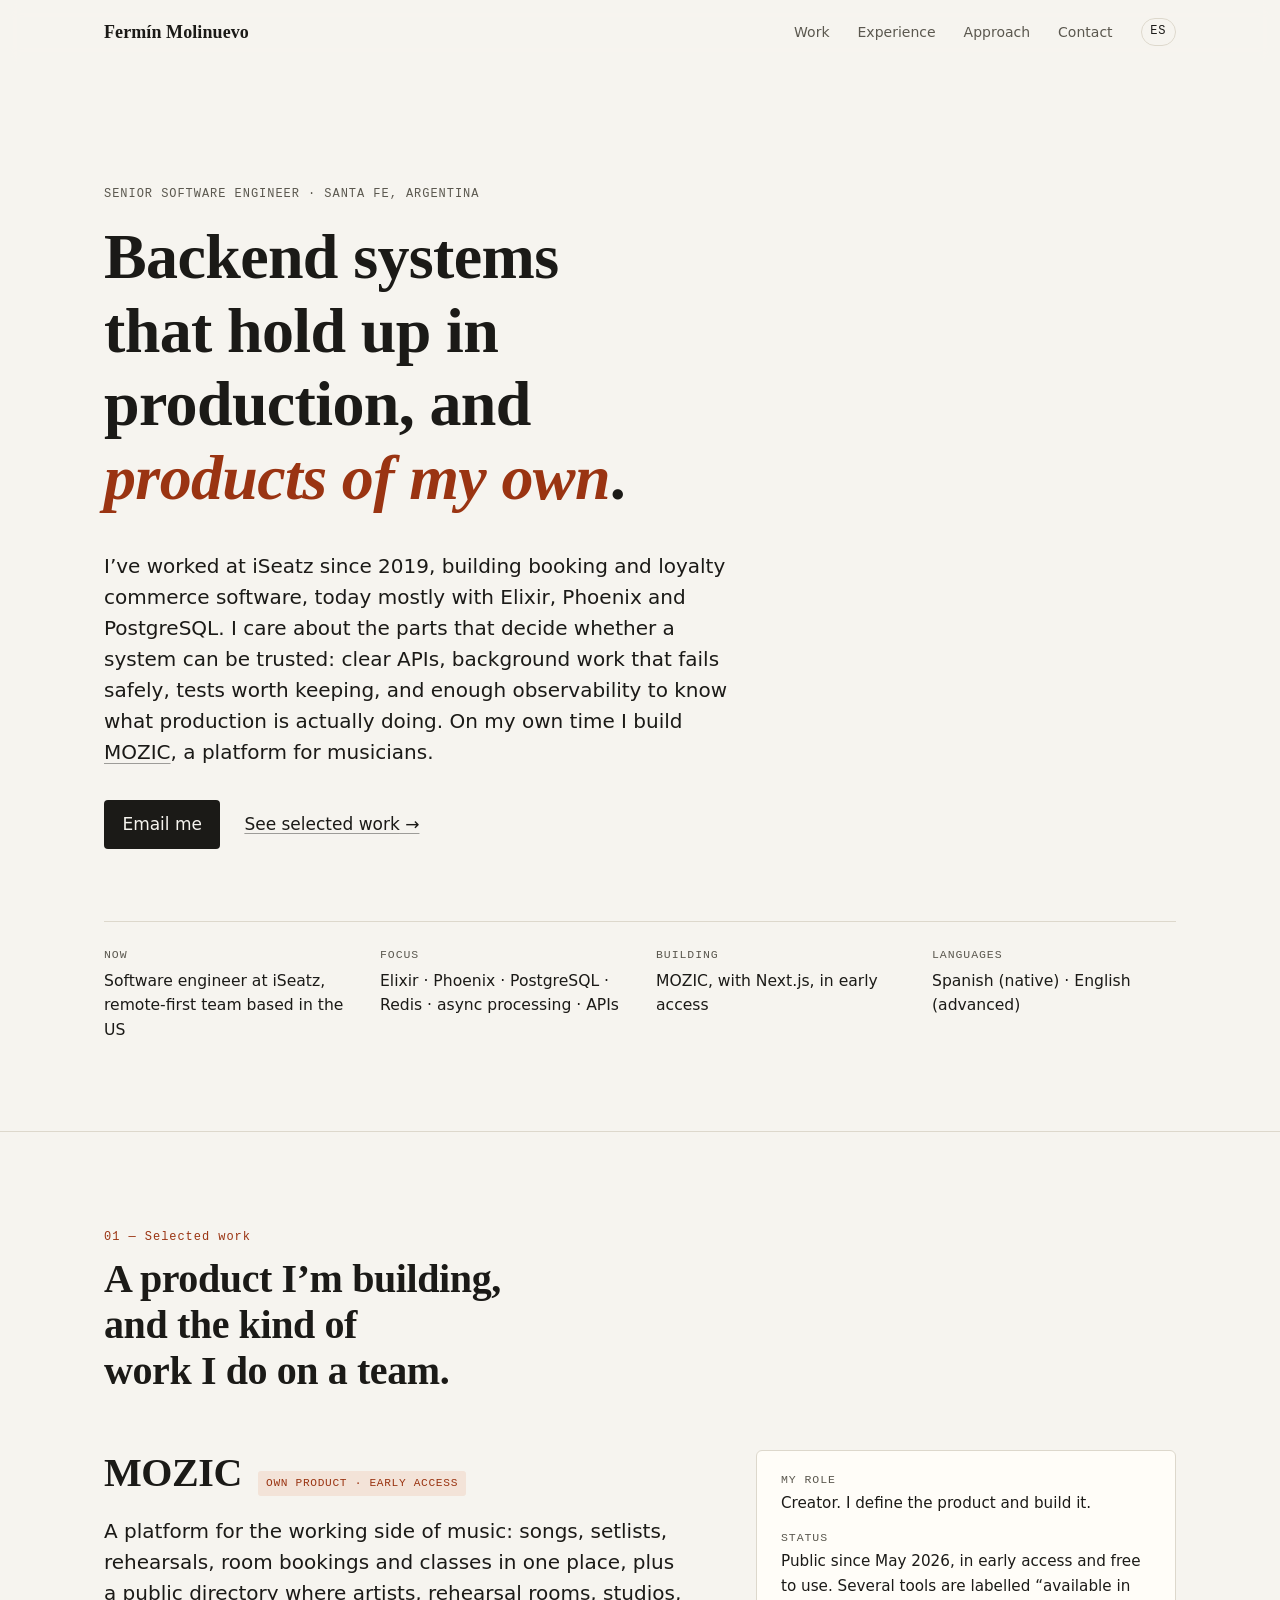
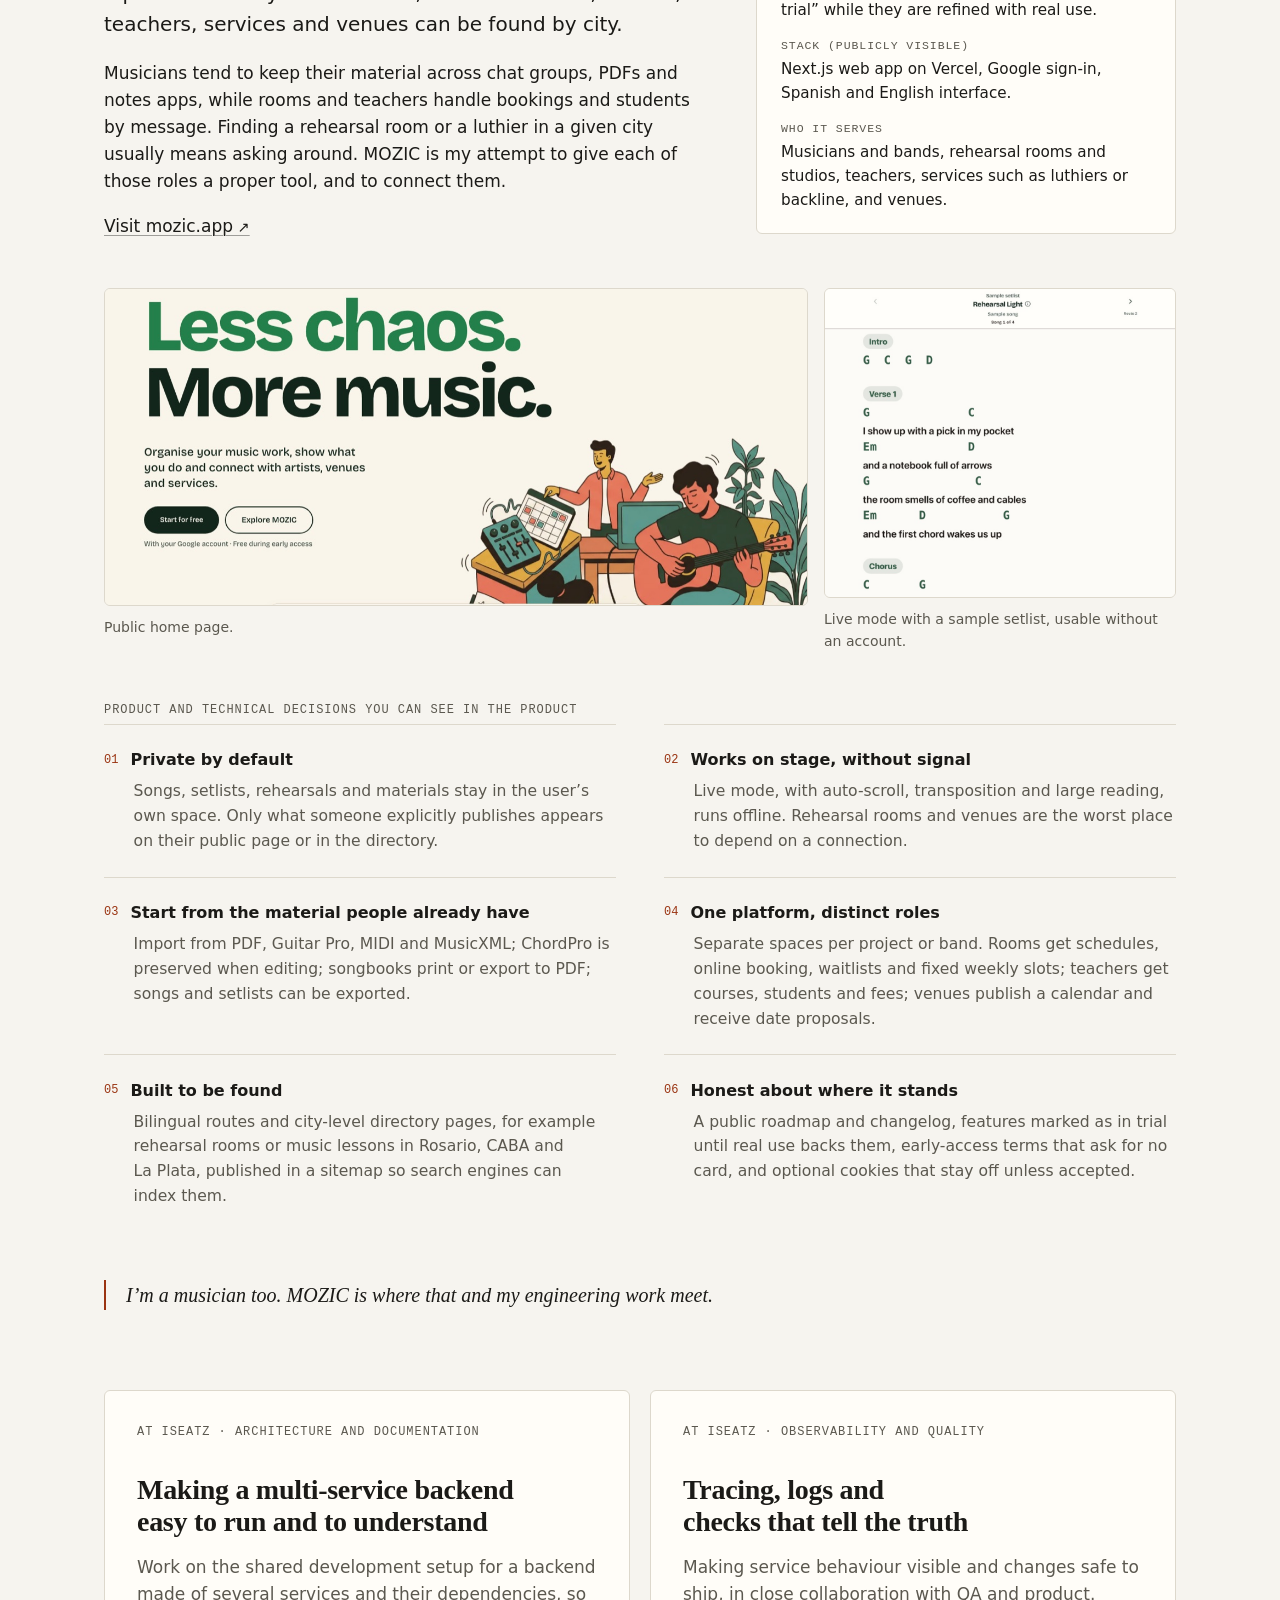
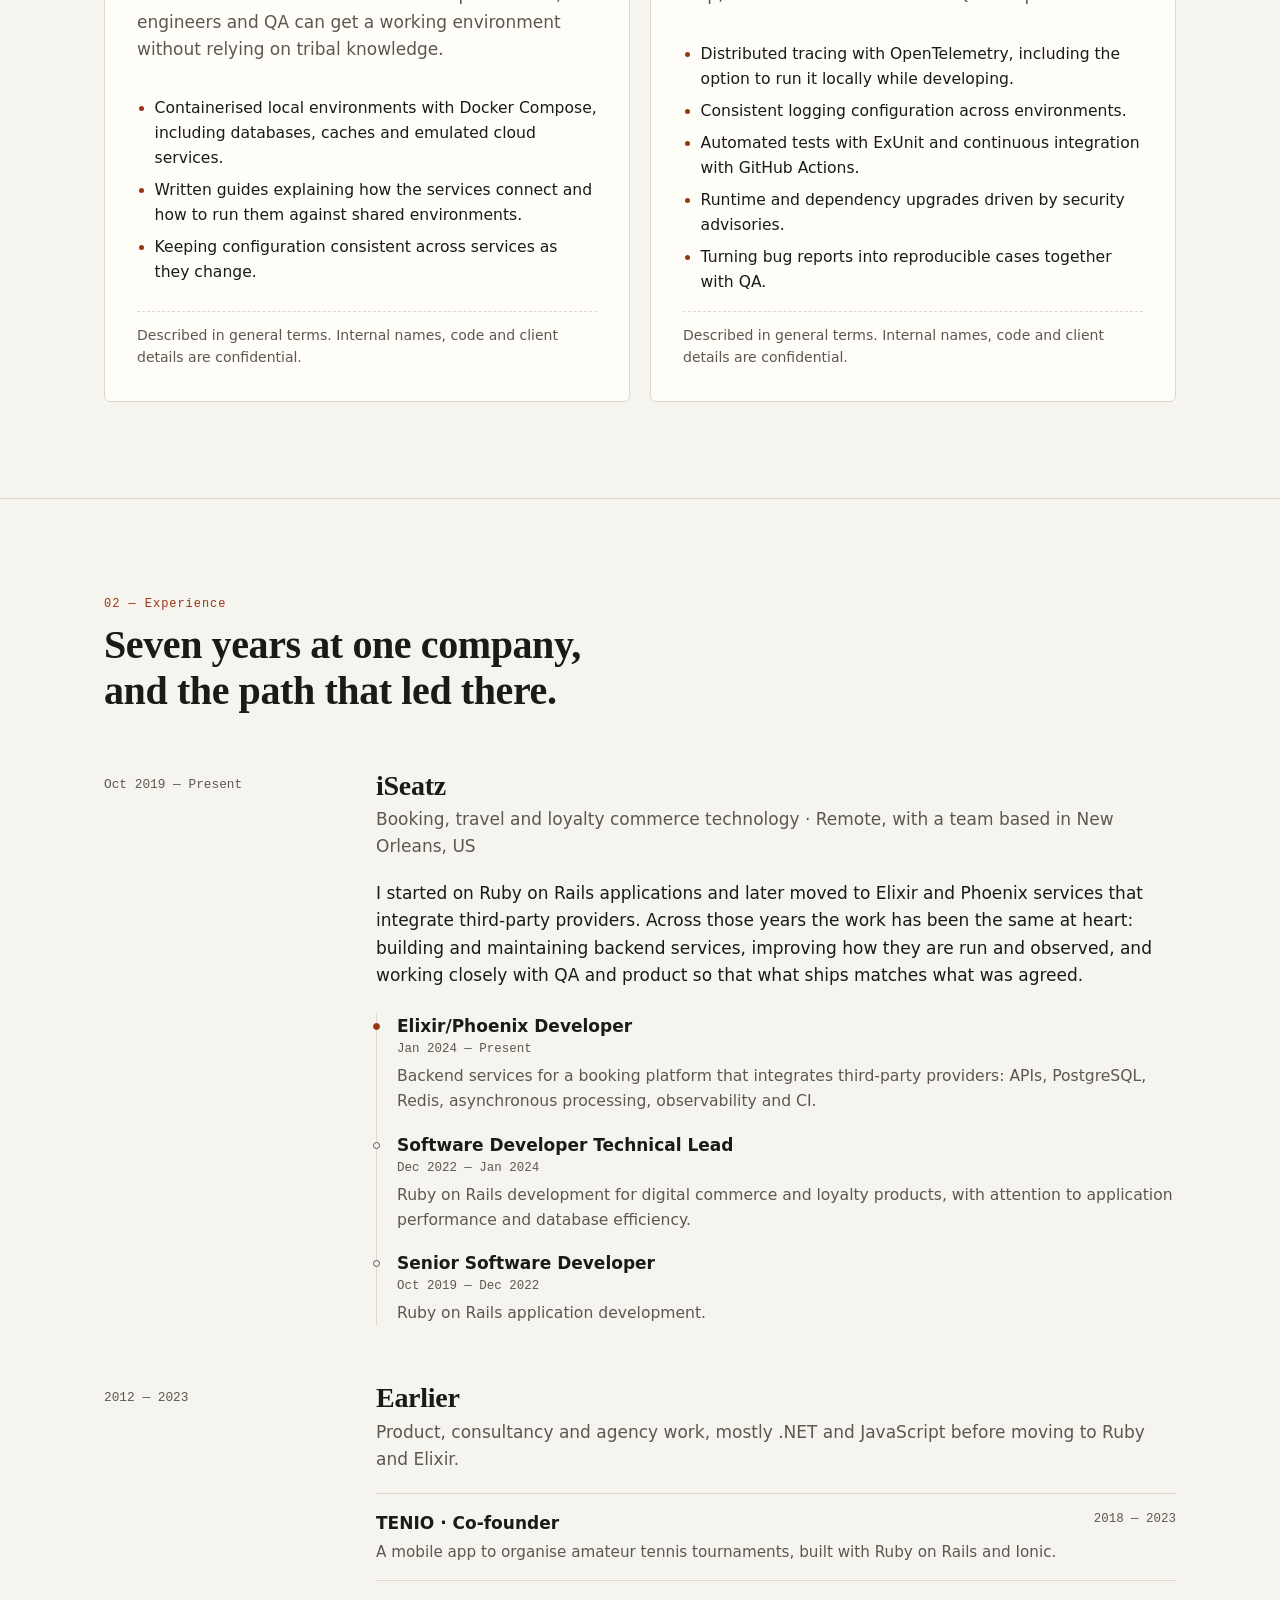
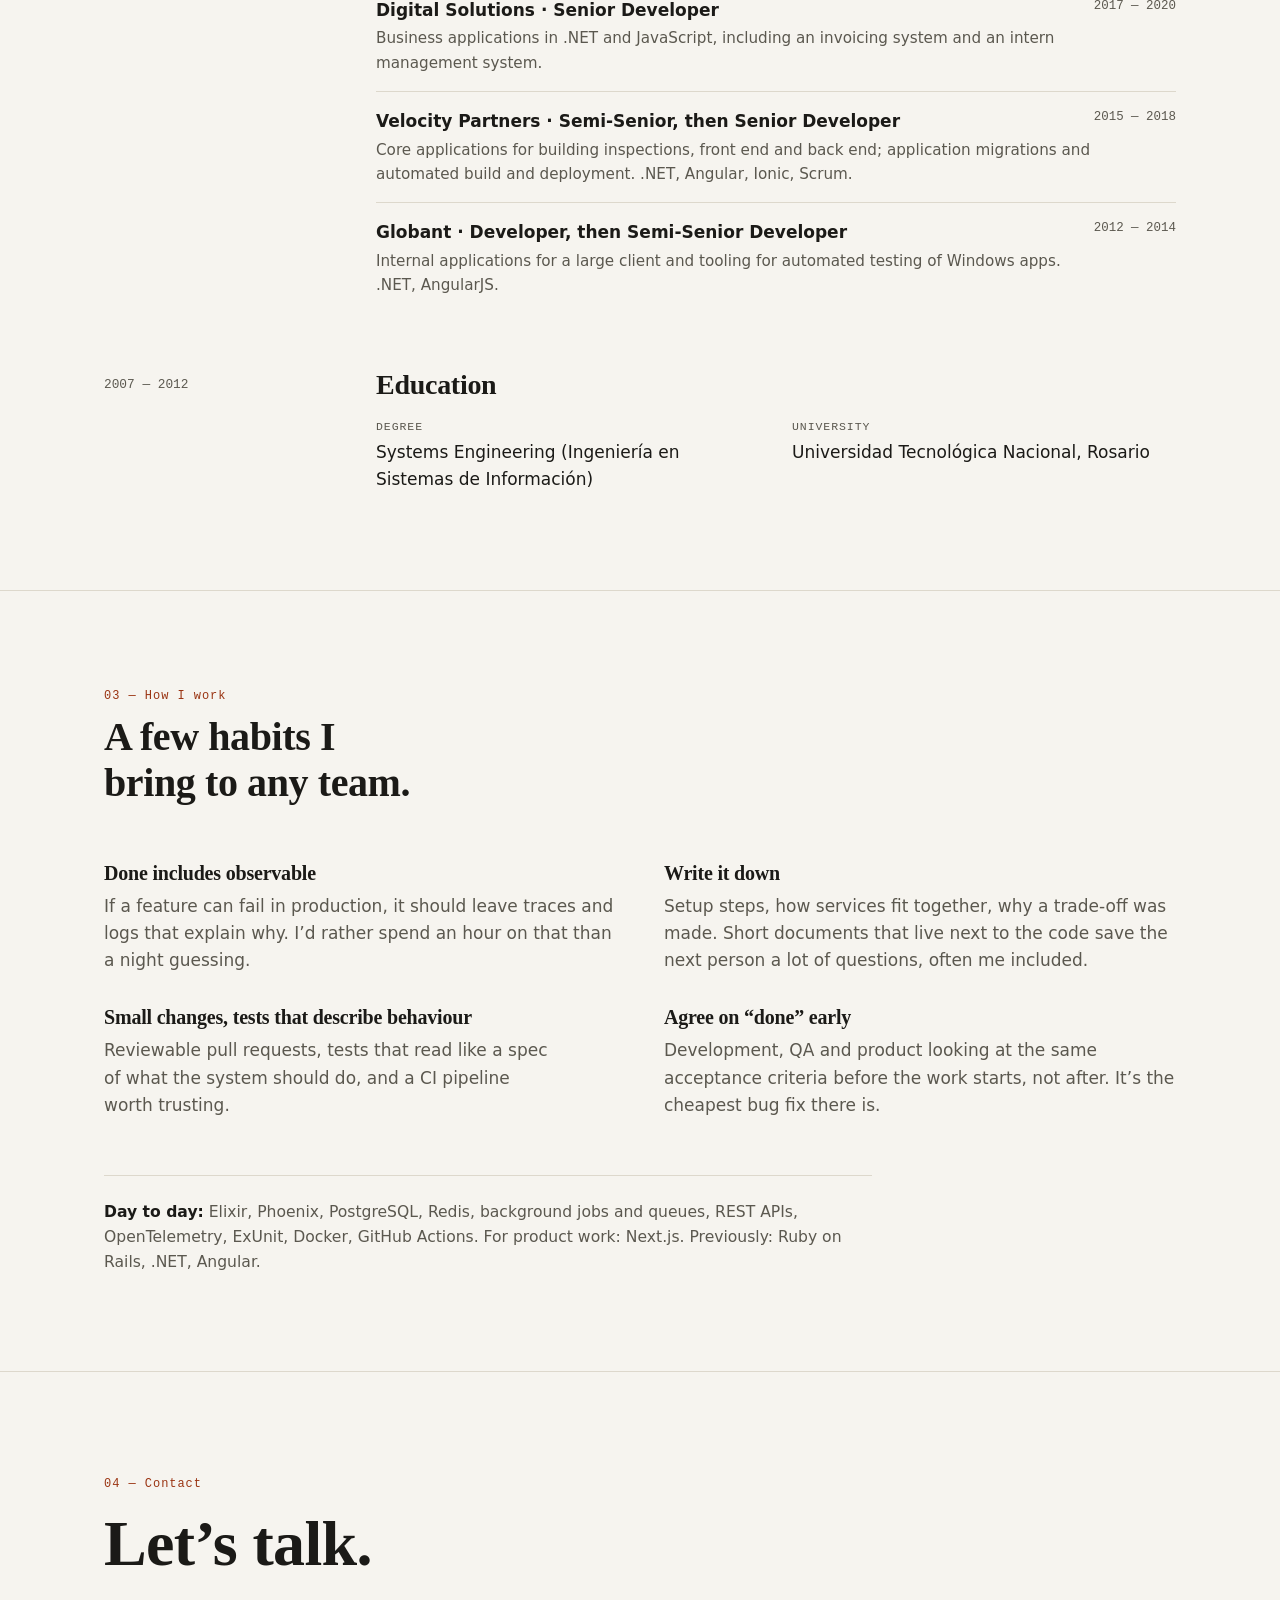
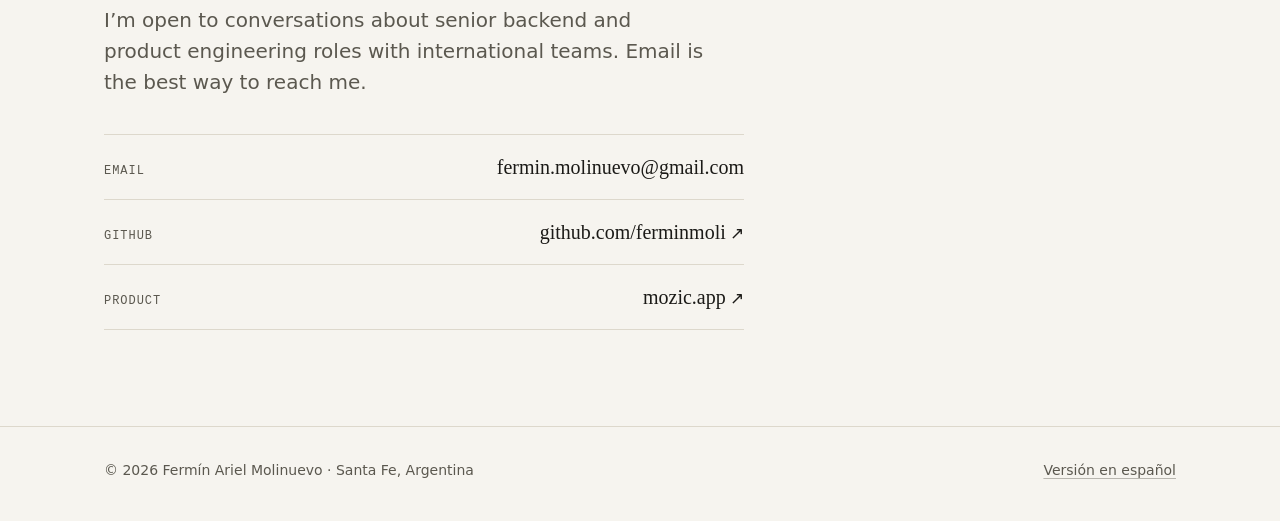
==== index.html @ 2c2c4953 "Add bilingual portfolio site Co-Authored-By: Claude Opus 5.5 <noreply@anthropic.com>" ====
<!doctype html>
<html lang="en">
<head>
  <meta charset="utf-8">
  <meta name="viewport" content="width=device-width, initial-scale=1">
  <title>Fermín Molinuevo — Senior Software Engineer</title>
  <meta name="description" content="Senior software engineer in Santa Fe, Argentina. Backend systems with Elixir, Phoenix and PostgreSQL at iSeatz since 2019, and creator of MOZIC, a platform for musicians.">
  <meta name="author" content="Fermín Molinuevo">
  <link rel="canonical" href="https://ferminmoli.github.io/">
  <link rel="alternate" hreflang="en" href="https://ferminmoli.github.io/">
  <link rel="alternate" hreflang="es" href="https://ferminmoli.github.io/es/">
  <link rel="alternate" hreflang="x-default" href="https://ferminmoli.github.io/">

  <meta property="og:type" content="profile">
  <meta property="og:site_name" content="Fermín Molinuevo">
  <meta property="og:title" content="Fermín Molinuevo — Senior Software Engineer">
  <meta property="og:description" content="Reliable backend systems with Elixir and Phoenix, and products of my own. Creator of MOZIC.">
  <meta property="og:url" content="https://ferminmoli.github.io/">
  <meta property="og:image" content="https://ferminmoli.github.io/assets/og.png">
  <meta property="og:image:width" content="1200">
  <meta property="og:image:height" content="630">
  <meta property="og:image:alt" content="Fermín Molinuevo — Senior Software Engineer">
  <meta property="og:locale" content="en_US">
  <meta property="og:locale:alternate" content="es_AR">
  <meta property="profile:first_name" content="Fermín">
  <meta property="profile:last_name" content="Molinuevo">
  <meta name="twitter:card" content="summary_large_image">

  <meta name="theme-color" content="#f6f4ef" media="(prefers-color-scheme: light)">
  <meta name="theme-color" content="#141311" media="(prefers-color-scheme: dark)">
  <link rel="icon" href="/assets/favicon.svg" type="image/svg+xml">
  <link rel="icon" href="/favicon.ico" sizes="32x32">
  <link rel="apple-touch-icon" href="/assets/apple-touch-icon.png">
  <link rel="stylesheet" href="/styles.css">

  <script type="application/ld+json">
  {
    "@context": "https://schema.org",
    "@type": "Person",
    "name": "Fermín Ariel Molinuevo",
    "alternateName": "Fermín Molinuevo",
    "url": "https://ferminmoli.github.io/",
    "jobTitle": "Senior Software Engineer",
    "worksFor": { "@type": "Organization", "name": "iSeatz" },
    "alumniOf": { "@type": "CollegeOrUniversity", "name": "Universidad Tecnológica Nacional, Facultad Regional Rosario" },
    "address": { "@type": "PostalAddress", "addressRegion": "Santa Fe", "addressCountry": "AR" },
    "email": "mailto:fermin.molinuevo@gmail.com",
    "sameAs": ["https://github.com/ferminmoli"],
    "knowsLanguage": ["es", "en"]
  }
  </script>
</head>
<body>
  <a class="skip-link" href="#main">Skip to content</a>

  <header class="site-header">
    <div class="wrap">
      <a class="wordmark" href="/" aria-label="Fermín Molinuevo, home">Fermín Molinuevo</a>
      <nav class="site-nav" aria-label="Main">
        <ul>
          <li class="nav-section"><a href="#work">Work</a></li>
          <li class="nav-section"><a href="#experience">Experience</a></li>
          <li class="nav-section"><a href="#approach">Approach</a></li>
          <li><a href="#contact">Contact</a></li>
          <li class="lang-switch"><a href="/es/" hreflang="es" lang="es" aria-label="Leer en español">ES</a></li>
        </ul>
      </nav>
    </div>
  </header>

  <main id="main">
    <section class="hero" aria-labelledby="intro-title">
      <div class="wrap">
        <p class="eyebrow">Senior software engineer · Santa Fe, Argentina</p>
        <h1 id="intro-title">Backend systems that hold up in production, and <em>products of my own</em>.</h1>
        <p class="lead">I’ve worked at iSeatz since 2019, building booking and loyalty commerce software, today mostly with Elixir, Phoenix and PostgreSQL. I care about the parts that decide whether a system can be trusted: clear APIs, background work that fails safely, tests worth keeping, and enough observability to know what production is actually doing. On my own time I build <a href="https://www.mozic.app/en" rel="noopener">MOZIC</a>, a platform for musicians.</p>
        <div class="hero-actions">
          <a class="button" href="mailto:fermin.molinuevo@gmail.com">Email me</a>
          <a class="text-link arrow" href="#work">See selected work</a>
        </div>
        <dl class="facts">
          <div><dt>Now</dt><dd>Software engineer at iSeatz, remote-first team based in the US</dd></div>
          <div><dt>Focus</dt><dd>Elixir · Phoenix · PostgreSQL · Redis · async processing · APIs</dd></div>
          <div><dt>Building</dt><dd>MOZIC, with Next.js, in early access</dd></div>
          <div><dt>Languages</dt><dd>Spanish (native) · English (advanced)</dd></div>
        </dl>
      </div>
    </section>

    <section class="section" id="work" aria-labelledby="work-title">
      <div class="wrap">
        <div class="section-head">
          <span class="section-num">01 — Selected work</span>
          <h2 id="work-title">A product I’m building, and the kind of work I do on a team.</h2>
        </div>

        <article class="case" aria-labelledby="mozic-title">
          <div class="case-intro">
            <div>
              <div class="case-title">
                <h3 id="mozic-title">MOZIC</h3>
                <span class="tag">Own product · Early access</span>
              </div>
              <p class="lead">A platform for the working side of music: songs, setlists, rehearsals, room bookings and classes in one place, plus a public directory where artists, rehearsal rooms, studios, teachers, services and venues can be found by city.</p>
              <p>Musicians tend to keep their material across chat groups, PDFs and notes apps, while rooms and teachers handle bookings and students by message. Finding a rehearsal room or a luthier in a given city usually means asking around. MOZIC is my attempt to give each of those roles a proper tool, and to connect them.</p>
              <p><a class="text-link ext" href="https://www.mozic.app/en" rel="noopener">Visit mozic.app</a></p>
            </div>
            <dl class="case-meta">
              <div><dt>My role</dt><dd>Creator. I define the product and build it.</dd></div>
              <div><dt>Status</dt><dd>Public since May 2026, in early access and free to use. Several tools are labelled “available in trial” while they are refined with real use.</dd></div>
              <div><dt>Stack (publicly visible)</dt><dd>Next.js web app on Vercel, Google sign-in, Spanish and English interface.</dd></div>
              <div><dt>Who it serves</dt><dd>Musicians and bands, rehearsal rooms and studios, teachers, services such as luthiers or backline, and venues.</dd></div>
            </dl>
          </div>

          <div class="shots">
            <figure class="shot">
              <div class="frame"><img src="/assets/mozic-home.jpg" width="1280" height="577" loading="lazy" decoding="async" alt="MOZIC home page with the headline “Less chaos. More music.”, buttons to start for free or explore, and an illustration of musicians rehearsing."></div>
              <figcaption>Public home page.</figcaption>
            </figure>
            <figure class="shot">
              <div class="frame"><img src="/assets/mozic-live.jpg" width="1000" height="882" loading="lazy" decoding="async" alt="MOZIC live mode showing a sample song with chord names above the lyrics, grouped into intro, verse and chorus."></div>
              <figcaption>Live mode with a sample setlist, usable without an account.</figcaption>
            </figure>
          </div>

          <div>
            <h4 class="subhead">Product and technical decisions you can see in the product</h5>
            <ul class="decisions">
              <li>
                <h5>Private by default</h5>
                <p>Songs, setlists, rehearsals and materials stay in the user’s own space. Only what someone explicitly publishes appears on their public page or in the directory.</p>
              </li>
              <li>
                <h5>Works on stage, without signal</h5>
                <p>Live mode, with auto-scroll, transposition and large reading, runs offline. Rehearsal rooms and venues are the worst place to depend on a connection.</p>
              </li>
              <li>
                <h5>Start from the material people already have</h5>
                <p>Import from PDF, Guitar Pro, MIDI and MusicXML; ChordPro is preserved when editing; songbooks print or export to PDF; songs and setlists can be exported.</p>
              </li>
              <li>
                <h5>One platform, distinct roles</h5>
                <p>Separate spaces per project or band. Rooms get schedules, online booking, waitlists and fixed weekly slots; teachers get courses, students and fees; venues publish a calendar and receive date proposals.</p>
              </li>
              <li>
                <h5>Built to be found</h5>
                <p>Bilingual routes and city-level directory pages, for example rehearsal rooms or music lessons in Rosario, CABA and La Plata, published in a sitemap so search engines can index them.</p>
              </li>
              <li>
                <h5>Honest about where it stands</h5>
                <p>A public roadmap and changelog, features marked as in trial until real use backs them, early-access terms that ask for no card, and optional cookies that stay off unless accepted.</p>
              </li>
            </ul>
          </div>

          <p class="note">I’m a musician too. MOZIC is where that and my engineering work meet.</p>
        </article>

        <div class="cases-grid">
          <article class="card" aria-labelledby="arch-title">
            <span class="eyebrow">At iSeatz · Architecture and documentation</span>
            <h3 id="arch-title">Making a multi-service backend easy to run and to understand</h3>
            <p>Work on the shared development setup for a backend made of several services and their dependencies, so engineers and QA can get a working environment without relying on tribal knowledge.</p>
            <ul>
              <li>Containerised local environments with Docker Compose, including databases, caches and emulated cloud services.</li>
              <li>Written guides explaining how the services connect and how to run them against shared environments.</li>
              <li>Keeping configuration consistent across services as they change.</li>
            </ul>
            <p class="fine">Described in general terms. Internal names, code and client details are confidential.</p>
          </article>

          <article class="card" aria-labelledby="obs-title">
            <span class="eyebrow">At iSeatz · Observability and quality</span>
            <h3 id="obs-title">Tracing, logs and checks that tell the truth</h3>
            <p>Making service behaviour visible and changes safe to ship, in close collaboration with QA and product.</p>
            <ul>
              <li>Distributed tracing with OpenTelemetry, including the option to run it locally while developing.</li>
              <li>Consistent logging configuration across environments.</li>
              <li>Automated tests with ExUnit and continuous integration with GitHub Actions.</li>
              <li>Runtime and dependency upgrades driven by security advisories.</li>
              <li>Turning bug reports into reproducible cases together with QA.</li>
            </ul>
            <p class="fine">Described in general terms. Internal names, code and client details are confidential.</p>
          </article>
        </div>
      </div>
    </section>

    <section class="section" id="experience" aria-labelledby="exp-title">
      <div class="wrap">
        <div class="section-head">
          <span class="section-num">02 — Experience</span>
          <h2 id="exp-title">Seven years at one company, and the path that led there.</h2>
        </div>

        <div class="timeline">
          <article class="job" aria-labelledby="iseatz-title">
            <p class="job-when">Oct 2019 — Present</p>
            <div>
              <h3 id="iseatz-title">iSeatz</h3>
              <p class="where">Booking, travel and loyalty commerce technology · Remote, with a team based in New Orleans, US</p>
              <p>I started on Ruby on Rails applications and later moved to Elixir and Phoenix services that integrate third-party providers. Across those years the work has been the same at heart: building and maintaining backend services, improving how they are run and observed, and working closely with QA and product so that what ships matches what was agreed.</p>
              <ul class="roles">
                <li><strong>Elixir/Phoenix Developer</strong><span class="dates">Jan 2024 — Present</span><p>Backend services for a booking platform that integrates third-party providers: APIs, PostgreSQL, Redis, asynchronous processing, observability and CI.</p></li>
                <li><strong>Software Developer Technical Lead</strong><span class="dates">Dec 2022 — Jan 2024</span><p>Ruby on Rails development for digital commerce and loyalty products, with attention to application performance and database efficiency.</p></li>
                <li><strong>Senior Software Developer</strong><span class="dates">Oct 2019 — Dec 2022</span><p>Ruby on Rails application development.</p></li>
              </ul>
            </div>
          </article>

          <article class="job" aria-labelledby="earlier-title">
            <p class="job-when">2012 — 2023</p>
            <div>
              <h3 id="earlier-title">Earlier</h3>
              <p class="where">Product, consultancy and agency work, mostly .NET and JavaScript before moving to Ruby and Elixir.</p>
              <ul class="earlier">
                <li><strong>TENIO · Co-founder</strong><span class="dates">2018 — 2023</span><p>A mobile app to organise amateur tennis tournaments, built with Ruby on Rails and Ionic.</p></li>
                <li><strong>Digital Solutions · Senior Developer</strong><span class="dates">2017 — 2020</span><p>Business applications in .NET and JavaScript, including an invoicing system and an intern management system.</p></li>
                <li><strong>Velocity Partners · Semi-Senior, then Senior Developer</strong><span class="dates">2015 — 2018</span><p>Core applications for building inspections, front end and back end; application migrations and automated build and deployment. .NET, Angular, Ionic, Scrum.</p></li>
                <li><strong>Globant · Developer, then Semi-Senior Developer</strong><span class="dates">2012 — 2014</span><p>Internal applications for a large client and tooling for automated testing of Windows apps. .NET, AngularJS.</p></li>
              </ul>
            </div>
          </article>

          <article class="job" aria-labelledby="edu-title">
            <p class="job-when">2007 — 2012</p>
            <div>
              <h3 id="edu-title">Education</h3>
              <dl class="edu">
                <div><dt>Degree</dt><dd>Systems Engineering (Ingeniería en Sistemas de Información)</dd></div>
                <div><dt>University</dt><dd>Universidad Tecnológica Nacional, Rosario</dd></div>
              </dl>
            </div>
          </article>
        </div>
      </div>
    </section>

    <section class="section" id="approach" aria-labelledby="approach-title">
      <div class="wrap">
        <div class="section-head">
          <span class="section-num">03 — How I work</span>
          <h2 id="approach-title">A few habits I bring to any team.</h2>
        </div>
        <ul class="principles">
          <li>
            <h3>Done includes observable</h3>
            <p>If a feature can fail in production, it should leave traces and logs that explain why. I’d rather spend an hour on that than a night guessing.</p>
          </li>
          <li>
            <h3>Write it down</h3>
            <p>Setup steps, how services fit together, why a trade-off was made. Short documents that live next to the code save the next person a lot of questions, often me included.</p>
          </li>
          <li>
            <h3>Small changes, tests that describe behaviour</h3>
            <p>Reviewable pull requests, tests that read like a spec of what the system should do, and a CI pipeline worth trusting.</p>
          </li>
          <li>
            <h3>Agree on “done” early</h3>
            <p>Development, QA and product looking at the same acceptance criteria before the work starts, not after. It’s the cheapest bug fix there is.</p>
          </li>
        </ul>
        <p class="toolset"><strong>Day to day:</strong> Elixir, Phoenix, PostgreSQL, Redis, background jobs and queues, REST APIs, OpenTelemetry, ExUnit, Docker, GitHub Actions. For product work: Next.js. Previously: Ruby on Rails, .NET, Angular.</p>
      </div>
    </section>

    <section class="section contact" id="contact" aria-labelledby="contact-title">
      <div class="wrap">
        <span class="section-num">04 — Contact</span>
        <h2 id="contact-title">Let’s talk.</h2>
        <p class="lead">I’m open to conversations about senior backend and product engineering roles with international teams. Email is the best way to reach me.</p>
        <ul class="contact-links">
          <li><a href="mailto:fermin.molinuevo@gmail.com"><span class="label">Email</span><span class="value">fermin.molinuevo@gmail.com</span></a></li>
          <li><a href="https://github.com/ferminmoli" rel="noopener me"><span class="label">GitHub</span><span class="value ext">github.com/ferminmoli</span></a></li>
          <li><a href="https://www.mozic.app/en" rel="noopener"><span class="label">Product</span><span class="value ext">mozic.app</span></a></li>
        </ul>
      </div>
    </section>
  </main>

  <footer class="site-footer">
    <div class="wrap">
      <p>© 2026 Fermín Ariel Molinuevo · Santa Fe, Argentina</p>
      <p><a href="/es/" hreflang="es" lang="es">Versión en español</a></p>
    </div>
  </footer>
</body>
</html>
---- styles.css ----
/* Fermín Molinuevo — portfolio
   Plain CSS, system fonts, light/dark via prefers-color-scheme. */

:root {
  --bg: #f6f4ef;
  --surface: #fffdf8;
  --ink: #1b1a17;
  --muted: #5b584f;
  --line: #ddd8cc;
  --accent: #9a3412;
  --accent-soft: #f3e3d8;
  --focus: #9a3412;

  --serif: "Iowan Old Style", "Palatino Linotype", Palatino, "Book Antiqua", Charter, Georgia, serif;
  --sans: system-ui, -apple-system, "Segoe UI", Roboto, "Helvetica Neue", Arial, sans-serif;
  --mono: ui-monospace, "SF Mono", Menlo, Consolas, "Liberation Mono", monospace;

  --wrap: 72rem;
  --gutter: clamp(1rem, 4vw, 2.5rem);
  --step--1: 0.875rem;
  --step-0: 1.0625rem;
  --step-1: 1.25rem;
  --step-2: clamp(1.4rem, 1.2rem + 0.9vw, 1.75rem);
  --step-3: clamp(1.75rem, 1.35rem + 1.8vw, 2.5rem);
  --step-4: clamp(2.2rem, 1.4rem + 3.6vw, 4rem);

  color-scheme: light dark;
}

@media (prefers-color-scheme: dark) {
  :root {
    --bg: #141311;
    --surface: #1c1b18;
    --ink: #ece8df;
    --muted: #a9a497;
    --line: #34312b;
    --accent: #eda07a;
    --accent-soft: #3a261b;
    --focus: #eda07a;
  }
}

*, *::before, *::after { box-sizing: border-box; }

html {
  -webkit-text-size-adjust: 100%;
  text-size-adjust: 100%;
  scroll-behavior: smooth;
  scroll-padding-top: 5rem;
}

@media (prefers-reduced-motion: reduce) {
  html { scroll-behavior: auto; }
  *, *::before, *::after {
    animation-duration: 0.01ms !important;
    transition-duration: 0.01ms !important;
  }
}

body {
  margin: 0;
  background: var(--bg);
  color: var(--ink);
  font-family: var(--sans);
  font-size: var(--step-0);
  line-height: 1.6;
  font-kerning: normal;
  text-rendering: optimizeLegibility;
  overflow-wrap: break-word;
}

img { max-width: 100%; height: auto; display: block; }

a {
  color: inherit;
  text-decoration-color: color-mix(in srgb, currentColor 40%, transparent);
  text-decoration-thickness: 1px;
  text-underline-offset: 0.2em;
  transition: color 150ms ease, text-decoration-color 150ms ease;
}
a:hover { color: var(--accent); text-decoration-color: currentColor; }

:focus-visible {
  outline: 2px solid var(--focus);
  outline-offset: 3px;
  border-radius: 2px;
}

::selection { background: var(--accent-soft); color: var(--ink); }

.wrap {
  width: 100%;
  max-width: var(--wrap);
  margin-inline: auto;
  padding-inline: var(--gutter);
}

.visually-hidden {
  position: absolute !important;
  width: 1px; height: 1px;
  overflow: hidden; clip: rect(0 0 0 0);
  white-space: nowrap;
}

.skip-link {
  position: absolute;
  left: 1rem; top: -4rem;
  z-index: 20;
  padding: 0.6rem 1rem;
  background: var(--ink);
  color: var(--bg);
  text-decoration: none;
  border-radius: 4px;
}
.skip-link:focus { top: 1rem; color: var(--bg); }

/* ---------- Header ---------- */

.site-header {
  position: sticky;
  top: 0;
  z-index: 10;
  background: color-mix(in srgb, var(--bg) 88%, transparent);
  -webkit-backdrop-filter: saturate(140%) blur(10px);
  backdrop-filter: saturate(140%) blur(10px);
  border-bottom: 1px solid transparent;
}
@supports not (backdrop-filter: blur(1px)) {
  .site-header { background: var(--bg); }
}

.site-header .wrap {
  display: flex;
  align-items: center;
  justify-content: space-between;
  gap: 1rem;
  min-height: 4rem;
}

.wordmark {
  font-family: var(--serif);
  font-size: 1.125rem;
  font-weight: 600;
  text-decoration: none;
  letter-spacing: 0.005em;
  white-space: nowrap;
}

.site-nav ul {
  display: flex;
  align-items: center;
  gap: clamp(0.75rem, 2.2vw, 1.75rem);
  margin: 0; padding: 0;
  list-style: none;
  font-size: var(--step--1);
}
.site-nav a { text-decoration: none; color: var(--muted); }
.site-nav a:hover { color: var(--ink); }

.lang-switch a {
  display: inline-block;
  padding: 0.2rem 0.55rem;
  border: 1px solid var(--line);
  border-radius: 999px;
  color: var(--ink) !important;
  font-family: var(--mono);
  font-size: 0.75rem;
  letter-spacing: 0.06em;
}
.lang-switch a:hover { border-color: var(--accent); color: var(--accent) !important; }

@media (max-width: 40rem) {
  .site-nav .nav-section { display: none; }
}

/* ---------- Shared type ---------- */

h1, h2, h3 {
  font-family: var(--serif);
  font-weight: 600;
  line-height: 1.15;
  letter-spacing: -0.01em;
  margin: 0;
  text-wrap: balance;
}
p { margin: 0 0 1em; text-wrap: pretty; }
p:last-child { margin-bottom: 0; }

.eyebrow {
  font-family: var(--mono);
  font-size: 0.75rem;
  letter-spacing: 0.08em;
  text-transform: uppercase;
  color: var(--muted);
  margin: 0 0 1rem;
}

.lead { font-size: var(--step-1); line-height: 1.55; color: var(--ink); }
.muted { color: var(--muted); }

/* ---------- Hero ---------- */

.hero { padding-block: clamp(3.5rem, 10vw, 7.5rem) clamp(3rem, 7vw, 5.5rem); }

.hero h1 {
  font-size: var(--step-4);
  max-width: 18ch;
  margin-bottom: clamp(1.5rem, 3vw, 2.25rem);
}
.hero h1 em { font-style: italic; color: var(--accent); }

.hero .lead { max-width: 40rem; }

.hero-actions {
  display: flex;
  flex-wrap: wrap;
  gap: 0.75rem 1.5rem;
  align-items: center;
  margin-top: 2rem;
}

.button {
  display: inline-flex;
  align-items: center;
  gap: 0.5rem;
  padding: 0.7rem 1.15rem;
  border-radius: 4px;
  background: var(--ink);
  color: var(--bg);
  font-weight: 500;
  text-decoration: none;
  transition: background-color 150ms ease;
}
.button:hover { background: var(--accent); color: var(--bg); }
@media (prefers-color-scheme: dark) {
  .button:hover { color: #1b1a17; }
}

.text-link { font-weight: 500; }
.arrow::after { content: " →"; }
.ext::after { content: " ↗"; font-size: 0.85em; }

.facts {
  display: grid;
  grid-template-columns: repeat(auto-fit, minmax(13rem, 1fr));
  gap: 1.25rem 2rem;
  margin: clamp(3rem, 7vw, 4.5rem) 0 0;
  padding-top: 1.5rem;
  border-top: 1px solid var(--line);
}
.facts div { margin: 0; }
.facts dt {
  font-family: var(--mono);
  font-size: 0.72rem;
  letter-spacing: 0.08em;
  text-transform: uppercase;
  color: var(--muted);
  margin-bottom: 0.25rem;
}
.facts dd { margin: 0; font-size: 0.975rem; }

/* ---------- Sections ---------- */

.section {
  padding-block: clamp(3.5rem, 8vw, 6rem);
  border-top: 1px solid var(--line);
}

.section-head {
  display: grid;
  gap: 0.5rem;
  margin-bottom: clamp(2rem, 5vw, 3.5rem);
}
.section-head h2 { font-size: var(--step-3); max-width: 24ch; }
.section-head p { max-width: 40rem; color: var(--muted); margin-top: 0.5rem; }

.section-num {
  font-family: var(--mono);
  font-size: 0.75rem;
  letter-spacing: 0.08em;
  color: var(--accent);
}

/* ---------- Featured case: MOZIC ---------- */

.case {
  display: grid;
  gap: clamp(2rem, 4vw, 3rem);
}

.case-intro {
  display: grid;
  gap: 2rem;
}
@media (min-width: 56rem) {
  .case-intro { grid-template-columns: minmax(0, 7fr) minmax(0, 5fr); align-items: start; gap: 4rem; }
}

.case-title {
  display: flex;
  flex-wrap: wrap;
  align-items: baseline;
  gap: 0.5rem 1rem;
  margin-bottom: 1.25rem;
}
.case-title h3 { font-size: var(--step-3); }

.tag {
  display: inline-block;
  font-family: var(--mono);
  font-size: 0.7rem;
  letter-spacing: 0.06em;
  text-transform: uppercase;
  padding: 0.2rem 0.5rem;
  border-radius: 3px;
  background: var(--accent-soft);
  color: var(--accent);
}

.case-meta {
  margin: 0;
  padding: 1.25rem 1.5rem;
  background: var(--surface);
  border: 1px solid var(--line);
  border-radius: 6px;
  display: grid;
  gap: 0.9rem;
}
.case-meta div { display: grid; gap: 0.1rem; }
.case-meta dt {
  font-family: var(--mono);
  font-size: 0.72rem;
  letter-spacing: 0.08em;
  text-transform: uppercase;
  color: var(--muted);
}
.case-meta dd { margin: 0; font-size: 0.95rem; }

.shots {
  display: grid;
  gap: 1rem;
  margin: 0;
}
@media (min-width: 48rem) {
  .shots { grid-template-columns: minmax(0, 8fr) minmax(0, 4fr); align-items: start; }
}
.shot {
  margin: 0;
  display: grid;
  gap: 0.6rem;
}
.shot .frame {
  border: 1px solid var(--line);
  border-radius: 6px;
  overflow: hidden;
  background: var(--surface);
}
.shot img { width: 100%; height: auto; }
.shot figcaption { font-size: var(--step--1); color: var(--muted); }

.decisions {
  list-style: none;
  margin: 0;
  padding: 0;
  display: grid;
  gap: 0;
  counter-reset: d;
}
@media (min-width: 48rem) {
  .decisions { grid-template-columns: repeat(2, minmax(0, 1fr)); column-gap: 3rem; }
}
.decisions li {
  counter-increment: d;
  padding: 1.4rem 0;
  border-top: 1px solid var(--line);
}
.decisions h5 {
  font-family: var(--sans);
  font-size: 1rem;
  font-weight: 650;
  margin: 0 0 0.4rem;
  display: flex;
  gap: 0.75rem;
}
.decisions h5::before {
  content: counter(d, decimal-leading-zero);
  font-family: var(--mono);
  font-weight: 400;
  font-size: 0.75rem;
  color: var(--accent);
  padding-top: 0.2rem;
}
.decisions p { color: var(--muted); font-size: 0.975rem; margin: 0; padding-left: 1.85rem; }

.subhead {
  font-family: var(--mono);
  font-size: 0.75rem;
  letter-spacing: 0.08em;
  text-transform: uppercase;
  color: var(--muted);
  font-weight: 400;
  margin: 0 0 0.25rem;
}

.note {
  font-family: var(--serif);
  font-style: italic;
  font-size: var(--step-1);
  line-height: 1.5;
  max-width: 44rem;
  margin: 0;
  padding-left: 1.25rem;
  border-left: 2px solid var(--accent);
}

/* ---------- Secondary cases ---------- */

.cases-grid {
  display: grid;
  gap: 1.25rem;
  margin-top: clamp(3rem, 7vw, 5rem);
}
@media (min-width: 52rem) {
  .cases-grid { grid-template-columns: repeat(2, minmax(0, 1fr)); }
}

.card {
  background: var(--surface);
  border: 1px solid var(--line);
  border-radius: 6px;
  padding: clamp(1.4rem, 3vw, 2rem);
  display: flex;
  flex-direction: column;
  gap: 1rem;
}
.card h3 { font-size: var(--step-2); }
.card p { color: var(--muted); }
.card ul {
  margin: 0;
  padding-left: 1.1rem;
  display: grid;
  gap: 0.45rem;
  font-size: 0.975rem;
}
.card ul li::marker { color: var(--accent); }
.card .fine {
  margin-top: auto;
  padding-top: 0.75rem;
  border-top: 1px dashed var(--line);
  font-size: var(--step--1);
  color: var(--muted);
}

/* ---------- Experience ---------- */

.timeline { display: grid; gap: clamp(2.5rem, 5vw, 3.5rem); }

.job {
  display: grid;
  gap: 1rem;
}
@media (min-width: 52rem) {
  .job { grid-template-columns: 14rem minmax(0, 1fr); gap: 3rem; }
}
.job-when {
  font-family: var(--mono);
  font-size: 0.8rem;
  color: var(--muted);
  padding-top: 0.35rem;
}
.job h3 { font-size: var(--step-2); margin-bottom: 0.25rem; }
.job .where { color: var(--muted); margin-bottom: 1.25rem; }

.roles {
  list-style: none;
  margin: 1.5rem 0 0;
  padding: 0;
  border-left: 1px solid var(--line);
}
.roles li {
  position: relative;
  padding: 0 0 1.1rem 1.25rem;
}
.roles li:last-child { padding-bottom: 0; }
.roles li::before {
  content: "";
  position: absolute;
  left: -4px; top: 0.6em;
  width: 7px; height: 7px;
  border-radius: 50%;
  background: var(--bg);
  border: 1px solid var(--muted);
}
.roles li:first-child::before { background: var(--accent); border-color: var(--accent); }
.roles strong { font-weight: 600; }
.roles .dates { display: block; font-family: var(--mono); font-size: 0.78rem; color: var(--muted); }
.roles p { margin: 0.25rem 0 0; color: var(--muted); font-size: 0.975rem; }

.earlier {
  list-style: none;
  margin: 0;
  padding: 0;
}
.earlier li {
  display: grid;
  gap: 0.15rem 1.5rem;
  padding: 1rem 0;
  border-top: 1px solid var(--line);
}
@media (min-width: 40rem) {
  .earlier li { grid-template-columns: minmax(0, 1fr) auto; }
}
.earlier .dates { font-family: var(--mono); font-size: 0.78rem; color: var(--muted); }
.earlier p { grid-column: 1 / -1; margin: 0; color: var(--muted); font-size: 0.95rem; }

.edu {
  display: grid;
  margin-top: 1rem !important;
  gap: 1.25rem 2rem;
  grid-template-columns: repeat(auto-fit, minmax(14rem, 1fr));
  margin: 0;
}
.edu dt { font-family: var(--mono); font-size: 0.72rem; letter-spacing: 0.08em; text-transform: uppercase; color: var(--muted); }
.edu dd { margin: 0.2rem 0 0; }

/* ---------- Approach ---------- */

.principles {
  list-style: none;
  margin: 0;
  padding: 0;
  display: grid;
  gap: 2rem 3rem;
}
@media (min-width: 48rem) {
  .principles { grid-template-columns: repeat(2, minmax(0, 1fr)); }
}
.principles h3 {
  font-size: var(--step-1);
  margin-bottom: 0.5rem;
}
.principles p { color: var(--muted); margin: 0; }

.toolset {
  margin-top: clamp(2.5rem, 6vw, 3.5rem);
  padding-top: 1.5rem;
  border-top: 1px solid var(--line);
  color: var(--muted);
  font-size: 0.975rem;
  max-width: 48rem;
}
.toolset strong { color: var(--ink); font-weight: 600; }

/* ---------- Contact ---------- */

.contact h2 { font-size: var(--step-4); max-width: 16ch; margin: 0.75rem 0 1.5rem; }
.contact .lead { max-width: 38rem; color: var(--muted); }

.contact-links {
  list-style: none;
  margin: 2.25rem 0 0;
  padding: 0;
  display: grid;
  gap: 0;
  max-width: 40rem;
}
.contact-links li { border-top: 1px solid var(--line); }
.contact-links li:last-child { border-bottom: 1px solid var(--line); }
.contact-links a {
  display: flex;
  justify-content: space-between;
  align-items: baseline;
  flex-wrap: wrap;
  gap: 0.25rem 1rem;
  padding: 1rem 0;
  text-decoration: none;
}
.contact-links .label { font-family: var(--mono); font-size: 0.75rem; letter-spacing: 0.08em; text-transform: uppercase; color: var(--muted); }
.contact-links .value { font-size: var(--step-1); font-family: var(--serif); }
.contact-links a:hover .value { color: var(--accent); }

/* ---------- Footer ---------- */

.site-footer {
  border-top: 1px solid var(--line);
  padding-block: 2rem 2.5rem;
  font-size: var(--step--1);
  color: var(--muted);
}
.site-footer .wrap {
  display: flex;
  flex-wrap: wrap;
  justify-content: space-between;
  gap: 0.75rem 2rem;
}
.site-footer p { margin: 0; }

/* ---------- Entry motion (respects reduced motion above) ---------- */

@media (prefers-reduced-motion: no-preference) {
  .hero > .wrap > * {
    animation: rise 600ms cubic-bezier(.2, .7, .2, 1) both;
  }
  .hero > .wrap > *:nth-child(2) { animation-delay: 60ms; }
  .hero > .wrap > *:nth-child(3) { animation-delay: 120ms; }
  .hero > .wrap > *:nth-child(4) { animation-delay: 180ms; }
  .hero > .wrap > *:nth-child(5) { animation-delay: 240ms; }
  @keyframes rise {
    from { opacity: 0; transform: translateY(8px); }
    to { opacity: 1; transform: none; }
  }
}

/* ---------- Print ---------- */

@media print {
  .site-header, .skip-link, .shots { display: none; }
  body { background: #fff; color: #000; font-size: 11pt; }
  .section { padding-block: 1.5rem; break-inside: avoid-page; }
  a { text-decoration: none; }
  .card, .case-meta { border-color: #ccc; background: #fff; }
}
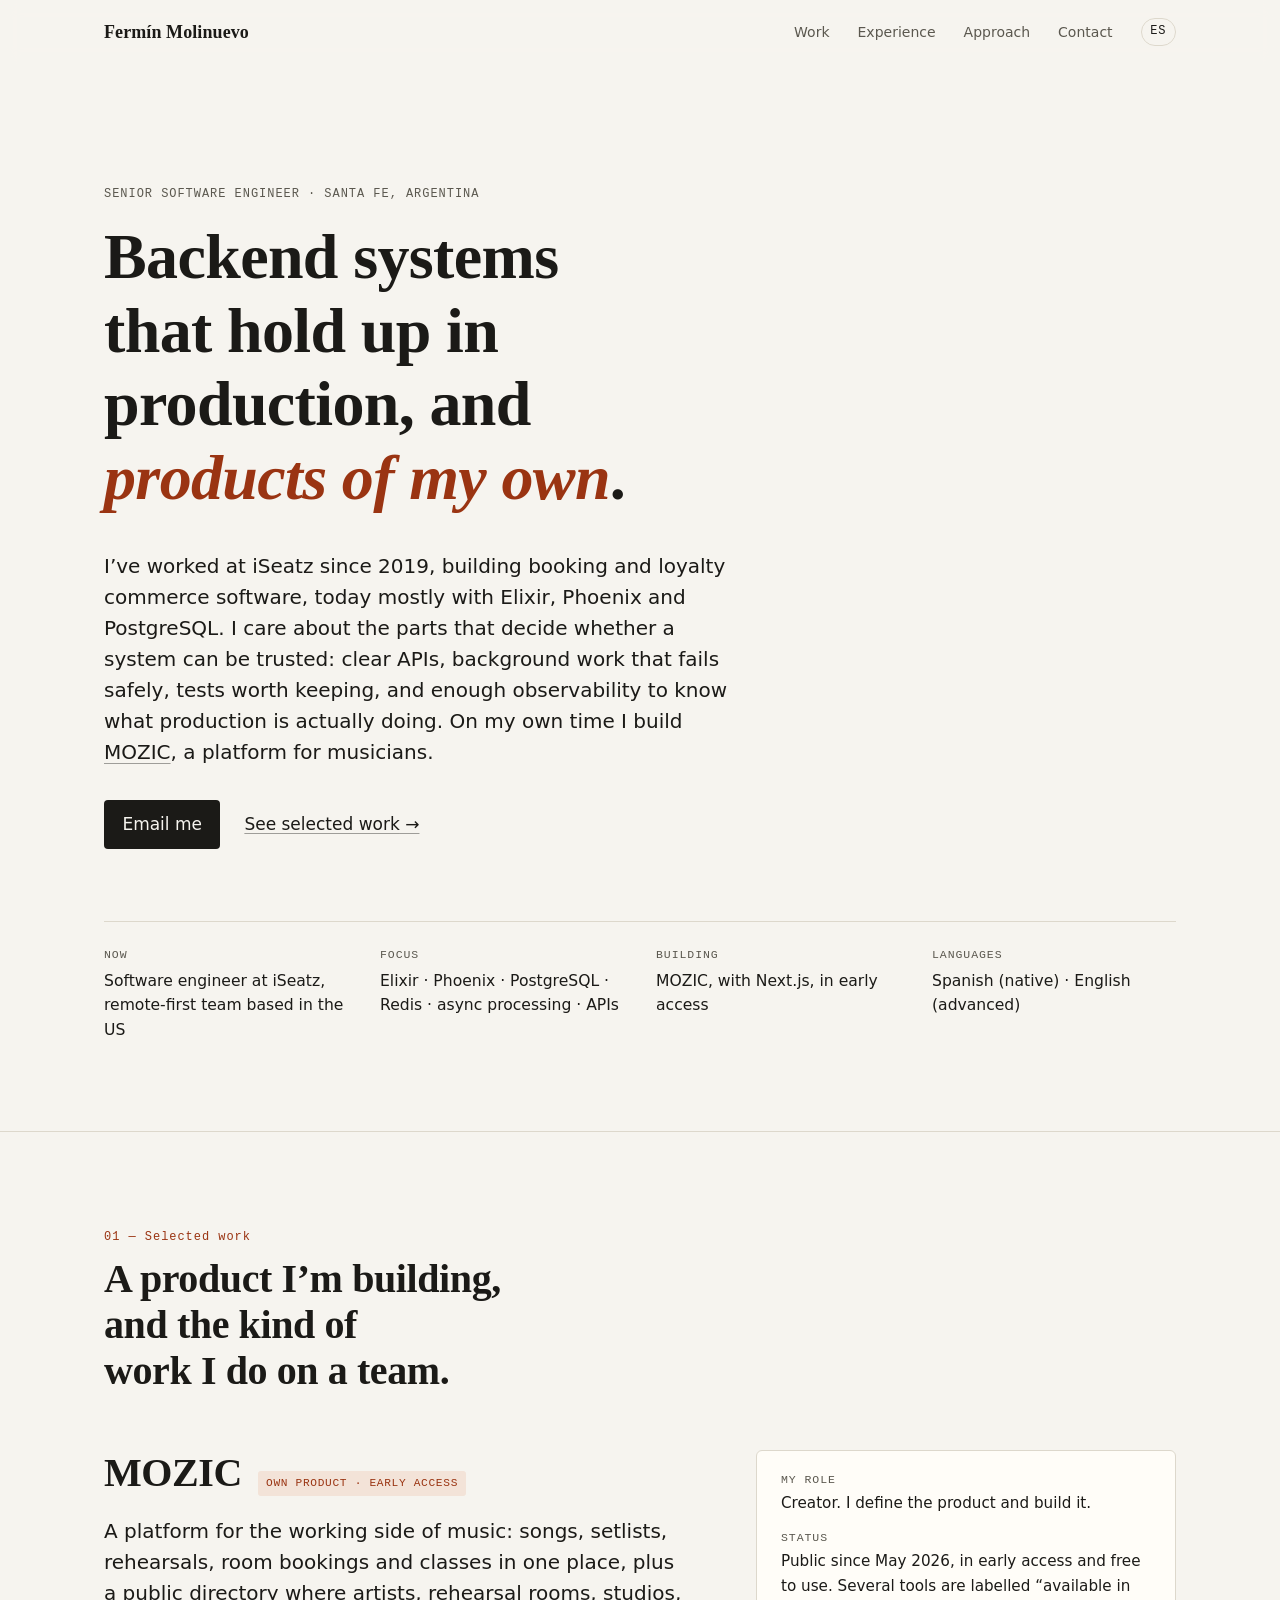
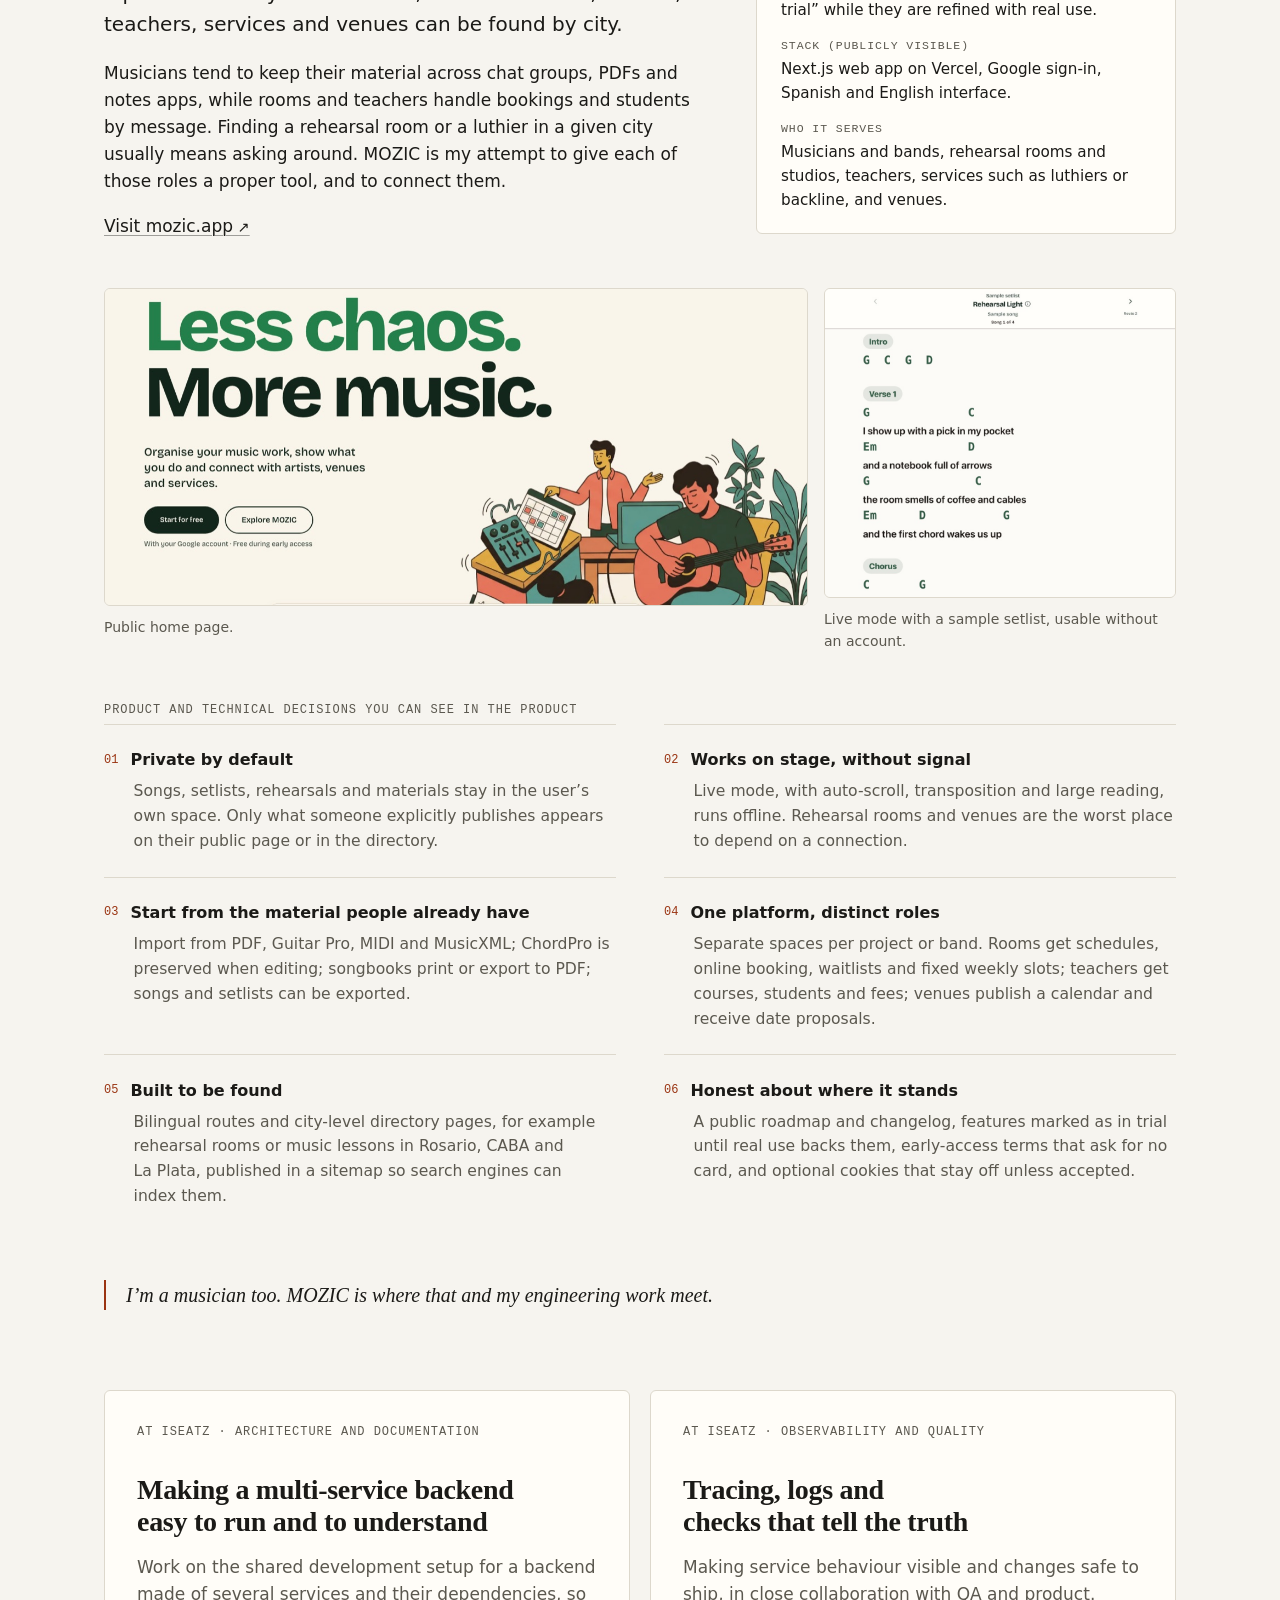
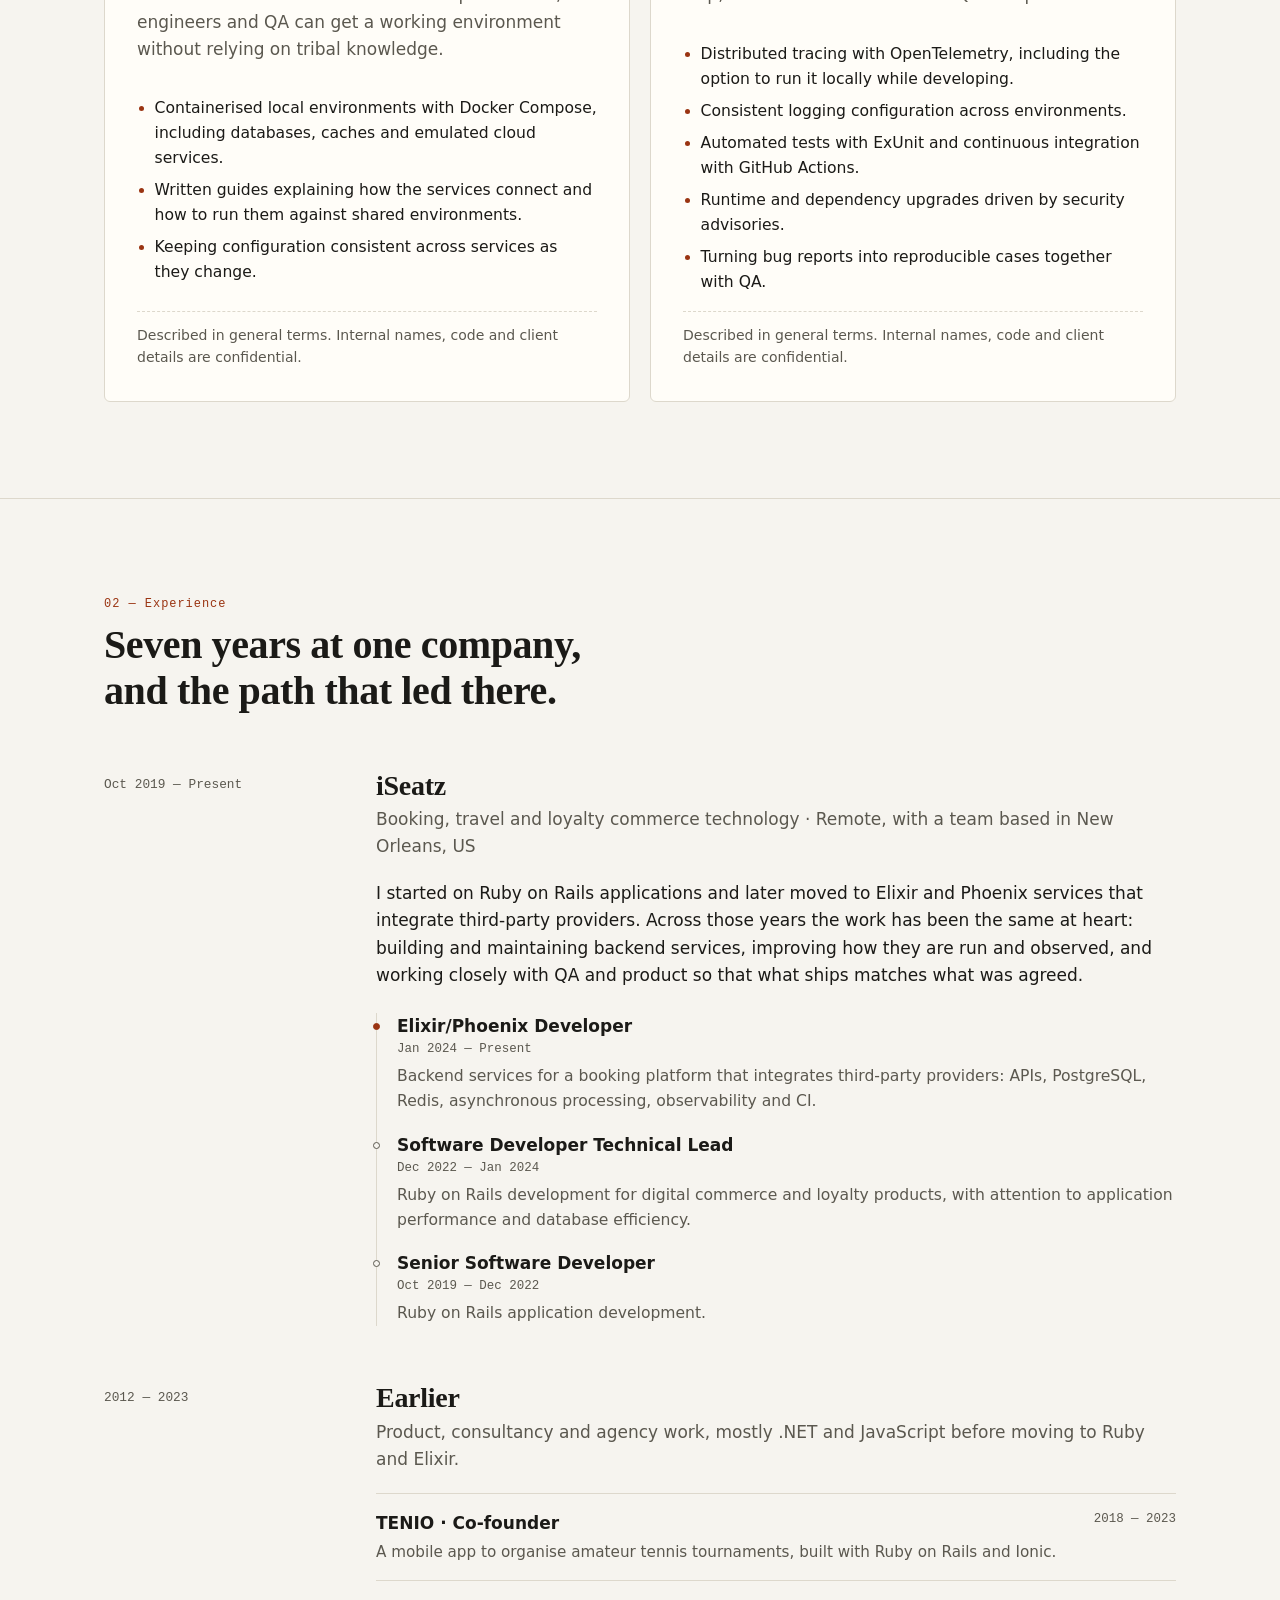
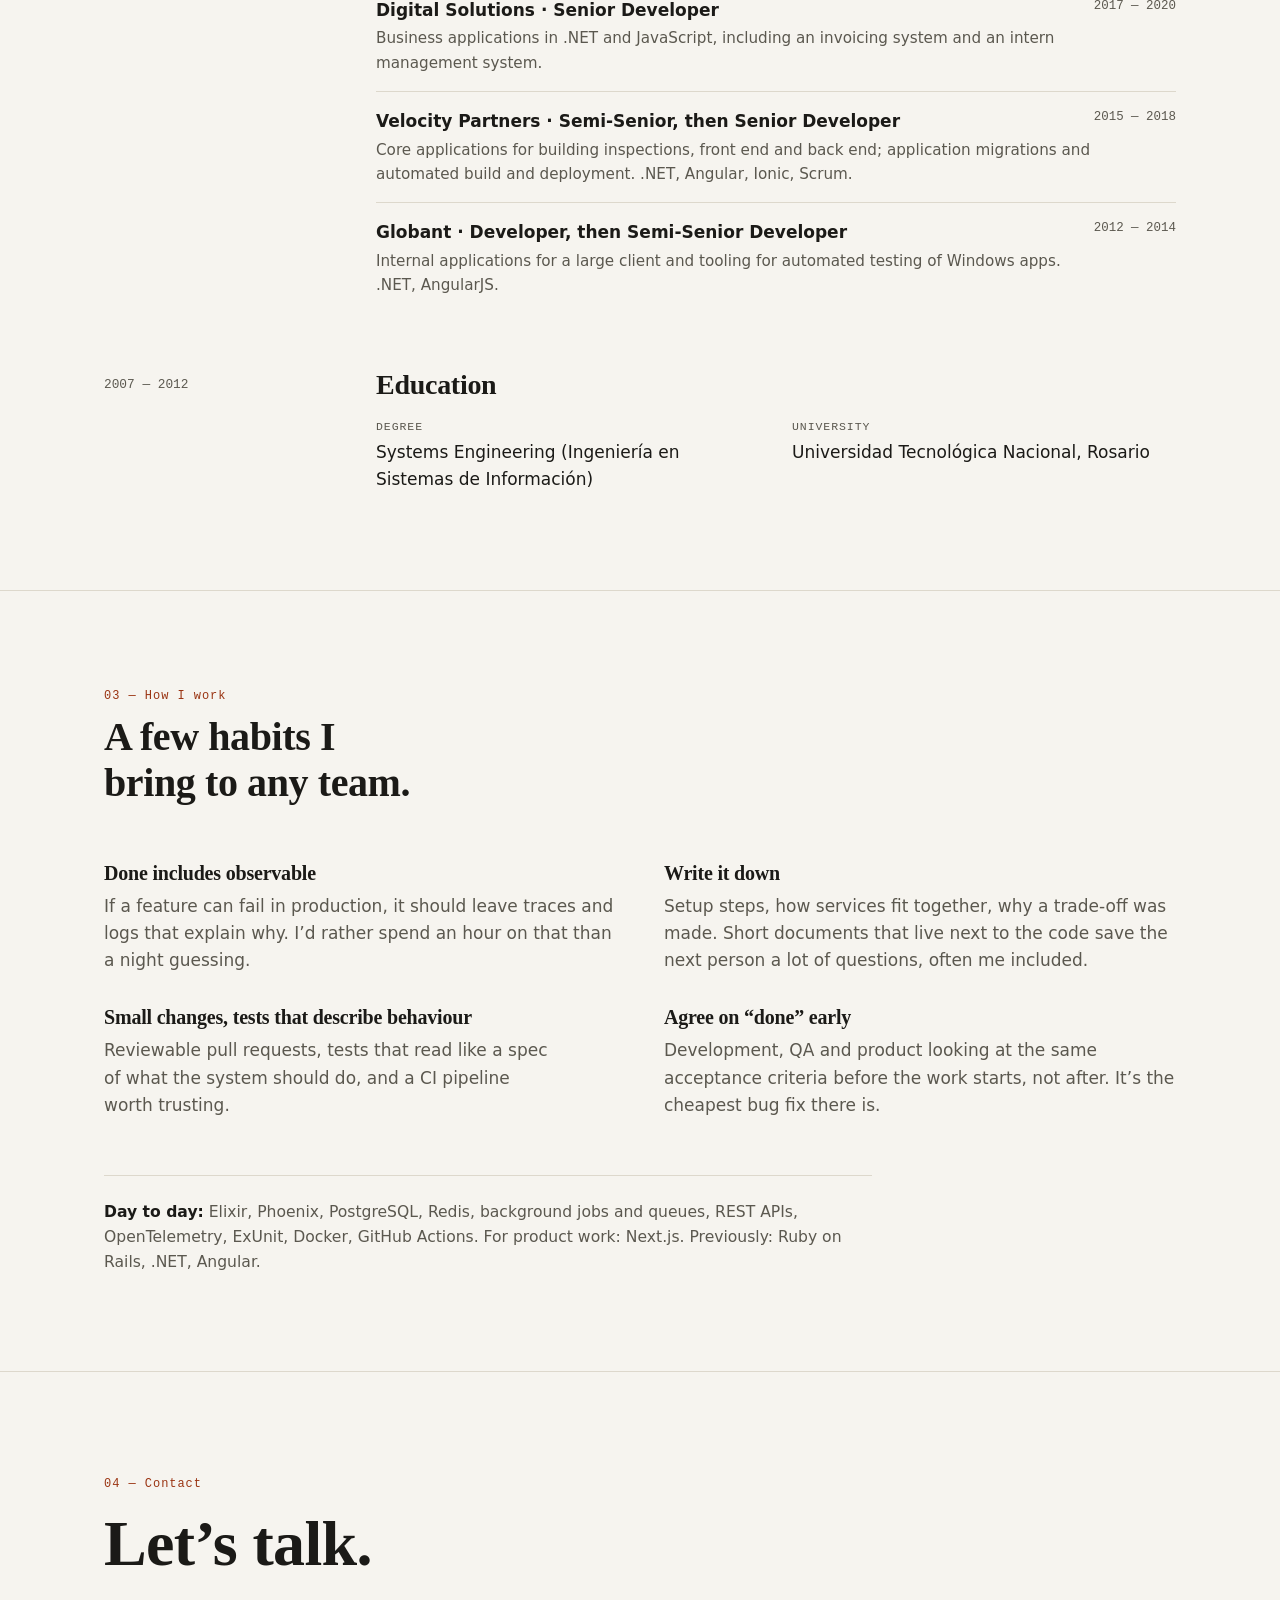
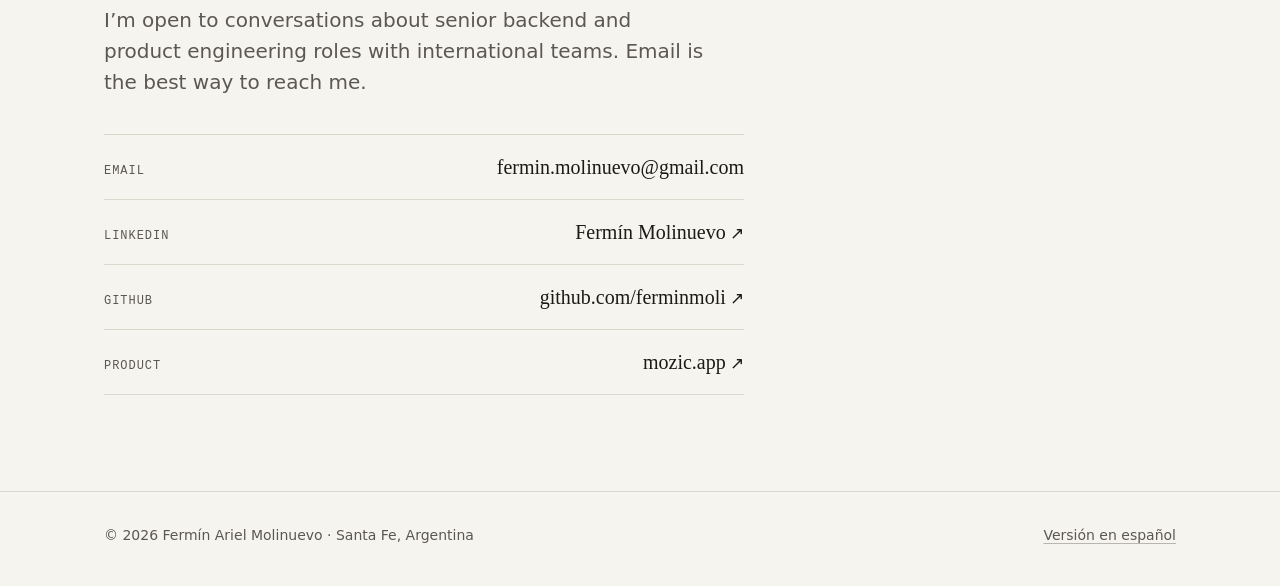
==== commit 70951b9f: "Add LinkedIn profile link Co-Authored-By: Claude Opus 5.5 <noreply@anthropic.com>" ====
--- a/index.html
+++ b/index.html
@@ -45,7 +45,7 @@
     "alumniOf": { "@type": "CollegeOrUniversity", "name": "Universidad Tecnológica Nacional, Facultad Regional Rosario" },
     "address": { "@type": "PostalAddress", "addressRegion": "Santa Fe", "addressCountry": "AR" },
     "email": "mailto:fermin.molinuevo@gmail.com",
-    "sameAs": ["https://github.com/ferminmoli"],
+    "sameAs": ["https://www.linkedin.com/in/ferm%C3%ADn-molinuevo-76023b67/", "https://github.com/ferminmoli"],
     "knowsLanguage": ["es", "en"]
   }
   </script>
@@ -272,6 +272,7 @@
         <p class="lead">I’m open to conversations about senior backend and product engineering roles with international teams. Email is the best way to reach me.</p>
         <ul class="contact-links">
           <li><a href="mailto:fermin.molinuevo@gmail.com"><span class="label">Email</span><span class="value">fermin.molinuevo@gmail.com</span></a></li>
+          <li><a href="https://www.linkedin.com/in/ferm%C3%ADn-molinuevo-76023b67/" rel="noopener me"><span class="label">LinkedIn</span><span class="value ext">Fermín Molinuevo</span></a></li>
           <li><a href="https://github.com/ferminmoli" rel="noopener me"><span class="label">GitHub</span><span class="value ext">github.com/ferminmoli</span></a></li>
           <li><a href="https://www.mozic.app/en" rel="noopener"><span class="label">Product</span><span class="value ext">mozic.app</span></a></li>
         </ul>
--- a/styles.css
+++ b/styles.css
@@ -595,22 +595,6 @@
 }
 .site-footer p { margin: 0; }
 
-/* ---------- Entry motion (respects reduced motion above) ---------- */
-
-@media (prefers-reduced-motion: no-preference) {
-  .hero > .wrap > * {
-    animation: rise 600ms cubic-bezier(.2, .7, .2, 1) both;
-  }
-  .hero > .wrap > *:nth-child(2) { animation-delay: 60ms; }
-  .hero > .wrap > *:nth-child(3) { animation-delay: 120ms; }
-  .hero > .wrap > *:nth-child(4) { animation-delay: 180ms; }
-  .hero > .wrap > *:nth-child(5) { animation-delay: 240ms; }
-  @keyframes rise {
-    from { opacity: 0; transform: translateY(8px); }
-    to { opacity: 1; transform: none; }
-  }
-}
-
 /* ---------- Print ---------- */
 
 @media print {
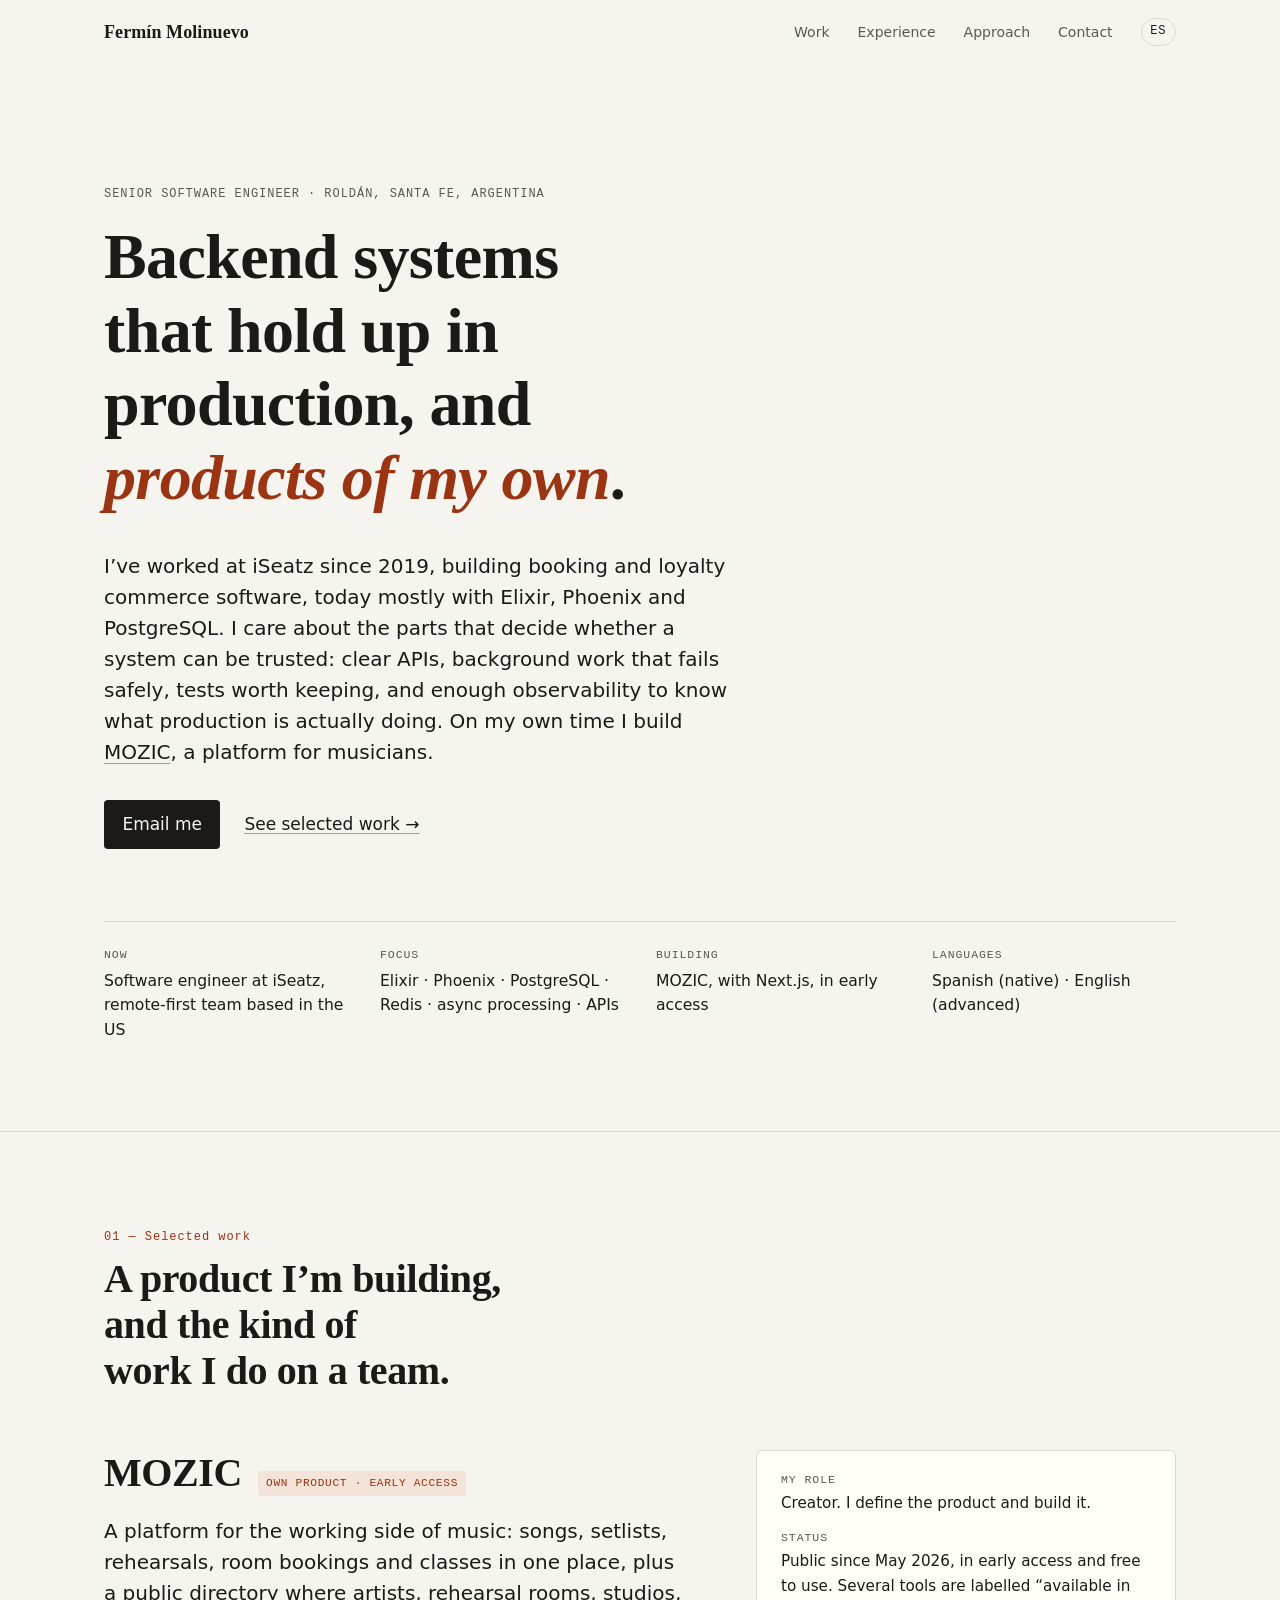
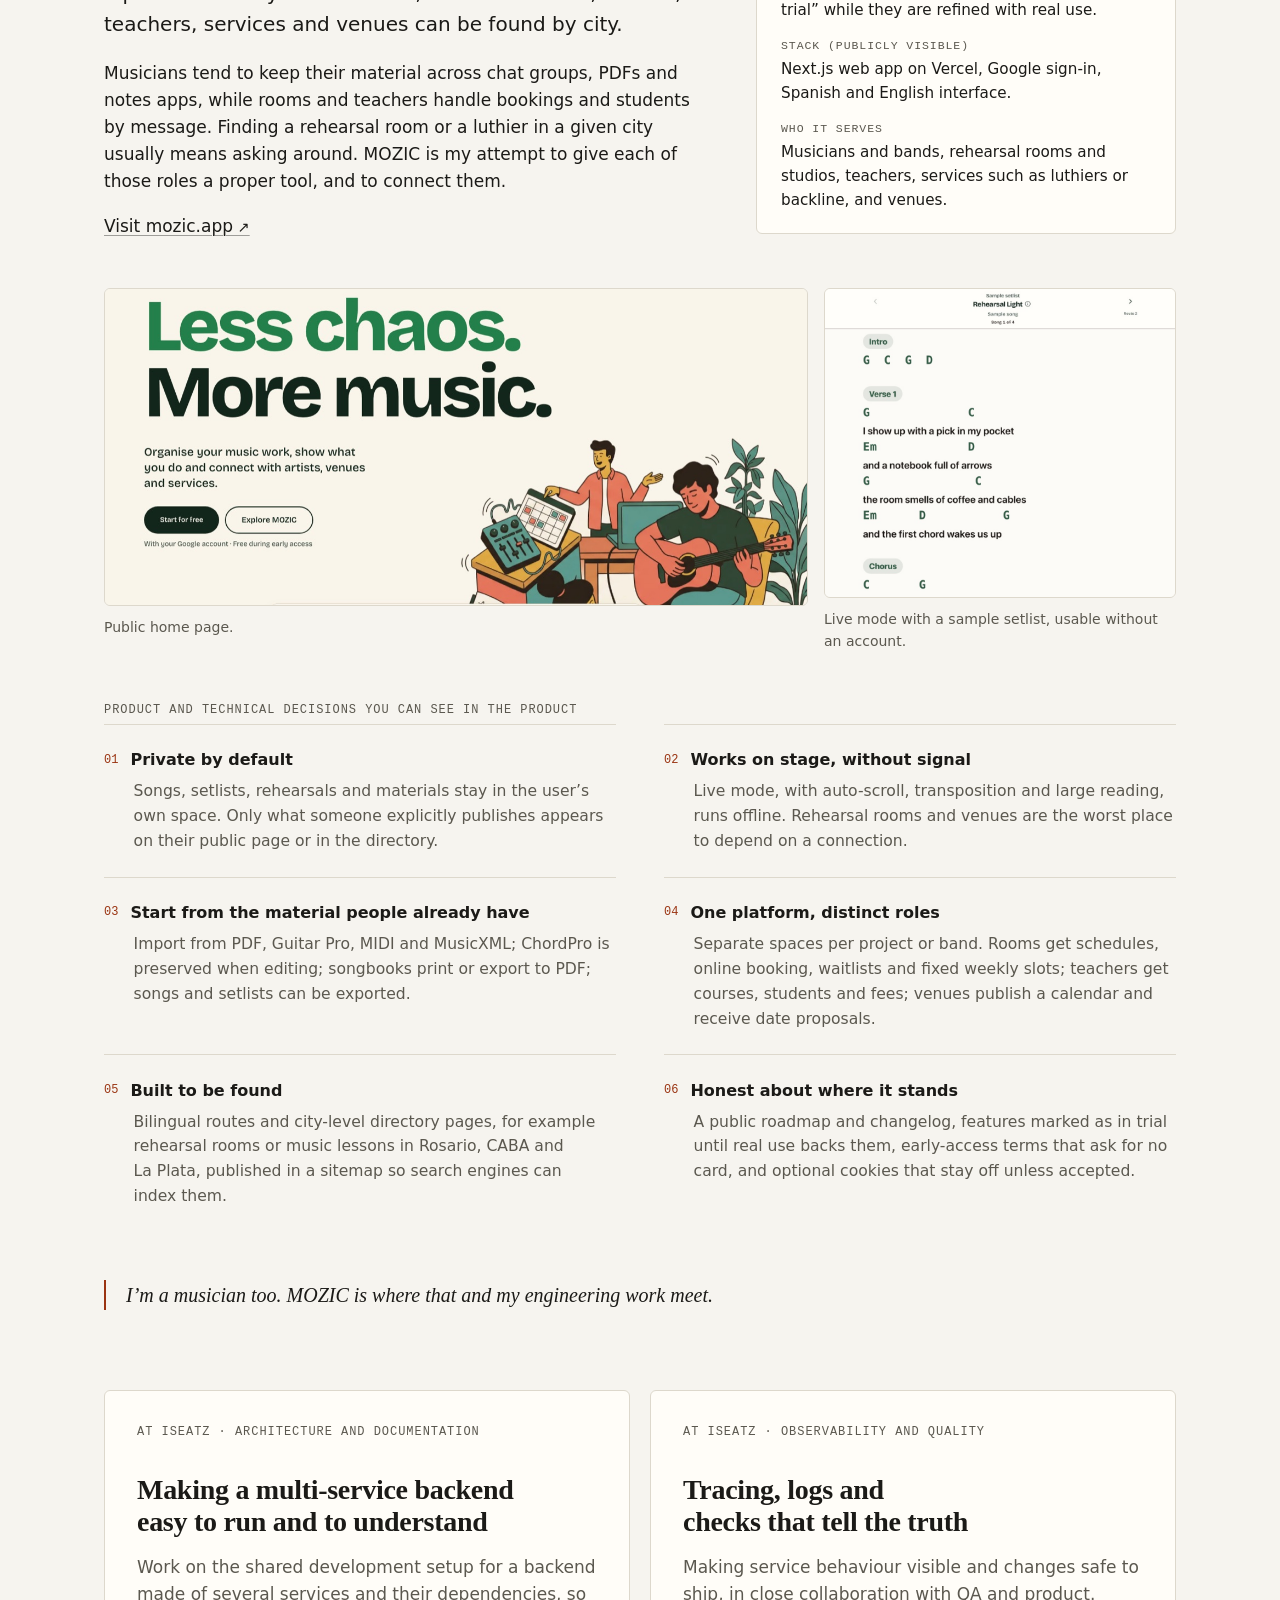
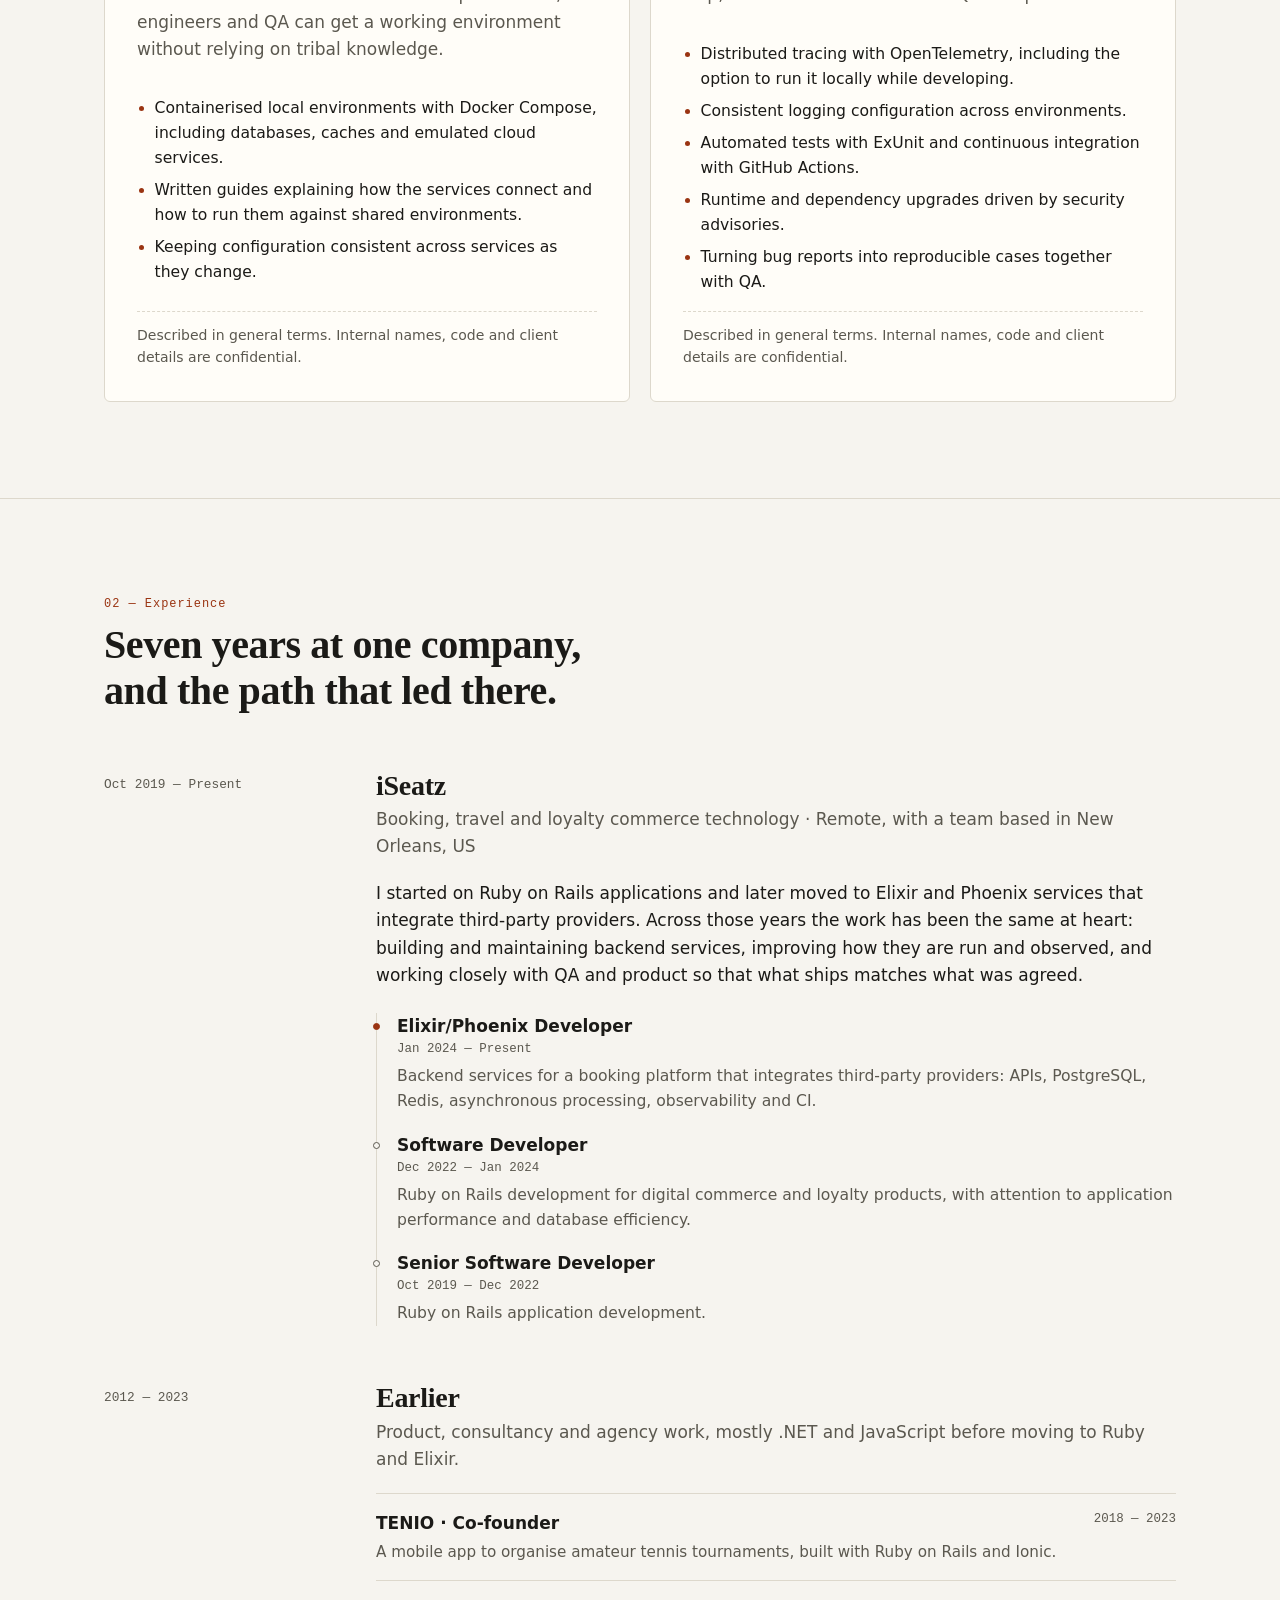
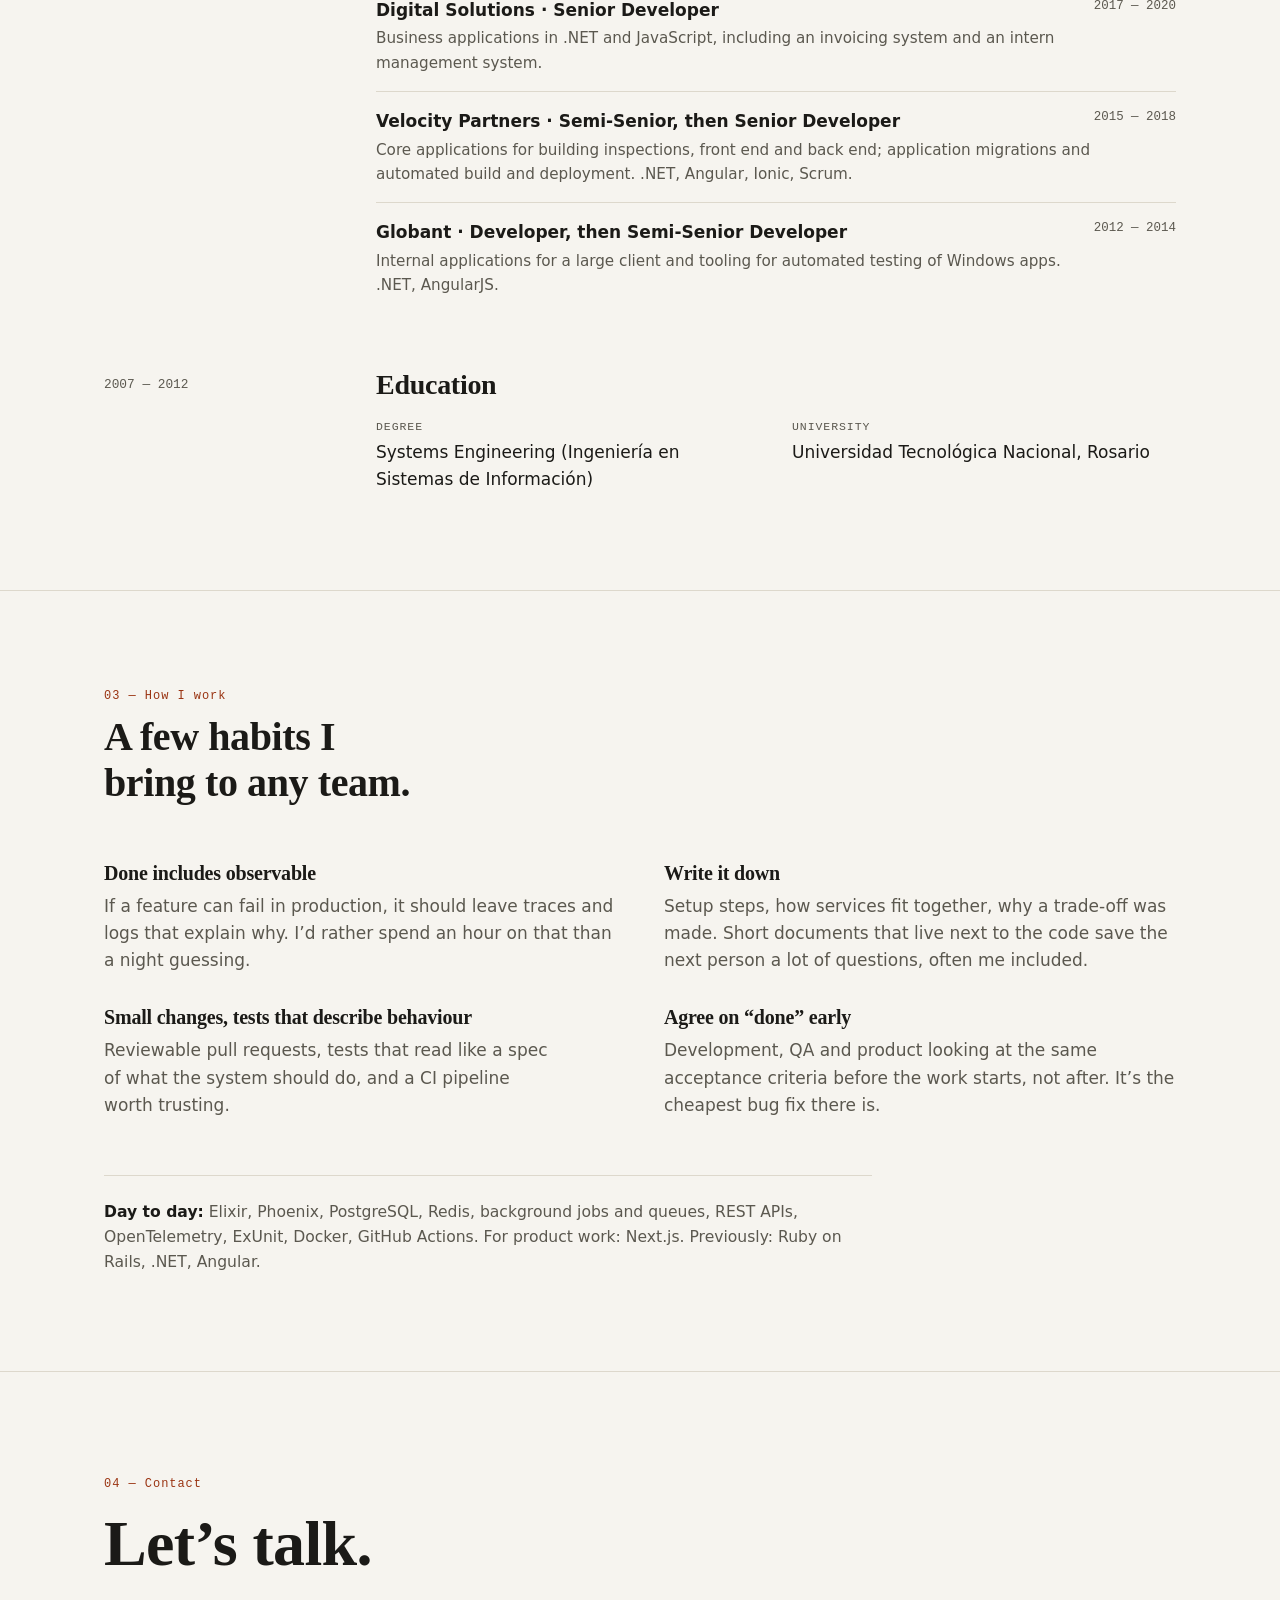
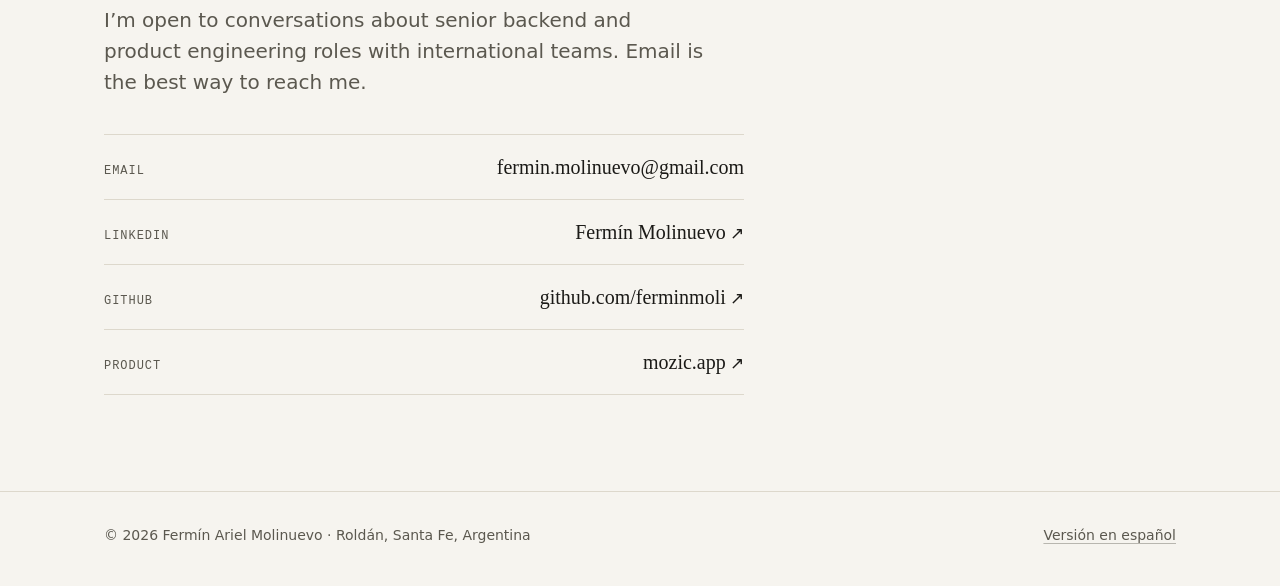
==== commit 8cdff8f3: "Update location to Roldán and 2022-2024 role title Co-Authored-By: Claude Opus 5.5 <noreply@anthropi" ====
--- a/index.html
+++ b/index.html
@@ -4,7 +4,7 @@
   <meta charset="utf-8">
   <meta name="viewport" content="width=device-width, initial-scale=1">
   <title>Fermín Molinuevo — Senior Software Engineer</title>
-  <meta name="description" content="Senior software engineer in Santa Fe, Argentina. Backend systems with Elixir, Phoenix and PostgreSQL at iSeatz since 2019, and creator of MOZIC, a platform for musicians.">
+  <meta name="description" content="Senior software engineer in Roldán, Santa Fe, Argentina. Backend systems with Elixir, Phoenix and PostgreSQL at iSeatz since 2019, and creator of MOZIC, a platform for musicians.">
   <meta name="author" content="Fermín Molinuevo">
   <link rel="canonical" href="https://ferminmoli.github.io/">
   <link rel="alternate" hreflang="en" href="https://ferminmoli.github.io/">
@@ -43,7 +43,7 @@
     "jobTitle": "Senior Software Engineer",
     "worksFor": { "@type": "Organization", "name": "iSeatz" },
     "alumniOf": { "@type": "CollegeOrUniversity", "name": "Universidad Tecnológica Nacional, Facultad Regional Rosario" },
-    "address": { "@type": "PostalAddress", "addressRegion": "Santa Fe", "addressCountry": "AR" },
+    "address": { "@type": "PostalAddress", "addressLocality": "Roldán", "addressRegion": "Santa Fe", "addressCountry": "AR" },
     "email": "mailto:fermin.molinuevo@gmail.com",
     "sameAs": ["https://www.linkedin.com/in/ferm%C3%ADn-molinuevo-76023b67/", "https://github.com/ferminmoli"],
     "knowsLanguage": ["es", "en"]
@@ -71,7 +71,7 @@
   <main id="main">
     <section class="hero" aria-labelledby="intro-title">
       <div class="wrap">
-        <p class="eyebrow">Senior software engineer · Santa Fe, Argentina</p>
+        <p class="eyebrow">Senior software engineer · Roldán, Santa Fe, Argentina</p>
         <h1 id="intro-title">Backend systems that hold up in production, and <em>products of my own</em>.</h1>
         <p class="lead">I’ve worked at iSeatz since 2019, building booking and loyalty commerce software, today mostly with Elixir, Phoenix and PostgreSQL. I care about the parts that decide whether a system can be trusted: clear APIs, background work that fails safely, tests worth keeping, and enough observability to know what production is actually doing. On my own time I build <a href="https://www.mozic.app/en" rel="noopener">MOZIC</a>, a platform for musicians.</p>
         <div class="hero-actions">
@@ -203,7 +203,7 @@
               <p>I started on Ruby on Rails applications and later moved to Elixir and Phoenix services that integrate third-party providers. Across those years the work has been the same at heart: building and maintaining backend services, improving how they are run and observed, and working closely with QA and product so that what ships matches what was agreed.</p>
               <ul class="roles">
                 <li><strong>Elixir/Phoenix Developer</strong><span class="dates">Jan 2024 — Present</span><p>Backend services for a booking platform that integrates third-party providers: APIs, PostgreSQL, Redis, asynchronous processing, observability and CI.</p></li>
-                <li><strong>Software Developer Technical Lead</strong><span class="dates">Dec 2022 — Jan 2024</span><p>Ruby on Rails development for digital commerce and loyalty products, with attention to application performance and database efficiency.</p></li>
+                <li><strong>Software Developer</strong><span class="dates">Dec 2022 — Jan 2024</span><p>Ruby on Rails development for digital commerce and loyalty products, with attention to application performance and database efficiency.</p></li>
                 <li><strong>Senior Software Developer</strong><span class="dates">Oct 2019 — Dec 2022</span><p>Ruby on Rails application development.</p></li>
               </ul>
             </div>
@@ -282,7 +282,7 @@
 
   <footer class="site-footer">
     <div class="wrap">
-      <p>© 2026 Fermín Ariel Molinuevo · Santa Fe, Argentina</p>
+      <p>© 2026 Fermín Ariel Molinuevo · Roldán, Santa Fe, Argentina</p>
       <p><a href="/es/" hreflang="es" lang="es">Versión en español</a></p>
     </div>
   </footer>
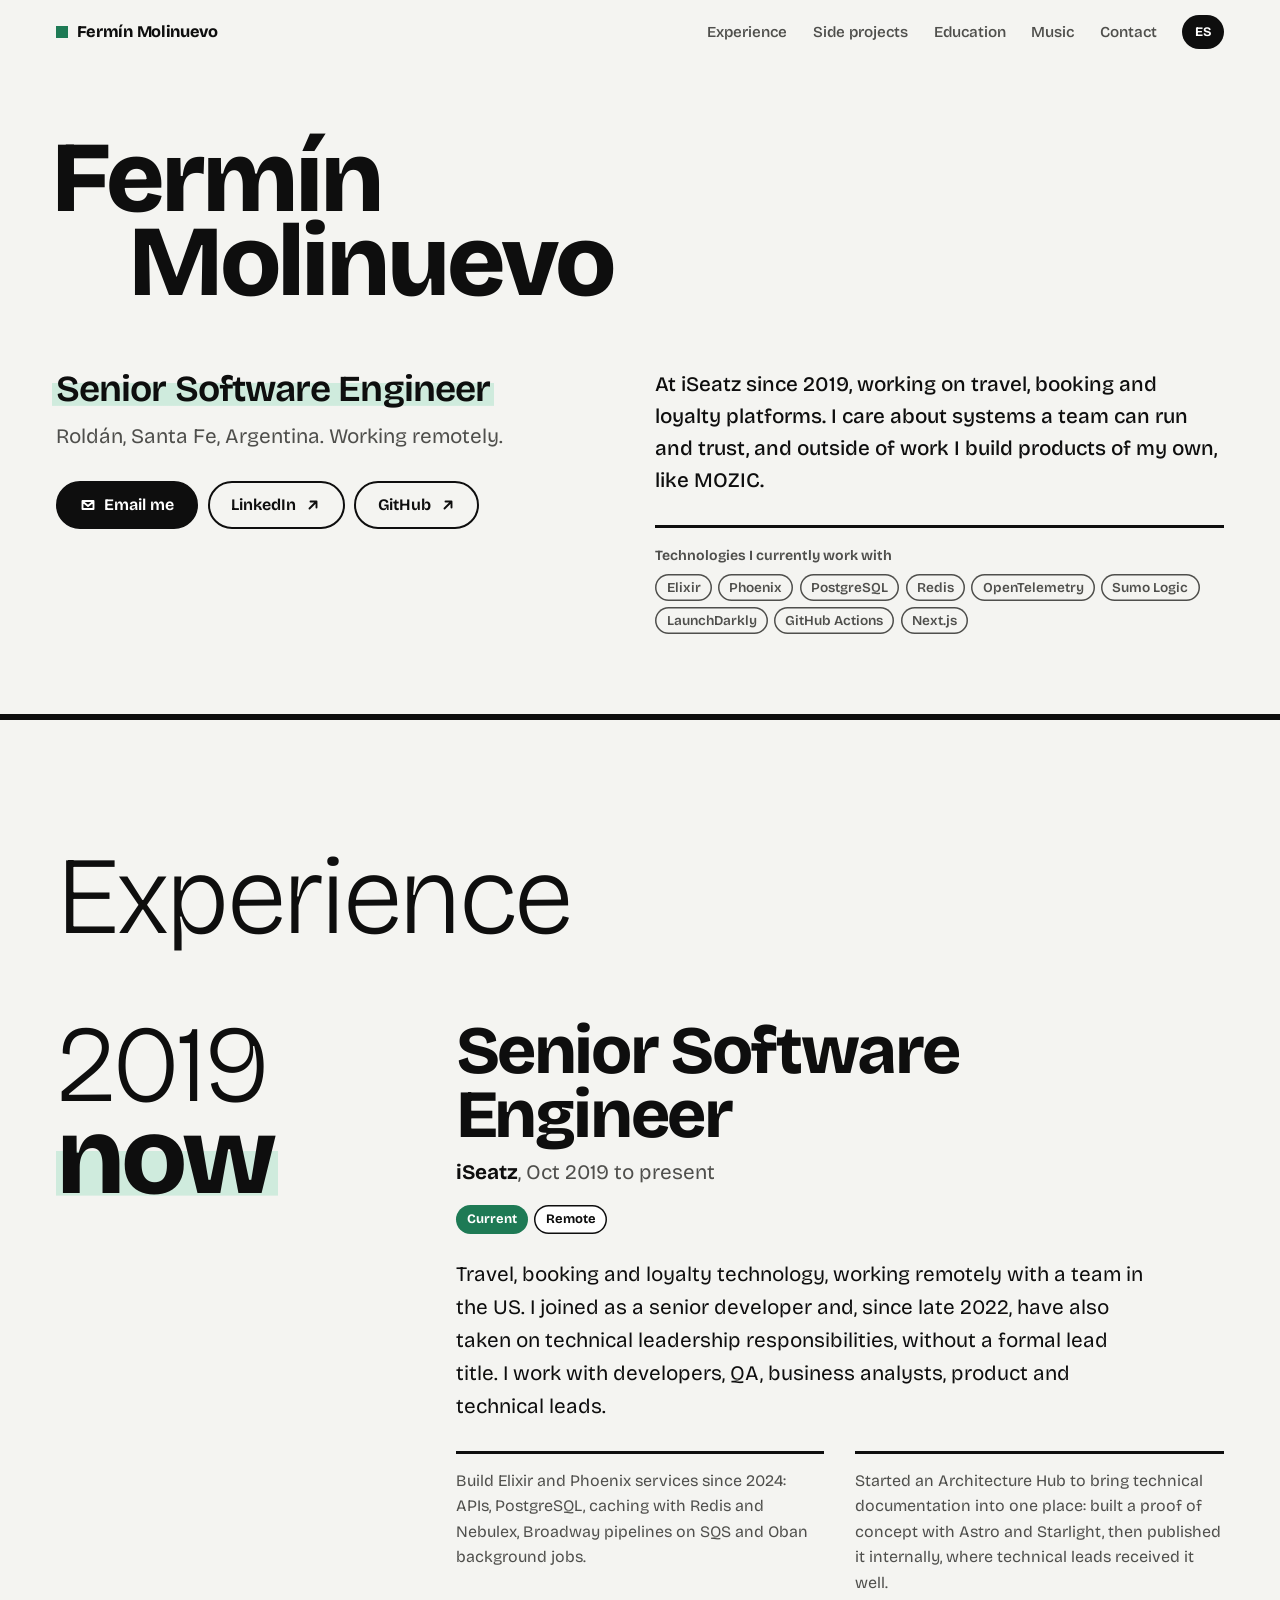
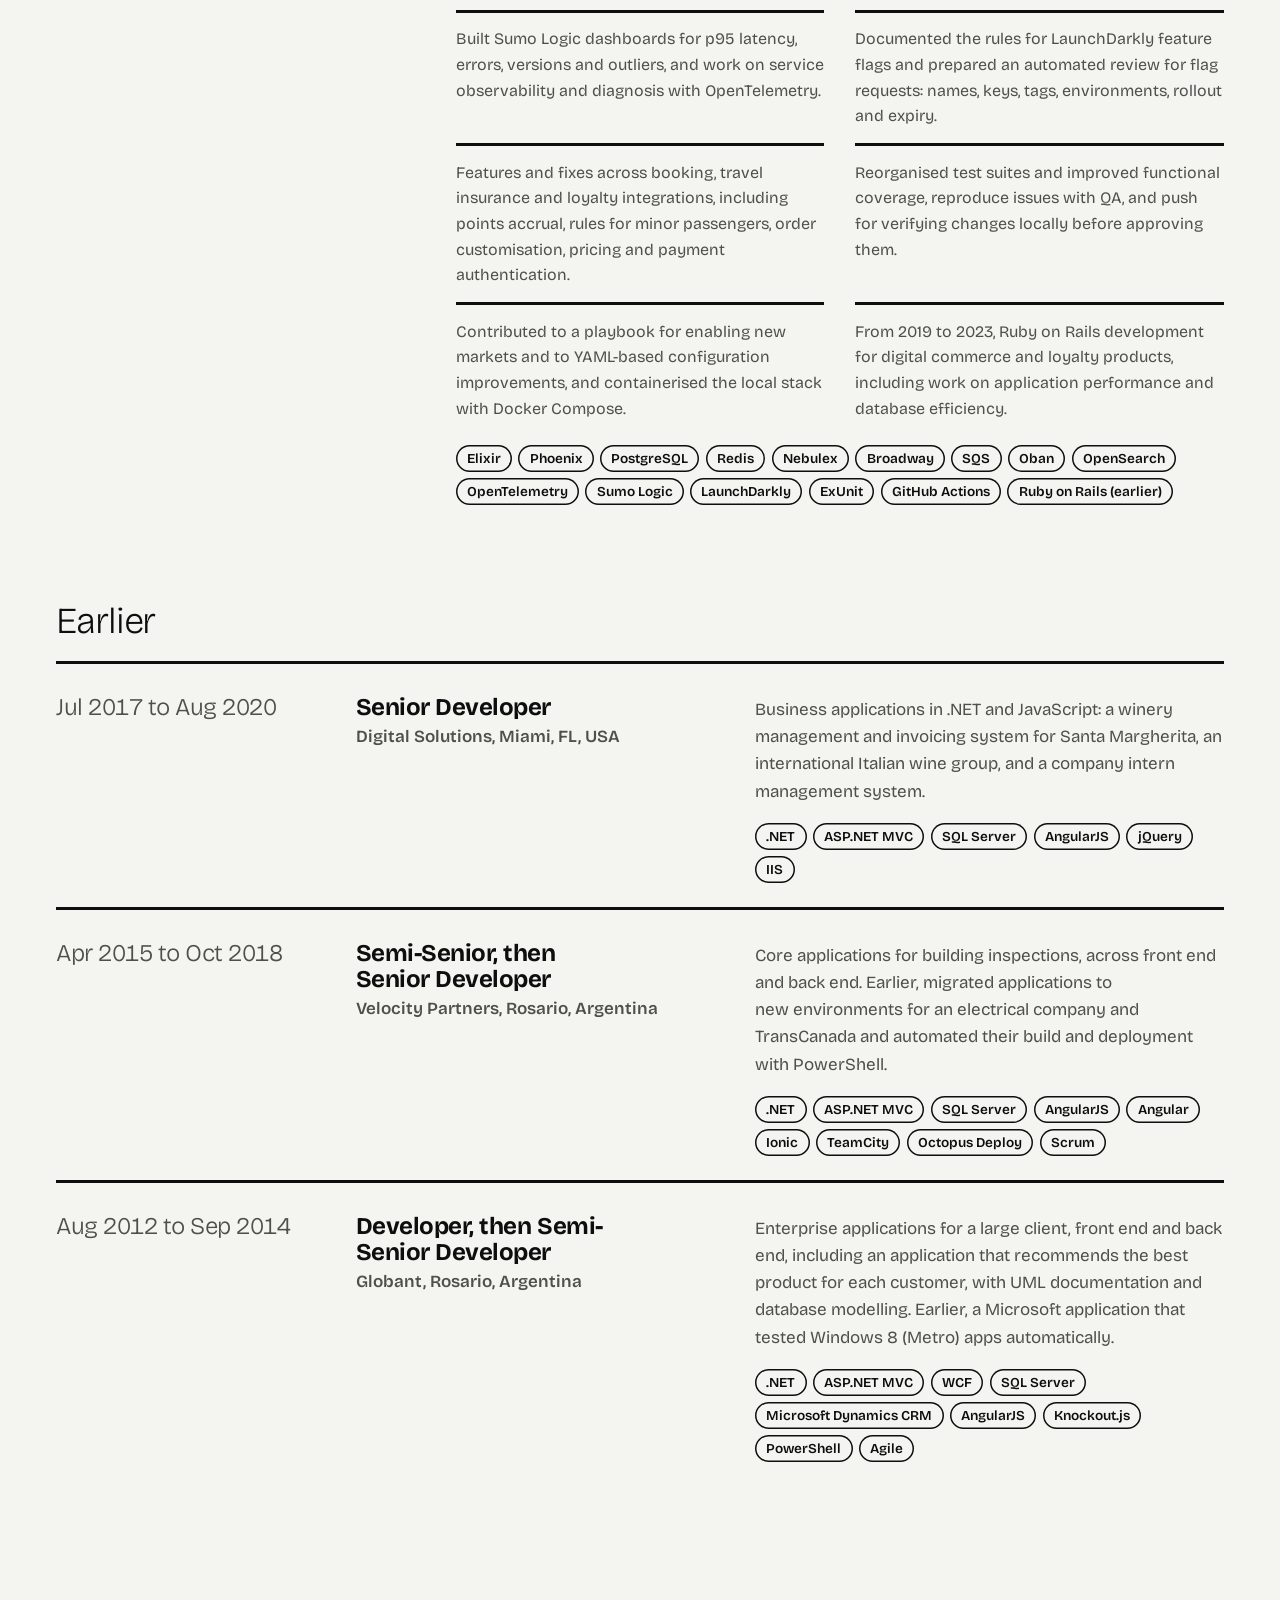
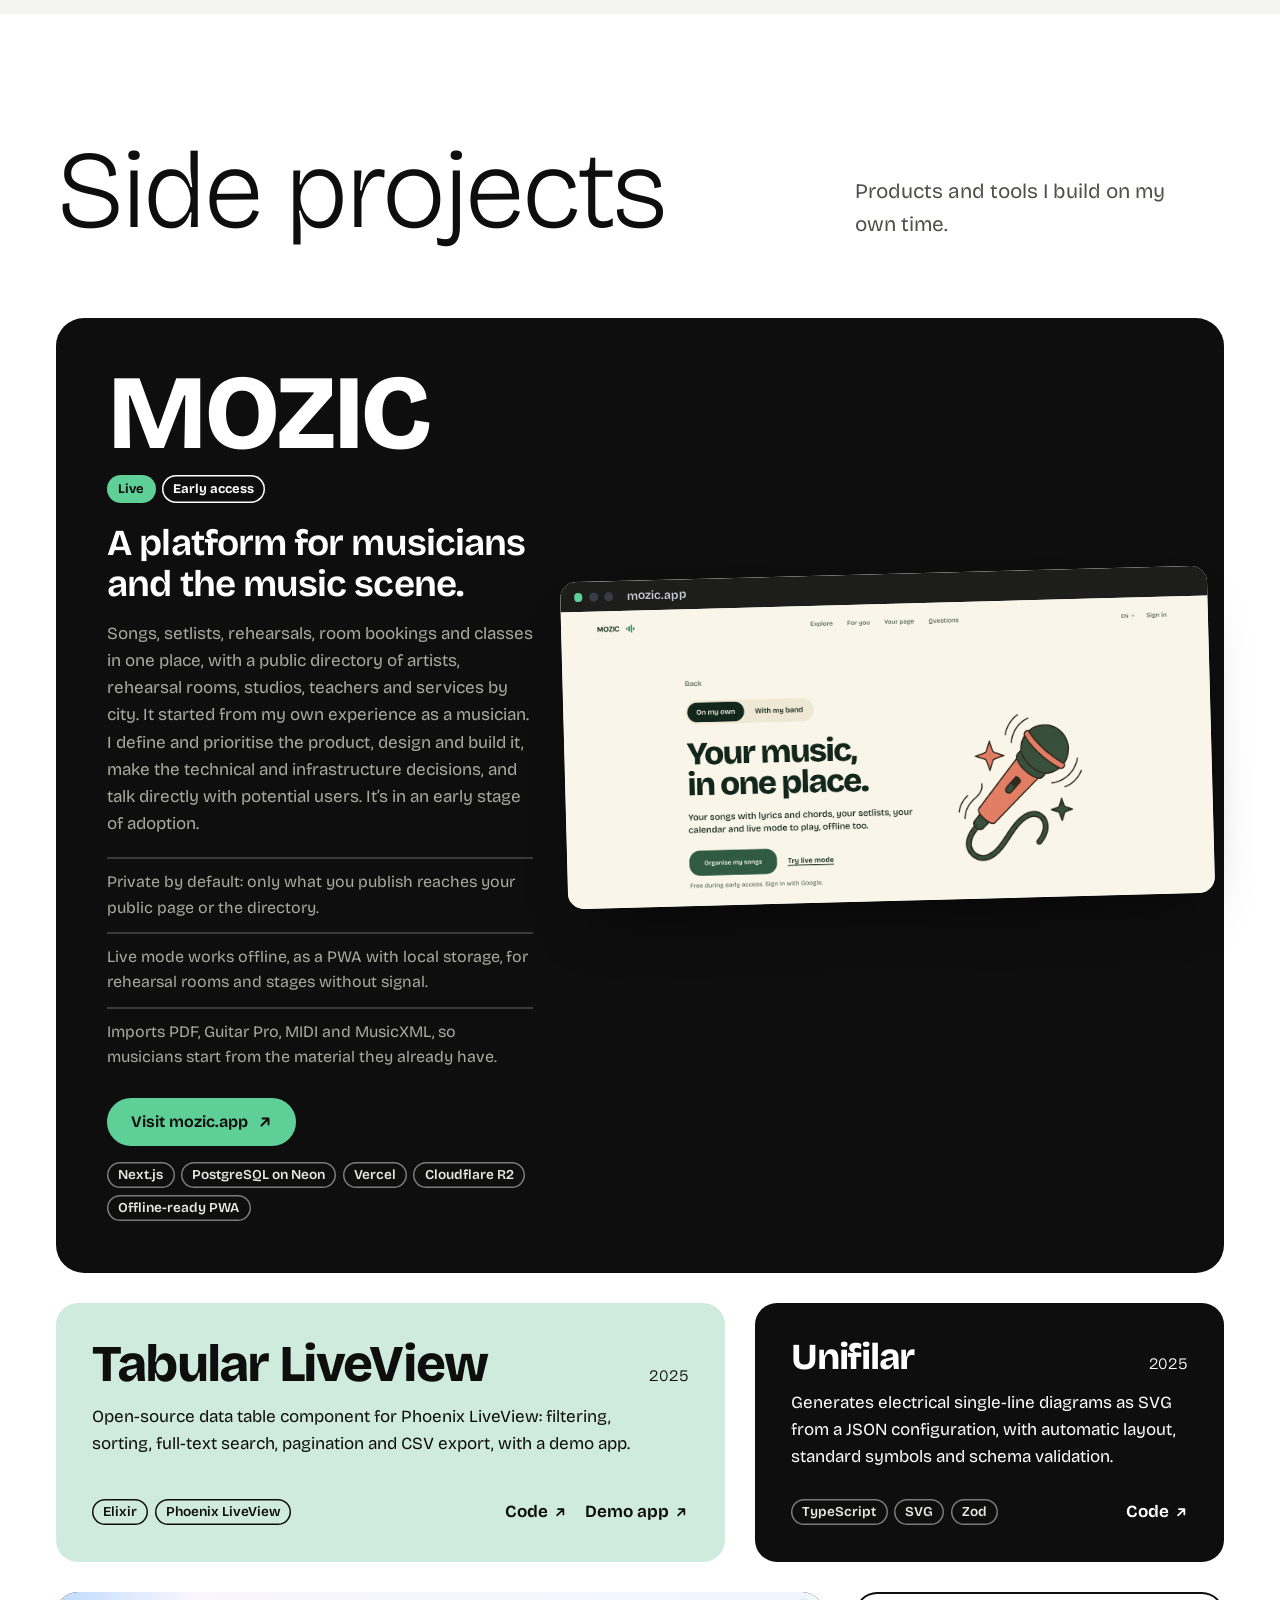
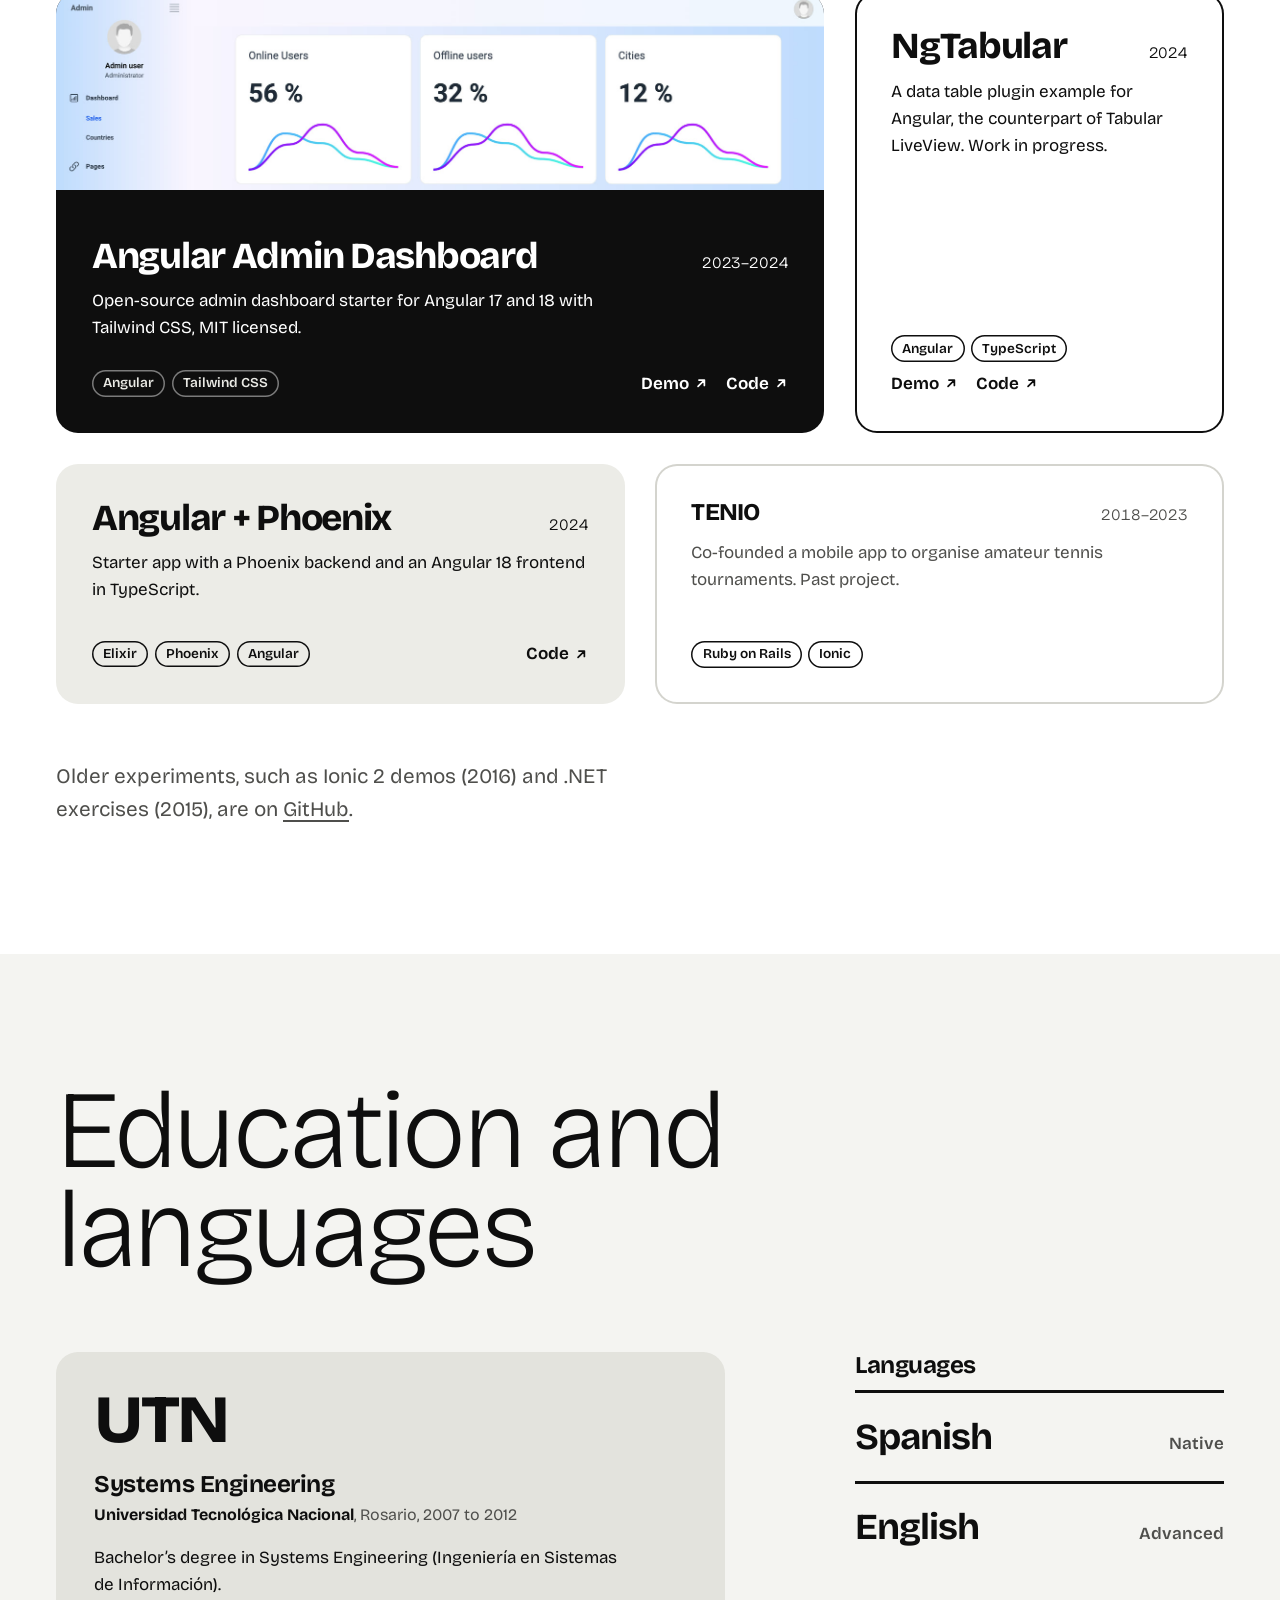
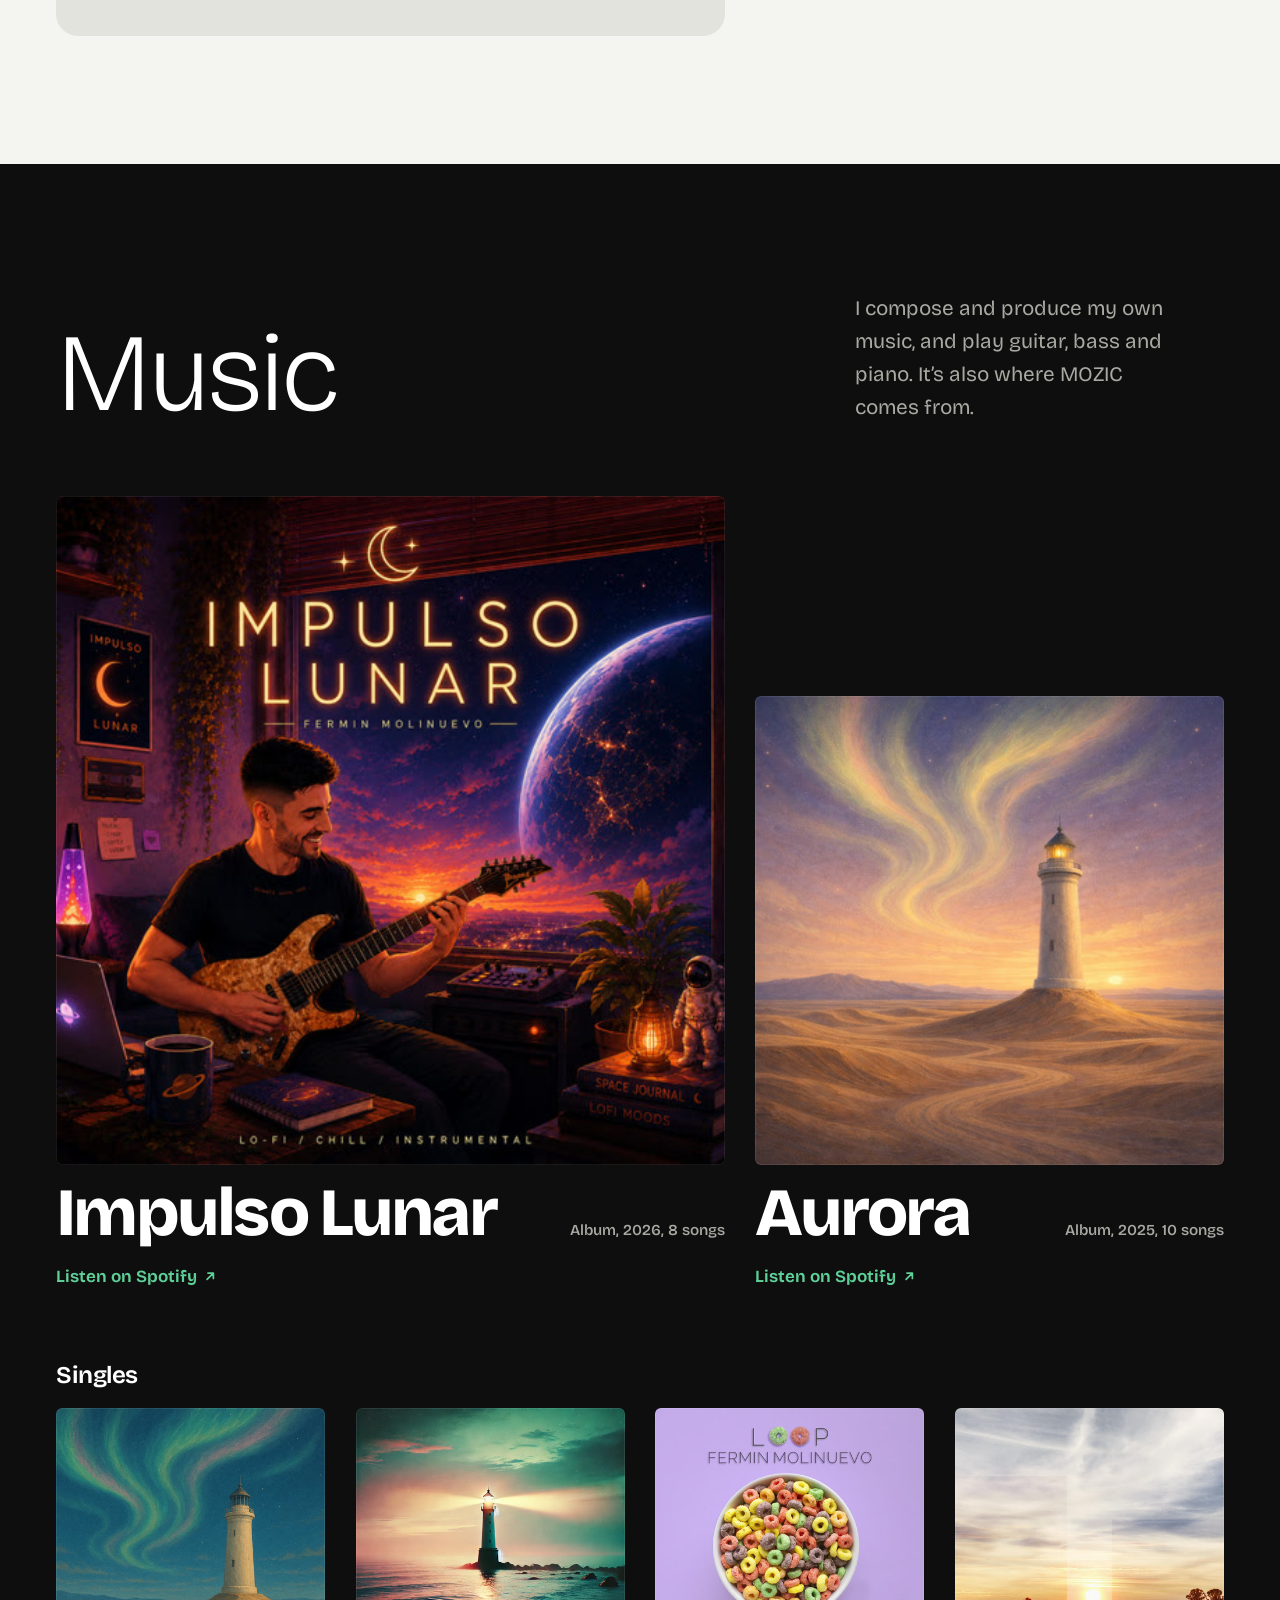
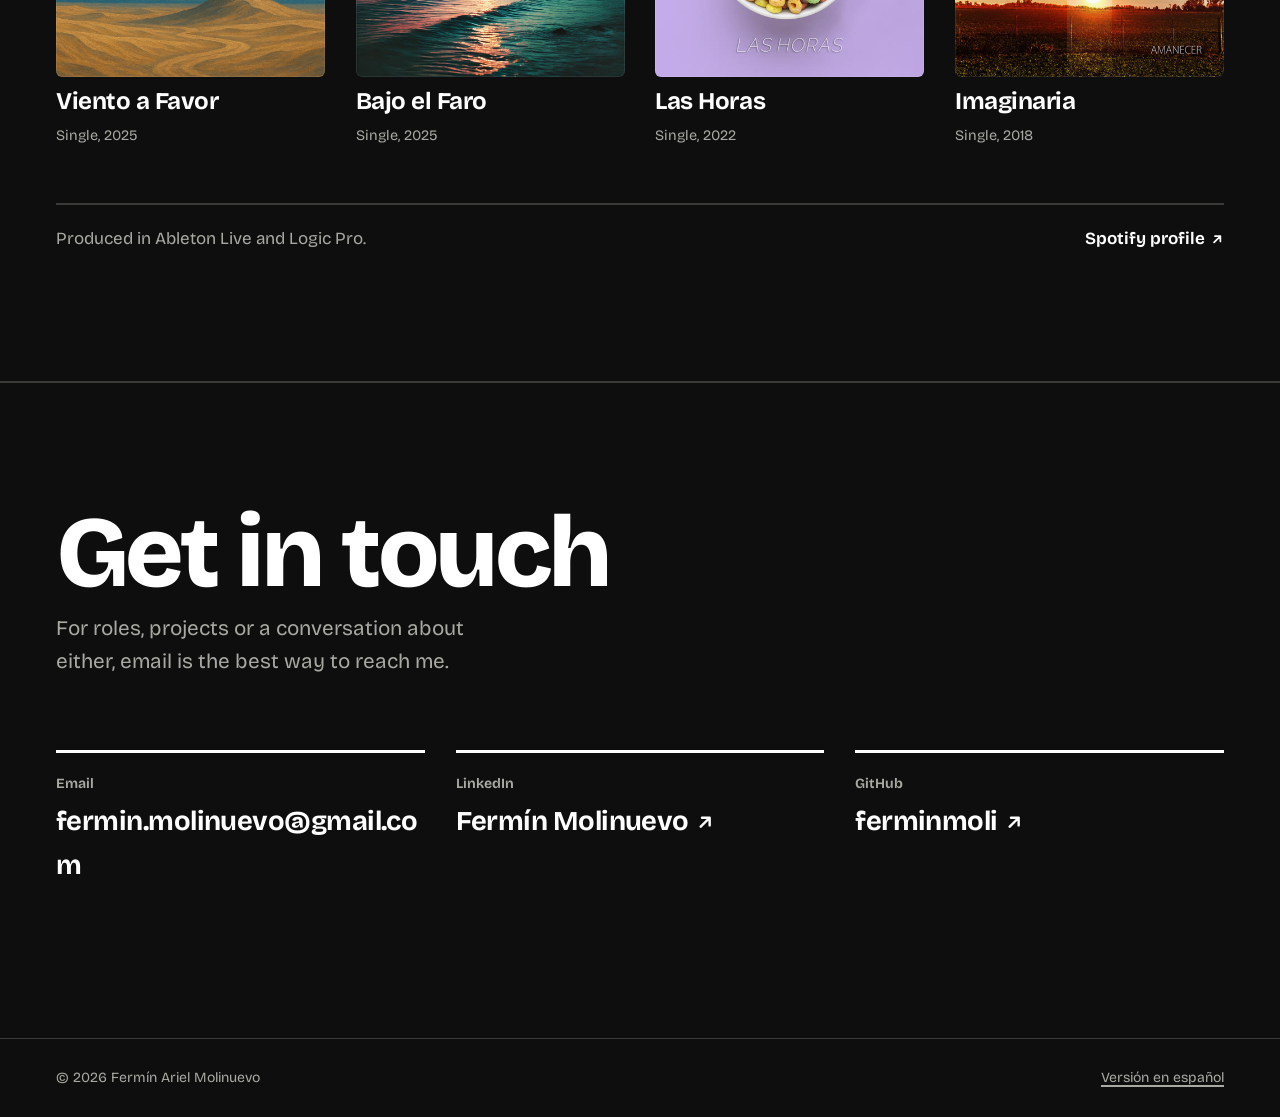
==== commit 95226138: "Redesign portfolio: editorial layout, side projects, music and expanded experience - Editorial black" ====
--- a/index.html
+++ b/index.html
@@ -4,7 +4,7 @@
   <meta charset="utf-8">
   <meta name="viewport" content="width=device-width, initial-scale=1">
   <title>Fermín Molinuevo — Senior Software Engineer</title>
-  <meta name="description" content="Senior software engineer in Roldán, Santa Fe, Argentina. Backend systems with Elixir, Phoenix and PostgreSQL at iSeatz since 2019, and creator of MOZIC, a platform for musicians.">
+  <meta name="description" content="Senior software engineer in Roldán, Argentina. At iSeatz since 2019, building travel, booking and loyalty platforms, and creator of MOZIC, a platform for musicians.">
   <meta name="author" content="Fermín Molinuevo">
   <link rel="canonical" href="https://ferminmoli.github.io/">
   <link rel="alternate" hreflang="en" href="https://ferminmoli.github.io/">
@@ -14,31 +14,32 @@
   <meta property="og:type" content="profile">
   <meta property="og:site_name" content="Fermín Molinuevo">
   <meta property="og:title" content="Fermín Molinuevo — Senior Software Engineer">
-  <meta property="og:description" content="Reliable backend systems with Elixir and Phoenix, and products of my own. Creator of MOZIC.">
+  <meta property="og:description" content="Software engineer at iSeatz since 2019. Creator of MOZIC, a platform for musicians.">
   <meta property="og:url" content="https://ferminmoli.github.io/">
   <meta property="og:image" content="https://ferminmoli.github.io/assets/og.png">
   <meta property="og:image:width" content="1200">
   <meta property="og:image:height" content="630">
-  <meta property="og:image:alt" content="Fermín Molinuevo — Senior Software Engineer">
+  <meta property="og:image:alt" content="Fermín Molinuevo, Senior Software Engineer.">
   <meta property="og:locale" content="en_US">
   <meta property="og:locale:alternate" content="es_AR">
   <meta property="profile:first_name" content="Fermín">
   <meta property="profile:last_name" content="Molinuevo">
   <meta name="twitter:card" content="summary_large_image">
 
-  <meta name="theme-color" content="#f6f4ef" media="(prefers-color-scheme: light)">
-  <meta name="theme-color" content="#141311" media="(prefers-color-scheme: dark)">
-  <link rel="icon" href="/assets/favicon.svg" type="image/svg+xml">
-  <link rel="icon" href="/favicon.ico" sizes="32x32">
-  <link rel="apple-touch-icon" href="/assets/apple-touch-icon.png">
-  <link rel="stylesheet" href="/styles.css">
+  <meta name="theme-color" content="#f4f4f1">
+  <link rel="icon" href="assets/favicon.svg" type="image/svg+xml">
+  <link rel="icon" href="favicon.ico" sizes="32x32">
+  <link rel="apple-touch-icon" href="assets/apple-touch-icon.png">
+  <link rel="preload" href="assets/fonts/bricolage-grotesque-latin-wght.woff2" as="font" type="font/woff2" crossorigin>
+  <link rel="stylesheet" href="styles.css">
+  <script src="script.js" defer></script>
 
   <script type="application/ld+json">
   {
     "@context": "https://schema.org",
     "@type": "Person",
     "name": "Fermín Ariel Molinuevo",
-    "alternateName": "Fermín Molinuevo",
+    "alternateName": ["Fermín Molinuevo", "Fer Molinuevo"],
     "url": "https://ferminmoli.github.io/",
     "jobTitle": "Senior Software Engineer",
     "worksFor": { "@type": "Organization", "name": "iSeatz" },
@@ -51,230 +52,293 @@
   </script>
 </head>
 <body>
+  <svg width="0" height="0" style="position:absolute" aria-hidden="true" focusable="false">
+    <symbol id="i-out" viewBox="0 0 16 16"><path d="M4.5 11.5 11.5 4.5M5.5 4.5h6v6"/></symbol>
+    <symbol id="i-mail" viewBox="0 0 16 16"><path d="M2.5 4h11v8h-11zM2.5 4.5 8 9l5.5-4.5"/></symbol>
+  </svg>
+
   <a class="skip-link" href="#main">Skip to content</a>
 
   <header class="site-header">
     <div class="wrap">
-      <a class="wordmark" href="/" aria-label="Fermín Molinuevo, home">Fermín Molinuevo</a>
-      <nav class="site-nav" aria-label="Main">
+      <a class="mark" href="./" aria-label="Fermín Molinuevo, home">Fermín Molinuevo</a>
+      <nav class="nav" aria-label="Main">
         <ul>
-          <li class="nav-section"><a href="#work">Work</a></li>
-          <li class="nav-section"><a href="#experience">Experience</a></li>
-          <li class="nav-section"><a href="#approach">Approach</a></li>
-          <li><a href="#contact">Contact</a></li>
-          <li class="lang-switch"><a href="/es/" hreflang="es" lang="es" aria-label="Leer en español">ES</a></li>
+          <li class="sec"><a href="#experience">Experience</a></li>
+          <li class="sec"><a href="#projects">Side projects</a></li>
+          <li class="sec"><a href="#education">Education</a></li>
+          <li class="sec"><a href="#music">Music</a></li>
+          <li class="sec"><a href="#contact">Contact</a></li>
+          <li class="lang"><a href="es/" hreflang="es" lang="es" aria-label="Leer en español">ES</a></li>
         </ul>
       </nav>
     </div>
   </header>
 
   <main id="main">
-    <section class="hero" aria-labelledby="intro-title">
-      <div class="wrap">
-        <p class="eyebrow">Senior software engineer · Roldán, Santa Fe, Argentina</p>
-        <h1 id="intro-title">Backend systems that hold up in production, and <em>products of my own</em>.</h1>
-        <p class="lead">I’ve worked at iSeatz since 2019, building booking and loyalty commerce software, today mostly with Elixir, Phoenix and PostgreSQL. I care about the parts that decide whether a system can be trusted: clear APIs, background work that fails safely, tests worth keeping, and enough observability to know what production is actually doing. On my own time I build <a href="https://www.mozic.app/en" rel="noopener">MOZIC</a>, a platform for musicians.</p>
-        <div class="hero-actions">
-          <a class="button" href="mailto:fermin.molinuevo@gmail.com">Email me</a>
-          <a class="text-link arrow" href="#work">See selected work</a>
-        </div>
-        <dl class="facts">
-          <div><dt>Now</dt><dd>Software engineer at iSeatz, remote-first team based in the US</dd></div>
-          <div><dt>Focus</dt><dd>Elixir · Phoenix · PostgreSQL · Redis · async processing · APIs</dd></div>
-          <div><dt>Building</dt><dd>MOZIC, with Next.js, in early access</dd></div>
-          <div><dt>Languages</dt><dd>Spanish (native) · English (advanced)</dd></div>
-        </dl>
-      </div>
-    </section>
-
-    <section class="section" id="work" aria-labelledby="work-title">
-      <div class="wrap">
-        <div class="section-head">
-          <span class="section-num">01 — Selected work</span>
-          <h2 id="work-title">A product I’m building, and the kind of work I do on a team.</h2>
-        </div>
-
-        <article class="case" aria-labelledby="mozic-title">
-          <div class="case-intro">
-            <div>
-              <div class="case-title">
-                <h3 id="mozic-title">MOZIC</h3>
-                <span class="tag">Own product · Early access</span>
+
+    <section class="hero" aria-labelledby="name">
+      <div class="wrap">
+        <h1 id="name"><span>Fermín</span> <span>Molinuevo</span></h1>
+        <div class="hero-grid">
+          <div class="hero-id">
+            <p class="role"><span>Senior Software Engineer</span></p>
+            <p class="where">Roldán, Santa Fe, Argentina. Working remotely.</p>
+            <div class="actions">
+              <a class="btn primary" href="mailto:fermin.molinuevo@gmail.com"><svg class="ico" aria-hidden="true"><use href="#i-mail"/></svg> Email me</a>
+              <a class="btn" href="https://www.linkedin.com/in/ferm%C3%ADn-molinuevo-76023b67/" rel="noopener">LinkedIn <svg class="ico out" aria-hidden="true"><use href="#i-out"/></svg></a>
+              <a class="btn" href="https://github.com/ferminmoli" rel="noopener">GitHub <svg class="ico out" aria-hidden="true"><use href="#i-out"/></svg></a>
+            </div>
+          </div>
+          <div class="hero-about">
+            <p>At iSeatz since 2019, working on travel, booking and loyalty platforms. I care about systems a team can run and trust, and outside of work I build products of my own, like MOZIC.</p>
+            <div class="tech">
+              <h2>Technologies I currently work with</h2>
+              <ul class="chips">
+                <li>Elixir</li><li>Phoenix</li><li>PostgreSQL</li><li>Redis</li><li>OpenTelemetry</li><li>Sumo Logic</li><li>LaunchDarkly</li><li>GitHub Actions</li><li>Next.js</li>
+              </ul>
+            </div>
+          </div>
+        </div>
+      </div>
+    </section>
+
+    <section class="section" id="experience" aria-labelledby="exp-title">
+      <div class="wrap">
+        <header class="section-head">
+          <h2 id="exp-title">Experience</h2>
+        </header>
+
+        <article class="exp-lead" aria-labelledby="iseatz-title">
+          <p class="years" aria-hidden="true">2019<b>now</b></p>
+          <div class="exp-body">
+            <h3 id="iseatz-title">Senior Software Engineer</h3>
+            <p class="org"><strong>iSeatz</strong>, Oct 2019 to present</p>
+            <ul class="badges"><li class="badge now">Current</li><li class="badge">Remote</li></ul>
+            <p class="summary">Travel, booking and loyalty technology, working remotely with a team in the US. I joined as a senior developer and, since late 2022, have also taken on technical leadership responsibilities, without a formal lead title. I work with developers, QA, business analysts, product and technical leads.</p>
+            <ul class="points">
+              <li>Build Elixir and Phoenix services since 2024: APIs, PostgreSQL, caching with Redis and Nebulex, Broadway pipelines on SQS and Oban background jobs.</li>
+              <li>Started an Architecture Hub to bring technical documentation into one place: built a proof of concept with Astro and Starlight, then published it internally, where technical leads received it well.</li>
+              <li>Built Sumo Logic dashboards for p95 latency, errors, versions and outliers, and work on service observability and diagnosis with OpenTelemetry.</li>
+              <li>Documented the rules for LaunchDarkly feature flags and prepared an automated review for flag requests: names, keys, tags, environments, rollout and expiry.</li>
+              <li>Features and fixes across booking, travel insurance and loyalty integrations, including points accrual, rules for minor passengers, order customisation, pricing and payment authentication.</li>
+              <li>Reorganised test suites and improved functional coverage, reproduce issues with QA, and push for verifying changes locally before approving them.</li>
+              <li>Contributed to a playbook for enabling new markets and to YAML-based configuration improvements, and containerised the local stack with Docker Compose.</li>
+              <li>From 2019 to 2023, Ruby on Rails development for digital commerce and loyalty products, including work on application performance and database efficiency.</li>
+            </ul>
+            <ul class="chips stackline" aria-label="Technologies at iSeatz">
+              <li>Elixir</li><li>Phoenix</li><li>PostgreSQL</li><li>Redis</li><li>Nebulex</li><li>Broadway</li><li>SQS</li><li>Oban</li><li>OpenSearch</li><li>OpenTelemetry</li><li>Sumo Logic</li><li>LaunchDarkly</li><li>ExUnit</li><li>GitHub Actions</li><li>Ruby on Rails (earlier)</li>
+            </ul>
+          </div>
+        </article>
+
+        <div class="earlier">
+          <h3>Earlier</h3>
+          <article class="job" aria-labelledby="ds-title">
+            <p class="when">Jul 2017 to Aug 2020</p>
+            <div class="what"><h4 id="ds-title">Senior Developer</h4><p class="company">Digital Solutions, Miami, FL, USA</p></div>
+            <p class="summary">Business applications in .NET and JavaScript: a winery management and invoicing system for Santa Margherita, an international Italian wine group, and a company intern management system.</p>
+            <ul class="chips job-chips"><li>.NET</li><li>ASP.NET MVC</li><li>SQL Server</li><li>AngularJS</li><li>jQuery</li><li>IIS</li></ul>
+          </article>
+          <article class="job" aria-labelledby="vp-title">
+            <p class="when">Apr 2015 to Oct 2018</p>
+            <div class="what"><h4 id="vp-title">Semi-Senior, then Senior Developer</h4><p class="company">Velocity Partners, Rosario, Argentina</p></div>
+            <p class="summary">Core applications for building inspections, across front end and back end. Earlier, migrated applications to new environments for an electrical company and TransCanada and automated their build and deployment with PowerShell.</p>
+            <ul class="chips job-chips"><li>.NET</li><li>ASP.NET MVC</li><li>SQL Server</li><li>AngularJS</li><li>Angular</li><li>Ionic</li><li>TeamCity</li><li>Octopus Deploy</li><li>Scrum</li></ul>
+          </article>
+          <article class="job" aria-labelledby="gl-title">
+            <p class="when">Aug 2012 to Sep 2014</p>
+            <div class="what"><h4 id="gl-title">Developer, then Semi-Senior Developer</h4><p class="company">Globant, Rosario, Argentina</p></div>
+            <p class="summary">Enterprise applications for a large client, front end and back end, including an application that recommends the best product for each customer, with UML documentation and database modelling. Earlier, a Microsoft application that tested Windows 8 (Metro) apps automatically.</p>
+            <ul class="chips job-chips"><li>.NET</li><li>ASP.NET MVC</li><li>WCF</li><li>SQL Server</li><li>Microsoft Dynamics CRM</li><li>AngularJS</li><li>Knockout.js</li><li>PowerShell</li><li>Agile</li></ul>
+          </article>
+        </div>
+      </div>
+    </section>
+
+    <section class="section projects-section" id="projects" aria-labelledby="projects-title">
+      <div class="wrap">
+        <header class="section-head">
+          <h2 id="projects-title">Side projects</h2>
+          <p>Products and tools I build on my own time.</p>
+        </header>
+
+        <article class="feature" aria-labelledby="mozic-title">
+          <div class="feature-text">
+            <h3 id="mozic-title">MOZIC</h3>
+            <ul class="badges"><li class="badge now">Live</li><li class="badge">Early access</li></ul>
+            <p class="tagline">A platform for musicians and the music scene.</p>
+            <p class="summary">Songs, setlists, rehearsals, room bookings and classes in one place, with a public directory of artists, rehearsal rooms, studios, teachers and services by city. It started from my own experience as a musician. I define and prioritise the product, design and build it, make the technical and infrastructure decisions, and talk directly with potential users. It’s in an early stage of adoption.</p>
+            <ul class="points">
+              <li>Private by default: only what you publish reaches your public page or the directory.</li>
+              <li>Live mode works offline, as a PWA with local storage, for rehearsal rooms and stages without signal.</li>
+              <li>Imports PDF, Guitar Pro, MIDI and MusicXML, so musicians start from the material they already have.</li>
+            </ul>
+            <div class="actions">
+              <a class="btn primary" href="https://www.mozic.app/en" rel="noopener">Visit mozic.app <svg class="ico out" aria-hidden="true"><use href="#i-out"/></svg></a>
+              <ul class="chips on-dark"><li>Next.js</li><li>PostgreSQL on Neon</li><li>Vercel</li><li>Cloudflare R2</li><li>Offline-ready PWA</li></ul>
+            </div>
+          </div>
+          <div class="feature-media">
+            <a class="shot" href="https://www.mozic.app/en/for-you/music" rel="noopener">
+              <div class="frame">
+                <div class="bar" aria-hidden="true"><i></i><i></i><i></i><span>mozic.app</span></div>
+                <img src="assets/mozic-musicians.jpg" width="1600" height="733" loading="lazy" decoding="async" alt="MOZIC page for musicians: “Your music, in one place.” Songs with lyrics and chords, setlists, a calendar and a live mode that also works offline.">
               </div>
-              <p class="lead">A platform for the working side of music: songs, setlists, rehearsals, room bookings and classes in one place, plus a public directory where artists, rehearsal rooms, studios, teachers, services and venues can be found by city.</p>
-              <p>Musicians tend to keep their material across chat groups, PDFs and notes apps, while rooms and teachers handle bookings and students by message. Finding a rehearsal room or a luthier in a given city usually means asking around. MOZIC is my attempt to give each of those roles a proper tool, and to connect them.</p>
-              <p><a class="text-link ext" href="https://www.mozic.app/en" rel="noopener">Visit mozic.app</a></p>
-            </div>
-            <dl class="case-meta">
-              <div><dt>My role</dt><dd>Creator. I define the product and build it.</dd></div>
-              <div><dt>Status</dt><dd>Public since May 2026, in early access and free to use. Several tools are labelled “available in trial” while they are refined with real use.</dd></div>
-              <div><dt>Stack (publicly visible)</dt><dd>Next.js web app on Vercel, Google sign-in, Spanish and English interface.</dd></div>
-              <div><dt>Who it serves</dt><dd>Musicians and bands, rehearsal rooms and studios, teachers, services such as luthiers or backline, and venues.</dd></div>
-            </dl>
-          </div>
-
-          <div class="shots">
-            <figure class="shot">
-              <div class="frame"><img src="/assets/mozic-home.jpg" width="1280" height="577" loading="lazy" decoding="async" alt="MOZIC home page with the headline “Less chaos. More music.”, buttons to start for free or explore, and an illustration of musicians rehearsing."></div>
-              <figcaption>Public home page.</figcaption>
-            </figure>
-            <figure class="shot">
-              <div class="frame"><img src="/assets/mozic-live.jpg" width="1000" height="882" loading="lazy" decoding="async" alt="MOZIC live mode showing a sample song with chord names above the lyrics, grouped into intro, verse and chorus."></div>
-              <figcaption>Live mode with a sample setlist, usable without an account.</figcaption>
-            </figure>
-          </div>
-
-          <div>
-            <h4 class="subhead">Product and technical decisions you can see in the product</h5>
-            <ul class="decisions">
-              <li>
-                <h5>Private by default</h5>
-                <p>Songs, setlists, rehearsals and materials stay in the user’s own space. Only what someone explicitly publishes appears on their public page or in the directory.</p>
-              </li>
-              <li>
-                <h5>Works on stage, without signal</h5>
-                <p>Live mode, with auto-scroll, transposition and large reading, runs offline. Rehearsal rooms and venues are the worst place to depend on a connection.</p>
-              </li>
-              <li>
-                <h5>Start from the material people already have</h5>
-                <p>Import from PDF, Guitar Pro, MIDI and MusicXML; ChordPro is preserved when editing; songbooks print or export to PDF; songs and setlists can be exported.</p>
-              </li>
-              <li>
-                <h5>One platform, distinct roles</h5>
-                <p>Separate spaces per project or band. Rooms get schedules, online booking, waitlists and fixed weekly slots; teachers get courses, students and fees; venues publish a calendar and receive date proposals.</p>
-              </li>
-              <li>
-                <h5>Built to be found</h5>
-                <p>Bilingual routes and city-level directory pages, for example rehearsal rooms or music lessons in Rosario, CABA and La Plata, published in a sitemap so search engines can index them.</p>
-              </li>
-              <li>
-                <h5>Honest about where it stands</h5>
-                <p>A public roadmap and changelog, features marked as in trial until real use backs them, early-access terms that ask for no card, and optional cookies that stay off unless accepted.</p>
-              </li>
+            </a>
+          </div>
+        </article>
+
+        <div class="mosaic">
+          <article class="tile lilac t-tabular" aria-labelledby="tlv-title">
+            <div class="top"><h3 id="tlv-title">Tabular LiveView</h3><span class="year">2025</span></div>
+            <p>Open-source data table component for Phoenix LiveView: filtering, sorting, full-text search, pagination and CSV export, with a demo app.</p>
+            <div class="foot">
+              <ul class="chips"><li>Elixir</li><li>Phoenix LiveView</li></ul>
+              <span class="links"><a class="ext" href="https://github.com/ferminmoli/tabular_live_view" rel="noopener">Code <svg class="ico" aria-hidden="true"><use href="#i-out"/></svg></a><a class="ext" href="https://github.com/ferminmoli/tabular_live_view_demo" rel="noopener">Demo app <svg class="ico" aria-hidden="true"><use href="#i-out"/></svg></a></span>
+            </div>
+          </article>
+          <article class="tile ink t-unifilar" aria-labelledby="uni-title">
+            <div class="top"><h3 id="uni-title">Unifilar</h3><span class="year">2025</span></div>
+            <p>Generates electrical single-line diagrams as SVG from a JSON configuration, with automatic layout, standard symbols and schema validation.</p>
+            <div class="foot">
+              <ul class="chips"><li>TypeScript</li><li>SVG</li><li>Zod</li></ul>
+              <span class="links"><a class="ext" href="https://github.com/ferminmoli/unifilar-v2" rel="noopener">Code <svg class="ico" aria-hidden="true"><use href="#i-out"/></svg></a></span>
+            </div>
+          </article>
+          <article class="tile image t-admin" aria-labelledby="adm-title">
+            <div class="pic"><img src="assets/angular-admin.jpg" width="1600" height="411" loading="lazy" decoding="async" alt="The Angular Admin Dashboard demo: a sidebar and three statistic cards with line charts."></div>
+            <div class="body">
+              <div class="top"><h3 id="adm-title">Angular Admin Dashboard</h3><span class="year">2023–2024</span></div>
+              <p>Open-source admin dashboard starter for Angular 17 and 18 with Tailwind CSS, MIT licensed.</p>
+              <div class="foot">
+                <ul class="chips"><li>Angular</li><li>Tailwind CSS</li></ul>
+                <span class="links"><a class="ext" href="https://angular-18-admin.vercel.app" rel="noopener">Demo <svg class="ico" aria-hidden="true"><use href="#i-out"/></svg></a><a class="ext" href="https://github.com/ferminmoli/angular-18-admin" rel="noopener">Code <svg class="ico" aria-hidden="true"><use href="#i-out"/></svg></a></span>
+              </div>
+            </div>
+          </article>
+          <article class="tile peach t-ng" aria-labelledby="ngt-title">
+            <div class="top"><h3 id="ngt-title">NgTabular</h3><span class="year">2024</span></div>
+            <p>A data table plugin example for Angular, the counterpart of Tabular LiveView. Work in progress.</p>
+            <div class="foot">
+              <ul class="chips"><li>Angular</li><li>TypeScript</li></ul>
+              <span class="links"><a class="ext" href="https://ng-tabular.vercel.app" rel="noopener">Demo <svg class="ico" aria-hidden="true"><use href="#i-out"/></svg></a><a class="ext" href="https://github.com/ferminmoli/ng-tabular" rel="noopener">Code <svg class="ico" aria-hidden="true"><use href="#i-out"/></svg></a></span>
+            </div>
+          </article>
+          <article class="tile plain t-phoenix" aria-labelledby="ap-title">
+            <div class="top"><h3 id="ap-title">Angular + Phoenix</h3><span class="year">2024</span></div>
+            <p>Starter app with a Phoenix backend and an Angular 18 frontend in TypeScript.</p>
+            <div class="foot">
+              <ul class="chips"><li>Elixir</li><li>Phoenix</li><li>Angular</li></ul>
+              <span class="links"><a class="ext" href="https://github.com/ferminmoli/angular-phoenix" rel="noopener">Code <svg class="ico" aria-hidden="true"><use href="#i-out"/></svg></a></span>
+            </div>
+          </article>
+          <article class="tile quiet t-tenio" aria-labelledby="tenio-title">
+            <div class="top"><h3 id="tenio-title">TENIO</h3><span class="year">2018–2023</span></div>
+            <p>Co-founded a mobile app to organise amateur tennis tournaments. Past project.</p>
+            <div class="foot">
+              <ul class="chips"><li>Ruby on Rails</li><li>Ionic</li></ul>
+            </div>
+          </article>
+        </div>
+
+        <p class="archive">Older experiments, such as Ionic 2 demos (2016) and .NET exercises (2015), are on <a class="link" href="https://github.com/ferminmoli?tab=repositories" rel="noopener">GitHub</a>.</p>
+      </div>
+    </section>
+
+    <section class="section" id="education" aria-labelledby="edu-title">
+      <div class="wrap">
+        <header class="section-head">
+          <h2 id="edu-title">Education and languages</h2>
+        </header>
+        <div class="edu-grid">
+          <article class="degree" aria-labelledby="utn-title">
+            <p class="uni" aria-hidden="true">UTN</p>
+            <h3 id="utn-title">Systems Engineering</h3>
+            <p class="org"><strong>Universidad Tecnológica Nacional</strong>, Rosario, 2007 to 2012</p>
+            <p class="summary">Bachelor’s degree in Systems Engineering (Ingeniería en Sistemas de Información).</p>
+          </article>
+          <article class="langs-block" aria-labelledby="lang-title">
+            <h3 id="lang-title">Languages</h3>
+            <ul class="langs">
+              <li><span>Spanish</span><span>Native</span></li>
+              <li><span>English</span><span>Advanced</span></li>
             </ul>
-          </div>
-
-          <p class="note">I’m a musician too. MOZIC is where that and my engineering work meet.</p>
-        </article>
-
-        <div class="cases-grid">
-          <article class="card" aria-labelledby="arch-title">
-            <span class="eyebrow">At iSeatz · Architecture and documentation</span>
-            <h3 id="arch-title">Making a multi-service backend easy to run and to understand</h3>
-            <p>Work on the shared development setup for a backend made of several services and their dependencies, so engineers and QA can get a working environment without relying on tribal knowledge.</p>
-            <ul>
-              <li>Containerised local environments with Docker Compose, including databases, caches and emulated cloud services.</li>
-              <li>Written guides explaining how the services connect and how to run them against shared environments.</li>
-              <li>Keeping configuration consistent across services as they change.</li>
-            </ul>
-            <p class="fine">Described in general terms. Internal names, code and client details are confidential.</p>
-          </article>
-
-          <article class="card" aria-labelledby="obs-title">
-            <span class="eyebrow">At iSeatz · Observability and quality</span>
-            <h3 id="obs-title">Tracing, logs and checks that tell the truth</h3>
-            <p>Making service behaviour visible and changes safe to ship, in close collaboration with QA and product.</p>
-            <ul>
-              <li>Distributed tracing with OpenTelemetry, including the option to run it locally while developing.</li>
-              <li>Consistent logging configuration across environments.</li>
-              <li>Automated tests with ExUnit and continuous integration with GitHub Actions.</li>
-              <li>Runtime and dependency upgrades driven by security advisories.</li>
-              <li>Turning bug reports into reproducible cases together with QA.</li>
-            </ul>
-            <p class="fine">Described in general terms. Internal names, code and client details are confidential.</p>
-          </article>
-        </div>
-      </div>
-    </section>
-
-    <section class="section" id="experience" aria-labelledby="exp-title">
-      <div class="wrap">
-        <div class="section-head">
-          <span class="section-num">02 — Experience</span>
-          <h2 id="exp-title">Seven years at one company, and the path that led there.</h2>
-        </div>
-
-        <div class="timeline">
-          <article class="job" aria-labelledby="iseatz-title">
-            <p class="job-when">Oct 2019 — Present</p>
-            <div>
-              <h3 id="iseatz-title">iSeatz</h3>
-              <p class="where">Booking, travel and loyalty commerce technology · Remote, with a team based in New Orleans, US</p>
-              <p>I started on Ruby on Rails applications and later moved to Elixir and Phoenix services that integrate third-party providers. Across those years the work has been the same at heart: building and maintaining backend services, improving how they are run and observed, and working closely with QA and product so that what ships matches what was agreed.</p>
-              <ul class="roles">
-                <li><strong>Elixir/Phoenix Developer</strong><span class="dates">Jan 2024 — Present</span><p>Backend services for a booking platform that integrates third-party providers: APIs, PostgreSQL, Redis, asynchronous processing, observability and CI.</p></li>
-                <li><strong>Software Developer</strong><span class="dates">Dec 2022 — Jan 2024</span><p>Ruby on Rails development for digital commerce and loyalty products, with attention to application performance and database efficiency.</p></li>
-                <li><strong>Senior Software Developer</strong><span class="dates">Oct 2019 — Dec 2022</span><p>Ruby on Rails application development.</p></li>
-              </ul>
-            </div>
-          </article>
-
-          <article class="job" aria-labelledby="earlier-title">
-            <p class="job-when">2012 — 2023</p>
-            <div>
-              <h3 id="earlier-title">Earlier</h3>
-              <p class="where">Product, consultancy and agency work, mostly .NET and JavaScript before moving to Ruby and Elixir.</p>
-              <ul class="earlier">
-                <li><strong>TENIO · Co-founder</strong><span class="dates">2018 — 2023</span><p>A mobile app to organise amateur tennis tournaments, built with Ruby on Rails and Ionic.</p></li>
-                <li><strong>Digital Solutions · Senior Developer</strong><span class="dates">2017 — 2020</span><p>Business applications in .NET and JavaScript, including an invoicing system and an intern management system.</p></li>
-                <li><strong>Velocity Partners · Semi-Senior, then Senior Developer</strong><span class="dates">2015 — 2018</span><p>Core applications for building inspections, front end and back end; application migrations and automated build and deployment. .NET, Angular, Ionic, Scrum.</p></li>
-                <li><strong>Globant · Developer, then Semi-Senior Developer</strong><span class="dates">2012 — 2014</span><p>Internal applications for a large client and tooling for automated testing of Windows apps. .NET, AngularJS.</p></li>
-              </ul>
-            </div>
-          </article>
-
-          <article class="job" aria-labelledby="edu-title">
-            <p class="job-when">2007 — 2012</p>
-            <div>
-              <h3 id="edu-title">Education</h3>
-              <dl class="edu">
-                <div><dt>Degree</dt><dd>Systems Engineering (Ingeniería en Sistemas de Información)</dd></div>
-                <div><dt>University</dt><dd>Universidad Tecnológica Nacional, Rosario</dd></div>
-              </dl>
-            </div>
-          </article>
-        </div>
-      </div>
-    </section>
-
-    <section class="section" id="approach" aria-labelledby="approach-title">
-      <div class="wrap">
-        <div class="section-head">
-          <span class="section-num">03 — How I work</span>
-          <h2 id="approach-title">A few habits I bring to any team.</h2>
-        </div>
-        <ul class="principles">
-          <li>
-            <h3>Done includes observable</h3>
-            <p>If a feature can fail in production, it should leave traces and logs that explain why. I’d rather spend an hour on that than a night guessing.</p>
+          </article>
+        </div>
+      </div>
+    </section>
+
+    <section class="section beyond" id="music" aria-labelledby="music-title">
+      <div class="wrap">
+        <header class="section-head">
+          <h2 id="music-title">Music</h2>
+          <p>I compose and produce my own music, and play guitar, bass and piano. It’s also where MOZIC comes from.</p>
+        </header>
+        <div class="albums">
+          <article class="album">
+            <a href="https://open.spotify.com/album/2nCv5PVJx56BfJVgFIRnol" rel="noopener">
+              <div class="cover"><img src="assets/music/impulso-lunar.jpg" width="480" height="480" loading="lazy" decoding="async" alt="Cover of Impulso Lunar"></div>
+              <div class="info"><h3>Impulso Lunar</h3><span class="facts">Album, 2026, 8 songs</span></div>
+              <span class="listen">Listen on Spotify <svg class="ico" aria-hidden="true"><use href="#i-out"/></svg></span>
+            </a>
+          </article>
+          <article class="album">
+            <a href="https://open.spotify.com/album/065LUFHO4yh2nySooH5Ysq" rel="noopener">
+              <div class="cover"><img src="assets/music/aurora.jpg" width="480" height="480" loading="lazy" decoding="async" alt="Cover of Aurora"></div>
+              <div class="info"><h3>Aurora</h3><span class="facts">Album, 2025, 10 songs</span></div>
+              <span class="listen">Listen on Spotify <svg class="ico" aria-hidden="true"><use href="#i-out"/></svg></span>
+            </a>
+          </article>
+        </div>
+        <h3 class="singles-head">Singles</h3>
+        <ul class="singles">
+          <li class="single">
+            <a href="https://open.spotify.com/album/7xdmWLe3YWV6LiByfxHTbD" rel="noopener" aria-label="Viento a Favor, Single 2025, Listen on Spotify">
+              <div class="cover"><img src="assets/music/viento-a-favor.jpg" width="480" height="480" loading="lazy" decoding="async" alt=""></div>
+              <h4>Viento a Favor</h4>
+              <span class="facts">Single, 2025</span>
+            </a>
           </li>
-          <li>
-            <h3>Write it down</h3>
-            <p>Setup steps, how services fit together, why a trade-off was made. Short documents that live next to the code save the next person a lot of questions, often me included.</p>
+          <li class="single">
+            <a href="https://open.spotify.com/album/2xr4WsJsuYHHw37UudzLKC" rel="noopener" aria-label="Bajo el Faro, Single 2025, Listen on Spotify">
+              <div class="cover"><img src="assets/music/bajo-el-faro.jpg" width="480" height="480" loading="lazy" decoding="async" alt=""></div>
+              <h4>Bajo el Faro</h4>
+              <span class="facts">Single, 2025</span>
+            </a>
           </li>
-          <li>
-            <h3>Small changes, tests that describe behaviour</h3>
-            <p>Reviewable pull requests, tests that read like a spec of what the system should do, and a CI pipeline worth trusting.</p>
+          <li class="single">
+            <a href="https://open.spotify.com/album/6vs9PW8AItQgmit4Rp21av" rel="noopener" aria-label="Las Horas, Single 2022, Listen on Spotify">
+              <div class="cover"><img src="assets/music/las-horas.jpg" width="480" height="480" loading="lazy" decoding="async" alt=""></div>
+              <h4>Las Horas</h4>
+              <span class="facts">Single, 2022</span>
+            </a>
           </li>
-          <li>
-            <h3>Agree on “done” early</h3>
-            <p>Development, QA and product looking at the same acceptance criteria before the work starts, not after. It’s the cheapest bug fix there is.</p>
+          <li class="single">
+            <a href="https://open.spotify.com/album/1bdcm1KkyeOHKVt7MRnFJC" rel="noopener" aria-label="Imaginaria, Single 2018, Listen on Spotify">
+              <div class="cover"><img src="assets/music/imaginaria.jpg" width="480" height="480" loading="lazy" decoding="async" alt=""></div>
+              <h4>Imaginaria</h4>
+              <span class="facts">Single, 2018</span>
+            </a>
           </li>
         </ul>
-        <p class="toolset"><strong>Day to day:</strong> Elixir, Phoenix, PostgreSQL, Redis, background jobs and queues, REST APIs, OpenTelemetry, ExUnit, Docker, GitHub Actions. For product work: Next.js. Previously: Ruby on Rails, .NET, Angular.</p>
+        <div class="music-foot">
+          <p>Produced in Ableton Live and Logic Pro.</p>
+          <a class="ext" href="https://open.spotify.com/artist/3q8XEFAj1btj3OS87Q7dwW" rel="noopener">Spotify profile <svg class="ico" aria-hidden="true"><use href="#i-out"/></svg></a>
+        </div>
       </div>
     </section>
 
     <section class="section contact" id="contact" aria-labelledby="contact-title">
       <div class="wrap">
-        <span class="section-num">04 — Contact</span>
-        <h2 id="contact-title">Let’s talk.</h2>
-        <p class="lead">I’m open to conversations about senior backend and product engineering roles with international teams. Email is the best way to reach me.</p>
-        <ul class="contact-links">
-          <li><a href="mailto:fermin.molinuevo@gmail.com"><span class="label">Email</span><span class="value">fermin.molinuevo@gmail.com</span></a></li>
-          <li><a href="https://www.linkedin.com/in/ferm%C3%ADn-molinuevo-76023b67/" rel="noopener me"><span class="label">LinkedIn</span><span class="value ext">Fermín Molinuevo</span></a></li>
-          <li><a href="https://github.com/ferminmoli" rel="noopener me"><span class="label">GitHub</span><span class="value ext">github.com/ferminmoli</span></a></li>
-          <li><a href="https://www.mozic.app/en" rel="noopener"><span class="label">Product</span><span class="value ext">mozic.app</span></a></li>
+        <header class="section-head">
+          <h2 id="contact-title">Get in touch</h2>
+          <p>For roles, projects or a conversation about either, email is the best way to reach me.</p>
+        </header>
+        <ul class="contact-list">
+          <li><a href="mailto:fermin.molinuevo@gmail.com"><span class="k">Email</span><span class="v">fermin.molinuevo@gmail.com</span></a></li>
+          <li><a href="https://www.linkedin.com/in/ferm%C3%ADn-molinuevo-76023b67/" rel="noopener me"><span class="k">LinkedIn</span><span class="v">Fermín Molinuevo <svg class="ico" aria-hidden="true"><use href="#i-out"/></svg></span></a></li>
+          <li><a href="https://github.com/ferminmoli" rel="noopener me"><span class="k">GitHub</span><span class="v">ferminmoli <svg class="ico" aria-hidden="true"><use href="#i-out"/></svg></span></a></li>
         </ul>
       </div>
     </section>
@@ -282,8 +346,8 @@
 
   <footer class="site-footer">
     <div class="wrap">
-      <p>© 2026 Fermín Ariel Molinuevo · Roldán, Santa Fe, Argentina</p>
-      <p><a href="/es/" hreflang="es" lang="es">Versión en español</a></p>
+      <p>© 2026 Fermín Ariel Molinuevo</p>
+      <p><a class="link" href="es/" hreflang="es" lang="es">Versión en español</a></p>
     </div>
   </footer>
 </body>
--- a/styles.css
+++ b/styles.css
@@ -1,43 +1,51 @@
 /* Fermín Molinuevo — portfolio
-   Plain CSS, system fonts, light/dark via prefers-color-scheme. */
+   Editorial direction: black and white; inverted black spreads (MOZIC,
+   beyond work, contact), one type family pushed to extreme weight contrast, a 12-column grid
+   cut asymmetrically. Plain CSS, no build step. Fonts are self-hosted. */
+
+@font-face {
+  font-family: "Bricolage Grotesque";
+  src: url("assets/fonts/bricolage-grotesque-latin-wght.woff2") format("woff2");
+  font-weight: 200 800;
+  font-style: normal;
+  font-display: swap;
+}
 
 :root {
-  --bg: #f6f4ef;
-  --surface: #fffdf8;
-  --ink: #1b1a17;
-  --muted: #5b584f;
-  --line: #ddd8cc;
-  --accent: #9a3412;
-  --accent-soft: #f3e3d8;
-  --focus: #9a3412;
-
-  --serif: "Iowan Old Style", "Palatino Linotype", Palatino, "Book Antiqua", Charter, Georgia, serif;
-  --sans: system-ui, -apple-system, "Segoe UI", Roboto, "Helvetica Neue", Arial, sans-serif;
-  --mono: ui-monospace, "SF Mono", Menlo, Consolas, "Liberation Mono", monospace;
-
-  --wrap: 72rem;
-  --gutter: clamp(1rem, 4vw, 2.5rem);
-  --step--1: 0.875rem;
-  --step-0: 1.0625rem;
-  --step-1: 1.25rem;
-  --step-2: clamp(1.4rem, 1.2rem + 0.9vw, 1.75rem);
-  --step-3: clamp(1.75rem, 1.35rem + 1.8vw, 2.5rem);
-  --step-4: clamp(2.2rem, 1.4rem + 3.6vw, 4rem);
-
-  color-scheme: light dark;
-}
-
-@media (prefers-color-scheme: dark) {
-  :root {
-    --bg: #141311;
-    --surface: #1c1b18;
-    --ink: #ece8df;
-    --muted: #a9a497;
-    --line: #34312b;
-    --accent: #eda07a;
-    --accent-soft: #3a261b;
-    --focus: #eda07a;
-  }
+  --ground: #f4f4f1;
+  --white: #ffffff;
+  --ink: #0e0e0e;
+  --ink-soft: #4f4f4c;
+  --rule: #d4d4ce;
+  --stone: #e3e3dd;
+  --mist: #ecece7;
+  --black: #0e0e0e;
+  --green: #1e7a55;
+  --green-deep: #155c40;
+  --green-bright: #5fcf98;
+  --mint: #cfebdd;
+  --on-black: #ffffff;
+  --on-black-soft: #a9a9a4;
+  --on-black-rule: #3a3a38;
+
+  --sans: "Bricolage Grotesque", ui-sans-serif, system-ui, -apple-system, "Segoe UI", Roboto, Arial, sans-serif;
+
+  --wrap: 84rem;
+  --gutter: clamp(1.25rem, 4.5vw, 3.5rem);
+  --col-gap: clamp(1rem, 2.4vw, 2rem);
+  --ease-out: cubic-bezier(.16, 1, .3, 1);
+
+  --t-sm: .875rem;
+  --t-base: 1.0625rem;
+  --t-lead: clamp(1.125rem, 1.05rem + .3vw, 1.3rem);
+  --t-md: clamp(1.25rem, 1.1rem + .5vw, 1.5rem);
+  --t-lg: clamp(1.6rem, 1.25rem + 1.3vw, 2.4rem);
+  --t-xl: clamp(2.4rem, 1.5rem + 3.4vw, 4.5rem);
+  --t-section: clamp(3.2rem, 1.6rem + 6.6vw, 8.5rem);
+  --t-name: clamp(2.9rem, 1rem + 6.6vw, 8rem);
+
+  color-scheme: light;
+  accent-color: var(--ink);
 }
 
 *, *::before, *::after { box-sizing: border-box; }
@@ -45,55 +53,40 @@
 html {
   -webkit-text-size-adjust: 100%;
   text-size-adjust: 100%;
-  scroll-behavior: smooth;
   scroll-padding-top: 5rem;
-}
-
-@media (prefers-reduced-motion: reduce) {
-  html { scroll-behavior: auto; }
-  *, *::before, *::after {
-    animation-duration: 0.01ms !important;
-    transition-duration: 0.01ms !important;
-  }
+  scrollbar-color: #9d9d98 var(--ground);
+}
+@media (prefers-reduced-motion: no-preference) {
+  html { scroll-behavior: smooth; }
 }
 
 body {
   margin: 0;
-  background: var(--bg);
+  background: var(--ground);
   color: var(--ink);
   font-family: var(--sans);
-  font-size: var(--step-0);
+  font-size: var(--t-base);
   line-height: 1.6;
   font-kerning: normal;
-  text-rendering: optimizeLegibility;
   overflow-wrap: break-word;
-}
-
-img { max-width: 100%; height: auto; display: block; }
-
-a {
-  color: inherit;
-  text-decoration-color: color-mix(in srgb, currentColor 40%, transparent);
-  text-decoration-thickness: 1px;
-  text-underline-offset: 0.2em;
-  transition: color 150ms ease, text-decoration-color 150ms ease;
-}
-a:hover { color: var(--accent); text-decoration-color: currentColor; }
-
-:focus-visible {
-  outline: 2px solid var(--focus);
-  outline-offset: 3px;
-  border-radius: 2px;
-}
-
-::selection { background: var(--accent-soft); color: var(--ink); }
-
-.wrap {
-  width: 100%;
-  max-width: var(--wrap);
-  margin-inline: auto;
-  padding-inline: var(--gutter);
-}
+  caret-color: var(--ink);
+  -webkit-font-smoothing: antialiased;
+}
+
+img, svg { display: block; max-width: 100%; }
+img { height: auto; }
+a { color: inherit; }
+p { margin: 0 0 1em; text-wrap: pretty; }
+p:last-child { margin-bottom: 0; }
+h1, h2, h3, h4 { margin: 0; font-weight: 700; line-height: 1.1; letter-spacing: -0.02em; text-wrap: balance; }
+ul, ol { margin: 0; padding: 0; list-style: none; }
+
+::selection { background: var(--mint); color: var(--ink); }
+
+:focus-visible { outline: 3px solid var(--ink); outline-offset: 3px; border-radius: 4px; }
+.feature :focus-visible, .contact :focus-visible, .beyond :focus-visible, .tile.ink :focus-visible, .tile.image :focus-visible { outline-color: var(--green-bright); }
+
+.wrap { width: 100%; max-width: var(--wrap); margin-inline: auto; padding-inline: var(--gutter); }
 
 .visually-hidden {
   position: absolute !important;
@@ -103,504 +96,482 @@
 }
 
 .skip-link {
-  position: absolute;
-  left: 1rem; top: -4rem;
-  z-index: 20;
-  padding: 0.6rem 1rem;
-  background: var(--ink);
-  color: var(--bg);
-  text-decoration: none;
-  border-radius: 4px;
-}
-.skip-link:focus { top: 1rem; color: var(--bg); }
+  position: absolute; left: 1rem; top: -5rem; z-index: 30;
+  padding: .65rem 1rem; border-radius: 6px;
+  background: var(--ink); color: #fff;
+  font-weight: 600; text-decoration: none;
+}
+.skip-link:focus { top: 1rem; }
+
+.ico {
+  width: 1em; height: 1em; flex: none;
+  fill: none; stroke: currentColor; stroke-width: 1.9;
+  stroke-linecap: round; stroke-linejoin: round;
+}
+
+/* ---------- Shared type moves ---------- */
+
+.section-title {
+  font-size: var(--t-section);
+  font-weight: 250;
+  line-height: .9;
+  letter-spacing: -0.04em;
+}
+.section-title strong { font-weight: 760; }
+
+/* ---------- Links & buttons ---------- */
+
+.link {
+  text-decoration: underline;
+  text-decoration-thickness: 2px;
+  text-underline-offset: .2em;
+  text-decoration-color: currentColor;
+  background: linear-gradient(var(--mint), var(--mint)) no-repeat 0 85% / 0% 45%;
+  transition: background-size .35s var(--ease-out), color .25s var(--ease-out);
+}
+.link:hover { background-size: 100% 45%; color: var(--ink); }
+.beyond .link:hover, .contact .link:hover { color: var(--ink); }
+
+.btn {
+  display: inline-flex; align-items: center; gap: .55rem;
+  min-height: 3rem; padding: .8rem 1.35rem;
+  border-radius: 999px; border: 2px solid currentColor;
+  background: transparent; color: inherit;
+  font-size: 1rem; font-weight: 650; line-height: 1; text-decoration: none;
+  transition: background-color .25s var(--ease-out), color .25s var(--ease-out), border-color .25s var(--ease-out), transform .2s var(--ease-out);
+}
+.btn .ico { transition: transform .3s var(--ease-out); }
+.btn:hover .ico.out { transform: translate(2px, -2px); }
+.btn:active { transform: scale(.97); }
+
+.ext { display: inline-flex; align-items: center; gap: .3rem; font-weight: 650; text-decoration: none; }
+.ext .ico { width: .85em; height: .85em; transition: transform .3s var(--ease-out); }
+
+.ext { background: linear-gradient(var(--mint), var(--mint)) no-repeat 0 90% / 0% 40%; transition: background-size .35s var(--ease-out), color .25s var(--ease-out); }
+.ext:hover { background-size: 100% 40%; }
+.tile.ink .ext:hover, .tile.image .ext:hover { color: var(--ink); background-size: 100% 100%; }
+.ext:hover .ico { transform: translate(2px, -2px); }
 
 /* ---------- Header ---------- */
 
 .site-header {
-  position: sticky;
-  top: 0;
-  z-index: 10;
-  background: color-mix(in srgb, var(--bg) 88%, transparent);
-  -webkit-backdrop-filter: saturate(140%) blur(10px);
-  backdrop-filter: saturate(140%) blur(10px);
-  border-bottom: 1px solid transparent;
-}
-@supports not (backdrop-filter: blur(1px)) {
-  .site-header { background: var(--bg); }
-}
-
-.site-header .wrap {
-  display: flex;
-  align-items: center;
-  justify-content: space-between;
-  gap: 1rem;
-  min-height: 4rem;
-}
-
-.wordmark {
-  font-family: var(--serif);
-  font-size: 1.125rem;
-  font-weight: 600;
-  text-decoration: none;
-  letter-spacing: 0.005em;
-  white-space: nowrap;
-}
-
-.site-nav ul {
-  display: flex;
-  align-items: center;
-  gap: clamp(0.75rem, 2.2vw, 1.75rem);
-  margin: 0; padding: 0;
-  list-style: none;
-  font-size: var(--step--1);
-}
-.site-nav a { text-decoration: none; color: var(--muted); }
-.site-nav a:hover { color: var(--ink); }
-
-.lang-switch a {
-  display: inline-block;
-  padding: 0.2rem 0.55rem;
-  border: 1px solid var(--line);
-  border-radius: 999px;
-  color: var(--ink) !important;
-  font-family: var(--mono);
-  font-size: 0.75rem;
-  letter-spacing: 0.06em;
-}
-.lang-switch a:hover { border-color: var(--accent); color: var(--accent) !important; }
-
-@media (max-width: 40rem) {
-  .site-nav .nav-section { display: none; }
-}
-
-/* ---------- Shared type ---------- */
-
-h1, h2, h3 {
-  font-family: var(--serif);
-  font-weight: 600;
-  line-height: 1.15;
-  letter-spacing: -0.01em;
-  margin: 0;
-  text-wrap: balance;
-}
-p { margin: 0 0 1em; text-wrap: pretty; }
-p:last-child { margin-bottom: 0; }
-
-.eyebrow {
-  font-family: var(--mono);
-  font-size: 0.75rem;
-  letter-spacing: 0.08em;
-  text-transform: uppercase;
-  color: var(--muted);
-  margin: 0 0 1rem;
-}
-
-.lead { font-size: var(--step-1); line-height: 1.55; color: var(--ink); }
-.muted { color: var(--muted); }
-
-/* ---------- Hero ---------- */
-
-.hero { padding-block: clamp(3.5rem, 10vw, 7.5rem) clamp(3rem, 7vw, 5.5rem); }
+  position: sticky; top: 0; z-index: 20;
+  background: color-mix(in srgb, var(--ground) 90%, transparent);
+  -webkit-backdrop-filter: blur(14px) saturate(160%);
+  backdrop-filter: blur(14px) saturate(160%);
+  transition: box-shadow .3s var(--ease-out);
+}
+.site-header.scrolled { box-shadow: 0 1px 0 var(--rule); }
+.site-header .wrap { display: flex; align-items: center; justify-content: space-between; gap: 1rem; min-height: 4rem; }
+.mark { display: inline-flex; align-items: center; gap: .55rem; font-weight: 750; font-size: 1.02rem; letter-spacing: -0.02em; text-decoration: none; white-space: nowrap; }
+.mark::before { content: ""; width: .75rem; height: .75rem; background: var(--green); }
+
+.nav ul { display: flex; align-items: center; gap: clamp(1rem, 2vw, 1.9rem); }
+.nav a {
+  position: relative; display: inline-block; padding-block: .3rem;
+  color: var(--ink-soft); font-size: .95rem; font-weight: 550; text-decoration: none;
+  transition: color .25s var(--ease-out);
+}
+.nav .sec a::after {
+  content: ""; position: absolute; left: 0; right: 0; bottom: -.05rem;
+  height: 4px; border-radius: 0; background: var(--green);
+  transform: scaleX(0); transform-origin: left;
+  transition: transform .45s var(--ease-out);
+}
+.nav a:hover { color: var(--ink); }
+.nav .sec a[aria-current="true"] { color: var(--ink); }
+.nav .sec a[aria-current="true"]::after { transform: scaleX(1); }
+.nav .lang a {
+  display: inline-grid; place-items: center;
+  min-width: 2.6rem; height: 2.1rem; padding: 0 .7rem;
+  border-radius: 999px; background: var(--ink); color: #fff;
+  font-size: .8125rem; font-weight: 700; letter-spacing: .02em;
+}
+.nav .lang a:hover { background: var(--green); color: #fff; }
+
+@media (max-width: 54rem) {
+  html { scroll-padding-top: 7.25rem; }
+  .site-header .wrap { flex-wrap: wrap; row-gap: 0; padding-top: .45rem; min-height: 0; position: relative; }
+  .site-header .mark { min-height: 2.75rem; }
+  .nav { order: 3; width: calc(100% + 2 * var(--gutter)); margin-inline: calc(-1 * var(--gutter)); overflow-x: auto; scrollbar-width: none; }
+  .nav::-webkit-scrollbar { display: none; }
+  .nav ul { width: max-content; gap: 1.4rem; padding: 0 var(--gutter) .5rem; }
+  .nav .lang { position: absolute; top: .8rem; right: var(--gutter); }
+}
+
+/* ---------- Hero: the cover ---------- */
+
+.hero {
+  position: relative;
+  overflow: clip;
+  background: var(--ground);
+  color: var(--ink);
+  padding-block: clamp(2.5rem, 6vw, 4.5rem) clamp(3rem, 7vw, 5rem);
+  border-bottom: 6px solid var(--ink);
+}
+
+.hero .wrap { position: relative; z-index: 1; }
+
 
 .hero h1 {
-  font-size: var(--step-4);
-  max-width: 18ch;
-  margin-bottom: clamp(1.5rem, 3vw, 2.25rem);
-}
-.hero h1 em { font-style: italic; color: var(--accent); }
-
-.hero .lead { max-width: 40rem; }
-
-.hero-actions {
-  display: flex;
-  flex-wrap: wrap;
-  gap: 0.75rem 1.5rem;
-  align-items: center;
-  margin-top: 2rem;
-}
-
-.button {
-  display: inline-flex;
-  align-items: center;
-  gap: 0.5rem;
-  padding: 0.7rem 1.15rem;
-  border-radius: 4px;
-  background: var(--ink);
-  color: var(--bg);
-  font-weight: 500;
-  text-decoration: none;
-  transition: background-color 150ms ease;
-}
-.button:hover { background: var(--accent); color: var(--bg); }
-@media (prefers-color-scheme: dark) {
-  .button:hover { color: #1b1a17; }
-}
-
-.text-link { font-weight: 500; }
-.arrow::after { content: " →"; }
-.ext::after { content: " ↗"; font-size: 0.85em; }
-
-.facts {
+  font-size: var(--t-name);
+  font-weight: 790;
+  line-height: .84;
+  letter-spacing: -0.04em;
+  margin-left: -0.045em;
+}
+.hero h1 span { display: block; }
+.hero h1 span + span { padding-left: clamp(0rem, 6vw, 6rem); }
+
+.hero-grid {
   display: grid;
-  grid-template-columns: repeat(auto-fit, minmax(13rem, 1fr));
-  gap: 1.25rem 2rem;
-  margin: clamp(3rem, 7vw, 4.5rem) 0 0;
-  padding-top: 1.5rem;
-  border-top: 1px solid var(--line);
-}
-.facts div { margin: 0; }
-.facts dt {
-  font-family: var(--mono);
-  font-size: 0.72rem;
-  letter-spacing: 0.08em;
-  text-transform: uppercase;
-  color: var(--muted);
-  margin-bottom: 0.25rem;
-}
-.facts dd { margin: 0; font-size: 0.975rem; }
+  gap: 2rem var(--col-gap);
+  margin-top: clamp(2.25rem, 5vw, 4rem);
+}
+@media (min-width: 60rem) {
+  .hero-grid { grid-template-columns: repeat(12, minmax(0, 1fr)); align-items: start; }
+  .hero-id { grid-column: 1 / span 5; }
+  .hero-about { grid-column: 7 / span 6; }
+}
+.hero .role { margin: 0; font-size: var(--t-lg); font-weight: 650; line-height: 1.1; letter-spacing: -0.025em; }
+.hero .role span {
+  padding-inline: .12em;
+  margin-inline: -.12em;
+  -webkit-box-decoration-break: clone;
+  box-decoration-break: clone;
+  background: linear-gradient(var(--mint), var(--mint)) no-repeat 0 78% / 100% 52%;
+}
+@media (prefers-reduced-motion: no-preference) {
+  .hero .role span { animation: mark-in .9s .25s var(--ease-out) both; }
+  @keyframes mark-in { from { background-size: 0% 52%; } to { background-size: 100% 52%; } }
+}
+.hero .where { margin: .7rem 0 0; color: var(--ink-soft); font-size: var(--t-lead); }
+.hero .actions { display: flex; flex-wrap: wrap; gap: .6rem; margin-top: 1.75rem; }
+.hero .btn { color: var(--ink); }
+.hero .btn:hover { background: var(--mint); color: var(--ink); border-color: var(--ink); }
+.hero .btn.primary { background: var(--ink); color: #fff; border-color: var(--ink); }
+.hero .btn.primary:hover { background: var(--green); border-color: var(--green); color: #fff; }
+
+.hero-about { font-size: var(--t-lead); line-height: 1.55; color: var(--ink-soft); }
+.hero-about p:first-child { color: var(--ink); font-weight: 500; }
+
+.tech { margin-top: 1.75rem; padding-top: 1.25rem; border-top: 3px solid var(--ink); }
+.tech h2 { font-size: var(--t-sm); font-weight: 650; letter-spacing: 0; color: var(--ink-soft); }
+.tech .chips { margin-top: .7rem; }
 
 /* ---------- Sections ---------- */
 
-.section {
-  padding-block: clamp(3.5rem, 8vw, 6rem);
-  border-top: 1px solid var(--line);
-}
-
+.section { padding-block: clamp(4.5rem, 10vw, 8rem); }
 .section-head {
   display: grid;
-  gap: 0.5rem;
-  margin-bottom: clamp(2rem, 5vw, 3.5rem);
-}
-.section-head h2 { font-size: var(--step-3); max-width: 24ch; }
-.section-head p { max-width: 40rem; color: var(--muted); margin-top: 0.5rem; }
-
-.section-num {
-  font-family: var(--mono);
-  font-size: 0.75rem;
-  letter-spacing: 0.08em;
-  color: var(--accent);
-}
-
-/* ---------- Featured case: MOZIC ---------- */
-
-.case {
+  gap: 1rem var(--col-gap);
+  margin-bottom: clamp(2.5rem, 6vw, 4.5rem);
+  align-items: end;
+}
+@media (min-width: 60rem) {
+  .section-head { grid-template-columns: repeat(12, minmax(0, 1fr)); }
+  .section-head h2 { grid-column: 1 / span 8; }
+  .section-head p { grid-column: 9 / span 4; }
+}
+.section-head h2 { font-size: var(--t-section); font-weight: 250; line-height: .9; letter-spacing: -0.04em; }
+.section-head p { margin: 0; font-size: var(--t-lead); color: var(--ink-soft); max-width: 26rem; }
+
+/* ---------- Tech chips ---------- */
+
+.chips { display: flex; flex-wrap: wrap; gap: .4rem; }
+.chips li {
+  padding: .28rem .7rem;
+  border-radius: 999px;
+  box-shadow: inset 0 0 0 1.5px currentColor;
+  font-size: .85rem;
+  font-weight: 600;
+  line-height: 1.3;
+  white-space: nowrap;
+}
+.job-chips { margin-top: .75rem; }
+.job .job-chips { grid-column: 8 / span 5; }
+@media (max-width: 59.99rem) { .job .job-chips { grid-column: auto; } }
+.tile.ink .chips li, .tile.image .chips li, .chips.on-dark li { color: #e9e9e4; box-shadow: inset 0 0 0 1.5px rgba(255, 255, 255, .45); }
+
+/* ---------- Experience ---------- */
+
+.exp-grid { display: grid; gap: 2.5rem var(--col-gap); }
+@media (min-width: 60rem) {
+  .exp-grid { grid-template-columns: repeat(12, minmax(0, 1fr)); }
+  .exp-lead { grid-column: 1 / span 12; display: grid; grid-template-columns: repeat(12, minmax(0, 1fr)); gap: 0 var(--col-gap); }
+  .exp-lead .years { grid-column: 1 / span 4; }
+  .exp-lead .exp-body { grid-column: 5 / span 8; }
+}
+
+.years {
+  margin: 0;
+  font-size: clamp(3.4rem, 2rem + 6vw, 8rem);
+  font-weight: 250;
+  line-height: .85;
+  letter-spacing: -0.04em;
+  color: var(--ink);
+  font-variant-numeric: lining-nums;
+}
+.years b { display: block; width: fit-content; font-weight: 760; background: linear-gradient(var(--mint), var(--mint)) no-repeat 0 82% / 100% 48%; padding-right: .05em; }
+
+.exp-body h3 { font-size: var(--t-xl); font-weight: 760; letter-spacing: -0.035em; line-height: .95; }
+.org { margin: .55rem 0 0; font-size: var(--t-lead); color: var(--ink-soft); }
+.org strong { color: var(--ink); font-weight: 700; }
+.badges { display: flex; flex-wrap: wrap; gap: .4rem; margin-top: 1rem; }
+.badge { padding: .25rem .7rem; border-radius: 999px; font-size: .8125rem; font-weight: 700; background: var(--white); color: var(--ink); box-shadow: inset 0 0 0 1.5px var(--ink); }
+.badge.now { background: var(--green); color: #fff; box-shadow: none; }
+
+.exp-body .summary { margin: 1.5rem 0 0; font-size: var(--t-lead); max-width: 44rem; }
+.points { display: grid; gap: .9rem var(--col-gap); margin-top: 1.75rem; }
+@media (min-width: 48rem) {
+  .points { grid-template-columns: repeat(2, minmax(0, 1fr)); }
+}
+.points li { padding-top: .85rem; border-top: 3px solid var(--ink); color: var(--ink-soft); font-size: 1rem; }
+.stackline { margin-top: 1.5rem; }
+
+.earlier { margin-top: clamp(3.5rem, 8vw, 6rem); }
+.earlier > h3 { font-size: var(--t-lg); font-weight: 250; letter-spacing: -0.03em; margin-bottom: 1.25rem; }
+.job {
   display: grid;
-  gap: clamp(2rem, 4vw, 3rem);
-}
-
-.case-intro {
+  gap: .4rem var(--col-gap);
+  padding: 1.5rem 0;
+  border-top: 3px solid var(--ink);
+}
+@media (min-width: 60rem) {
+  .job { grid-template-columns: repeat(12, minmax(0, 1fr)); align-items: baseline; }
+  .job .when { grid-column: 1 / span 3; }
+  .job .what { grid-column: 4 / span 4; }
+  .job .summary { grid-column: 8 / span 5; }
+}
+.job .when { font-size: var(--t-md); font-weight: 300; color: var(--ink-soft); letter-spacing: -0.02em; font-variant-numeric: tabular-nums; }
+.job h4 { font-size: var(--t-md); font-weight: 700; letter-spacing: -0.02em; }
+.job .company { margin: .15rem 0 0; color: var(--ink-soft); font-weight: 600; }
+.job .summary { margin: 0; color: var(--ink-soft); }
+
+/* ---------- Side projects ---------- */
+
+.projects-section { background: var(--white); }
+
+.feature {
+  position: relative;
   display: grid;
-  gap: 2rem;
-}
-@media (min-width: 56rem) {
-  .case-intro { grid-template-columns: minmax(0, 7fr) minmax(0, 5fr); align-items: start; gap: 4rem; }
-}
-
-.case-title {
-  display: flex;
-  flex-wrap: wrap;
-  align-items: baseline;
-  gap: 0.5rem 1rem;
-  margin-bottom: 1.25rem;
-}
-.case-title h3 { font-size: var(--step-3); }
-
-.tag {
-  display: inline-block;
-  font-family: var(--mono);
-  font-size: 0.7rem;
-  letter-spacing: 0.06em;
-  text-transform: uppercase;
-  padding: 0.2rem 0.5rem;
-  border-radius: 3px;
-  background: var(--accent-soft);
-  color: var(--accent);
-}
-
-.case-meta {
-  margin: 0;
-  padding: 1.25rem 1.5rem;
-  background: var(--surface);
-  border: 1px solid var(--line);
-  border-radius: 6px;
-  display: grid;
-  gap: 0.9rem;
-}
-.case-meta div { display: grid; gap: 0.1rem; }
-.case-meta dt {
-  font-family: var(--mono);
-  font-size: 0.72rem;
-  letter-spacing: 0.08em;
-  text-transform: uppercase;
-  color: var(--muted);
-}
-.case-meta dd { margin: 0; font-size: 0.95rem; }
-
-.shots {
-  display: grid;
-  gap: 1rem;
-  margin: 0;
-}
+  gap: 2rem var(--col-gap);
+  padding: clamp(1.75rem, 4vw, 3.5rem);
+  border-radius: 28px;
+  background: var(--black);
+  color: var(--on-black);
+}
+@media (min-width: 60rem) {
+  .feature { grid-template-columns: repeat(12, minmax(0, 1fr)); align-items: center; margin-top: clamp(3rem, 6vw, 5rem); }
+  .feature-text { grid-column: 1 / span 5; }
+  .feature-media { grid-column: 6 / span 7; margin-top: calc(-1 * clamp(5rem, 9vw, 8rem)); margin-right: calc(-1 * clamp(1rem, 3vw, 2.5rem)); }
+}
+.feature h3 { font-size: clamp(3.4rem, 1.8rem + 6vw, 7.5rem); font-weight: 790; line-height: .85; letter-spacing: -0.04em; }
+.feature .badges { margin-top: 1rem; }
+.feature .badge { background: transparent; color: #fff; box-shadow: inset 0 0 0 1.5px #fff; }
+.feature .badge.now { background: var(--green-bright); color: var(--ink); box-shadow: none; }
+.feature .tagline { margin: 1.25rem 0 0; font-size: var(--t-lg); font-weight: 650; line-height: 1.1; letter-spacing: -0.025em; }
+.feature .summary { margin: 1rem 0 0; }
+.feature .points { grid-template-columns: 1fr; gap: .75rem; margin-top: 1.25rem; }
+.feature .points li { color: var(--on-black-soft); border-top: 2px solid var(--on-black-rule); padding-top: .6rem; }
+.feature .summary { color: var(--on-black-soft); }
+.feature .actions { display: flex; flex-wrap: wrap; align-items: center; gap: 1rem 1.25rem; margin-top: 1.75rem; }
+.feature .btn.primary { background: var(--green-bright); color: var(--ink); border-color: var(--green-bright); }
+.feature .btn.primary:hover { background: #fff; border-color: #fff; }
+
+
+.shot { display: block; text-decoration: none; border-radius: 16px; }
+.frame {
+  overflow: hidden;
+  border-radius: 16px;
+  background: var(--white);
+  box-shadow: 0 30px 60px -30px rgba(0, 0, 0, .7);
+  transition: transform .6s var(--ease-out);
+}
+.frame .bar { display: flex; align-items: center; gap: .4rem; height: 1.9rem; padding-inline: .85rem; background: #1d1d1c; }
+.frame .bar i { width: .55rem; height: .55rem; border-radius: 50%; background: #3a3a46; }
+.frame .bar i:first-child { background: var(--green-bright); }
+.frame .bar span { margin-left: .45rem; font-size: .75rem; font-weight: 600; color: #c7c7d2; }
+@media (prefers-reduced-motion: no-preference) {
+  .feature-media .frame { transform: rotate(-1.5deg); }
+  .shot:hover .frame { transform: rotate(0deg) translateY(-4px); }
+}
+
+/* Mosaic: pieces with their own size, colour and content */
+.mosaic { display: grid; gap: var(--col-gap); margin-top: var(--col-gap); }
 @media (min-width: 48rem) {
-  .shots { grid-template-columns: minmax(0, 8fr) minmax(0, 4fr); align-items: start; }
-}
-.shot {
-  margin: 0;
-  display: grid;
-  gap: 0.6rem;
-}
-.shot .frame {
-  border: 1px solid var(--line);
-  border-radius: 6px;
-  overflow: hidden;
-  background: var(--surface);
-}
-.shot img { width: 100%; height: auto; }
-.shot figcaption { font-size: var(--step--1); color: var(--muted); }
-
-.decisions {
-  list-style: none;
-  margin: 0;
-  padding: 0;
-  display: grid;
-  gap: 0;
-  counter-reset: d;
-}
-@media (min-width: 48rem) {
-  .decisions { grid-template-columns: repeat(2, minmax(0, 1fr)); column-gap: 3rem; }
-}
-.decisions li {
-  counter-increment: d;
-  padding: 1.4rem 0;
-  border-top: 1px solid var(--line);
-}
-.decisions h5 {
-  font-family: var(--sans);
-  font-size: 1rem;
-  font-weight: 650;
-  margin: 0 0 0.4rem;
-  display: flex;
-  gap: 0.75rem;
-}
-.decisions h5::before {
-  content: counter(d, decimal-leading-zero);
-  font-family: var(--mono);
-  font-weight: 400;
-  font-size: 0.75rem;
-  color: var(--accent);
-  padding-top: 0.2rem;
-}
-.decisions p { color: var(--muted); font-size: 0.975rem; margin: 0; padding-left: 1.85rem; }
-
-.subhead {
-  font-family: var(--mono);
-  font-size: 0.75rem;
-  letter-spacing: 0.08em;
-  text-transform: uppercase;
-  color: var(--muted);
-  font-weight: 400;
-  margin: 0 0 0.25rem;
-}
-
-.note {
-  font-family: var(--serif);
-  font-style: italic;
-  font-size: var(--step-1);
-  line-height: 1.5;
-  max-width: 44rem;
-  margin: 0;
-  padding-left: 1.25rem;
-  border-left: 2px solid var(--accent);
-}
-
-/* ---------- Secondary cases ---------- */
-
-.cases-grid {
-  display: grid;
-  gap: 1.25rem;
-  margin-top: clamp(3rem, 7vw, 5rem);
-}
-@media (min-width: 52rem) {
-  .cases-grid { grid-template-columns: repeat(2, minmax(0, 1fr)); }
-}
-
-.card {
-  background: var(--surface);
-  border: 1px solid var(--line);
-  border-radius: 6px;
-  padding: clamp(1.4rem, 3vw, 2rem);
+  .mosaic { grid-template-columns: repeat(12, minmax(0, 1fr)); }
+  .t-tabular { grid-column: span 7; }
+  .t-unifilar { grid-column: span 5; }
+  .t-admin { grid-column: span 8; }
+  .t-ng { grid-column: span 4; }
+  .t-phoenix { grid-column: span 6; }
+  .t-tenio { grid-column: span 6; }
+}
+
+.tile {
+  position: relative;
   display: flex;
   flex-direction: column;
-  gap: 1rem;
-}
-.card h3 { font-size: var(--step-2); }
-.card p { color: var(--muted); }
-.card ul {
-  margin: 0;
-  padding-left: 1.1rem;
-  display: grid;
-  gap: 0.45rem;
-  font-size: 0.975rem;
-}
-.card ul li::marker { color: var(--accent); }
-.card .fine {
-  margin-top: auto;
-  padding-top: 0.75rem;
-  border-top: 1px dashed var(--line);
-  font-size: var(--step--1);
-  color: var(--muted);
-}
-
-/* ---------- Experience ---------- */
-
-.timeline { display: grid; gap: clamp(2.5rem, 5vw, 3.5rem); }
-
-.job {
-  display: grid;
-  gap: 1rem;
-}
-@media (min-width: 52rem) {
-  .job { grid-template-columns: 14rem minmax(0, 1fr); gap: 3rem; }
-}
-.job-when {
-  font-family: var(--mono);
-  font-size: 0.8rem;
-  color: var(--muted);
-  padding-top: 0.35rem;
-}
-.job h3 { font-size: var(--step-2); margin-bottom: 0.25rem; }
-.job .where { color: var(--muted); margin-bottom: 1.25rem; }
-
-.roles {
-  list-style: none;
-  margin: 1.5rem 0 0;
-  padding: 0;
-  border-left: 1px solid var(--line);
-}
-.roles li {
-  position: relative;
-  padding: 0 0 1.1rem 1.25rem;
-}
-.roles li:last-child { padding-bottom: 0; }
-.roles li::before {
+  gap: .75rem;
+  min-height: 15rem;
+  padding: clamp(1.4rem, 3vw, 2.25rem);
+  border-radius: 22px;
+  background: var(--ground);
+  transition: transform .4s var(--ease-out);
+}
+@media (prefers-reduced-motion: no-preference) {
+  .tile:hover { transform: translateY(-3px); }
+}
+.tile .top { display: flex; align-items: baseline; justify-content: space-between; gap: 1rem; }
+.tile h3 { font-size: var(--t-lg); font-weight: 760; letter-spacing: -0.035em; line-height: 1; }
+.tile .year { font-size: 1rem; font-weight: 300; letter-spacing: -0.01em; white-space: nowrap; font-variant-numeric: tabular-nums; }
+.tile p { margin: 0; max-width: 34rem; }
+.tile .foot { display: flex; flex-wrap: wrap; align-items: center; justify-content: space-between; gap: .5rem 1rem; margin-top: auto; padding-top: 1rem; }
+
+.tile .links { display: flex; gap: 1.1rem; }
+
+.tile.lilac { background: var(--mint); }
+.tile.ink { background: var(--ink); color: #fff; }
+
+.tile.peach { background: var(--white); box-shadow: inset 0 0 0 2px var(--ink); transition: transform .4s var(--ease-out), box-shadow .3s var(--ease-out); }
+.tile.plain { background: var(--mist); }
+.tile.quiet { background: transparent; box-shadow: inset 0 0 0 2px var(--rule); min-height: 0; transition: transform .4s var(--ease-out), box-shadow .3s var(--ease-out); }
+.tile.quiet:hover, .tile.peach:hover { box-shadow: inset 0 0 0 2px var(--ink), 6px 6px 0 var(--green); }
+.tile.quiet h3 { font-size: var(--t-md); }
+.tile.quiet p, .tile.quiet .year { color: var(--ink-soft); }
+
+.t-tabular h3 { font-size: clamp(2rem, 1.3rem + 2.4vw, 3.5rem); }
+
+.tile.image { padding: 0; overflow: hidden; background: var(--ink); color: #fff; }
+.tile.image .pic { overflow: hidden; }
+.tile.image img { width: 100%; aspect-ratio: 1600 / 411; object-fit: cover; object-position: left top; transition: transform .6s var(--ease-out); }
+@media (prefers-reduced-motion: no-preference) {
+  .tile.image:hover img { transform: scale(1.03); }
+}
+.tile.image .body { display: flex; flex-direction: column; gap: .75rem; padding: clamp(1.4rem, 3vw, 2.25rem); flex: 1; }
+
+
+.archive { margin: clamp(2.5rem, 5vw, 3.5rem) 0 0; font-size: var(--t-lead); color: var(--ink-soft); max-width: 40rem; }
+
+/* ---------- Music (black spread) ---------- */
+
+.beyond { background: var(--black); color: #fff; }
+.beyond .section-head p { color: var(--on-black-soft); }
+
+.albums { display: grid; gap: clamp(1.5rem, 3vw, 2.5rem) var(--col-gap); }
+@media (min-width: 48rem) {
+  .albums { grid-template-columns: repeat(12, minmax(0, 1fr)); align-items: end; }
+  .albums .album:first-child { grid-column: 1 / span 7; }
+  .albums .album:last-child { grid-column: 8 / span 5; }
+}
+.album a { display: grid; gap: 1rem; text-decoration: none; color: inherit; }
+.cover { position: relative; overflow: hidden; border-radius: 6px; background: #1d1d1c; }
+.cover img { width: 100%; aspect-ratio: 1; object-fit: cover; transition: transform .7s var(--ease-out); }
+.cover::after {
   content: "";
-  position: absolute;
-  left: -4px; top: 0.6em;
-  width: 7px; height: 7px;
-  border-radius: 50%;
-  background: var(--bg);
-  border: 1px solid var(--muted);
-}
-.roles li:first-child::before { background: var(--accent); border-color: var(--accent); }
-.roles strong { font-weight: 600; }
-.roles .dates { display: block; font-family: var(--mono); font-size: 0.78rem; color: var(--muted); }
-.roles p { margin: 0.25rem 0 0; color: var(--muted); font-size: 0.975rem; }
-
-.earlier {
-  list-style: none;
-  margin: 0;
-  padding: 0;
-}
-.earlier li {
-  display: grid;
-  gap: 0.15rem 1.5rem;
-  padding: 1rem 0;
-  border-top: 1px solid var(--line);
-}
-@media (min-width: 40rem) {
-  .earlier li { grid-template-columns: minmax(0, 1fr) auto; }
-}
-.earlier .dates { font-family: var(--mono); font-size: 0.78rem; color: var(--muted); }
-.earlier p { grid-column: 1 / -1; margin: 0; color: var(--muted); font-size: 0.95rem; }
-
-.edu {
-  display: grid;
-  margin-top: 1rem !important;
-  gap: 1.25rem 2rem;
-  grid-template-columns: repeat(auto-fit, minmax(14rem, 1fr));
-  margin: 0;
-}
-.edu dt { font-family: var(--mono); font-size: 0.72rem; letter-spacing: 0.08em; text-transform: uppercase; color: var(--muted); }
-.edu dd { margin: 0.2rem 0 0; }
-
-/* ---------- Approach ---------- */
-
-.principles {
-  list-style: none;
-  margin: 0;
-  padding: 0;
-  display: grid;
-  gap: 2rem 3rem;
-}
+  position: absolute; inset: 0;
+  box-shadow: inset 0 0 0 1px rgba(255, 255, 255, .08);
+  border-radius: inherit;
+}
+@media (prefers-reduced-motion: no-preference) {
+  .album a:hover .cover img, .single a:hover .cover img { transform: scale(1.035); }
+}
+.album .info { display: flex; flex-wrap: wrap; align-items: baseline; justify-content: space-between; gap: .25rem 1rem; }
+.album h3 { font-size: var(--t-xl); font-weight: 790; letter-spacing: -0.04em; line-height: .95; }
+.album .facts { color: var(--on-black-soft); font-size: .95rem; font-weight: 550; }
+.listen { display: inline-flex; align-items: center; gap: .35rem; margin-top: .1rem; font-weight: 650; color: var(--green-bright); }
+.listen .ico { width: .85em; height: .85em; transition: transform .3s var(--ease-out); }
+.album a:hover .listen .ico, .single a:hover .listen .ico { transform: translate(2px, -2px); }
+.album a:hover h3 { text-decoration: underline; text-decoration-thickness: 3px; text-underline-offset: .12em; text-decoration-color: var(--green-bright); }
+
+.singles-head { margin: clamp(3rem, 6vw, 4.5rem) 0 1.25rem; font-size: var(--t-md); font-weight: 650; }
+.singles { display: grid; grid-template-columns: repeat(2, minmax(0, 1fr)); gap: var(--col-gap); }
 @media (min-width: 48rem) {
-  .principles { grid-template-columns: repeat(2, minmax(0, 1fr)); }
-}
-.principles h3 {
-  font-size: var(--step-1);
-  margin-bottom: 0.5rem;
-}
-.principles p { color: var(--muted); margin: 0; }
-
-.toolset {
-  margin-top: clamp(2.5rem, 6vw, 3.5rem);
-  padding-top: 1.5rem;
-  border-top: 1px solid var(--line);
-  color: var(--muted);
-  font-size: 0.975rem;
-  max-width: 48rem;
-}
-.toolset strong { color: var(--ink); font-weight: 600; }
-
-/* ---------- Contact ---------- */
-
-.contact h2 { font-size: var(--step-4); max-width: 16ch; margin: 0.75rem 0 1.5rem; }
-.contact .lead { max-width: 38rem; color: var(--muted); }
-
-.contact-links {
-  list-style: none;
-  margin: 2.25rem 0 0;
-  padding: 0;
-  display: grid;
-  gap: 0;
-  max-width: 40rem;
-}
-.contact-links li { border-top: 1px solid var(--line); }
-.contact-links li:last-child { border-bottom: 1px solid var(--line); }
-.contact-links a {
-  display: flex;
-  justify-content: space-between;
-  align-items: baseline;
-  flex-wrap: wrap;
-  gap: 0.25rem 1rem;
-  padding: 1rem 0;
+  .singles { grid-template-columns: repeat(4, minmax(0, 1fr)); }
+}
+.single a { display: grid; gap: .65rem; text-decoration: none; color: inherit; }
+.single h4 { font-size: var(--t-md); font-weight: 700; letter-spacing: -0.02em; }
+.single .facts { color: var(--on-black-soft); font-size: .9rem; }
+.single a:hover h4 { color: var(--green-bright); }
+
+.music-foot {
+  display: flex; flex-wrap: wrap; align-items: center; justify-content: space-between; gap: 1rem 2rem;
+  margin-top: clamp(2.5rem, 5vw, 3.5rem); padding-top: 1.25rem;
+  border-top: 2px solid var(--on-black-rule);
+  color: var(--on-black-soft);
+}
+.music-foot p { margin: 0; max-width: 40rem; }
+.music-foot .ext { color: #fff; }
+.music-foot .ext:hover { color: var(--ink); background-size: 100% 100%; }
+
+/* ---------- Education ---------- */
+
+.edu-grid { display: grid; gap: var(--col-gap); }
+@media (min-width: 60rem) {
+  .edu-grid { grid-template-columns: repeat(12, minmax(0, 1fr)); }
+  .degree { grid-column: 1 / span 7; }
+  .langs-block { grid-column: 9 / span 4; }
+}
+.degree { padding: clamp(1.5rem, 3vw, 2.5rem); border-radius: 22px; background: var(--stone); }
+.degree .uni { margin: 0; font-size: var(--t-xl); font-weight: 790; letter-spacing: -0.04em; line-height: .9; }
+.degree h3 { margin-top: 1.25rem; font-size: var(--t-md); }
+.degree .org { margin-top: .3rem; font-size: 1rem; }
+.degree .summary { margin: 1rem 0 0; }
+.langs-block h3 { font-size: var(--t-md); }
+.langs { margin-top: .75rem; }
+.langs li { display: flex; justify-content: space-between; align-items: baseline; gap: 1rem; padding-block: .9rem; border-top: 3px solid var(--ink); }
+.langs li span:first-child { font-size: var(--t-lg); font-weight: 700; letter-spacing: -0.03em; }
+.langs li span:last-child { color: var(--ink-soft); font-weight: 600; }
+
+/* ---------- Contact: the back cover ---------- */
+
+.contact { background: var(--black); color: #fff; position: relative; overflow: clip; }
+.beyond + .contact { border-top: 2px solid var(--on-black-rule); }
+.contact .section-head h2 { font-size: var(--t-name); font-weight: 790; line-height: .85; }
+.contact .section-head p { color: var(--on-black-soft); }
+@media (min-width: 60rem) {
+  .contact .section-head h2 { grid-column: 1 / span 12; }
+  .contact .section-head p { grid-column: 1 / span 5; }
+}
+.contact-list { display: grid; gap: 0 var(--col-gap); }
+@media (min-width: 60rem) {
+  .contact-list { grid-template-columns: repeat(3, minmax(0, 1fr)); }
+}
+.contact-list a {
+  display: flex; flex-direction: column; gap: .3rem;
+  padding: 1.25rem 0 1.4rem;
+  border-top: 3px solid #fff;
   text-decoration: none;
-}
-.contact-links .label { font-family: var(--mono); font-size: 0.75rem; letter-spacing: 0.08em; text-transform: uppercase; color: var(--muted); }
-.contact-links .value { font-size: var(--step-1); font-family: var(--serif); }
-.contact-links a:hover .value { color: var(--accent); }
+  transition: border-color .3s var(--ease-out);
+}
+.contact-list a:hover { border-top-color: var(--green-bright); }
+.contact-list .k { color: var(--on-black-soft); font-size: var(--t-sm); font-weight: 650; }
+.contact-list .v { display: inline-flex; align-items: center; gap: .4rem; font-size: clamp(1.2rem, 1rem + .9vw, 1.7rem); font-weight: 700; letter-spacing: -0.02em; word-break: break-word; transition: color .25s var(--ease-out); }
+.contact-list .v .ico { width: .75em; height: .75em; transition: transform .3s var(--ease-out); }
+.contact-list a:hover .v { color: var(--green-bright); }
+.contact-list a:hover .v .ico { transform: translate(2px, -2px); }
 
 /* ---------- Footer ---------- */
 
-.site-footer {
-  border-top: 1px solid var(--line);
-  padding-block: 2rem 2.5rem;
-  font-size: var(--step--1);
-  color: var(--muted);
-}
-.site-footer .wrap {
-  display: flex;
-  flex-wrap: wrap;
-  justify-content: space-between;
-  gap: 0.75rem 2rem;
-}
+.site-footer { padding-block: 1.75rem; background: var(--black); color: var(--on-black-soft); border-top: 1px solid var(--on-black-rule); font-size: var(--t-sm); }
+.site-footer .wrap { display: flex; flex-wrap: wrap; justify-content: space-between; gap: .75rem 2rem; }
 .site-footer p { margin: 0; }
-
-/* ---------- Print ---------- */
+.site-footer .link:hover { color: #fff; }
+
+/* ---------- Reduced motion & print ---------- */
+
+@media (prefers-reduced-motion: reduce) {
+  *, *::before, *::after { transition-duration: .01ms !important; animation-duration: .01ms !important; }
+}
 
 @media print {
-  .site-header, .skip-link, .shots { display: none; }
-  body { background: #fff; color: #000; font-size: 11pt; }
-  .section { padding-block: 1.5rem; break-inside: avoid-page; }
-  a { text-decoration: none; }
-  .card, .case-meta { border-color: #ccc; background: #fff; }
-}
+  .site-header, .skip-link, .shot, .hero .actions, .hero::after, .tile.image .pic { display: none !important; }
+  body, .hero, .beyond, .contact, .feature, .tile, .degree, .tennis, .projects-section, .site-footer { background: #fff !important; color: #000 !important; box-shadow: none !important; }
+  .hero *, .beyond *, .contact * { color: #000 !important; }
+  .section { padding-block: 1.25rem; }
+}
+
+/* 404 */
+.lost { background: var(--ground); }
+.lost .hero { min-height: 100vh; min-height: 100dvh; display: grid; align-content: center; }
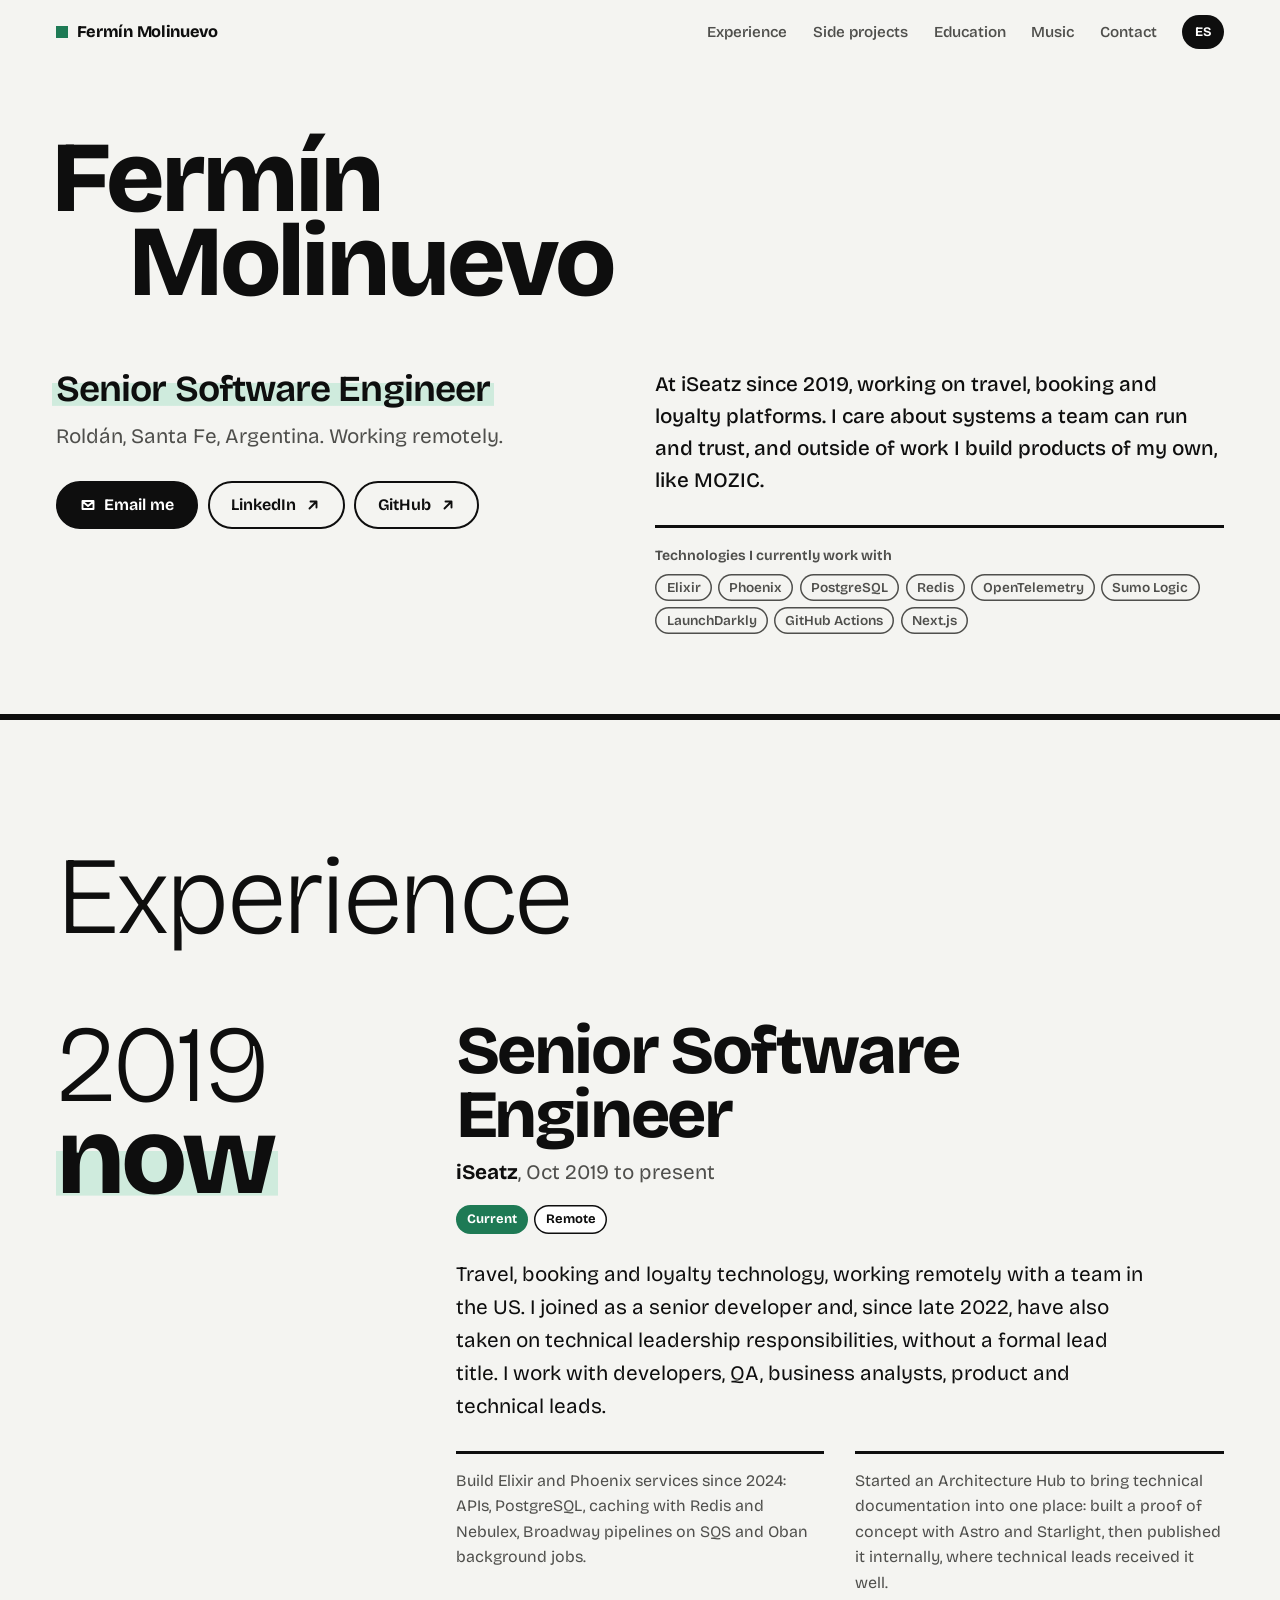
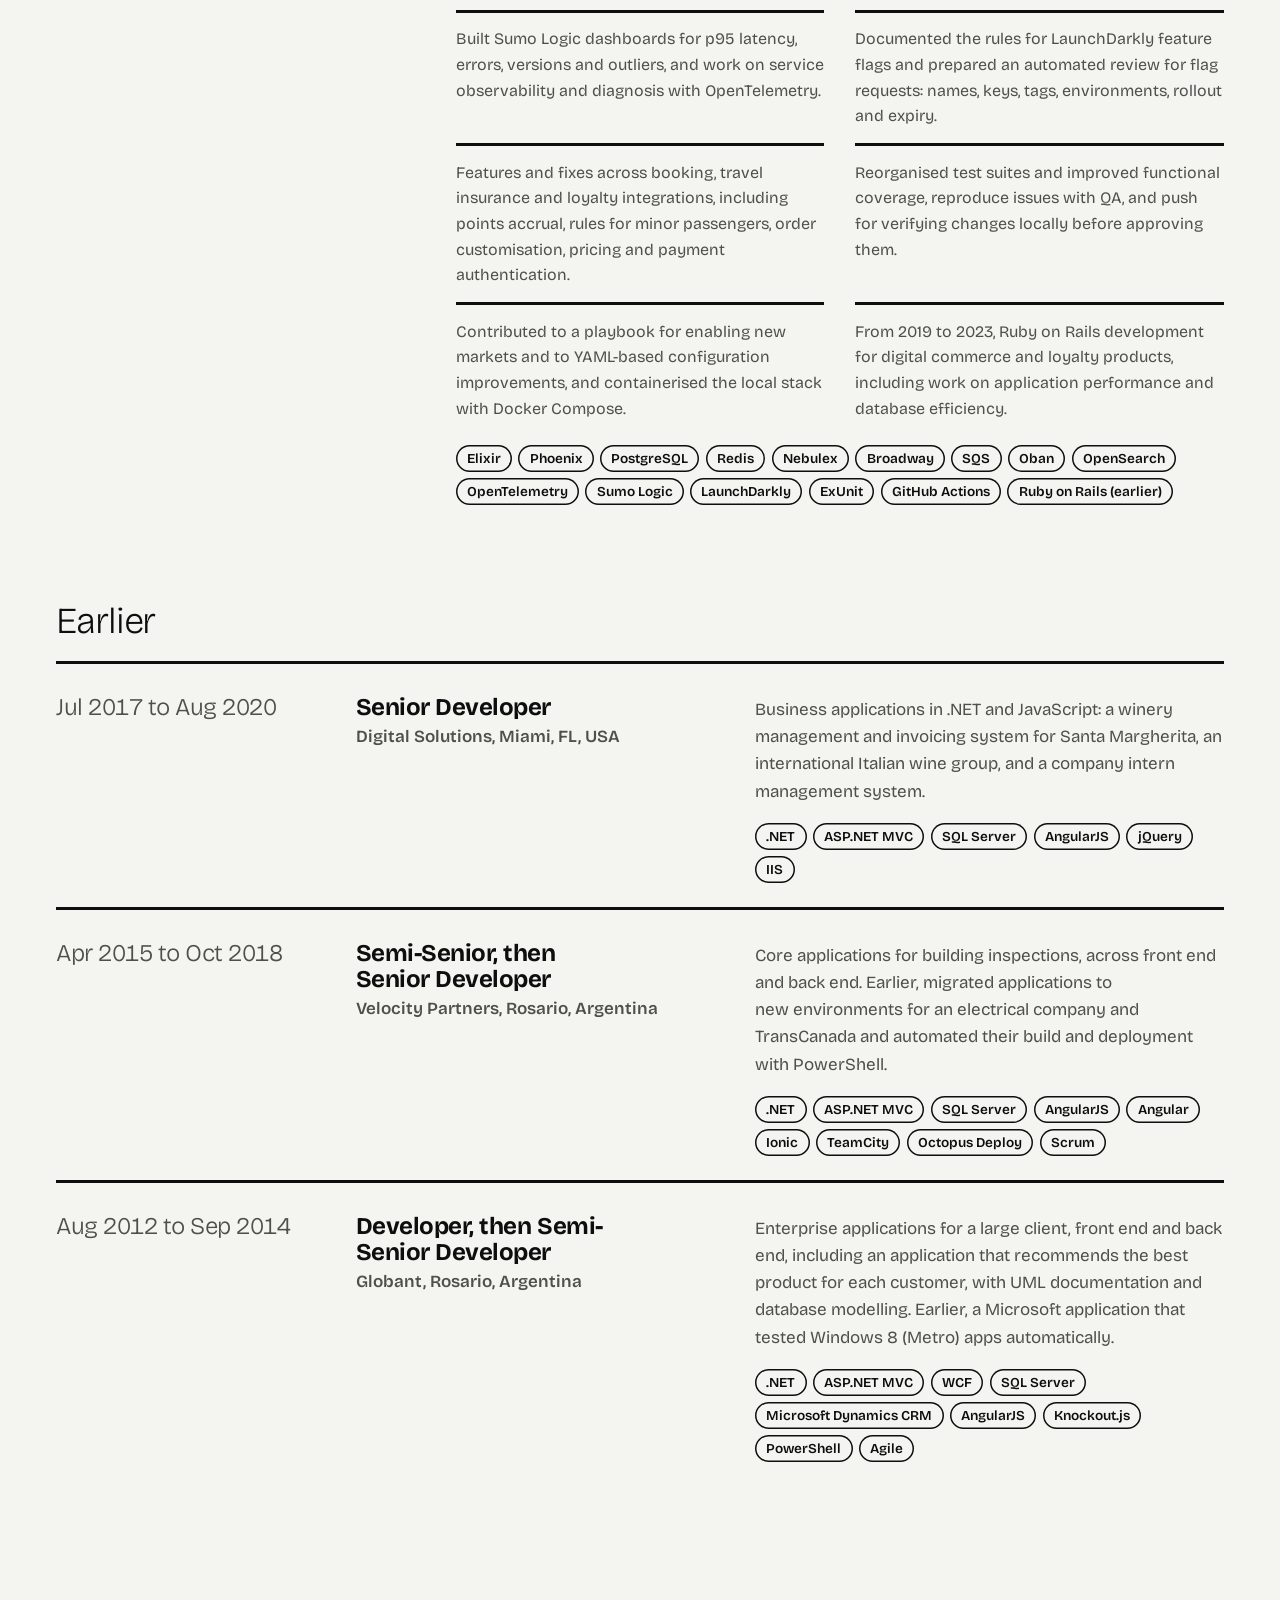
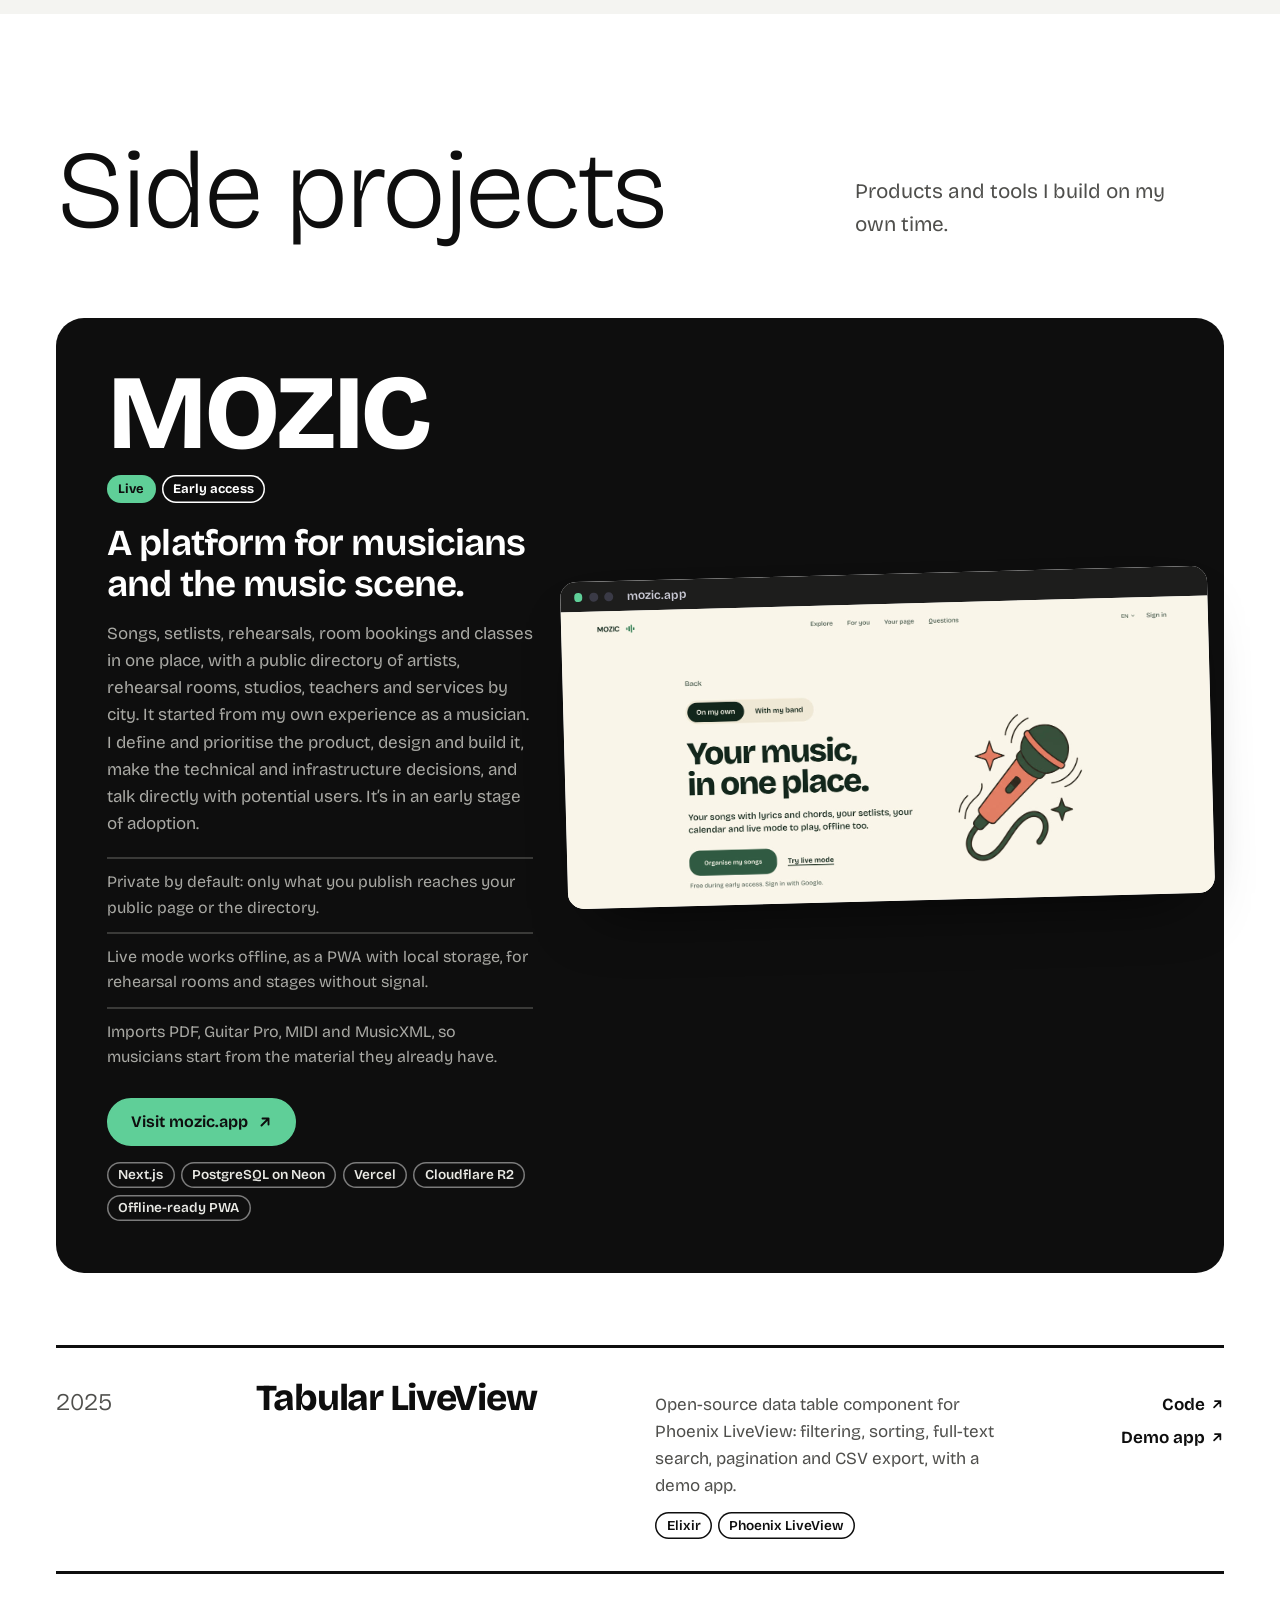
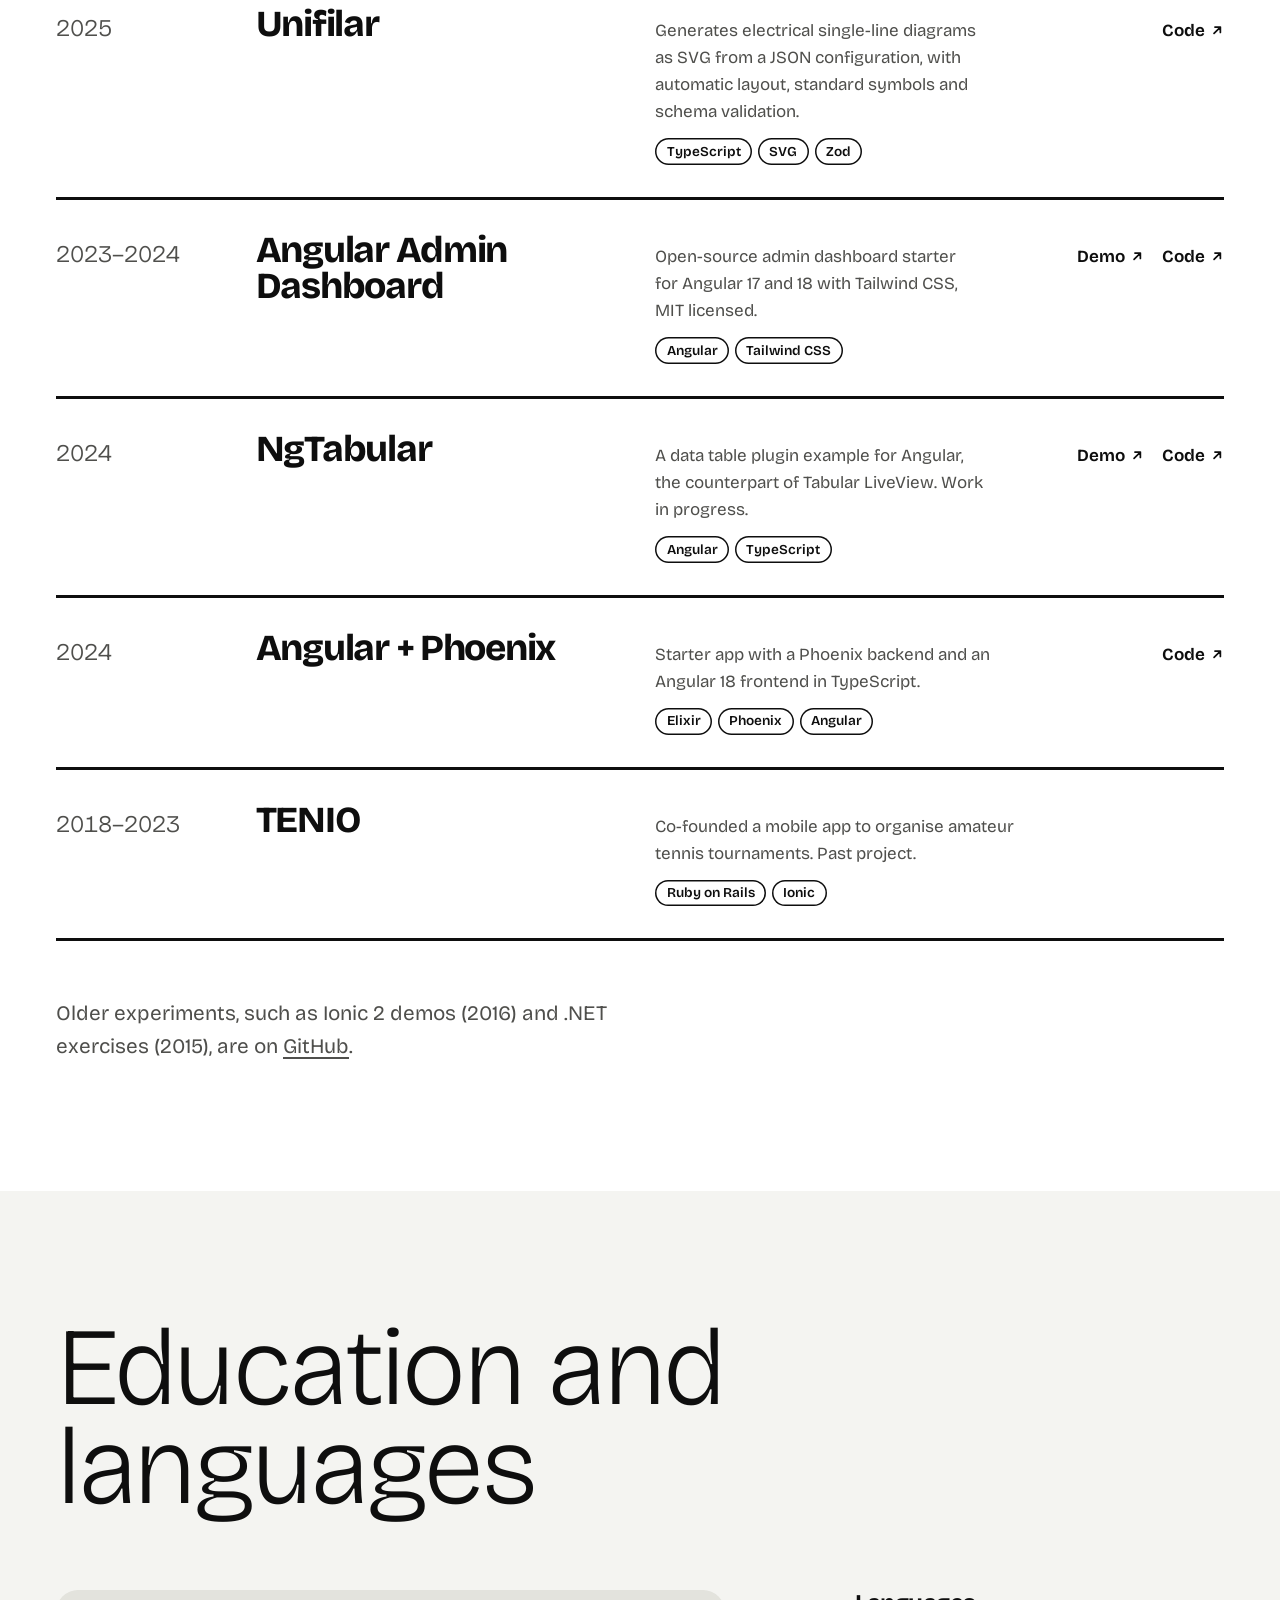
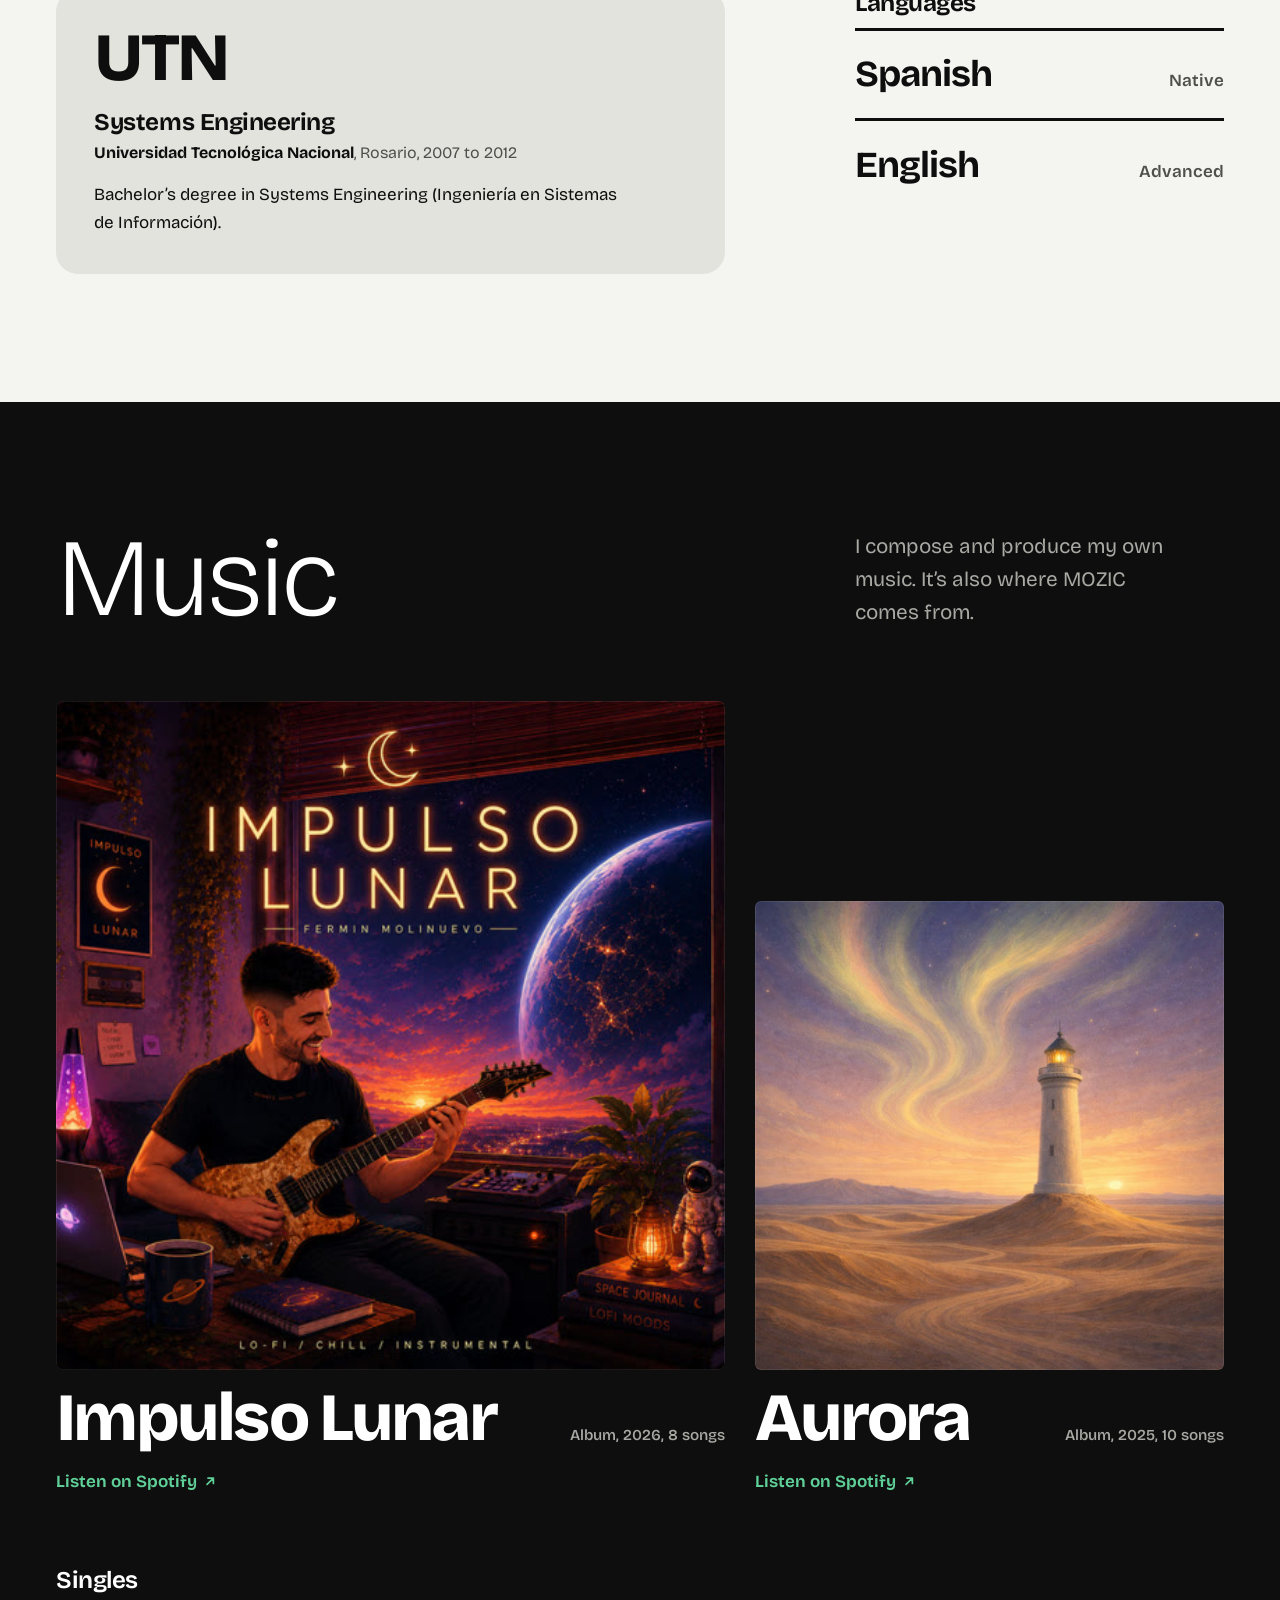
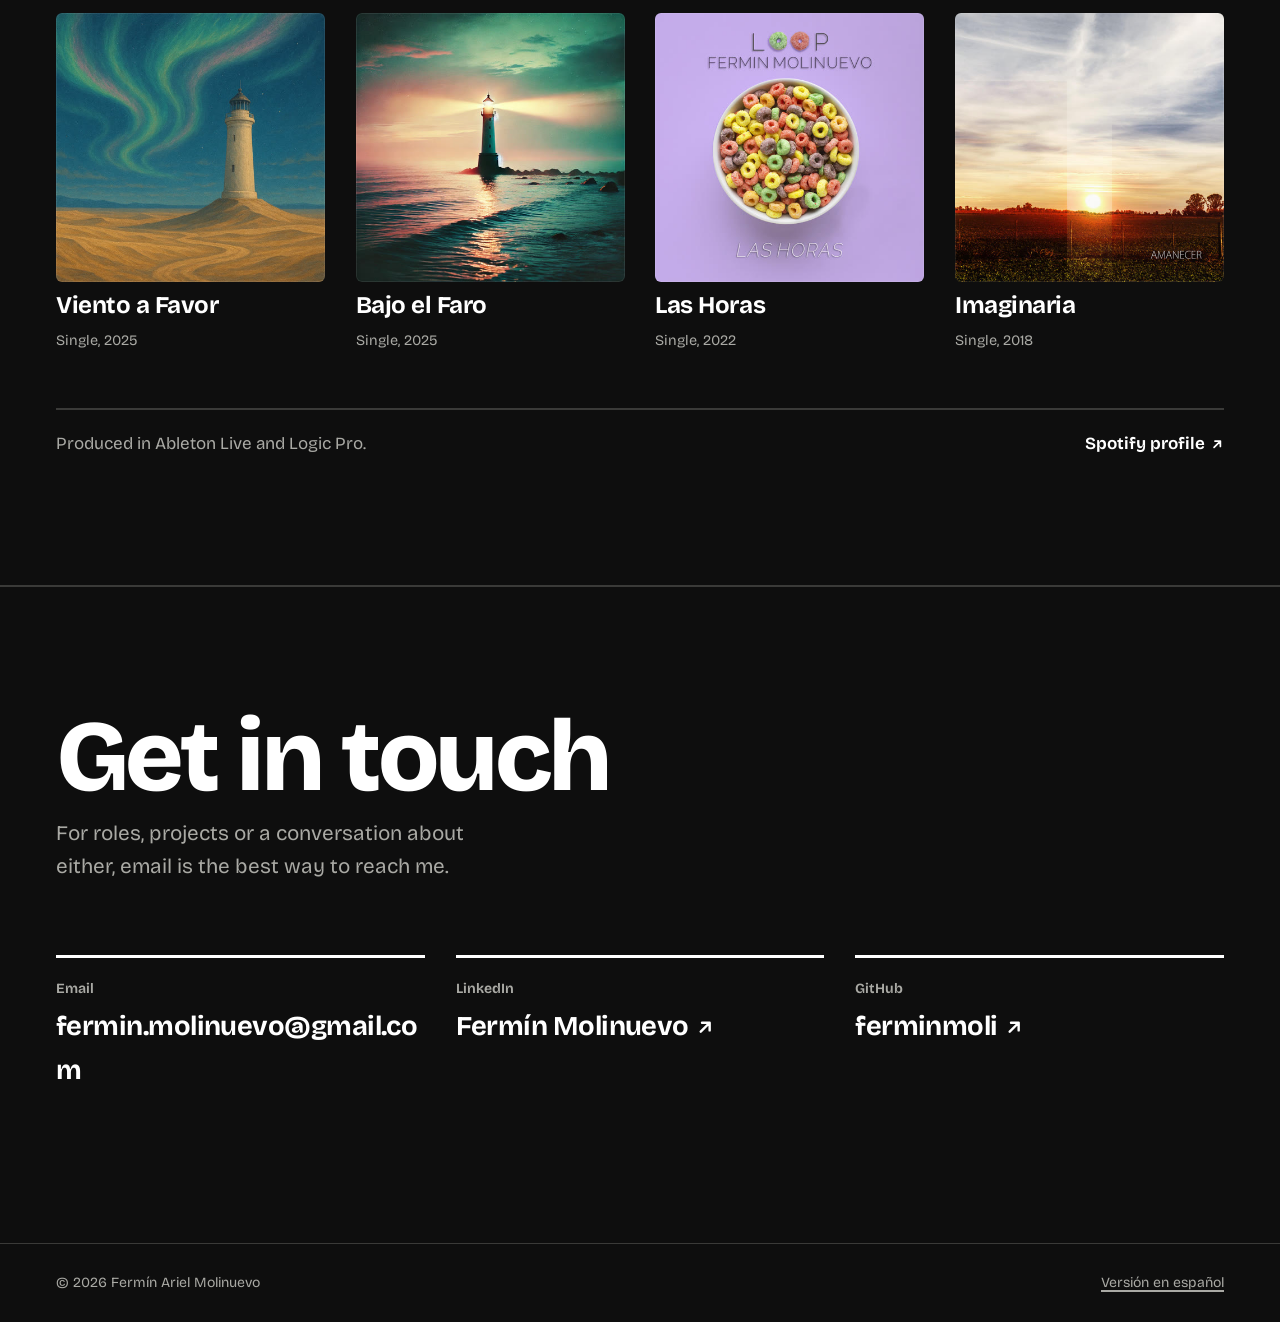
==== commit 074a10e8: "Show side projects as an editorial list and update music intro Co-Authored-By: Claude Opus 5.5 <nore" ====
--- a/index.html
+++ b/index.html
@@ -189,58 +189,44 @@
           </div>
         </article>
 
-        <div class="mosaic">
-          <article class="tile lilac t-tabular" aria-labelledby="tlv-title">
-            <div class="top"><h3 id="tlv-title">Tabular LiveView</h3><span class="year">2025</span></div>
-            <p>Open-source data table component for Phoenix LiveView: filtering, sorting, full-text search, pagination and CSV export, with a demo app.</p>
-            <div class="foot">
-              <ul class="chips"><li>Elixir</li><li>Phoenix LiveView</li></ul>
-              <span class="links"><a class="ext" href="https://github.com/ferminmoli/tabular_live_view" rel="noopener">Code <svg class="ico" aria-hidden="true"><use href="#i-out"/></svg></a><a class="ext" href="https://github.com/ferminmoli/tabular_live_view_demo" rel="noopener">Demo app <svg class="ico" aria-hidden="true"><use href="#i-out"/></svg></a></span>
-            </div>
-          </article>
-          <article class="tile ink t-unifilar" aria-labelledby="uni-title">
-            <div class="top"><h3 id="uni-title">Unifilar</h3><span class="year">2025</span></div>
-            <p>Generates electrical single-line diagrams as SVG from a JSON configuration, with automatic layout, standard symbols and schema validation.</p>
-            <div class="foot">
-              <ul class="chips"><li>TypeScript</li><li>SVG</li><li>Zod</li></ul>
-              <span class="links"><a class="ext" href="https://github.com/ferminmoli/unifilar-v2" rel="noopener">Code <svg class="ico" aria-hidden="true"><use href="#i-out"/></svg></a></span>
-            </div>
-          </article>
-          <article class="tile image t-admin" aria-labelledby="adm-title">
-            <div class="pic"><img src="assets/angular-admin.jpg" width="1600" height="411" loading="lazy" decoding="async" alt="The Angular Admin Dashboard demo: a sidebar and three statistic cards with line charts."></div>
-            <div class="body">
-              <div class="top"><h3 id="adm-title">Angular Admin Dashboard</h3><span class="year">2023–2024</span></div>
-              <p>Open-source admin dashboard starter for Angular 17 and 18 with Tailwind CSS, MIT licensed.</p>
-              <div class="foot">
-                <ul class="chips"><li>Angular</li><li>Tailwind CSS</li></ul>
-                <span class="links"><a class="ext" href="https://angular-18-admin.vercel.app" rel="noopener">Demo <svg class="ico" aria-hidden="true"><use href="#i-out"/></svg></a><a class="ext" href="https://github.com/ferminmoli/angular-18-admin" rel="noopener">Code <svg class="ico" aria-hidden="true"><use href="#i-out"/></svg></a></span>
-              </div>
-            </div>
-          </article>
-          <article class="tile peach t-ng" aria-labelledby="ngt-title">
-            <div class="top"><h3 id="ngt-title">NgTabular</h3><span class="year">2024</span></div>
-            <p>A data table plugin example for Angular, the counterpart of Tabular LiveView. Work in progress.</p>
-            <div class="foot">
-              <ul class="chips"><li>Angular</li><li>TypeScript</li></ul>
-              <span class="links"><a class="ext" href="https://ng-tabular.vercel.app" rel="noopener">Demo <svg class="ico" aria-hidden="true"><use href="#i-out"/></svg></a><a class="ext" href="https://github.com/ferminmoli/ng-tabular" rel="noopener">Code <svg class="ico" aria-hidden="true"><use href="#i-out"/></svg></a></span>
-            </div>
-          </article>
-          <article class="tile plain t-phoenix" aria-labelledby="ap-title">
-            <div class="top"><h3 id="ap-title">Angular + Phoenix</h3><span class="year">2024</span></div>
-            <p>Starter app with a Phoenix backend and an Angular 18 frontend in TypeScript.</p>
-            <div class="foot">
-              <ul class="chips"><li>Elixir</li><li>Phoenix</li><li>Angular</li></ul>
-              <span class="links"><a class="ext" href="https://github.com/ferminmoli/angular-phoenix" rel="noopener">Code <svg class="ico" aria-hidden="true"><use href="#i-out"/></svg></a></span>
-            </div>
-          </article>
-          <article class="tile quiet t-tenio" aria-labelledby="tenio-title">
-            <div class="top"><h3 id="tenio-title">TENIO</h3><span class="year">2018–2023</span></div>
-            <p>Co-founded a mobile app to organise amateur tennis tournaments. Past project.</p>
-            <div class="foot">
-              <ul class="chips"><li>Ruby on Rails</li><li>Ionic</li></ul>
-            </div>
-          </article>
-        </div>
+        <ul class="project-list">
+          <li class="project-row">
+            <span class="year">2025</span>
+            <h3 id="tlv-title">Tabular LiveView</h3>
+            <div class="desc"><p>Open-source data table component for Phoenix LiveView: filtering, sorting, full-text search, pagination and CSV export, with a demo app.</p><ul class="chips"><li>Elixir</li><li>Phoenix LiveView</li></ul></div>
+            <div class="links"><a class="ext" href="https://github.com/ferminmoli/tabular_live_view" rel="noopener">Code <svg class="ico" aria-hidden="true"><use href="#i-out"/></svg></a><a class="ext" href="https://github.com/ferminmoli/tabular_live_view_demo" rel="noopener">Demo app <svg class="ico" aria-hidden="true"><use href="#i-out"/></svg></a></div>
+          </li>
+          <li class="project-row">
+            <span class="year">2025</span>
+            <h3 id="uni-title">Unifilar</h3>
+            <div class="desc"><p>Generates electrical single-line diagrams as SVG from a JSON configuration, with automatic layout, standard symbols and schema validation.</p><ul class="chips"><li>TypeScript</li><li>SVG</li><li>Zod</li></ul></div>
+            <div class="links"><a class="ext" href="https://github.com/ferminmoli/unifilar-v2" rel="noopener">Code <svg class="ico" aria-hidden="true"><use href="#i-out"/></svg></a></div>
+          </li>
+          <li class="project-row">
+            <span class="year">2023–2024</span>
+            <h3 id="adm-title">Angular Admin Dashboard</h3>
+            <div class="desc"><p>Open-source admin dashboard starter for Angular 17 and 18 with Tailwind CSS, MIT licensed.</p><ul class="chips"><li>Angular</li><li>Tailwind CSS</li></ul></div>
+            <div class="links"><a class="ext" href="https://angular-18-admin.vercel.app" rel="noopener">Demo <svg class="ico" aria-hidden="true"><use href="#i-out"/></svg></a><a class="ext" href="https://github.com/ferminmoli/angular-18-admin" rel="noopener">Code <svg class="ico" aria-hidden="true"><use href="#i-out"/></svg></a></div>
+          </li>
+          <li class="project-row">
+            <span class="year">2024</span>
+            <h3 id="ngt-title">NgTabular</h3>
+            <div class="desc"><p>A data table plugin example for Angular, the counterpart of Tabular LiveView. Work in progress.</p><ul class="chips"><li>Angular</li><li>TypeScript</li></ul></div>
+            <div class="links"><a class="ext" href="https://ng-tabular.vercel.app" rel="noopener">Demo <svg class="ico" aria-hidden="true"><use href="#i-out"/></svg></a><a class="ext" href="https://github.com/ferminmoli/ng-tabular" rel="noopener">Code <svg class="ico" aria-hidden="true"><use href="#i-out"/></svg></a></div>
+          </li>
+          <li class="project-row">
+            <span class="year">2024</span>
+            <h3 id="ap-title">Angular + Phoenix</h3>
+            <div class="desc"><p>Starter app with a Phoenix backend and an Angular 18 frontend in TypeScript.</p><ul class="chips"><li>Elixir</li><li>Phoenix</li><li>Angular</li></ul></div>
+            <div class="links"><a class="ext" href="https://github.com/ferminmoli/angular-phoenix" rel="noopener">Code <svg class="ico" aria-hidden="true"><use href="#i-out"/></svg></a></div>
+          </li>
+          <li class="project-row">
+            <span class="year">2018–2023</span>
+            <h3 id="tenio-title">TENIO</h3>
+            <div class="desc"><p>Co-founded a mobile app to organise amateur tennis tournaments. Past project.</p><ul class="chips"><li>Ruby on Rails</li><li>Ionic</li></ul></div>
+            <div class="links"></div>
+          </li>
+        </ul>
 
         <p class="archive">Older experiments, such as Ionic 2 demos (2016) and .NET exercises (2015), are on <a class="link" href="https://github.com/ferminmoli?tab=repositories" rel="noopener">GitHub</a>.</p>
       </div>
@@ -273,7 +259,7 @@
       <div class="wrap">
         <header class="section-head">
           <h2 id="music-title">Music</h2>
-          <p>I compose and produce my own music, and play guitar, bass and piano. It’s also where MOZIC comes from.</p>
+          <p>I compose and produce my own music. It’s also where MOZIC comes from.</p>
         </header>
         <div class="albums">
           <article class="album">
--- a/styles.css
+++ b/styles.css
@@ -84,7 +84,7 @@
 ::selection { background: var(--mint); color: var(--ink); }
 
 :focus-visible { outline: 3px solid var(--ink); outline-offset: 3px; border-radius: 4px; }
-.feature :focus-visible, .contact :focus-visible, .beyond :focus-visible, .tile.ink :focus-visible, .tile.image :focus-visible { outline-color: var(--green-bright); }
+.feature :focus-visible, .contact :focus-visible, .beyond :focus-visible { outline-color: var(--green-bright); }
 
 .wrap { width: 100%; max-width: var(--wrap); margin-inline: auto; padding-inline: var(--gutter); }
 
@@ -149,7 +149,6 @@
 
 .ext { background: linear-gradient(var(--mint), var(--mint)) no-repeat 0 90% / 0% 40%; transition: background-size .35s var(--ease-out), color .25s var(--ease-out); }
 .ext:hover { background-size: 100% 40%; }
-.tile.ink .ext:hover, .tile.image .ext:hover { color: var(--ink); background-size: 100% 100%; }
 .ext:hover .ico { transform: translate(2px, -2px); }
 
 /* ---------- Header ---------- */
@@ -291,7 +290,7 @@
 .job-chips { margin-top: .75rem; }
 .job .job-chips { grid-column: 8 / span 5; }
 @media (max-width: 59.99rem) { .job .job-chips { grid-column: auto; } }
-.tile.ink .chips li, .tile.image .chips li, .chips.on-dark li { color: #e9e9e4; box-shadow: inset 0 0 0 1.5px rgba(255, 255, 255, .45); }
+.chips.on-dark li { color: #e9e9e4; box-shadow: inset 0 0 0 1.5px rgba(255, 255, 255, .45); }
 
 /* ---------- Experience ---------- */
 
@@ -397,60 +396,27 @@
   .shot:hover .frame { transform: rotate(0deg) translateY(-4px); }
 }
 
-/* Mosaic: pieces with their own size, colour and content */
-.mosaic { display: grid; gap: var(--col-gap); margin-top: var(--col-gap); }
-@media (min-width: 48rem) {
-  .mosaic { grid-template-columns: repeat(12, minmax(0, 1fr)); }
-  .t-tabular { grid-column: span 7; }
-  .t-unifilar { grid-column: span 5; }
-  .t-admin { grid-column: span 8; }
-  .t-ng { grid-column: span 4; }
-  .t-phoenix { grid-column: span 6; }
-  .t-tenio { grid-column: span 6; }
-}
-
-.tile {
-  position: relative;
-  display: flex;
-  flex-direction: column;
-  gap: .75rem;
-  min-height: 15rem;
-  padding: clamp(1.4rem, 3vw, 2.25rem);
-  border-radius: 22px;
-  background: var(--ground);
-  transition: transform .4s var(--ease-out);
-}
-@media (prefers-reduced-motion: no-preference) {
-  .tile:hover { transform: translateY(-3px); }
-}
-.tile .top { display: flex; align-items: baseline; justify-content: space-between; gap: 1rem; }
-.tile h3 { font-size: var(--t-lg); font-weight: 760; letter-spacing: -0.035em; line-height: 1; }
-.tile .year { font-size: 1rem; font-weight: 300; letter-spacing: -0.01em; white-space: nowrap; font-variant-numeric: tabular-nums; }
-.tile p { margin: 0; max-width: 34rem; }
-.tile .foot { display: flex; flex-wrap: wrap; align-items: center; justify-content: space-between; gap: .5rem 1rem; margin-top: auto; padding-top: 1rem; }
-
-.tile .links { display: flex; gap: 1.1rem; }
-
-.tile.lilac { background: var(--mint); }
-.tile.ink { background: var(--ink); color: #fff; }
-
-.tile.peach { background: var(--white); box-shadow: inset 0 0 0 2px var(--ink); transition: transform .4s var(--ease-out), box-shadow .3s var(--ease-out); }
-.tile.plain { background: var(--mist); }
-.tile.quiet { background: transparent; box-shadow: inset 0 0 0 2px var(--rule); min-height: 0; transition: transform .4s var(--ease-out), box-shadow .3s var(--ease-out); }
-.tile.quiet:hover, .tile.peach:hover { box-shadow: inset 0 0 0 2px var(--ink), 6px 6px 0 var(--green); }
-.tile.quiet h3 { font-size: var(--t-md); }
-.tile.quiet p, .tile.quiet .year { color: var(--ink-soft); }
-
-.t-tabular h3 { font-size: clamp(2rem, 1.3rem + 2.4vw, 3.5rem); }
-
-.tile.image { padding: 0; overflow: hidden; background: var(--ink); color: #fff; }
-.tile.image .pic { overflow: hidden; }
-.tile.image img { width: 100%; aspect-ratio: 1600 / 411; object-fit: cover; object-position: left top; transition: transform .6s var(--ease-out); }
-@media (prefers-reduced-motion: no-preference) {
-  .tile.image:hover img { transform: scale(1.03); }
-}
-.tile.image .body { display: flex; flex-direction: column; gap: .75rem; padding: clamp(1.4rem, 3vw, 2.25rem); flex: 1; }
-
+/* Project list: an editorial index, not cards */
+.project-list { margin-top: clamp(3rem, 6vw, 4.5rem); border-bottom: 3px solid var(--ink); }
+.project-row {
+  display: grid;
+  gap: .6rem var(--col-gap);
+  padding: clamp(1.4rem, 3vw, 2rem) 0;
+  border-top: 3px solid var(--ink);
+}
+@media (min-width: 60rem) {
+  .project-row { grid-template-columns: repeat(12, minmax(0, 1fr)); align-items: baseline; }
+  .project-row .year { grid-column: 1 / span 2; }
+  .project-row h3 { grid-column: 3 / span 4; }
+  .project-row .desc { grid-column: 7 / span 4; }
+  .project-row .links { grid-column: 11 / span 2; justify-content: flex-end; }
+}
+.project-row .year { font-size: var(--t-md); font-weight: 300; color: var(--ink-soft); font-variant-numeric: tabular-nums; }
+.project-row h3 { font-size: var(--t-lg); font-weight: 760; letter-spacing: -0.035em; line-height: 1; transition: color .25s var(--ease-out); }
+.project-row .desc p { margin: 0; color: var(--ink-soft); }
+.project-row .desc .chips { margin-top: .8rem; }
+.project-row .links { display: flex; flex-wrap: wrap; gap: .4rem 1.1rem; }
+.project-row:hover h3 { color: var(--green); }
 
 .archive { margin: clamp(2.5rem, 5vw, 3.5rem) 0 0; font-size: var(--t-lead); color: var(--ink-soft); max-width: 40rem; }
 
@@ -566,8 +532,8 @@
 }
 
 @media print {
-  .site-header, .skip-link, .shot, .hero .actions, .hero::after, .tile.image .pic { display: none !important; }
-  body, .hero, .beyond, .contact, .feature, .tile, .degree, .tennis, .projects-section, .site-footer { background: #fff !important; color: #000 !important; box-shadow: none !important; }
+  .site-header, .skip-link, .shot, .hero .actions, .hero::after { display: none !important; }
+  body, .hero, .beyond, .contact, .feature, .degree, .projects-section, .site-footer { background: #fff !important; color: #000 !important; box-shadow: none !important; }
   .hero *, .beyond *, .contact * { color: #000 !important; }
   .section { padding-block: 1.25rem; }
 }
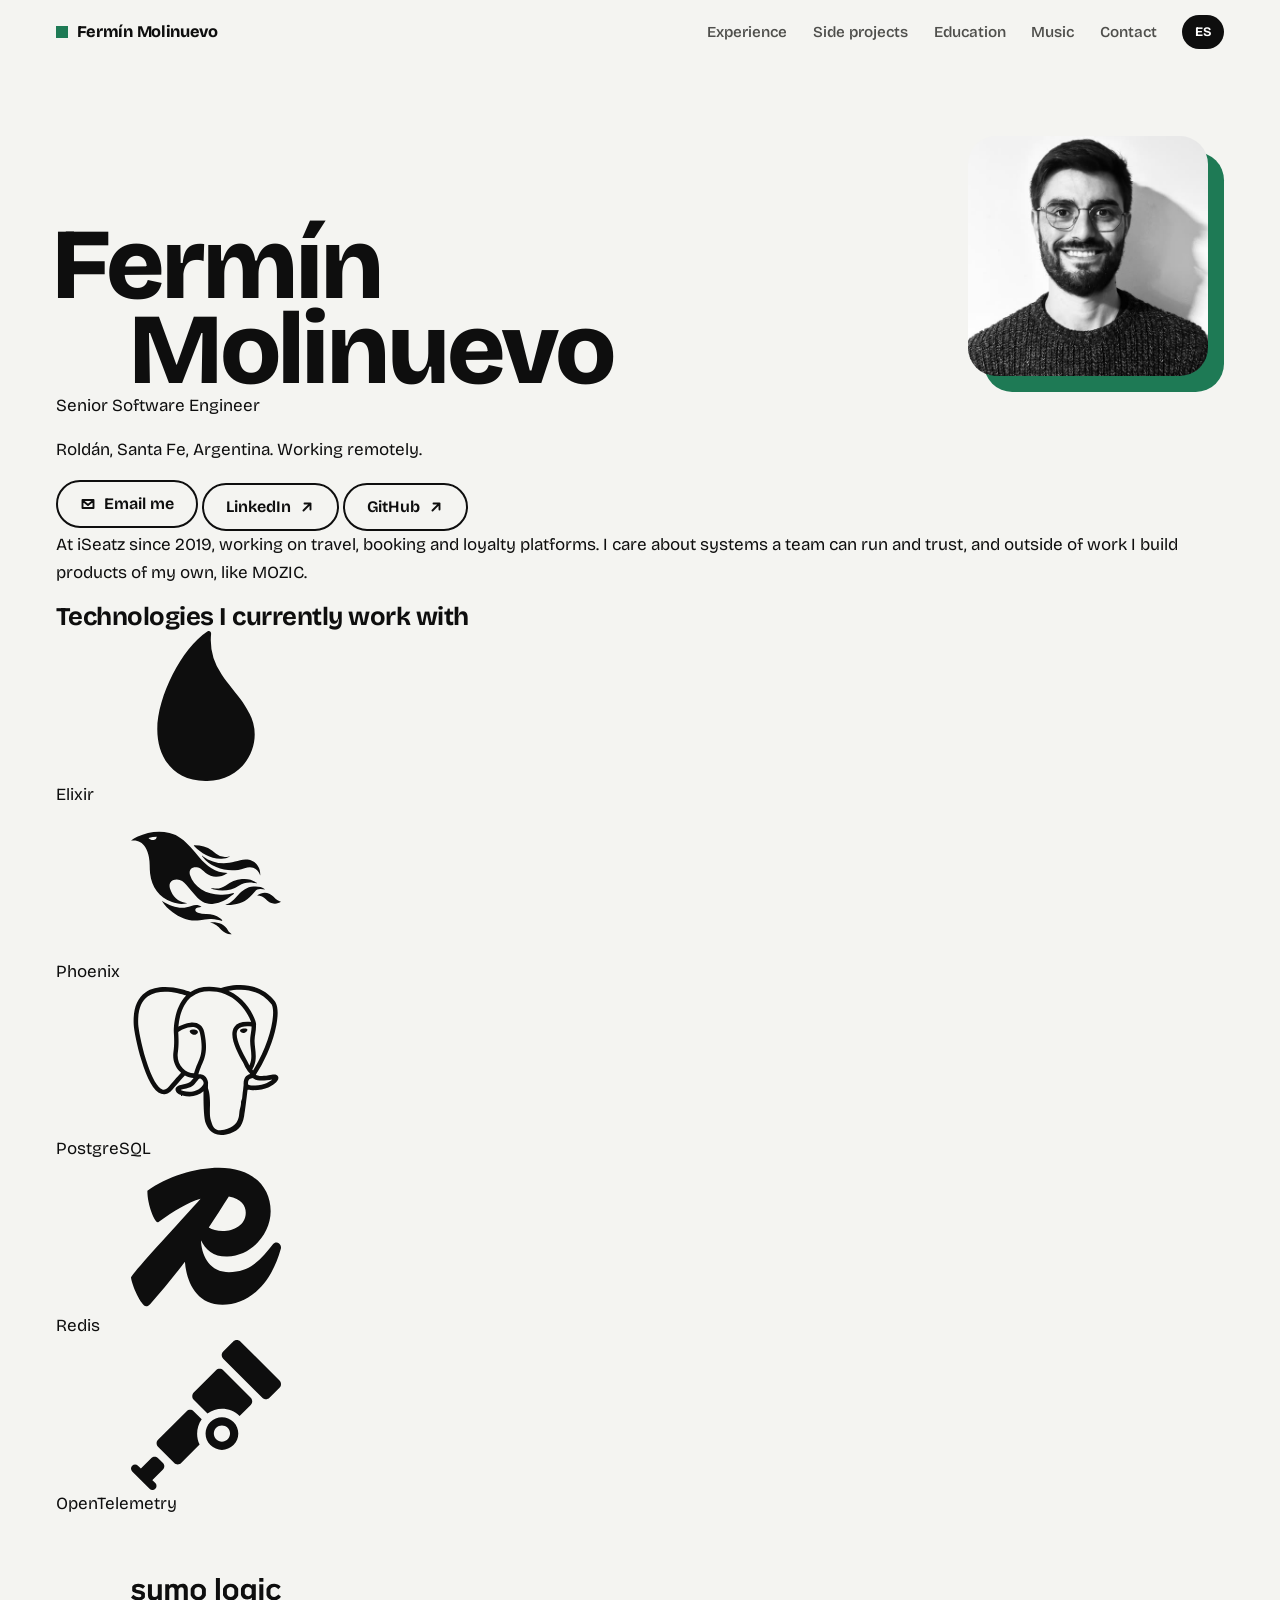
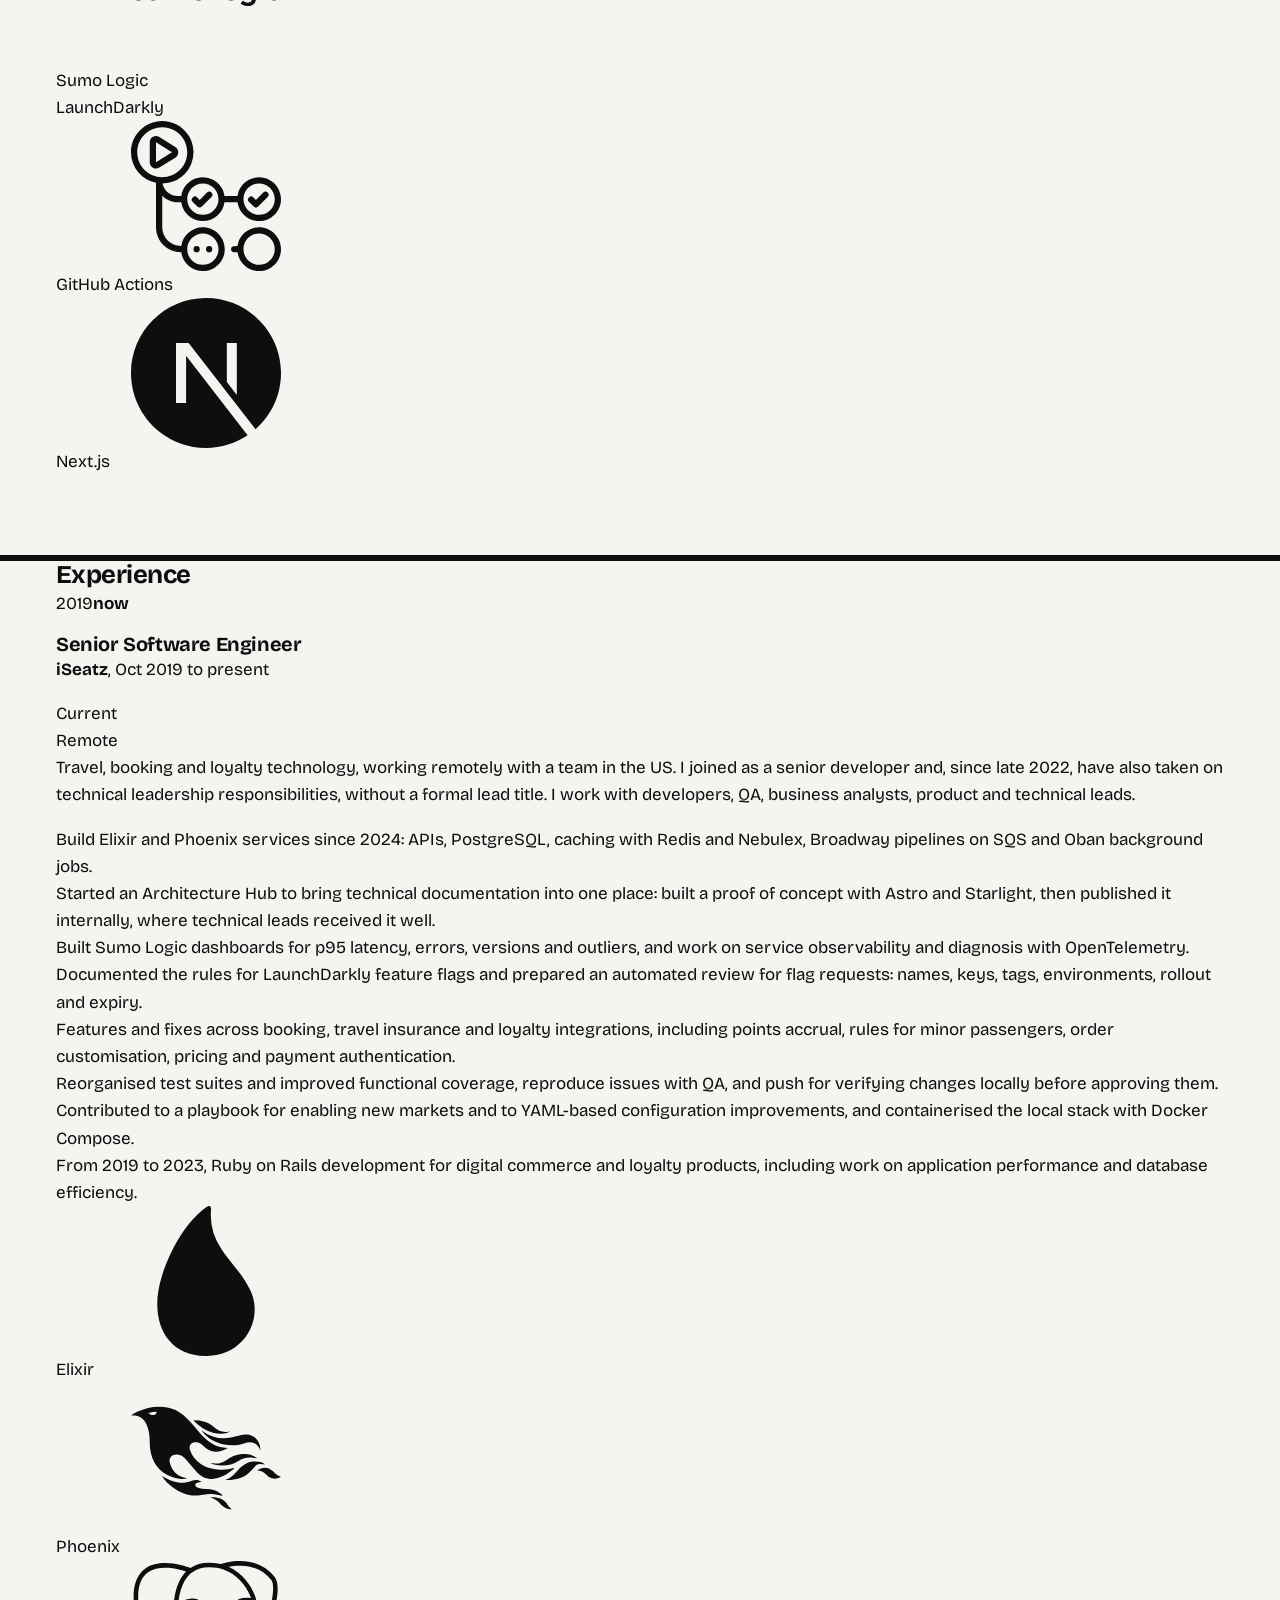
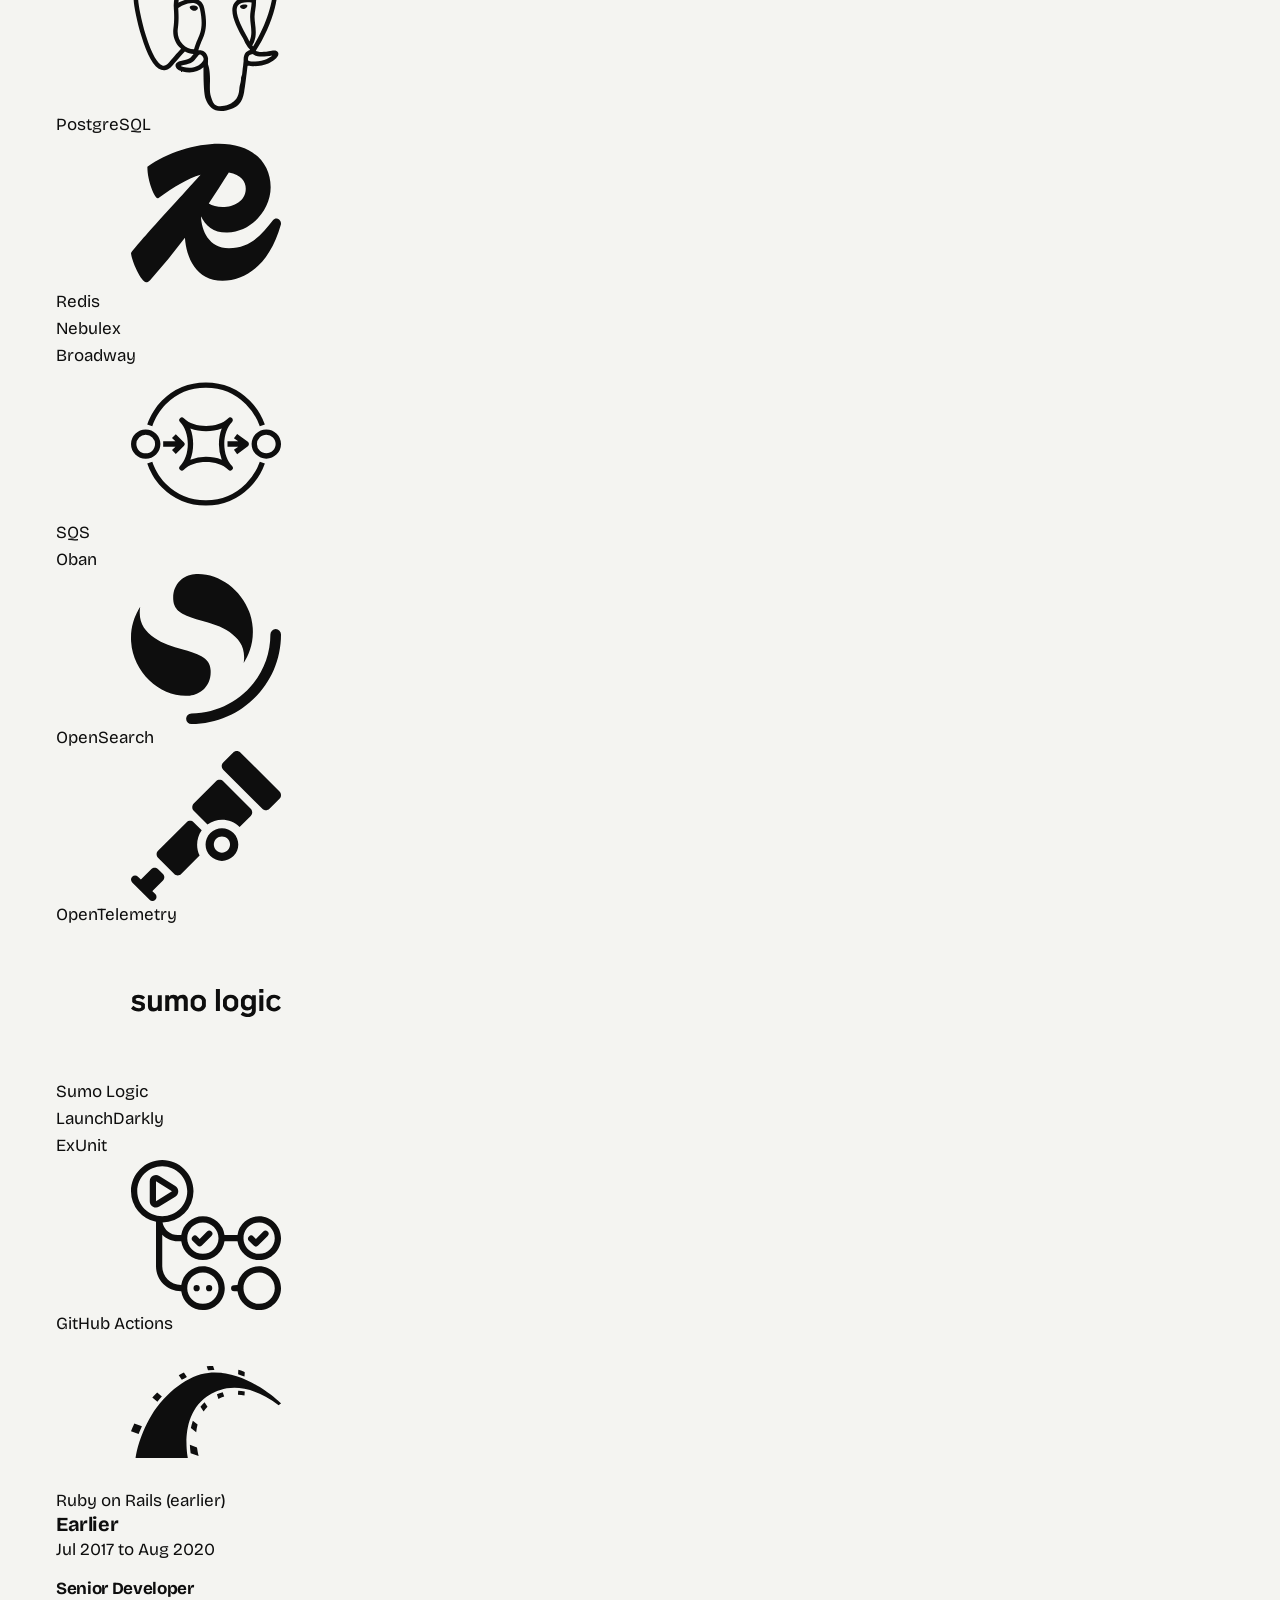
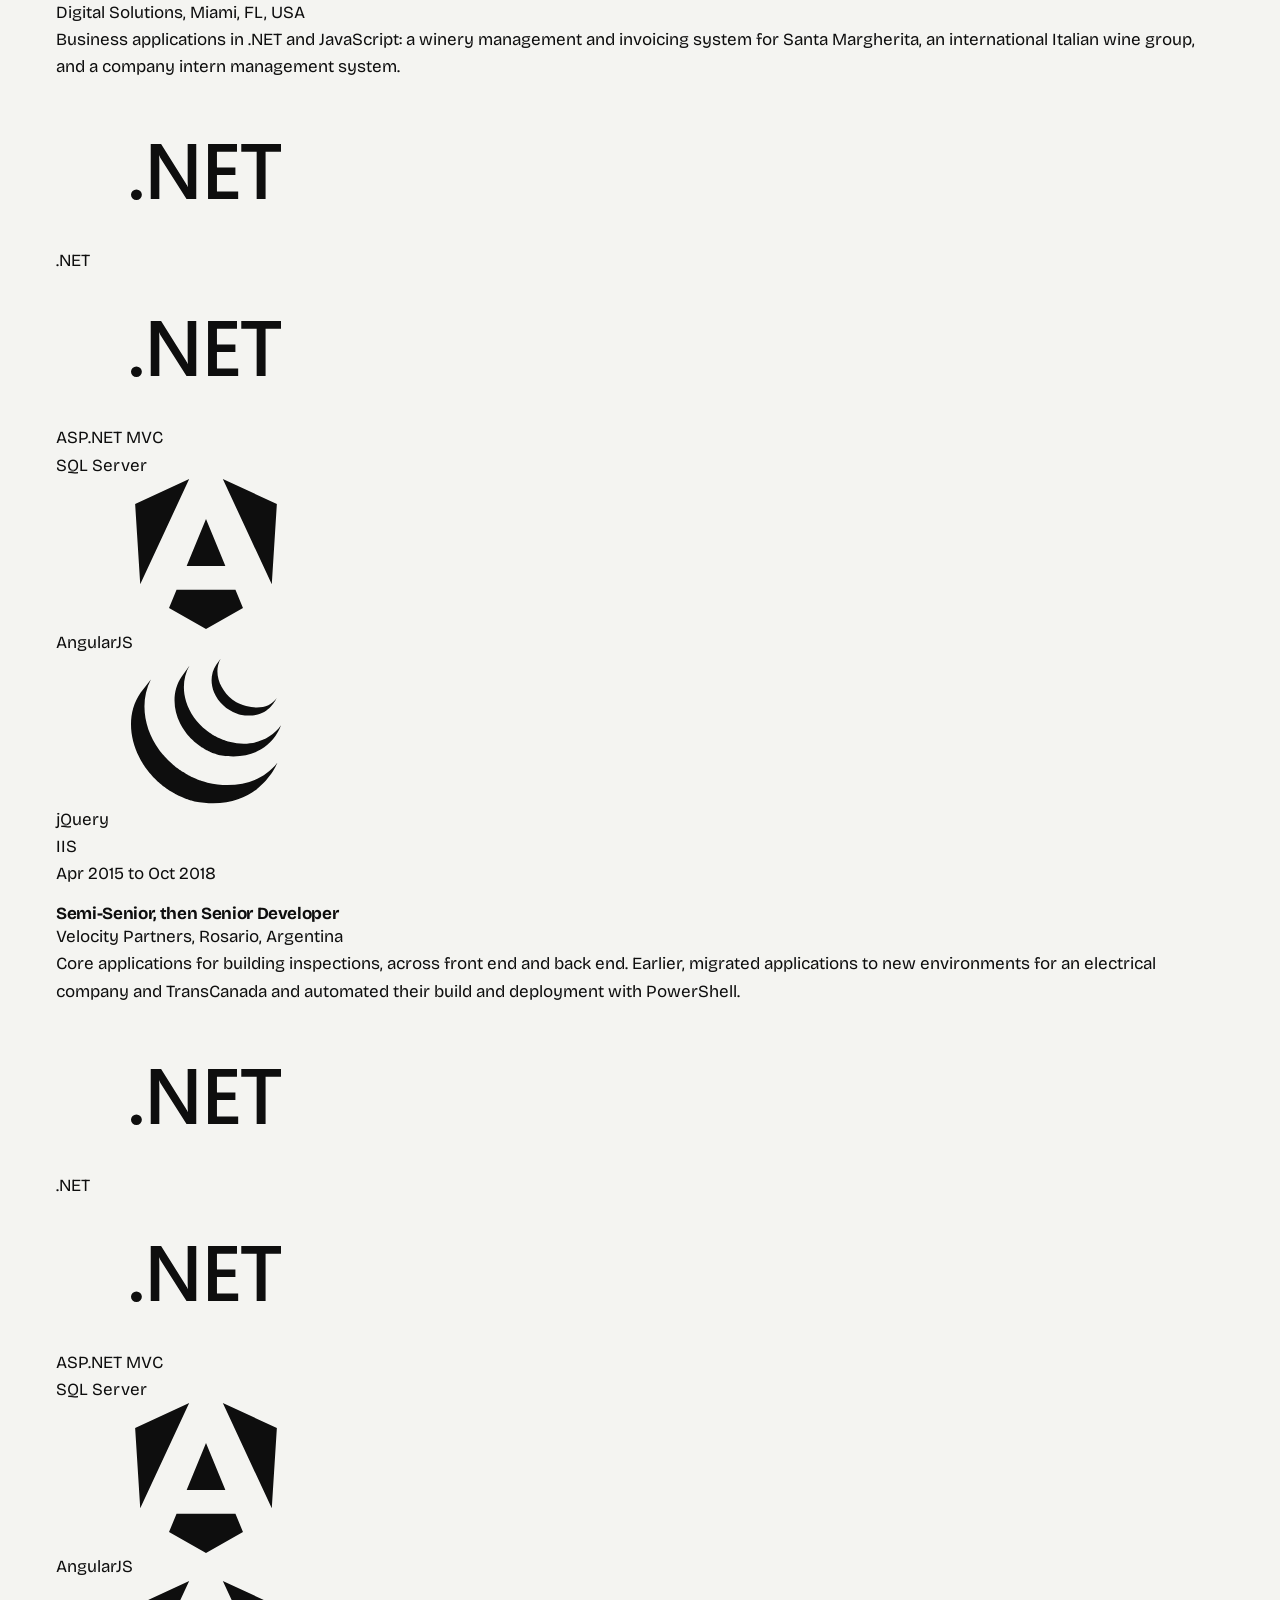
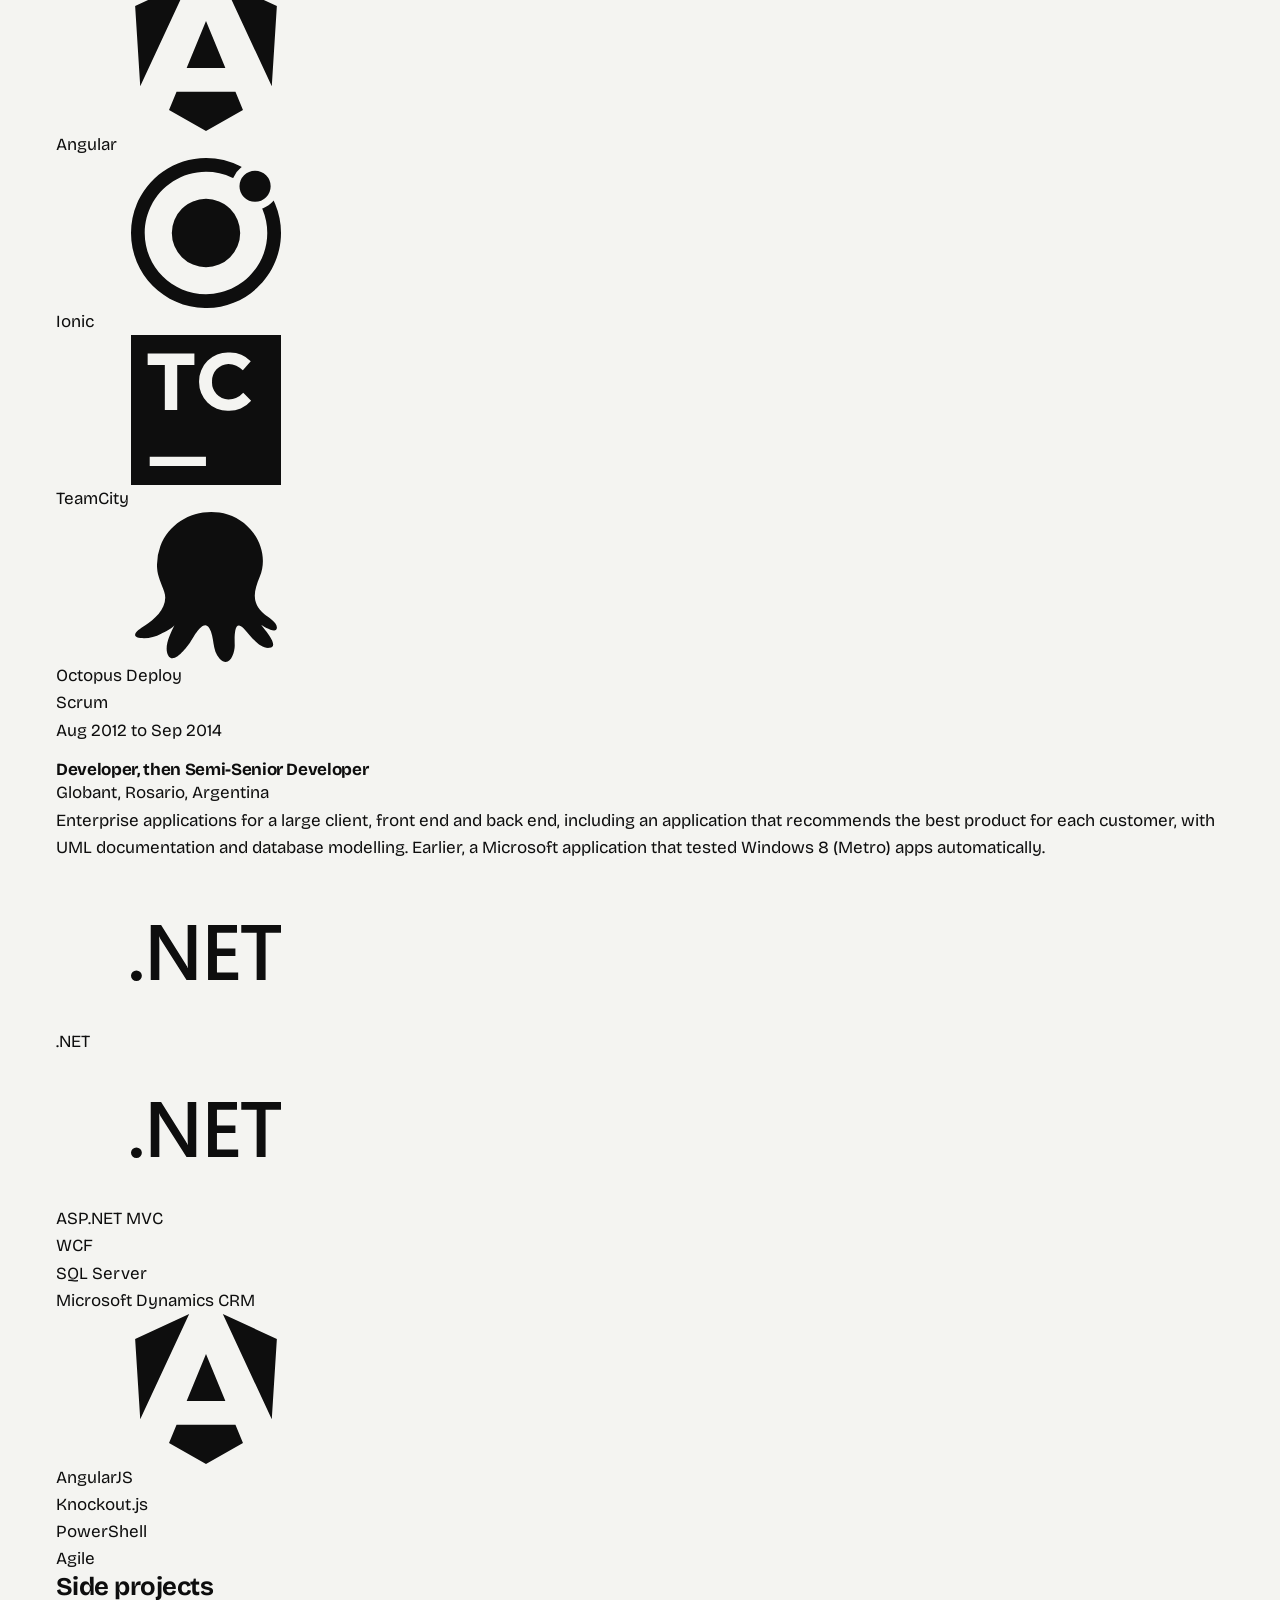
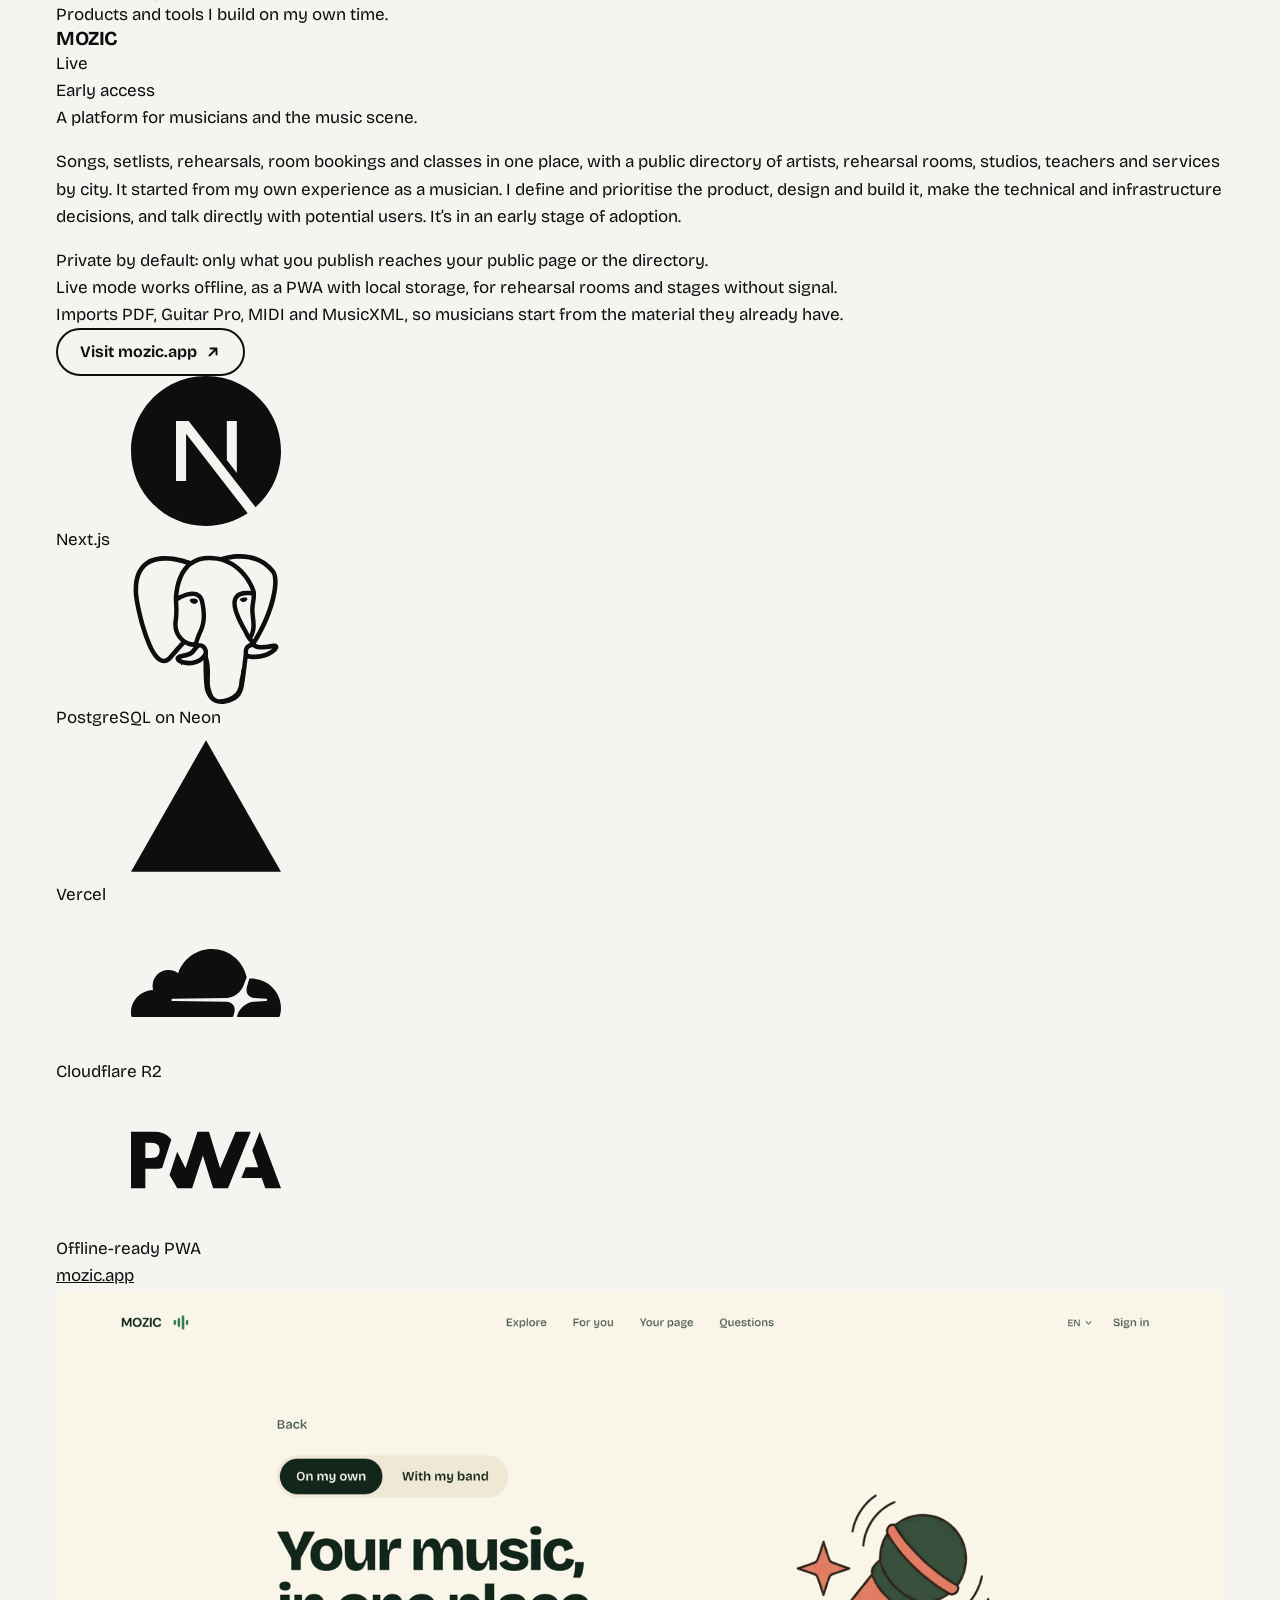
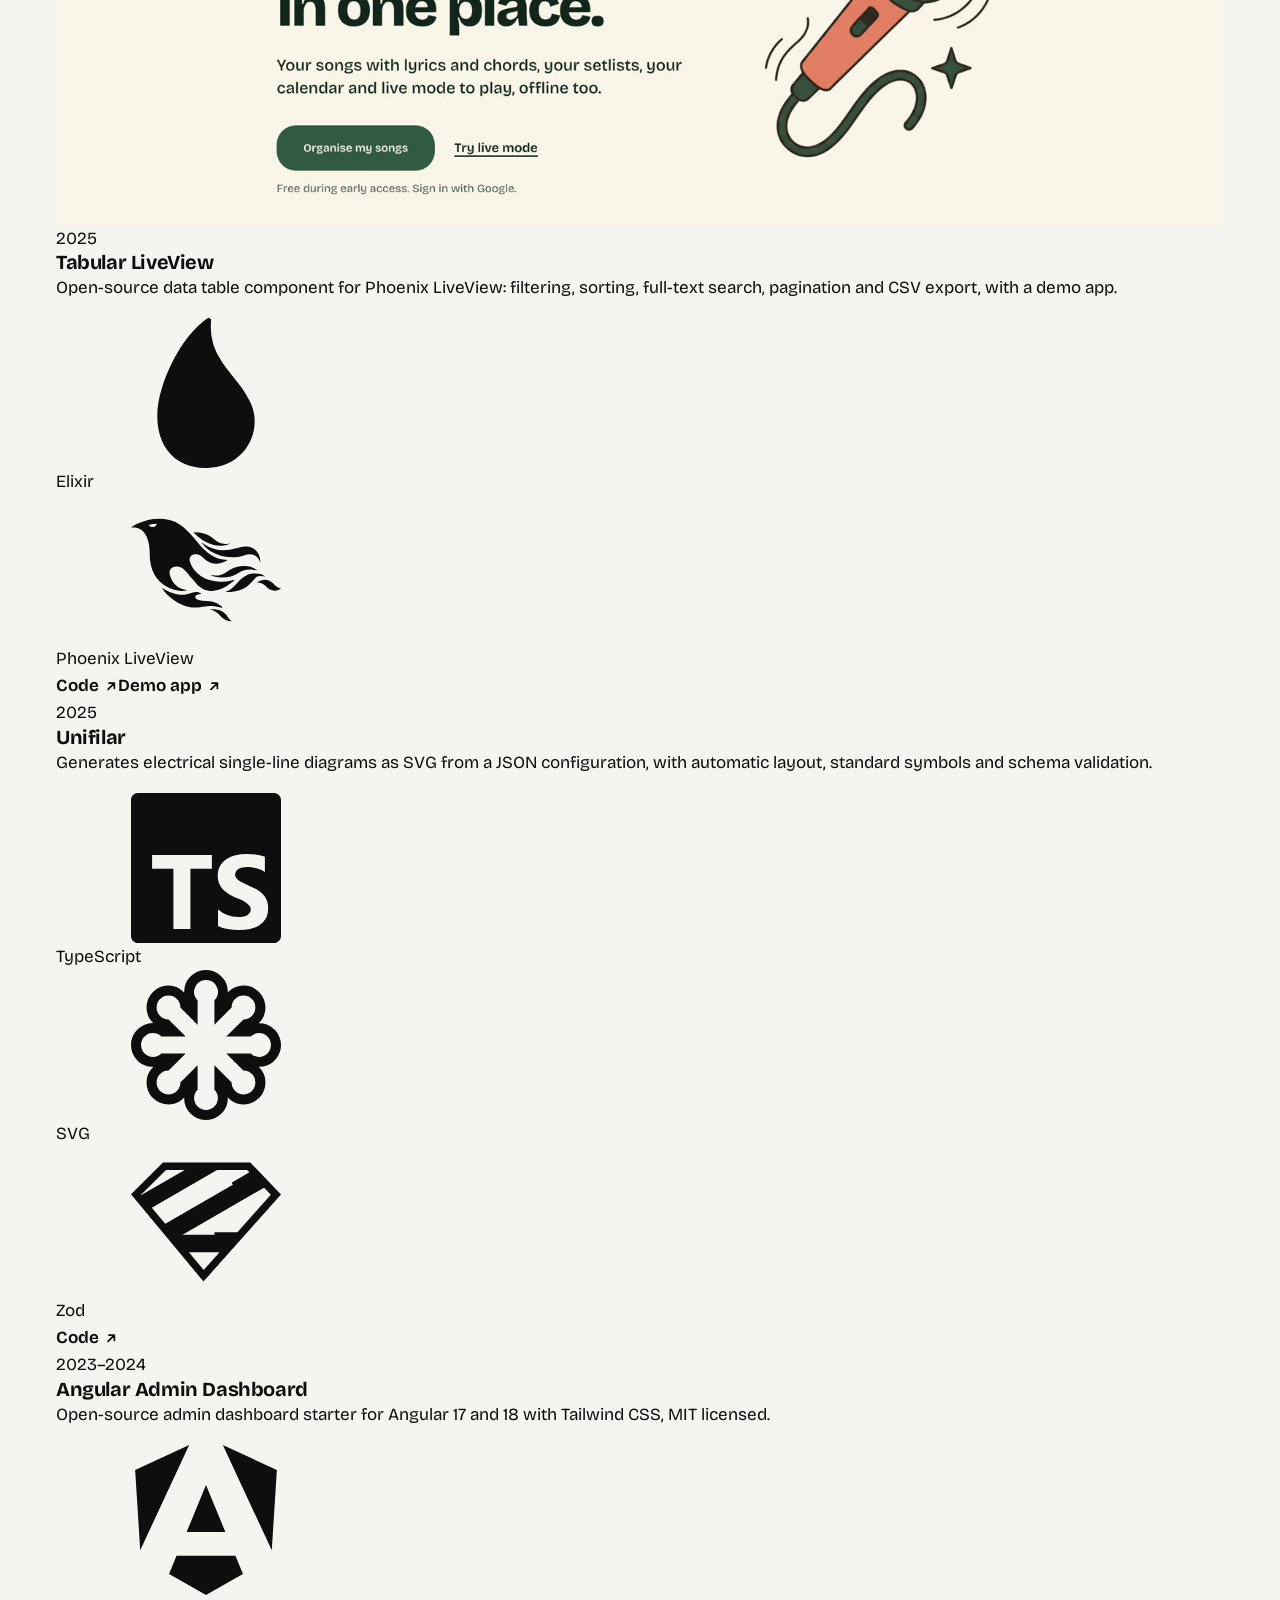
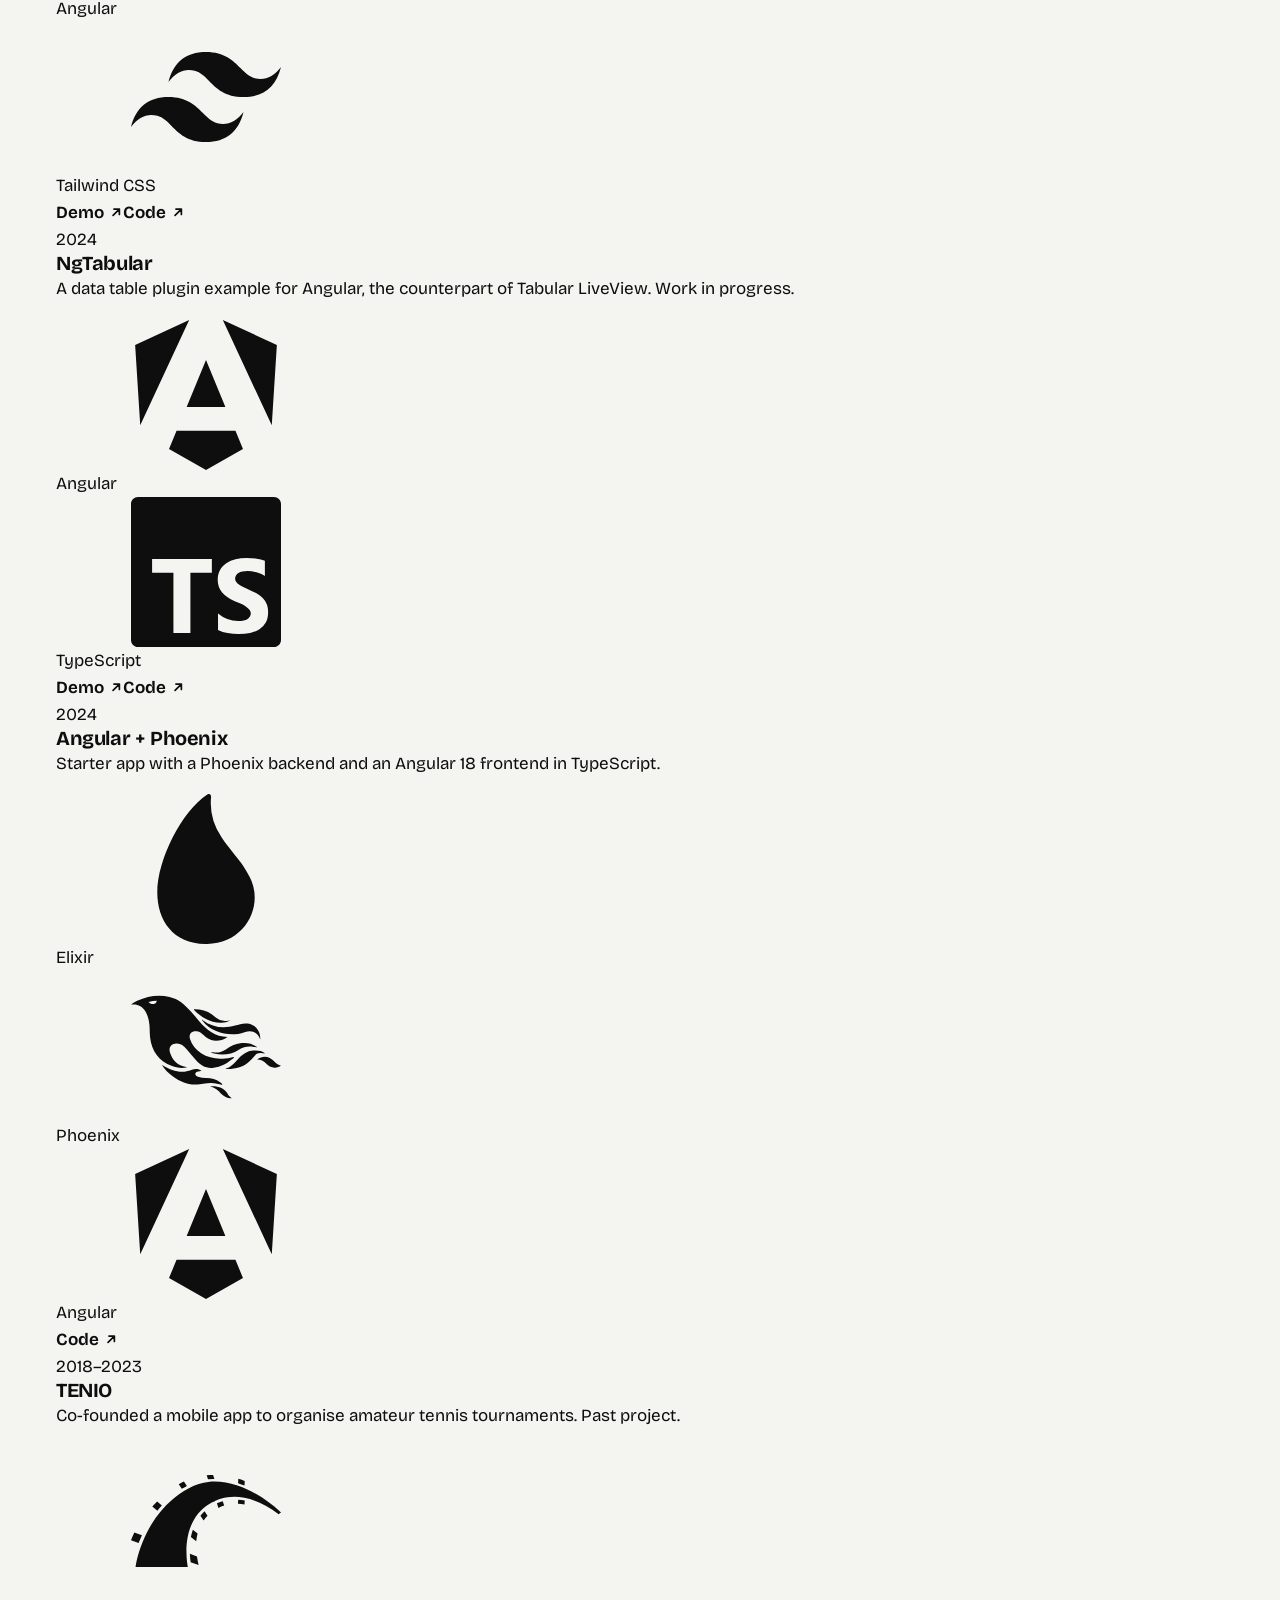
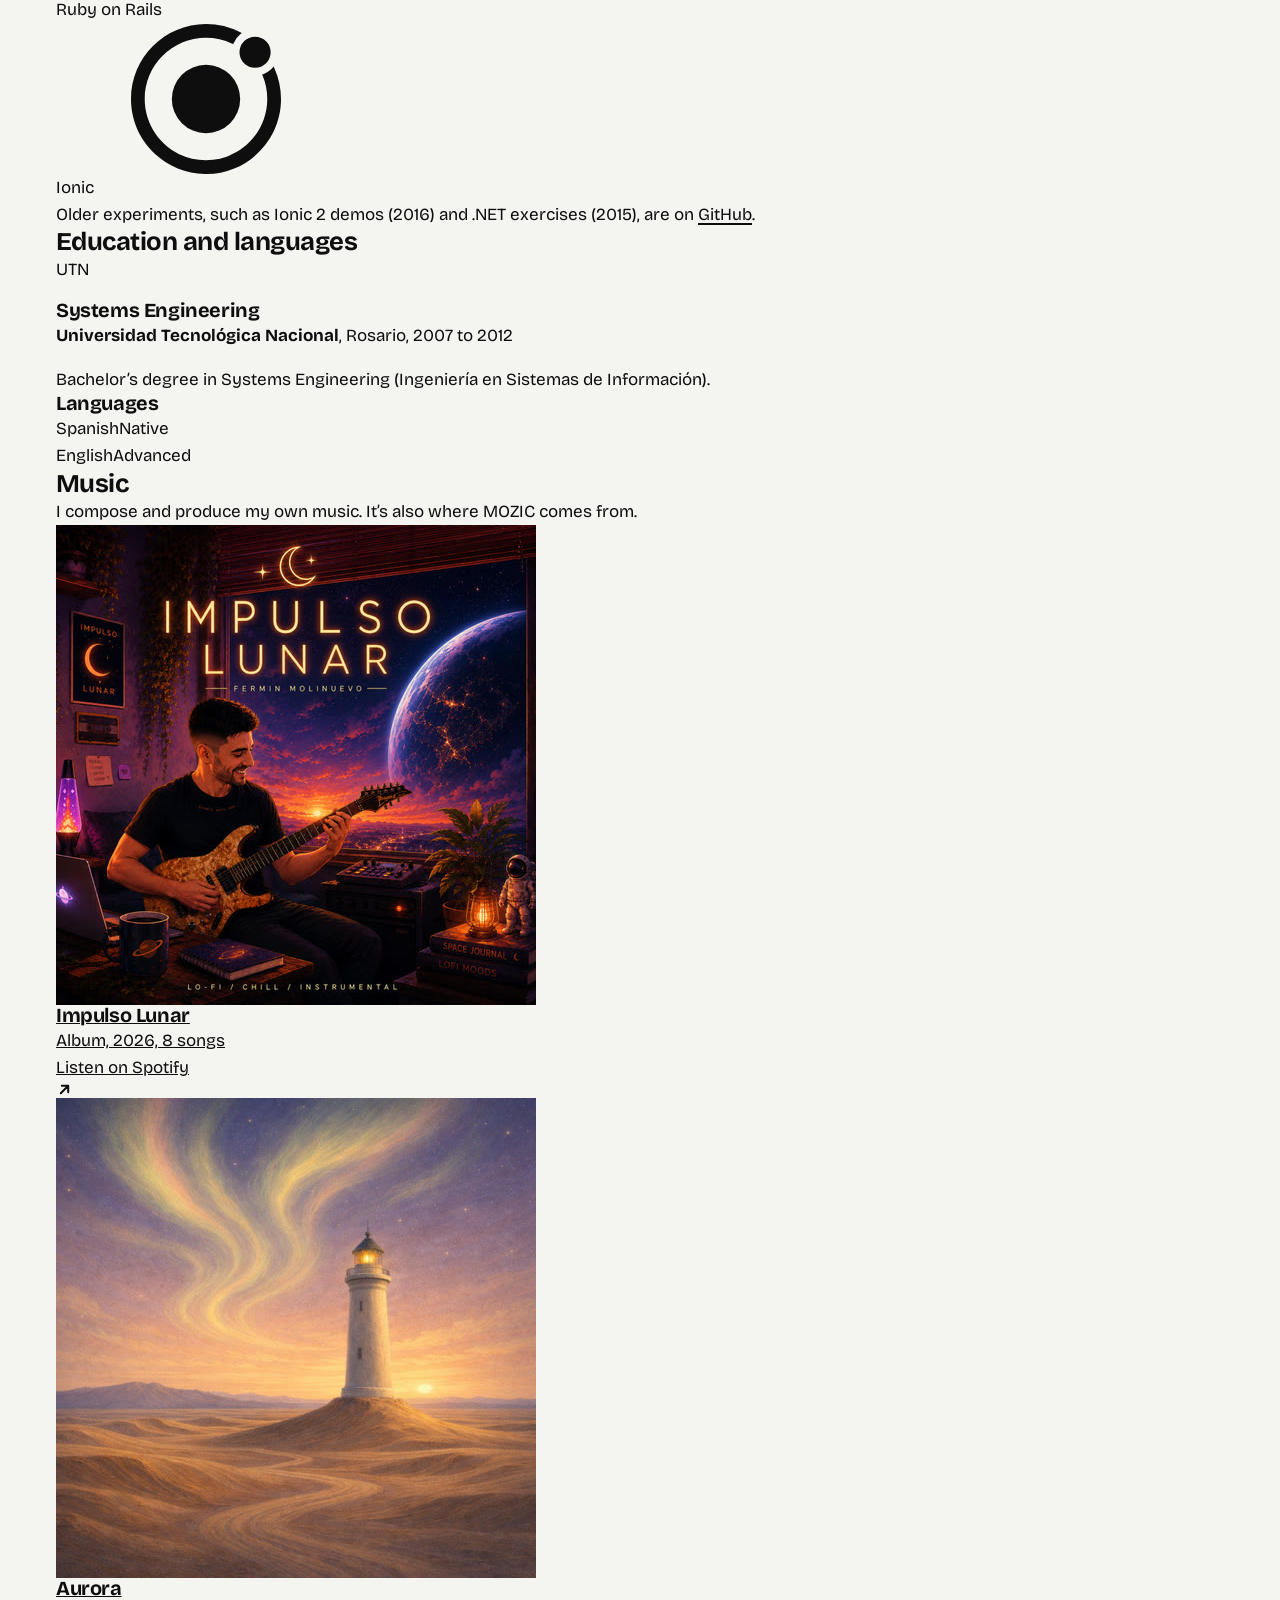
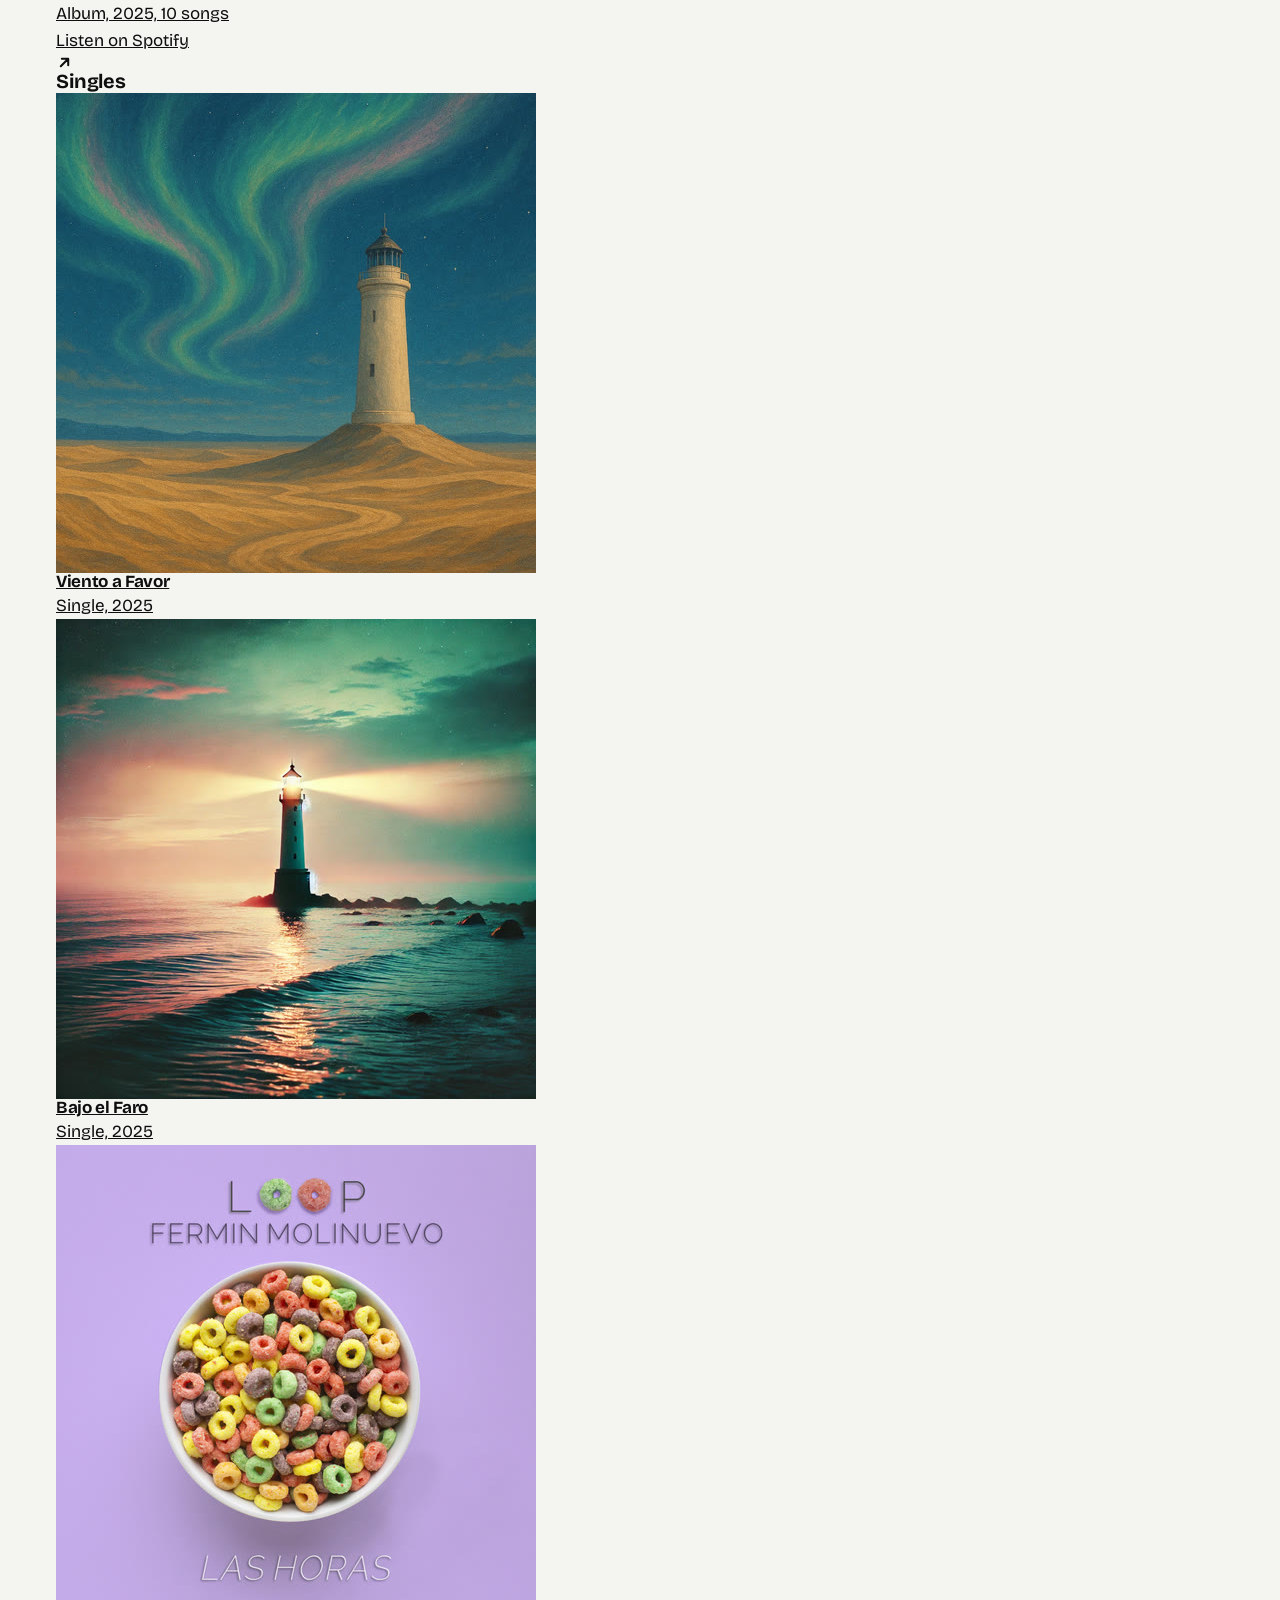
==== commit 89bacbaa: "Add portrait, tech logos and an earlier-jobs timeline Portrait in the hero over an offset green bloc" ====
--- a/index.html
+++ b/index.html
@@ -79,7 +79,12 @@
 
     <section class="hero" aria-labelledby="name">
       <div class="wrap">
-        <h1 id="name"><span>Fermín</span> <span>Molinuevo</span></h1>
+        <div class="hero-top">
+          <h1 id="name"><span>Fermín</span> <span>Molinuevo</span></h1>
+          <figure class="portrait">
+            <img src="/assets/fermin.jpg" alt="Fermín Molinuevo" width="512" height="512" fetchpriority="high">
+          </figure>
+        </div>
         <div class="hero-grid">
           <div class="hero-id">
             <p class="role"><span>Senior Software Engineer</span></p>
@@ -95,7 +100,7 @@
             <div class="tech">
               <h2>Technologies I currently work with</h2>
               <ul class="chips">
-                <li>Elixir</li><li>Phoenix</li><li>PostgreSQL</li><li>Redis</li><li>OpenTelemetry</li><li>Sumo Logic</li><li>LaunchDarkly</li><li>GitHub Actions</li><li>Next.js</li>
+                <li><svg class="ti ti-elixir" aria-hidden="true"><use href="/assets/tech.svg#elixir"/></svg>Elixir</li><li><svg class="ti ti-phoenixframework" aria-hidden="true"><use href="/assets/tech.svg#phoenixframework"/></svg>Phoenix</li><li><svg class="ti ti-postgresql" aria-hidden="true"><use href="/assets/tech.svg#postgresql"/></svg>PostgreSQL</li><li><svg class="ti ti-redis" aria-hidden="true"><use href="/assets/tech.svg#redis"/></svg>Redis</li><li><svg class="ti ti-opentelemetry" aria-hidden="true"><use href="/assets/tech.svg#opentelemetry"/></svg>OpenTelemetry</li><li><svg class="ti ti-sumologic" aria-hidden="true"><use href="/assets/tech.svg#sumologic"/></svg>Sumo Logic</li><li>LaunchDarkly</li><li><svg class="ti ti-githubactions" aria-hidden="true"><use href="/assets/tech.svg#githubactions"/></svg>GitHub Actions</li><li><svg class="ti ti-nextdotjs" aria-hidden="true"><use href="/assets/tech.svg#nextdotjs"/></svg>Next.js</li>
               </ul>
             </div>
           </div>
@@ -127,7 +132,7 @@
               <li>From 2019 to 2023, Ruby on Rails development for digital commerce and loyalty products, including work on application performance and database efficiency.</li>
             </ul>
             <ul class="chips stackline" aria-label="Technologies at iSeatz">
-              <li>Elixir</li><li>Phoenix</li><li>PostgreSQL</li><li>Redis</li><li>Nebulex</li><li>Broadway</li><li>SQS</li><li>Oban</li><li>OpenSearch</li><li>OpenTelemetry</li><li>Sumo Logic</li><li>LaunchDarkly</li><li>ExUnit</li><li>GitHub Actions</li><li>Ruby on Rails (earlier)</li>
+              <li><svg class="ti ti-elixir" aria-hidden="true"><use href="/assets/tech.svg#elixir"/></svg>Elixir</li><li><svg class="ti ti-phoenixframework" aria-hidden="true"><use href="/assets/tech.svg#phoenixframework"/></svg>Phoenix</li><li><svg class="ti ti-postgresql" aria-hidden="true"><use href="/assets/tech.svg#postgresql"/></svg>PostgreSQL</li><li><svg class="ti ti-redis" aria-hidden="true"><use href="/assets/tech.svg#redis"/></svg>Redis</li><li>Nebulex</li><li>Broadway</li><li><svg class="ti ti-amazonsqs" aria-hidden="true"><use href="/assets/tech.svg#amazonsqs"/></svg>SQS</li><li>Oban</li><li><svg class="ti ti-opensearch" aria-hidden="true"><use href="/assets/tech.svg#opensearch"/></svg>OpenSearch</li><li><svg class="ti ti-opentelemetry" aria-hidden="true"><use href="/assets/tech.svg#opentelemetry"/></svg>OpenTelemetry</li><li><svg class="ti ti-sumologic" aria-hidden="true"><use href="/assets/tech.svg#sumologic"/></svg>Sumo Logic</li><li>LaunchDarkly</li><li>ExUnit</li><li><svg class="ti ti-githubactions" aria-hidden="true"><use href="/assets/tech.svg#githubactions"/></svg>GitHub Actions</li><li><svg class="ti ti-rubyonrails" aria-hidden="true"><use href="/assets/tech.svg#rubyonrails"/></svg>Ruby on Rails (earlier)</li>
             </ul>
           </div>
         </article>
@@ -138,19 +143,19 @@
             <p class="when">Jul 2017 to Aug 2020</p>
             <div class="what"><h4 id="ds-title">Senior Developer</h4><p class="company">Digital Solutions, Miami, FL, USA</p></div>
             <p class="summary">Business applications in .NET and JavaScript: a winery management and invoicing system for Santa Margherita, an international Italian wine group, and a company intern management system.</p>
-            <ul class="chips job-chips"><li>.NET</li><li>ASP.NET MVC</li><li>SQL Server</li><li>AngularJS</li><li>jQuery</li><li>IIS</li></ul>
+            <ul class="chips job-chips"><li><svg class="ti ti-dotnet" aria-hidden="true"><use href="/assets/tech.svg#dotnet"/></svg>.NET</li><li><svg class="ti ti-dotnet" aria-hidden="true"><use href="/assets/tech.svg#dotnet"/></svg>ASP.NET MVC</li><li>SQL Server</li><li><svg class="ti ti-angular" aria-hidden="true"><use href="/assets/tech.svg#angular"/></svg>AngularJS</li><li><svg class="ti ti-jquery" aria-hidden="true"><use href="/assets/tech.svg#jquery"/></svg>jQuery</li><li>IIS</li></ul>
           </article>
           <article class="job" aria-labelledby="vp-title">
             <p class="when">Apr 2015 to Oct 2018</p>
             <div class="what"><h4 id="vp-title">Semi-Senior, then Senior Developer</h4><p class="company">Velocity Partners, Rosario, Argentina</p></div>
             <p class="summary">Core applications for building inspections, across front end and back end. Earlier, migrated applications to new environments for an electrical company and TransCanada and automated their build and deployment with PowerShell.</p>
-            <ul class="chips job-chips"><li>.NET</li><li>ASP.NET MVC</li><li>SQL Server</li><li>AngularJS</li><li>Angular</li><li>Ionic</li><li>TeamCity</li><li>Octopus Deploy</li><li>Scrum</li></ul>
+            <ul class="chips job-chips"><li><svg class="ti ti-dotnet" aria-hidden="true"><use href="/assets/tech.svg#dotnet"/></svg>.NET</li><li><svg class="ti ti-dotnet" aria-hidden="true"><use href="/assets/tech.svg#dotnet"/></svg>ASP.NET MVC</li><li>SQL Server</li><li><svg class="ti ti-angular" aria-hidden="true"><use href="/assets/tech.svg#angular"/></svg>AngularJS</li><li><svg class="ti ti-angular" aria-hidden="true"><use href="/assets/tech.svg#angular"/></svg>Angular</li><li><svg class="ti ti-ionic" aria-hidden="true"><use href="/assets/tech.svg#ionic"/></svg>Ionic</li><li><svg class="ti ti-teamcity" aria-hidden="true"><use href="/assets/tech.svg#teamcity"/></svg>TeamCity</li><li><svg class="ti ti-octopusdeploy" aria-hidden="true"><use href="/assets/tech.svg#octopusdeploy"/></svg>Octopus Deploy</li><li>Scrum</li></ul>
           </article>
           <article class="job" aria-labelledby="gl-title">
             <p class="when">Aug 2012 to Sep 2014</p>
             <div class="what"><h4 id="gl-title">Developer, then Semi-Senior Developer</h4><p class="company">Globant, Rosario, Argentina</p></div>
             <p class="summary">Enterprise applications for a large client, front end and back end, including an application that recommends the best product for each customer, with UML documentation and database modelling. Earlier, a Microsoft application that tested Windows 8 (Metro) apps automatically.</p>
-            <ul class="chips job-chips"><li>.NET</li><li>ASP.NET MVC</li><li>WCF</li><li>SQL Server</li><li>Microsoft Dynamics CRM</li><li>AngularJS</li><li>Knockout.js</li><li>PowerShell</li><li>Agile</li></ul>
+            <ul class="chips job-chips"><li><svg class="ti ti-dotnet" aria-hidden="true"><use href="/assets/tech.svg#dotnet"/></svg>.NET</li><li><svg class="ti ti-dotnet" aria-hidden="true"><use href="/assets/tech.svg#dotnet"/></svg>ASP.NET MVC</li><li>WCF</li><li>SQL Server</li><li>Microsoft Dynamics CRM</li><li><svg class="ti ti-angular" aria-hidden="true"><use href="/assets/tech.svg#angular"/></svg>AngularJS</li><li>Knockout.js</li><li>PowerShell</li><li>Agile</li></ul>
           </article>
         </div>
       </div>
@@ -176,7 +181,7 @@
             </ul>
             <div class="actions">
               <a class="btn primary" href="https://www.mozic.app/en" rel="noopener">Visit mozic.app <svg class="ico out" aria-hidden="true"><use href="#i-out"/></svg></a>
-              <ul class="chips on-dark"><li>Next.js</li><li>PostgreSQL on Neon</li><li>Vercel</li><li>Cloudflare R2</li><li>Offline-ready PWA</li></ul>
+              <ul class="chips on-dark"><li><svg class="ti ti-nextdotjs" aria-hidden="true"><use href="/assets/tech.svg#nextdotjs"/></svg>Next.js</li><li><svg class="ti ti-postgresql" aria-hidden="true"><use href="/assets/tech.svg#postgresql"/></svg>PostgreSQL on Neon</li><li><svg class="ti ti-vercel" aria-hidden="true"><use href="/assets/tech.svg#vercel"/></svg>Vercel</li><li><svg class="ti ti-cloudflare" aria-hidden="true"><use href="/assets/tech.svg#cloudflare"/></svg>Cloudflare R2</li><li><svg class="ti ti-pwa" aria-hidden="true"><use href="/assets/tech.svg#pwa"/></svg>Offline-ready PWA</li></ul>
             </div>
           </div>
           <div class="feature-media">
@@ -193,37 +198,37 @@
           <li class="project-row">
             <span class="year">2025</span>
             <h3 id="tlv-title">Tabular LiveView</h3>
-            <div class="desc"><p>Open-source data table component for Phoenix LiveView: filtering, sorting, full-text search, pagination and CSV export, with a demo app.</p><ul class="chips"><li>Elixir</li><li>Phoenix LiveView</li></ul></div>
+            <div class="desc"><p>Open-source data table component for Phoenix LiveView: filtering, sorting, full-text search, pagination and CSV export, with a demo app.</p><ul class="chips"><li><svg class="ti ti-elixir" aria-hidden="true"><use href="/assets/tech.svg#elixir"/></svg>Elixir</li><li><svg class="ti ti-phoenixframework" aria-hidden="true"><use href="/assets/tech.svg#phoenixframework"/></svg>Phoenix LiveView</li></ul></div>
             <div class="links"><a class="ext" href="https://github.com/ferminmoli/tabular_live_view" rel="noopener">Code <svg class="ico" aria-hidden="true"><use href="#i-out"/></svg></a><a class="ext" href="https://github.com/ferminmoli/tabular_live_view_demo" rel="noopener">Demo app <svg class="ico" aria-hidden="true"><use href="#i-out"/></svg></a></div>
           </li>
           <li class="project-row">
             <span class="year">2025</span>
             <h3 id="uni-title">Unifilar</h3>
-            <div class="desc"><p>Generates electrical single-line diagrams as SVG from a JSON configuration, with automatic layout, standard symbols and schema validation.</p><ul class="chips"><li>TypeScript</li><li>SVG</li><li>Zod</li></ul></div>
+            <div class="desc"><p>Generates electrical single-line diagrams as SVG from a JSON configuration, with automatic layout, standard symbols and schema validation.</p><ul class="chips"><li><svg class="ti ti-typescript" aria-hidden="true"><use href="/assets/tech.svg#typescript"/></svg>TypeScript</li><li><svg class="ti ti-svg" aria-hidden="true"><use href="/assets/tech.svg#svg"/></svg>SVG</li><li><svg class="ti ti-zod" aria-hidden="true"><use href="/assets/tech.svg#zod"/></svg>Zod</li></ul></div>
             <div class="links"><a class="ext" href="https://github.com/ferminmoli/unifilar-v2" rel="noopener">Code <svg class="ico" aria-hidden="true"><use href="#i-out"/></svg></a></div>
           </li>
           <li class="project-row">
             <span class="year">2023–2024</span>
             <h3 id="adm-title">Angular Admin Dashboard</h3>
-            <div class="desc"><p>Open-source admin dashboard starter for Angular 17 and 18 with Tailwind CSS, MIT licensed.</p><ul class="chips"><li>Angular</li><li>Tailwind CSS</li></ul></div>
+            <div class="desc"><p>Open-source admin dashboard starter for Angular 17 and 18 with Tailwind CSS, MIT licensed.</p><ul class="chips"><li><svg class="ti ti-angular" aria-hidden="true"><use href="/assets/tech.svg#angular"/></svg>Angular</li><li><svg class="ti ti-tailwindcss" aria-hidden="true"><use href="/assets/tech.svg#tailwindcss"/></svg>Tailwind CSS</li></ul></div>
             <div class="links"><a class="ext" href="https://angular-18-admin.vercel.app" rel="noopener">Demo <svg class="ico" aria-hidden="true"><use href="#i-out"/></svg></a><a class="ext" href="https://github.com/ferminmoli/angular-18-admin" rel="noopener">Code <svg class="ico" aria-hidden="true"><use href="#i-out"/></svg></a></div>
           </li>
           <li class="project-row">
             <span class="year">2024</span>
             <h3 id="ngt-title">NgTabular</h3>
-            <div class="desc"><p>A data table plugin example for Angular, the counterpart of Tabular LiveView. Work in progress.</p><ul class="chips"><li>Angular</li><li>TypeScript</li></ul></div>
+            <div class="desc"><p>A data table plugin example for Angular, the counterpart of Tabular LiveView. Work in progress.</p><ul class="chips"><li><svg class="ti ti-angular" aria-hidden="true"><use href="/assets/tech.svg#angular"/></svg>Angular</li><li><svg class="ti ti-typescript" aria-hidden="true"><use href="/assets/tech.svg#typescript"/></svg>TypeScript</li></ul></div>
             <div class="links"><a class="ext" href="https://ng-tabular.vercel.app" rel="noopener">Demo <svg class="ico" aria-hidden="true"><use href="#i-out"/></svg></a><a class="ext" href="https://github.com/ferminmoli/ng-tabular" rel="noopener">Code <svg class="ico" aria-hidden="true"><use href="#i-out"/></svg></a></div>
           </li>
           <li class="project-row">
             <span class="year">2024</span>
             <h3 id="ap-title">Angular + Phoenix</h3>
-            <div class="desc"><p>Starter app with a Phoenix backend and an Angular 18 frontend in TypeScript.</p><ul class="chips"><li>Elixir</li><li>Phoenix</li><li>Angular</li></ul></div>
+            <div class="desc"><p>Starter app with a Phoenix backend and an Angular 18 frontend in TypeScript.</p><ul class="chips"><li><svg class="ti ti-elixir" aria-hidden="true"><use href="/assets/tech.svg#elixir"/></svg>Elixir</li><li><svg class="ti ti-phoenixframework" aria-hidden="true"><use href="/assets/tech.svg#phoenixframework"/></svg>Phoenix</li><li><svg class="ti ti-angular" aria-hidden="true"><use href="/assets/tech.svg#angular"/></svg>Angular</li></ul></div>
             <div class="links"><a class="ext" href="https://github.com/ferminmoli/angular-phoenix" rel="noopener">Code <svg class="ico" aria-hidden="true"><use href="#i-out"/></svg></a></div>
           </li>
           <li class="project-row">
             <span class="year">2018–2023</span>
             <h3 id="tenio-title">TENIO</h3>
-            <div class="desc"><p>Co-founded a mobile app to organise amateur tennis tournaments. Past project.</p><ul class="chips"><li>Ruby on Rails</li><li>Ionic</li></ul></div>
+            <div class="desc"><p>Co-founded a mobile app to organise amateur tennis tournaments. Past project.</p><ul class="chips"><li><svg class="ti ti-rubyonrails" aria-hidden="true"><use href="/assets/tech.svg#rubyonrails"/></svg>Ruby on Rails</li><li><svg class="ti ti-ionic" aria-hidden="true"><use href="/assets/tech.svg#ionic"/></svg>Ionic</li></ul></div>
             <div class="links"></div>
           </li>
         </ul>
--- a/styles.css
+++ b/styles.css
@@ -222,6 +222,40 @@
 .hero h1 span { display: block; }
 .hero h1 span + span { padding-left: clamp(0rem, 6vw, 6rem); }
 
+/* Name on the left, portrait on the right over an offset green block. */
+.hero-top {
+  display: grid;
+  grid-template-columns: minmax(0, 1fr) auto;
+  align-items: end;
+  gap: 1.5rem var(--col-gap);
+}
+.portrait {
+  --o: clamp(.55rem, 1.3vw, 1rem);
+  --r: clamp(18px, 2.2vw, 30px);
+  position: relative;
+  margin: 0 var(--o) var(--o) 0;
+  width: clamp(9rem, 3rem + 15vw, 17rem);
+}
+.portrait::before {
+  content: "";
+  position: absolute;
+  inset: var(--o) calc(-1 * var(--o)) calc(-1 * var(--o)) var(--o);
+  border-radius: var(--r);
+  background: var(--green);
+}
+.portrait img {
+  position: relative;
+  display: block;
+  width: 100%;
+  aspect-ratio: 1;
+  object-fit: cover;
+  border-radius: var(--r);
+  background: var(--stone);
+}
+@media (max-width: 39.99rem) {
+  .hero-top { grid-template-columns: minmax(0, 1fr); }
+  .portrait { order: -1; width: 8rem; }
+  
 .hero-grid {
   display: grid;
   gap: 2rem var(--col-gap);
@@ -248,8 +282,8 @@
 .hero .actions { display: flex; flex-wrap: wrap; gap: .6rem; margin-top: 1.75rem; }
 .hero .btn { color: var(--ink); }
 .hero .btn:hover { background: var(--mint); color: var(--ink); border-color: var(--ink); }
-.hero .btn.primary { background: var(--ink); color: #fff; border-color: var(--ink); }
-.hero .btn.primary:hover { background: var(--green); border-color: var(--green); color: #fff; }
+.hero .btn.primary { background: var(--green); color: #fff; border-color: var(--green); }
+.hero .btn.primary:hover { background: var(--ink); border-color: var(--ink); color: #fff; }
 
 .hero-about { font-size: var(--t-lead); line-height: 1.55; color: var(--ink-soft); }
 .hero-about p:first-child { color: var(--ink); font-weight: 500; }
@@ -286,7 +320,21 @@
   font-weight: 600;
   line-height: 1.3;
   white-space: nowrap;
-}
+  display: inline-flex;
+  align-items: center;
+  gap: .4rem;
+}
+/* Brand logos (Simple Icons, CC0) in their brand colours. */
+.ti { width: 1em; height: 1em; flex: none; }
+.ti-amazonsqs { color: #ff4f8b; } .ti-angular { color: #dd0031; } .ti-cloudflare { color: #f38020; }
+.ti-dotnet { color: #512bd4; } .ti-elixir { color: #4b275f; } .ti-githubactions { color: #2088ff; }
+.ti-ionic { color: #3880ff; } .ti-jquery { color: #0769ad; } .ti-nextdotjs { color: #000; }
+.ti-octopusdeploy { color: #2f93e0; } .ti-opensearch { color: #005eb8; } .ti-opentelemetry { color: #f5a800; }
+.ti-phoenixframework { color: #fd4f00; } .ti-postgresql { color: #4169e1; } .ti-pwa { color: #5a0fc8; }
+.ti-redis { color: #ff4438; } .ti-rubyonrails { color: #d30001; } .ti-sumologic { color: #000099; }
+.ti-svg { color: #ffb13b; } .ti-tailwindcss { color: #06b6d4; } .ti-teamcity { color: #000; }
+.ti-typescript { color: #3178c6; } .ti-vercel { color: #000; } .ti-zod { color: #3e67b1; }
+.chips.on-dark .ti { color: currentColor; }
 .job-chips { margin-top: .75rem; }
 .job .job-chips { grid-column: 8 / span 5; }
 @media (max-width: 59.99rem) { .job .job-chips { grid-column: auto; } }
@@ -341,6 +389,27 @@
   .job .when { grid-column: 1 / span 3; }
   .job .what { grid-column: 4 / span 4; }
   .job .summary { grid-column: 8 / span 5; }
+}
+/* Earlier jobs as a timeline: one green dot per job on a continuous rule. */
+.earlier .job { position: relative; border-top: 0; padding-left: 2.25rem; }
+.earlier .job::after {
+  content: "";
+  position: absolute;
+  left: 6px; top: 0; bottom: 0;
+  width: 3px;
+  background: var(--ink);
+}
+.earlier .job:first-of-type::after { top: 2.25rem; }
+.earlier .job:last-of-type::after { bottom: auto; height: 2.25rem; }
+.earlier .job::before {
+  content: "";
+  position: absolute;
+  z-index: 1;
+  left: 0; top: 1.9rem;
+  width: 15px; height: 15px;
+  border-radius: 50%;
+  background: var(--green);
+  box-shadow: 0 0 0 4px var(--mint);
 }
 .job .when { font-size: var(--t-md); font-weight: 300; color: var(--ink-soft); letter-spacing: -0.02em; font-variant-numeric: tabular-nums; }
 .job h4 { font-size: var(--t-md); font-weight: 700; letter-spacing: -0.02em; }
@@ -432,7 +501,7 @@
   .albums .album:last-child { grid-column: 8 / span 5; }
 }
 .album a { display: grid; gap: 1rem; text-decoration: none; color: inherit; }
-.cover { position: relative; overflow: hidden; border-radius: 6px; background: #1d1d1c; }
+.cover { position: relative; overflow: hidden; border-radius: 14px; background: #1d1d1c; }
 .cover img { width: 100%; aspect-ratio: 1; object-fit: cover; transition: transform .7s var(--ease-out); }
 .cover::after {
   content: "";
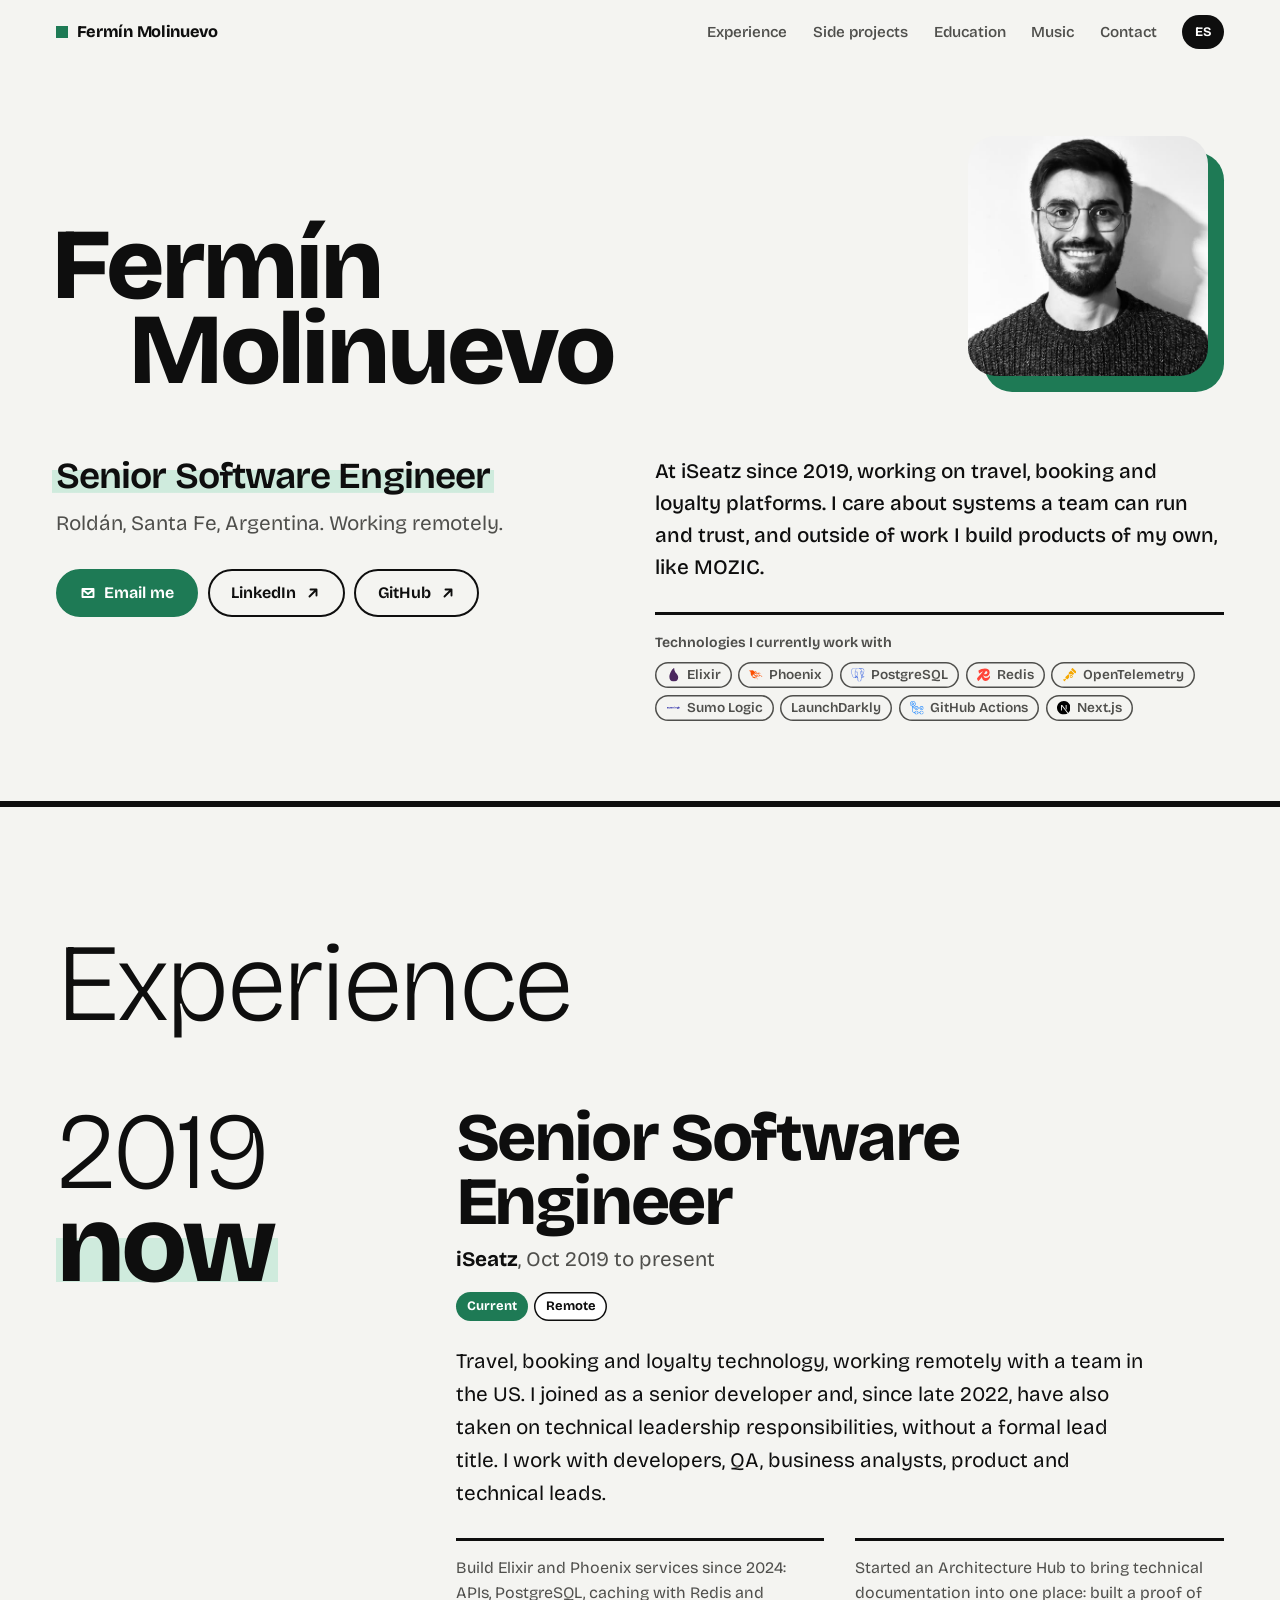
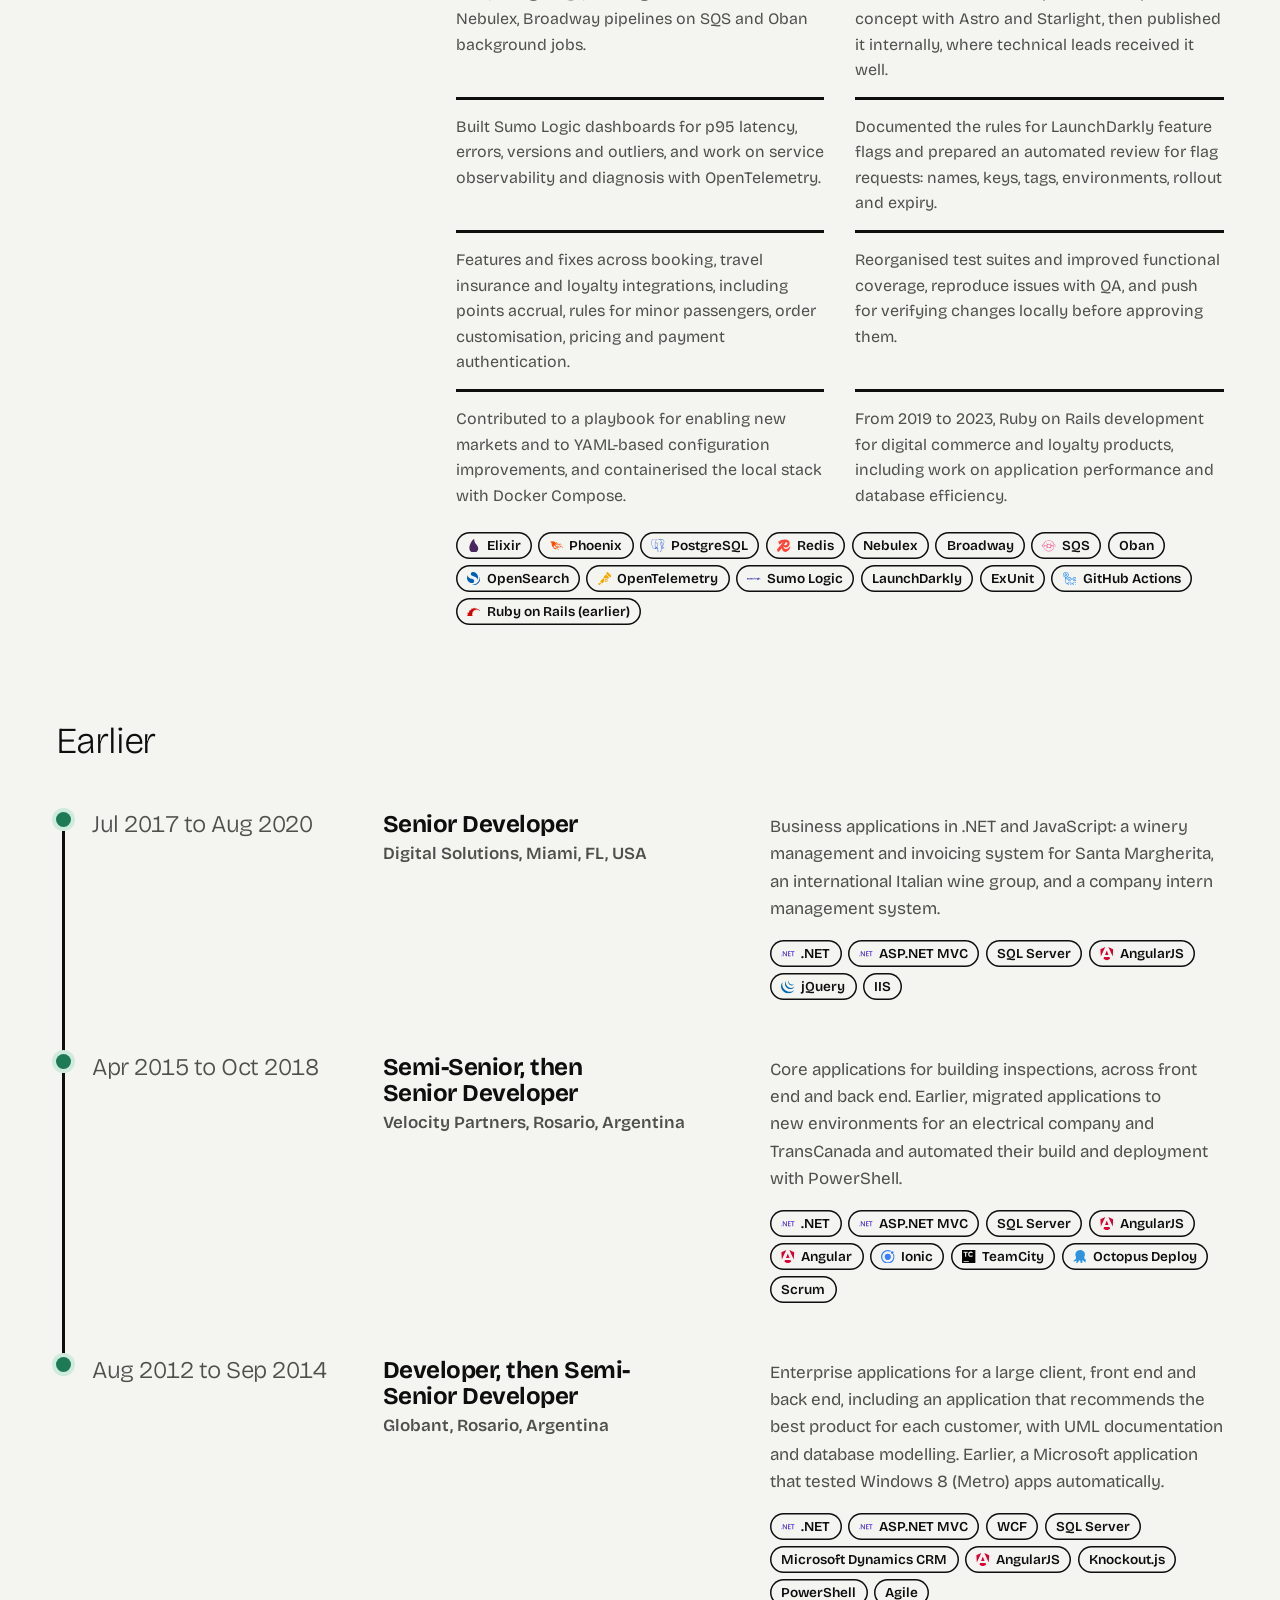
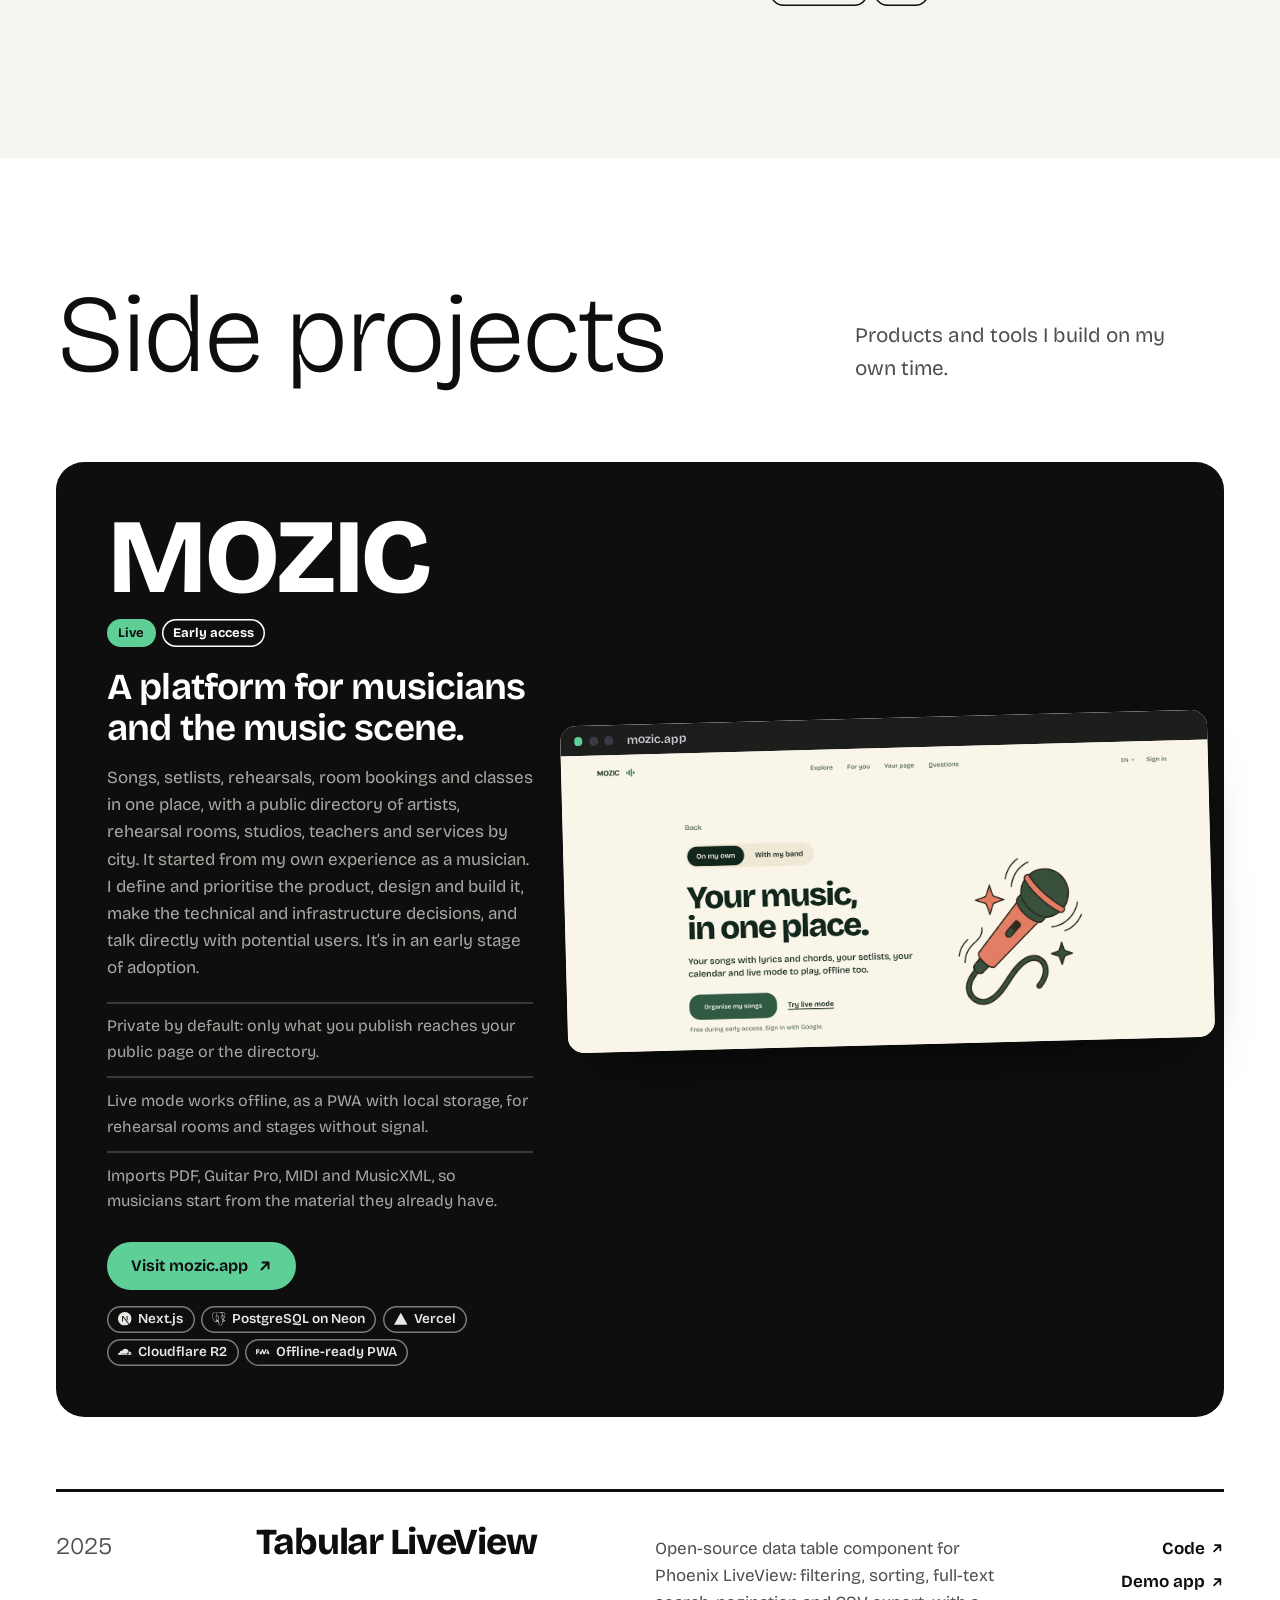
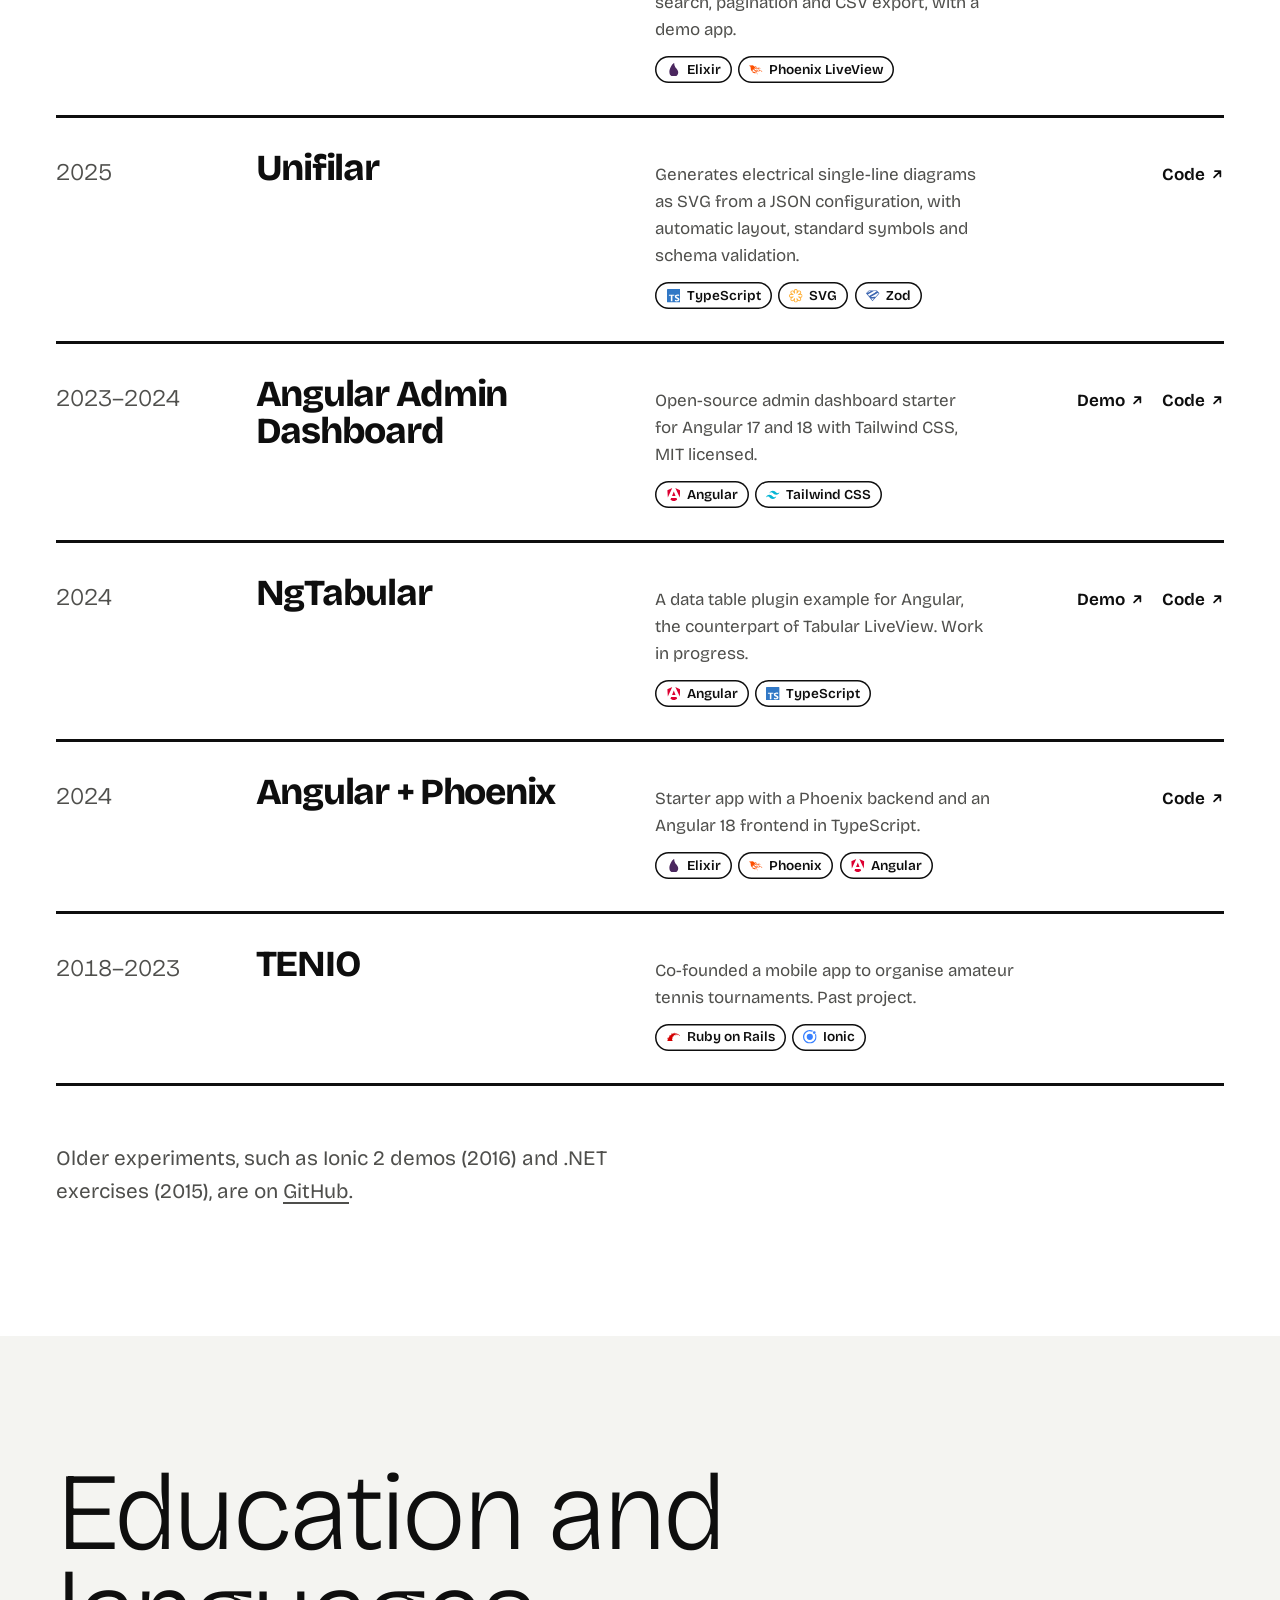
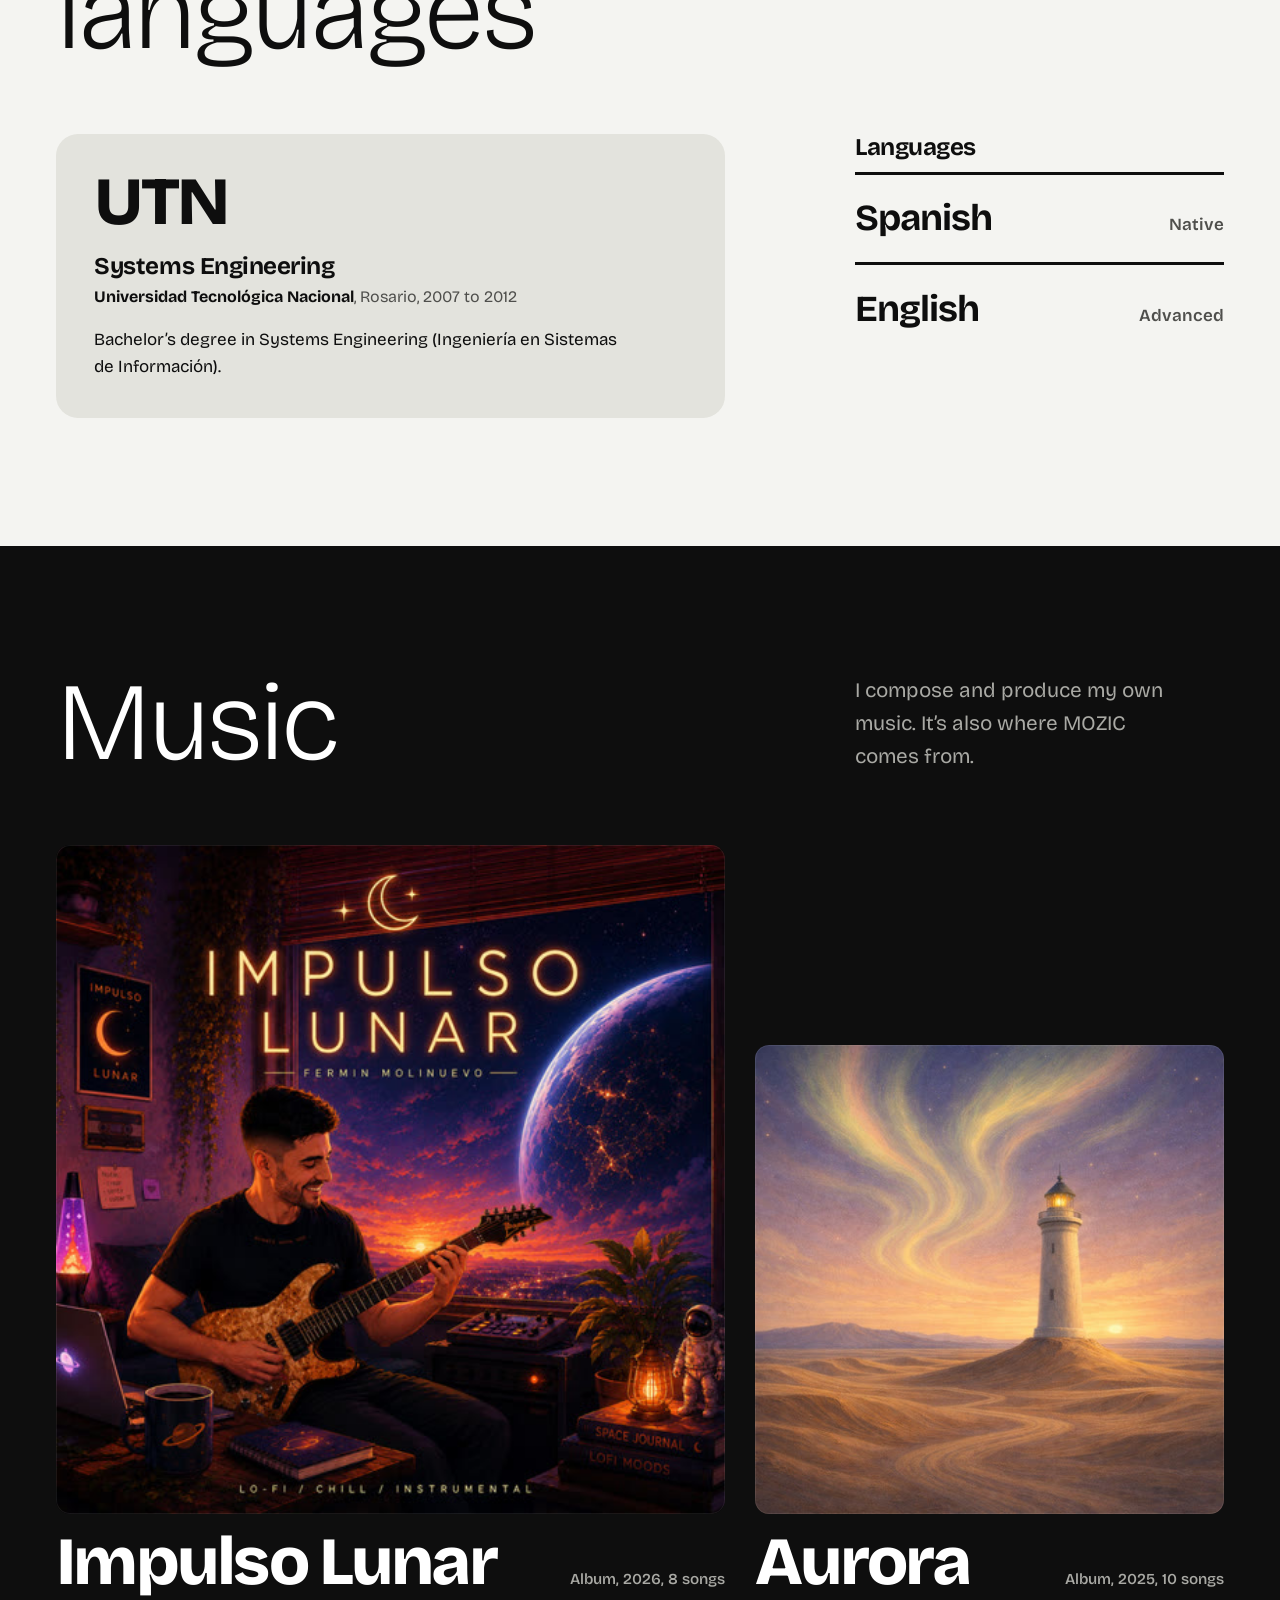
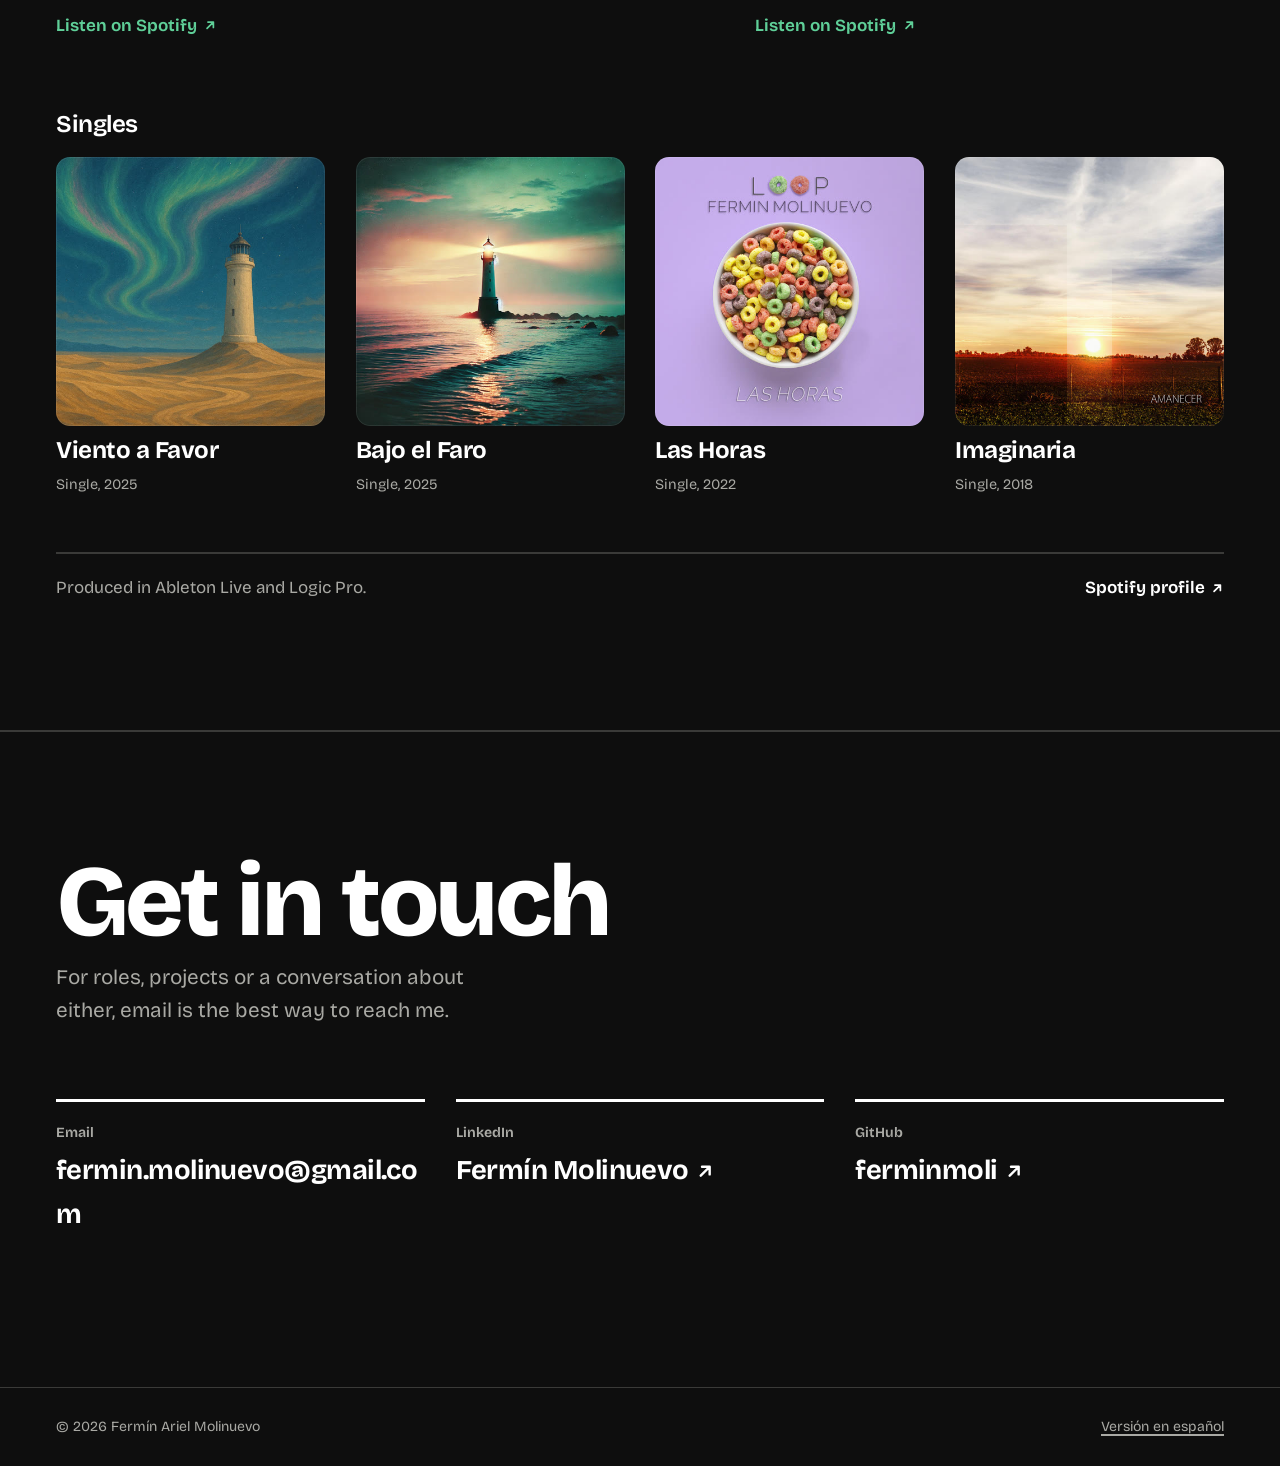
==== commit 15125dcb: "Version the stylesheet URL so browsers fetch the fixed CSS Co-Authored-By: Claude Opus 5.5 <noreply@" ====
--- a/index.html
+++ b/index.html
@@ -31,7 +31,7 @@
   <link rel="icon" href="favicon.ico" sizes="32x32">
   <link rel="apple-touch-icon" href="assets/apple-touch-icon.png">
   <link rel="preload" href="assets/fonts/bricolage-grotesque-latin-wght.woff2" as="font" type="font/woff2" crossorigin>
-  <link rel="stylesheet" href="styles.css">
+  <link rel="stylesheet" href="styles.css?v=3">
   <script src="script.js" defer></script>
 
   <script type="application/ld+json">
--- a/styles.css
+++ b/styles.css
@@ -255,7 +255,8 @@
 @media (max-width: 39.99rem) {
   .hero-top { grid-template-columns: minmax(0, 1fr); }
   .portrait { order: -1; width: 8rem; }
-  
+}
+
 .hero-grid {
   display: grid;
   gap: 2rem var(--col-gap);
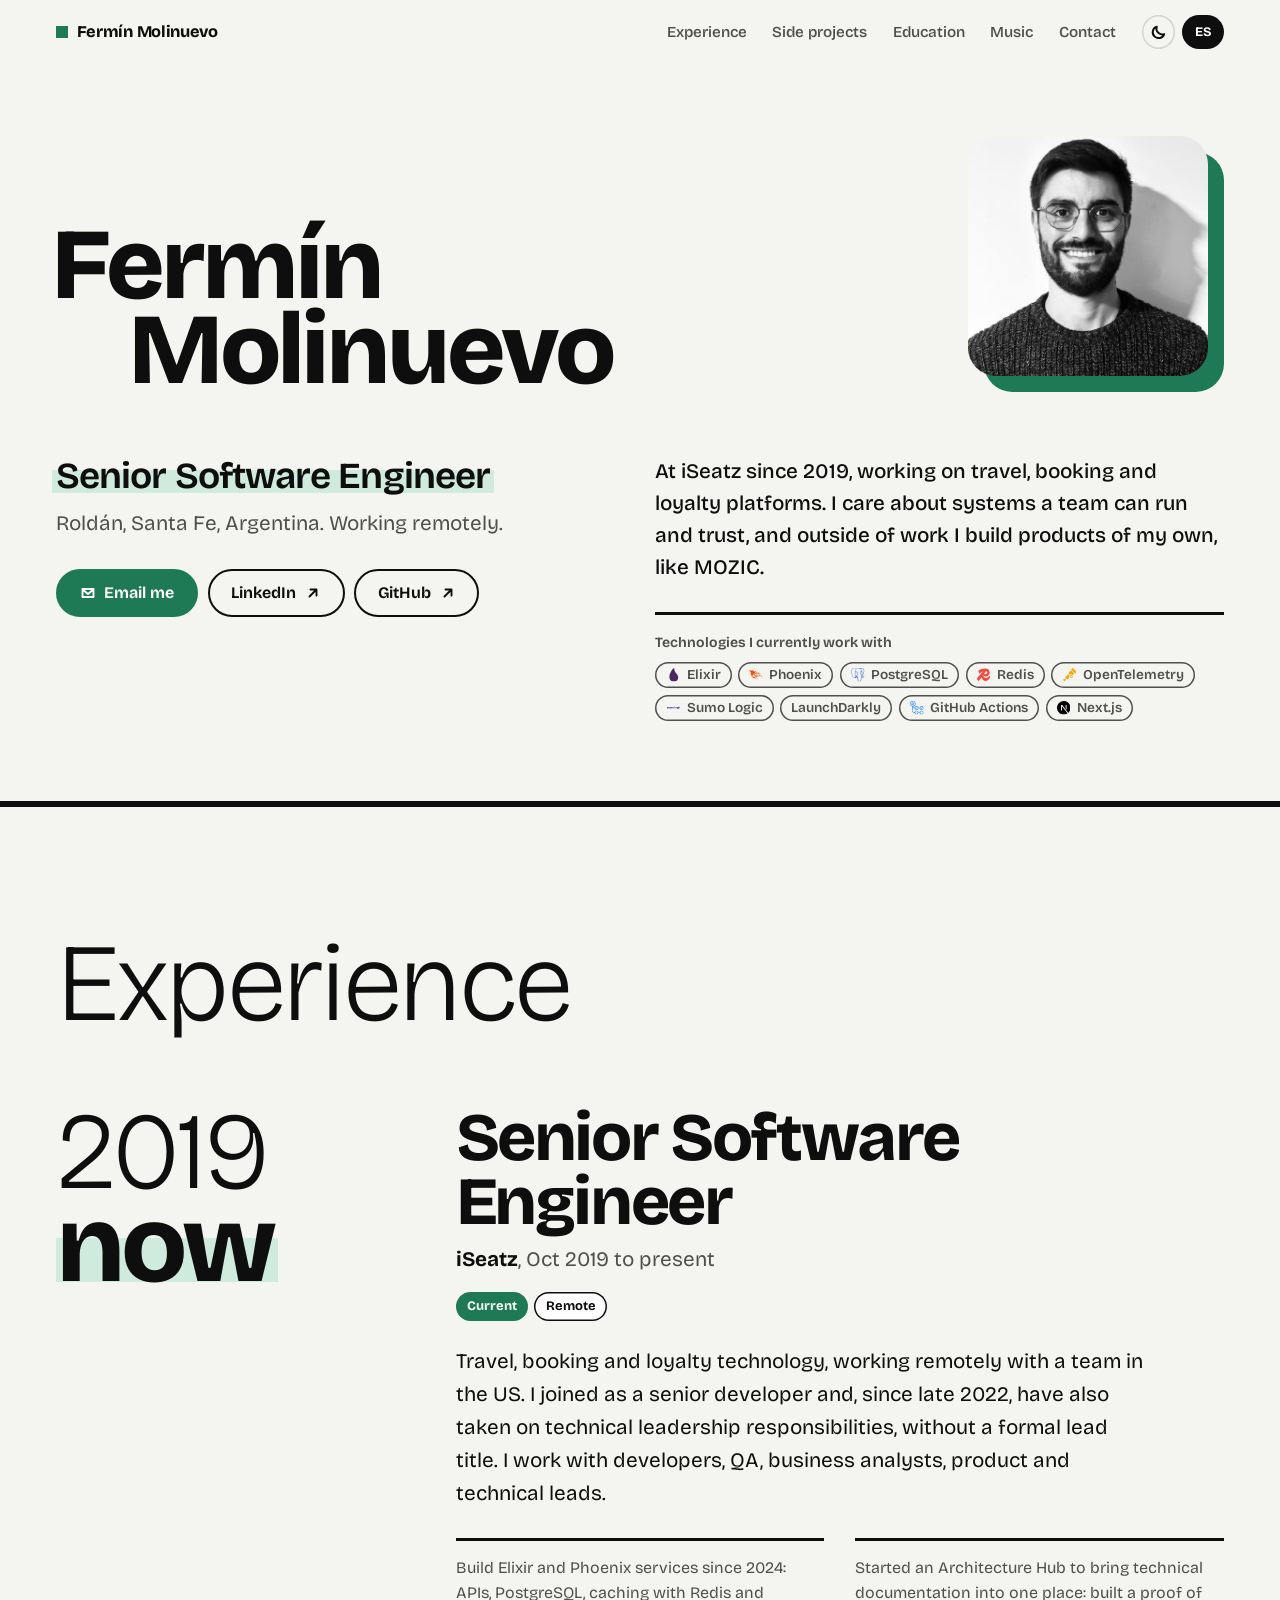
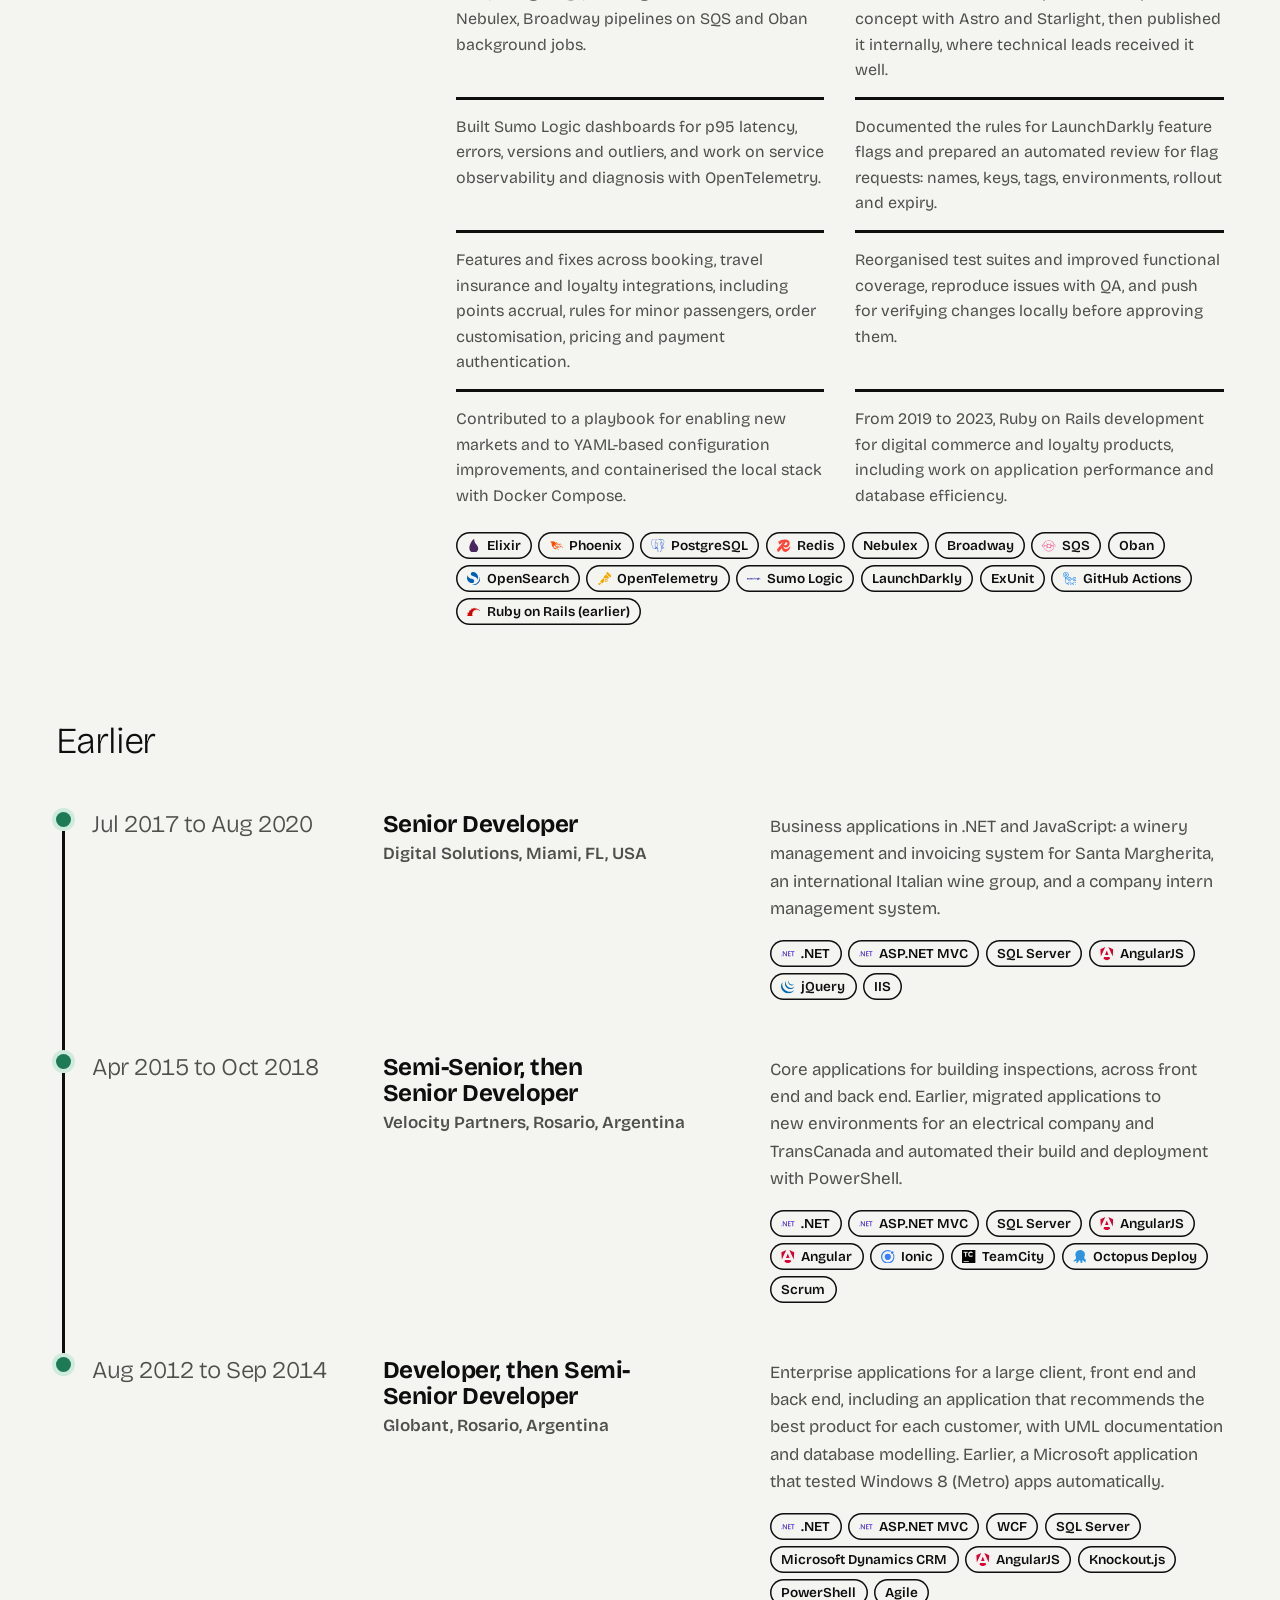
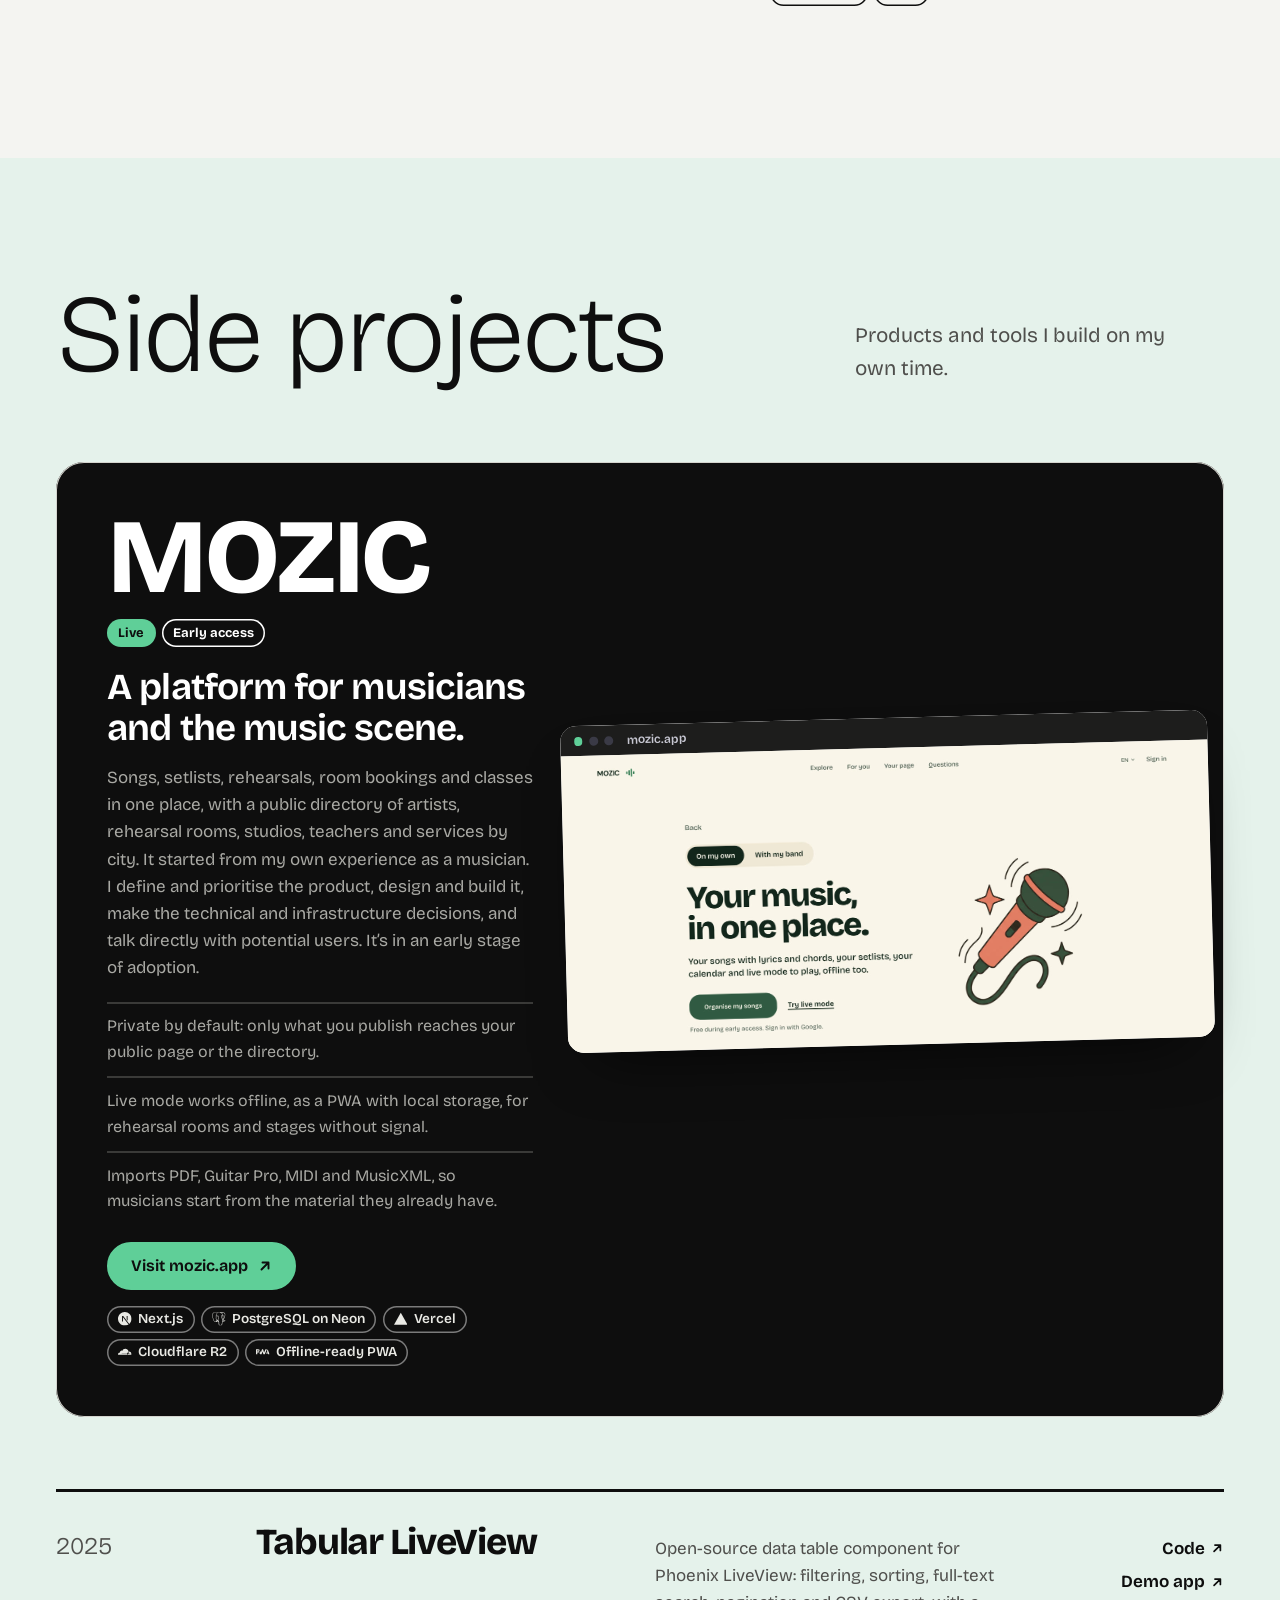
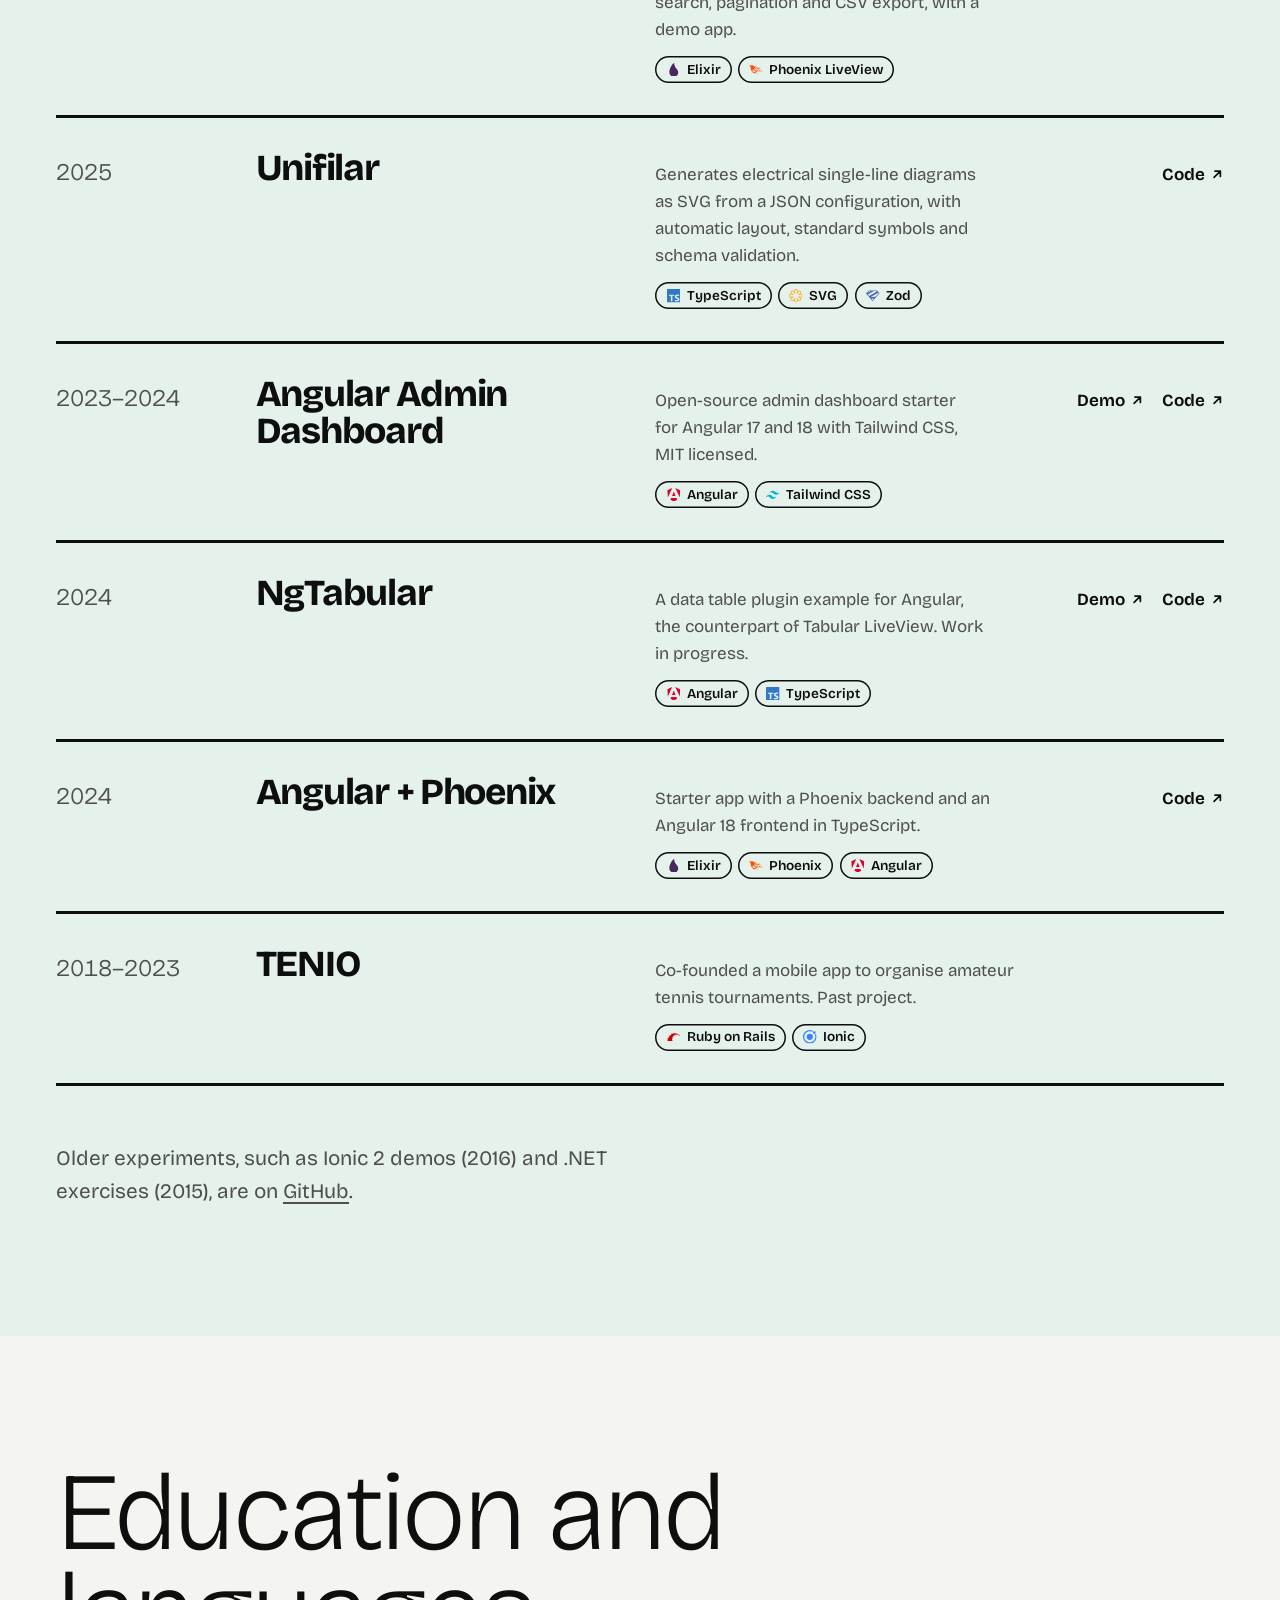
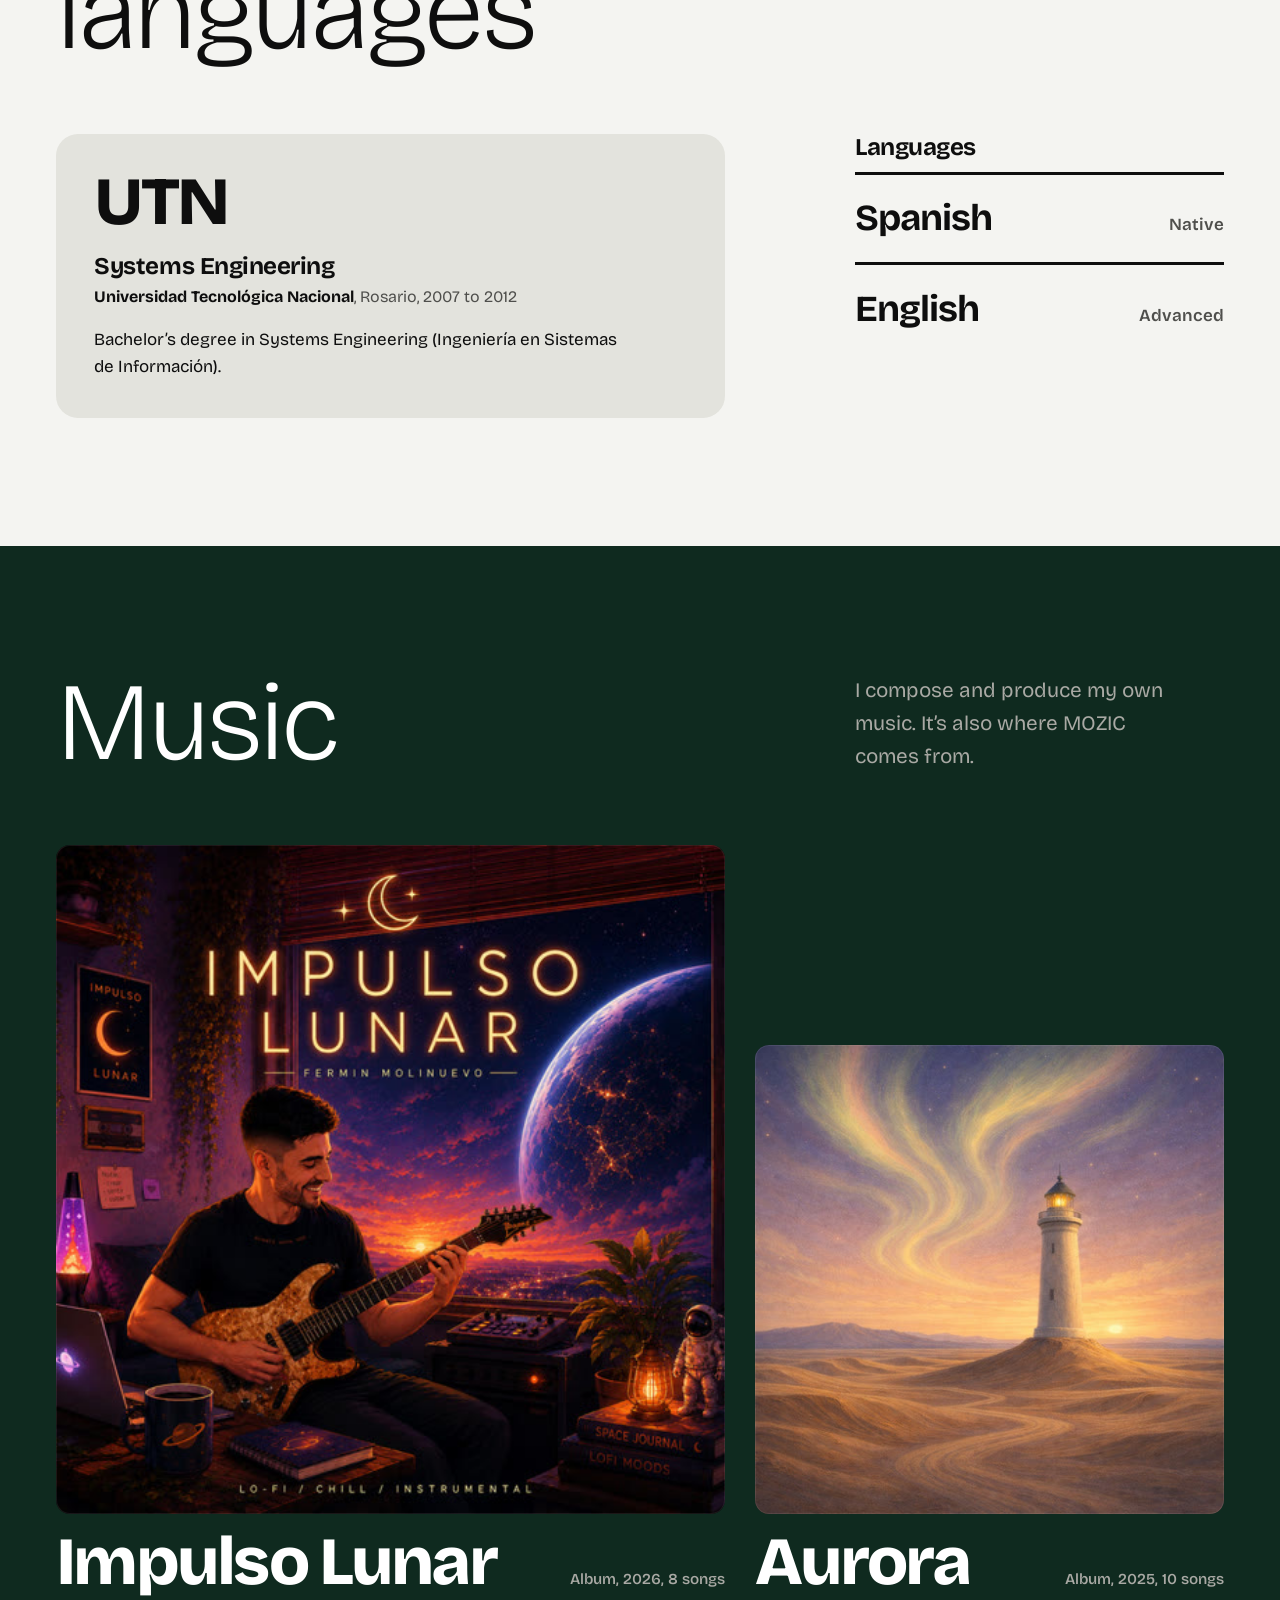
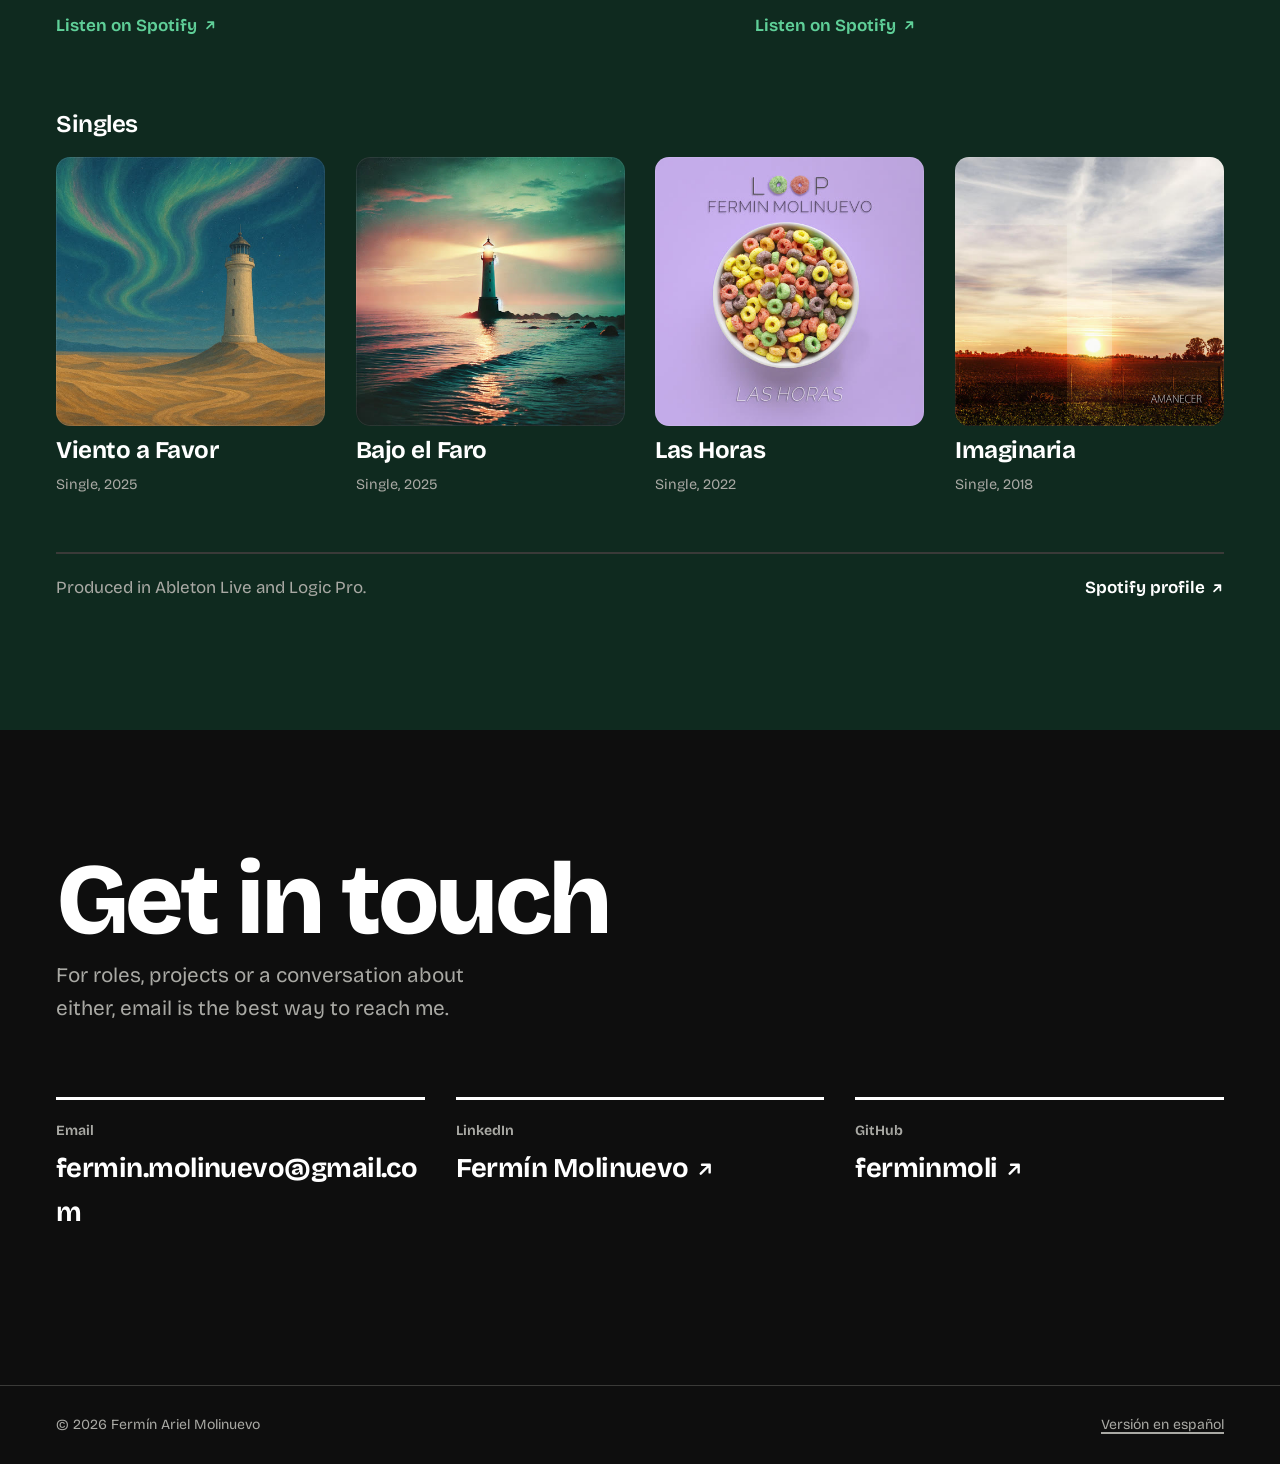
==== commit 977234e2: "Add dark mode, colour accents and motion Dark theme that follows the system with a remembered toggle" ====
--- a/index.html
+++ b/index.html
@@ -26,13 +26,15 @@
   <meta property="profile:last_name" content="Molinuevo">
   <meta name="twitter:card" content="summary_large_image">
 
-  <meta name="theme-color" content="#f4f4f1">
+  <meta name="theme-color" content="#f4f4f1" media="(prefers-color-scheme: light)">
+  <meta name="theme-color" content="#101211" media="(prefers-color-scheme: dark)">
   <link rel="icon" href="assets/favicon.svg" type="image/svg+xml">
   <link rel="icon" href="favicon.ico" sizes="32x32">
   <link rel="apple-touch-icon" href="assets/apple-touch-icon.png">
   <link rel="preload" href="assets/fonts/bricolage-grotesque-latin-wght.woff2" as="font" type="font/woff2" crossorigin>
-  <link rel="stylesheet" href="styles.css?v=3">
-  <script src="script.js" defer></script>
+  <script>try{var t=localStorage.getItem("theme");if(t==="dark"||t==="light")document.documentElement.dataset.theme=t}catch(e){}</script>
+  <link rel="stylesheet" href="styles.css?v=5">
+  <script src="script.js?v=5" defer></script>
 
   <script type="application/ld+json">
   {
@@ -54,6 +56,8 @@
 <body>
   <svg width="0" height="0" style="position:absolute" aria-hidden="true" focusable="false">
     <symbol id="i-out" viewBox="0 0 16 16"><path d="M4.5 11.5 11.5 4.5M5.5 4.5h6v6"/></symbol>
+    <symbol id="i-sun" viewBox="0 0 16 16"><circle cx="8" cy="8" r="3"/><path d="M8 1.5v1.5M8 13v1.5M1.5 8H3M13 8h1.5M3.4 3.4l1 1M11.6 11.6l1 1M3.4 12.6l1-1M11.6 4.4l1-1"/></symbol>
+    <symbol id="i-moon" viewBox="0 0 16 16"><path d="M13.5 9.6A5.6 5.6 0 0 1 6.4 2.5a5.6 5.6 0 1 0 7.1 7.1z"/></symbol>
     <symbol id="i-mail" viewBox="0 0 16 16"><path d="M2.5 4h11v8h-11zM2.5 4.5 8 9l5.5-4.5"/></symbol>
   </svg>
 
@@ -69,7 +73,7 @@
           <li class="sec"><a href="#education">Education</a></li>
           <li class="sec"><a href="#music">Music</a></li>
           <li class="sec"><a href="#contact">Contact</a></li>
-          <li class="lang"><a href="es/" hreflang="es" lang="es" aria-label="Leer en español">ES</a></li>
+          <li class="lang"><button class="theme-toggle" type="button" aria-pressed="false" aria-label="Dark mode" hidden><svg class="ico sun" aria-hidden="true"><use href="#i-sun"/></svg><svg class="ico moon" aria-hidden="true"><use href="#i-moon"/></svg></button><a href="es/" hreflang="es" lang="es" aria-label="Leer en español">ES</a></li>
         </ul>
       </nav>
     </div>
--- a/styles.css
+++ b/styles.css
@@ -27,6 +27,10 @@
   --on-black: #ffffff;
   --on-black-soft: #a9a9a4;
   --on-black-rule: #3a3a38;
+  --accent-text: var(--green);
+  --projects-bg: #e5f2eb;
+  --music-bg: #0f2a1f;
+  --on-ink: #ffffff;
 
   --sans: "Bricolage Grotesque", ui-sans-serif, system-ui, -apple-system, "Segoe UI", Roboto, Arial, sans-serif;
 
@@ -46,6 +50,42 @@
 
   color-scheme: light;
   accent-color: var(--ink);
+}
+
+/* Dark theme: follows the system unless the visitor picked one with the toggle. */
+:root[data-theme="dark"] {
+  --ground: #101211;
+  --white: #181b19;
+  --ink: #ecece7;
+  --ink-soft: #a6a8a2;
+  --rule: #2e322f;
+  --stone: #1d221f;
+  --mist: #161917;
+  --black: #070807;
+  --mint: #1f4a37;
+  --accent-text: #5fcf98;
+  --projects-bg: #122019;
+  --music-bg: #0b2018;
+  --on-ink: #0e0e0e;
+  color-scheme: dark;
+}
+@media (prefers-color-scheme: dark) {
+  :root:not([data-theme="light"]) {
+    --ground: #101211;
+    --white: #181b19;
+    --ink: #ecece7;
+    --ink-soft: #a6a8a2;
+    --rule: #2e322f;
+    --stone: #1d221f;
+    --mist: #161917;
+    --black: #070807;
+    --mint: #1f4a37;
+    --accent-text: #5fcf98;
+    --projects-bg: #122019;
+    --music-bg: #0b2018;
+    --on-ink: #0e0e0e;
+    color-scheme: dark;
+  }
 }
 
 *, *::before, *::after { box-sizing: border-box; }
@@ -71,6 +111,7 @@
   overflow-wrap: break-word;
   caret-color: var(--ink);
   -webkit-font-smoothing: antialiased;
+  transition: background-color .3s ease, color .3s ease;
 }
 
 img, svg { display: block; max-width: 100%; }
@@ -98,7 +139,7 @@
 .skip-link {
   position: absolute; left: 1rem; top: -5rem; z-index: 30;
   padding: .65rem 1rem; border-radius: 6px;
-  background: var(--ink); color: #fff;
+  background: var(--ink); color: var(--on-ink);
   font-weight: 600; text-decoration: none;
 }
 .skip-link:focus { top: 1rem; }
@@ -183,10 +224,28 @@
 .nav .lang a {
   display: inline-grid; place-items: center;
   min-width: 2.6rem; height: 2.1rem; padding: 0 .7rem;
-  border-radius: 999px; background: var(--ink); color: #fff;
+  border-radius: 999px; background: var(--ink); color: var(--on-ink);
   font-size: .8125rem; font-weight: 700; letter-spacing: .02em;
 }
 .nav .lang a:hover { background: var(--green); color: #fff; }
+.nav .lang { display: flex; align-items: center; gap: .45rem; }
+.theme-toggle {
+  display: inline-grid; place-items: center;
+  width: 2.1rem; height: 2.1rem; padding: 0;
+  border: 0; border-radius: 50%;
+  background: transparent; color: var(--ink);
+  box-shadow: inset 0 0 0 1.5px var(--rule);
+  cursor: pointer;
+  transition: background-color .25s var(--ease-out), transform .45s var(--ease-out);
+}
+.theme-toggle[hidden] { display: none; }
+.theme-toggle:hover { background: var(--mint); }
+.theme-toggle .ico { width: 1.05rem; height: 1.05rem; }
+.theme-toggle .sun, .theme-toggle[aria-pressed="true"] .moon { display: none; }
+.theme-toggle[aria-pressed="true"] .sun { display: block; }
+@media (prefers-reduced-motion: no-preference) {
+  .theme-toggle:active { transform: rotate(40deg) scale(.92); }
+}
 
 @media (max-width: 54rem) {
   html { scroll-padding-top: 7.25rem; }
@@ -284,7 +343,7 @@
 .hero .btn { color: var(--ink); }
 .hero .btn:hover { background: var(--mint); color: var(--ink); border-color: var(--ink); }
 .hero .btn.primary { background: var(--green); color: #fff; border-color: var(--green); }
-.hero .btn.primary:hover { background: var(--ink); border-color: var(--ink); color: #fff; }
+.hero .btn.primary:hover { background: var(--ink); border-color: var(--ink); color: var(--on-ink); }
 
 .hero-about { font-size: var(--t-lead); line-height: 1.55; color: var(--ink-soft); }
 .hero-about p:first-child { color: var(--ink); font-weight: 500; }
@@ -336,6 +395,10 @@
 .ti-svg { color: #ffb13b; } .ti-tailwindcss { color: #06b6d4; } .ti-teamcity { color: #000; }
 .ti-typescript { color: #3178c6; } .ti-vercel { color: #000; } .ti-zod { color: #3e67b1; }
 .chips.on-dark .ti { color: currentColor; }
+:root[data-theme="dark"] :is(.ti-nextdotjs, .ti-vercel, .ti-teamcity, .ti-sumologic, .ti-elixir, .ti-dotnet) { color: var(--ink); }
+@media (prefers-color-scheme: dark) {
+  :root:not([data-theme="light"]) :is(.ti-nextdotjs, .ti-vercel, .ti-teamcity, .ti-sumologic, .ti-elixir, .ti-dotnet) { color: var(--ink); }
+}
 .job-chips { margin-top: .75rem; }
 .job .job-chips { grid-column: 8 / span 5; }
 @media (max-width: 59.99rem) { .job .job-chips { grid-column: auto; } }
@@ -419,7 +482,7 @@
 
 /* ---------- Side projects ---------- */
 
-.projects-section { background: var(--white); }
+.projects-section { background: var(--projects-bg); }
 
 .feature {
   position: relative;
@@ -429,6 +492,7 @@
   border-radius: 28px;
   background: var(--black);
   color: var(--on-black);
+  box-shadow: inset 0 0 0 1px var(--rule);
 }
 @media (min-width: 60rem) {
   .feature { grid-template-columns: repeat(12, minmax(0, 1fr)); align-items: center; margin-top: clamp(3rem, 6vw, 5rem); }
@@ -486,13 +550,13 @@
 .project-row .desc p { margin: 0; color: var(--ink-soft); }
 .project-row .desc .chips { margin-top: .8rem; }
 .project-row .links { display: flex; flex-wrap: wrap; gap: .4rem 1.1rem; }
-.project-row:hover h3 { color: var(--green); }
+.project-row:hover h3 { color: var(--accent-text); }
 
 .archive { margin: clamp(2.5rem, 5vw, 3.5rem) 0 0; font-size: var(--t-lead); color: var(--ink-soft); max-width: 40rem; }
 
 /* ---------- Music (black spread) ---------- */
 
-.beyond { background: var(--black); color: #fff; }
+.beyond { background: var(--music-bg); color: #fff; }
 .beyond .section-head p { color: var(--on-black-soft); }
 
 .albums { display: grid; gap: clamp(1.5rem, 3vw, 2.5rem) var(--col-gap); }
@@ -563,7 +627,7 @@
 /* ---------- Contact: the back cover ---------- */
 
 .contact { background: var(--black); color: #fff; position: relative; overflow: clip; }
-.beyond + .contact { border-top: 2px solid var(--on-black-rule); }
+.beyond + .contact { border-top: 0; }
 .contact .section-head h2 { font-size: var(--t-name); font-weight: 790; line-height: .85; }
 .contact .section-head p { color: var(--on-black-soft); }
 @media (min-width: 60rem) {
@@ -595,6 +659,47 @@
 .site-footer p { margin: 0; }
 .site-footer .link:hover { color: #fff; }
 
+/* ---------- Motion ---------- */
+
+/* script.js adds .reveal only when motion is allowed, so without JS
+   everything is simply visible. */
+@media (prefers-reduced-motion: no-preference) {
+  .reveal {
+    opacity: 0;
+    transform: translateY(28px);
+    transition: opacity .8s var(--ease-out) var(--d, 0ms), transform .9s var(--ease-out) var(--d, 0ms);
+  }
+  .reveal.in { opacity: 1; transform: none; }
+}
+
+@media (prefers-reduced-motion: no-preference) and (hover: hover) {
+  .portrait img, .portrait::before { transition: transform .55s var(--ease-out); }
+  .portrait:hover img { transform: translate(-5px, -5px) rotate(-1.5deg); }
+  .portrait:hover::before { transform: translate(6px, 6px); }
+
+  .btn:hover { transform: translateY(-2px); }
+  .btn:active { transform: scale(.97); }
+
+  .chips li .ti { transition: transform .35s var(--ease-out); }
+  .chips li:hover .ti { transform: scale(1.25) rotate(-8deg); }
+
+  .project-row { position: relative; }
+  .project-row::before {
+    content: ""; position: absolute;
+    left: calc(-1 * clamp(.6rem, 1.6vw, 1.1rem)); top: -3px; bottom: 0; width: 5px;
+    background: var(--green);
+    transform: scaleY(0); transform-origin: top;
+    transition: transform .45s var(--ease-out);
+  }
+  .project-row:hover::before { transform: scaleY(1); }
+  .project-row h3 { transition: color .25s var(--ease-out), transform .45s var(--ease-out); }
+  .project-row:hover h3 { transform: translateX(.4rem); }
+
+  .album .cover, .single .cover { transition: transform .55s var(--ease-out), box-shadow .55s var(--ease-out); }
+  .album a:hover .cover { transform: translateY(-5px); box-shadow: 0 24px 40px -22px rgba(0, 0, 0, .9); }
+  .single a:hover .cover { transform: translateY(-5px) rotate(-2deg); box-shadow: 0 20px 34px -20px rgba(0, 0, 0, .9); }
+}
+
 /* ---------- Reduced motion & print ---------- */
 
 @media (prefers-reduced-motion: reduce) {
@@ -606,6 +711,8 @@
   body, .hero, .beyond, .contact, .feature, .degree, .projects-section, .site-footer { background: #fff !important; color: #000 !important; box-shadow: none !important; }
   .hero *, .beyond *, .contact * { color: #000 !important; }
   .section { padding-block: 1.25rem; }
+  .reveal { opacity: 1 !important; transform: none !important; }
+  .theme-toggle { display: none !important; }
 }
 
 /* 404 */
